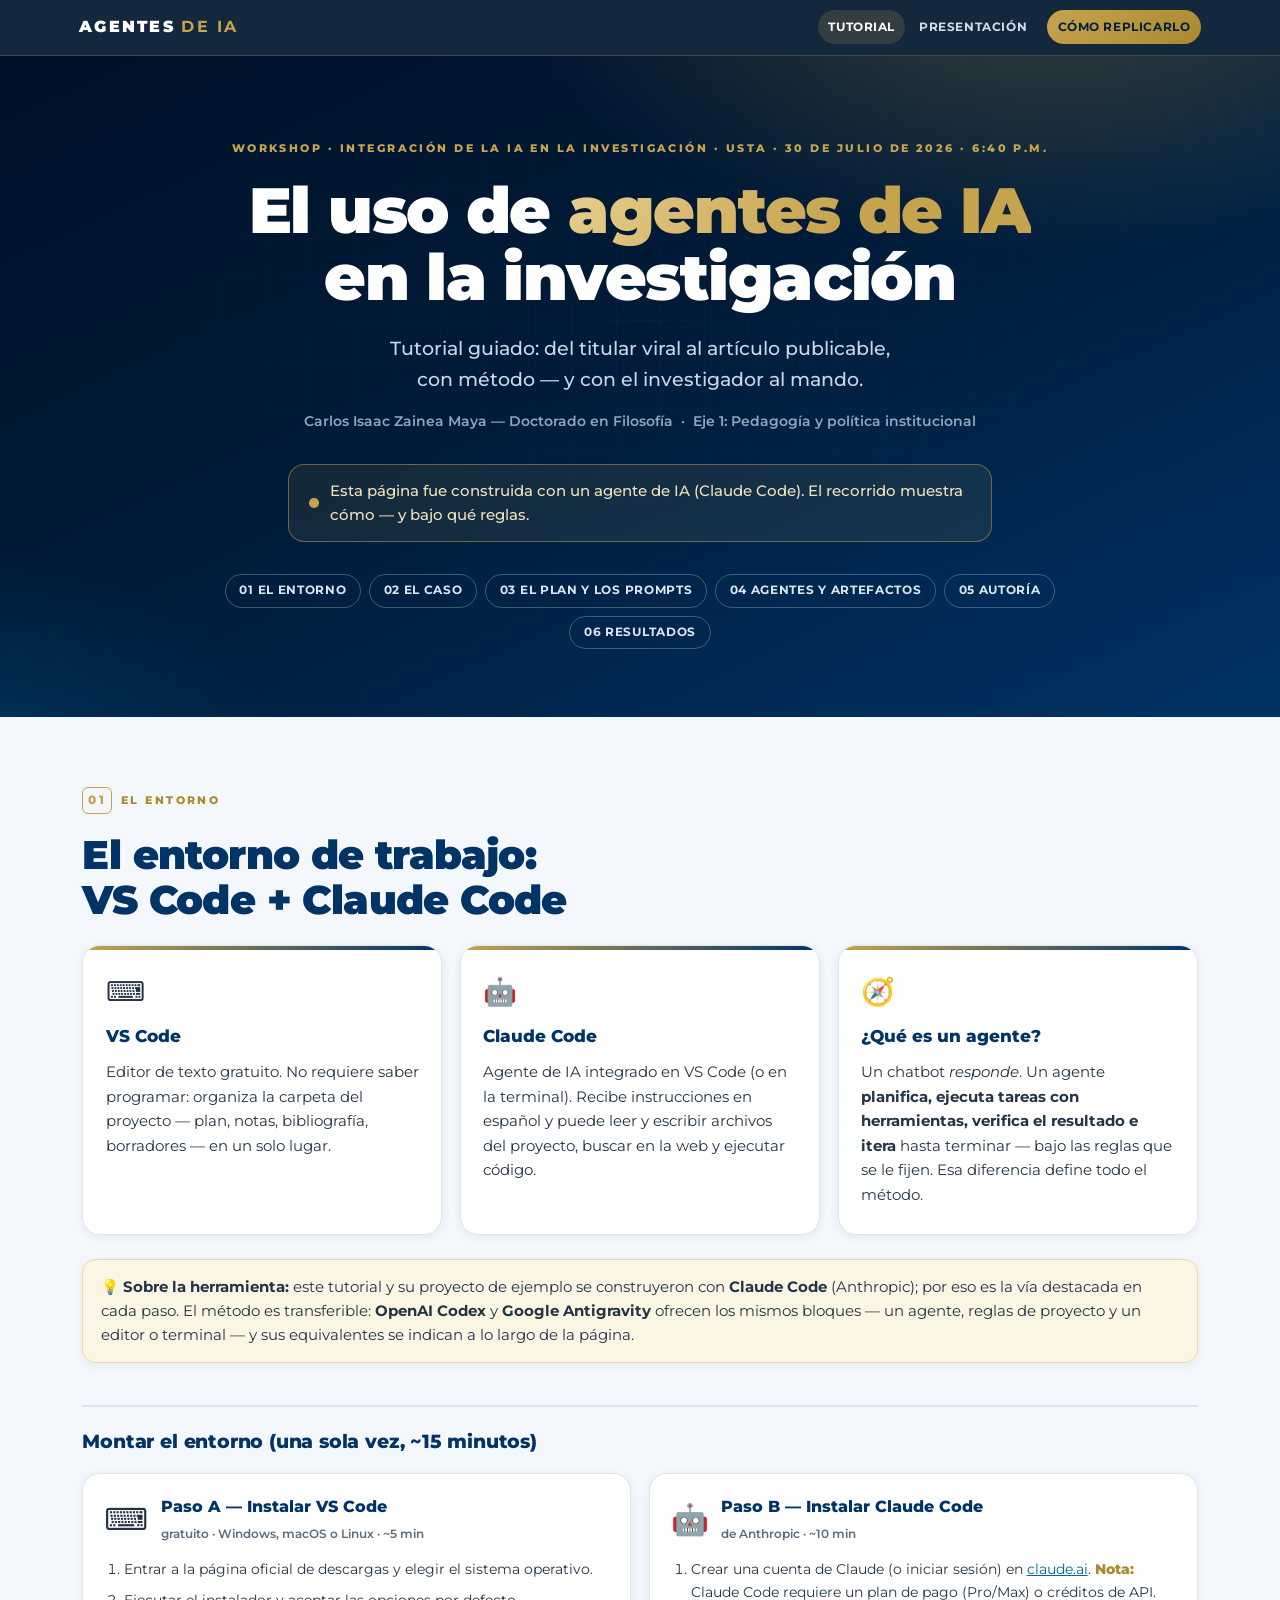
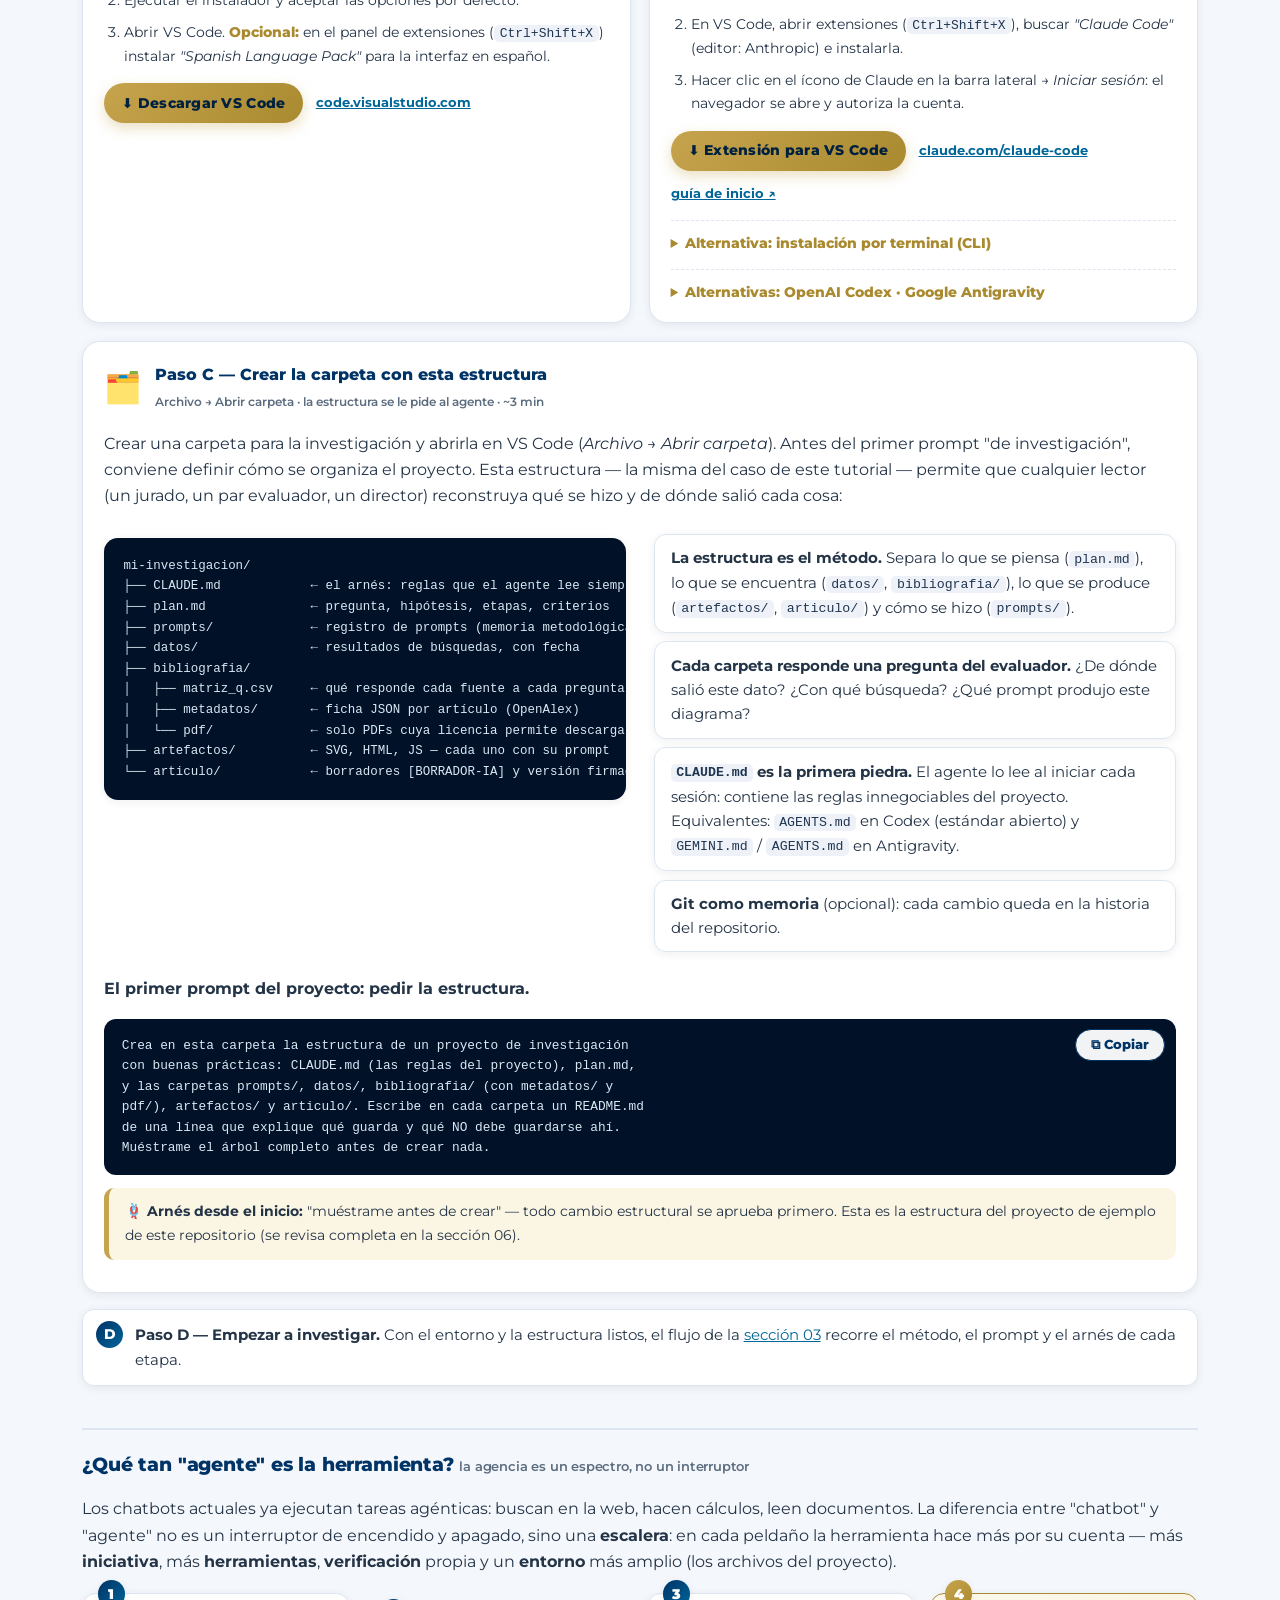
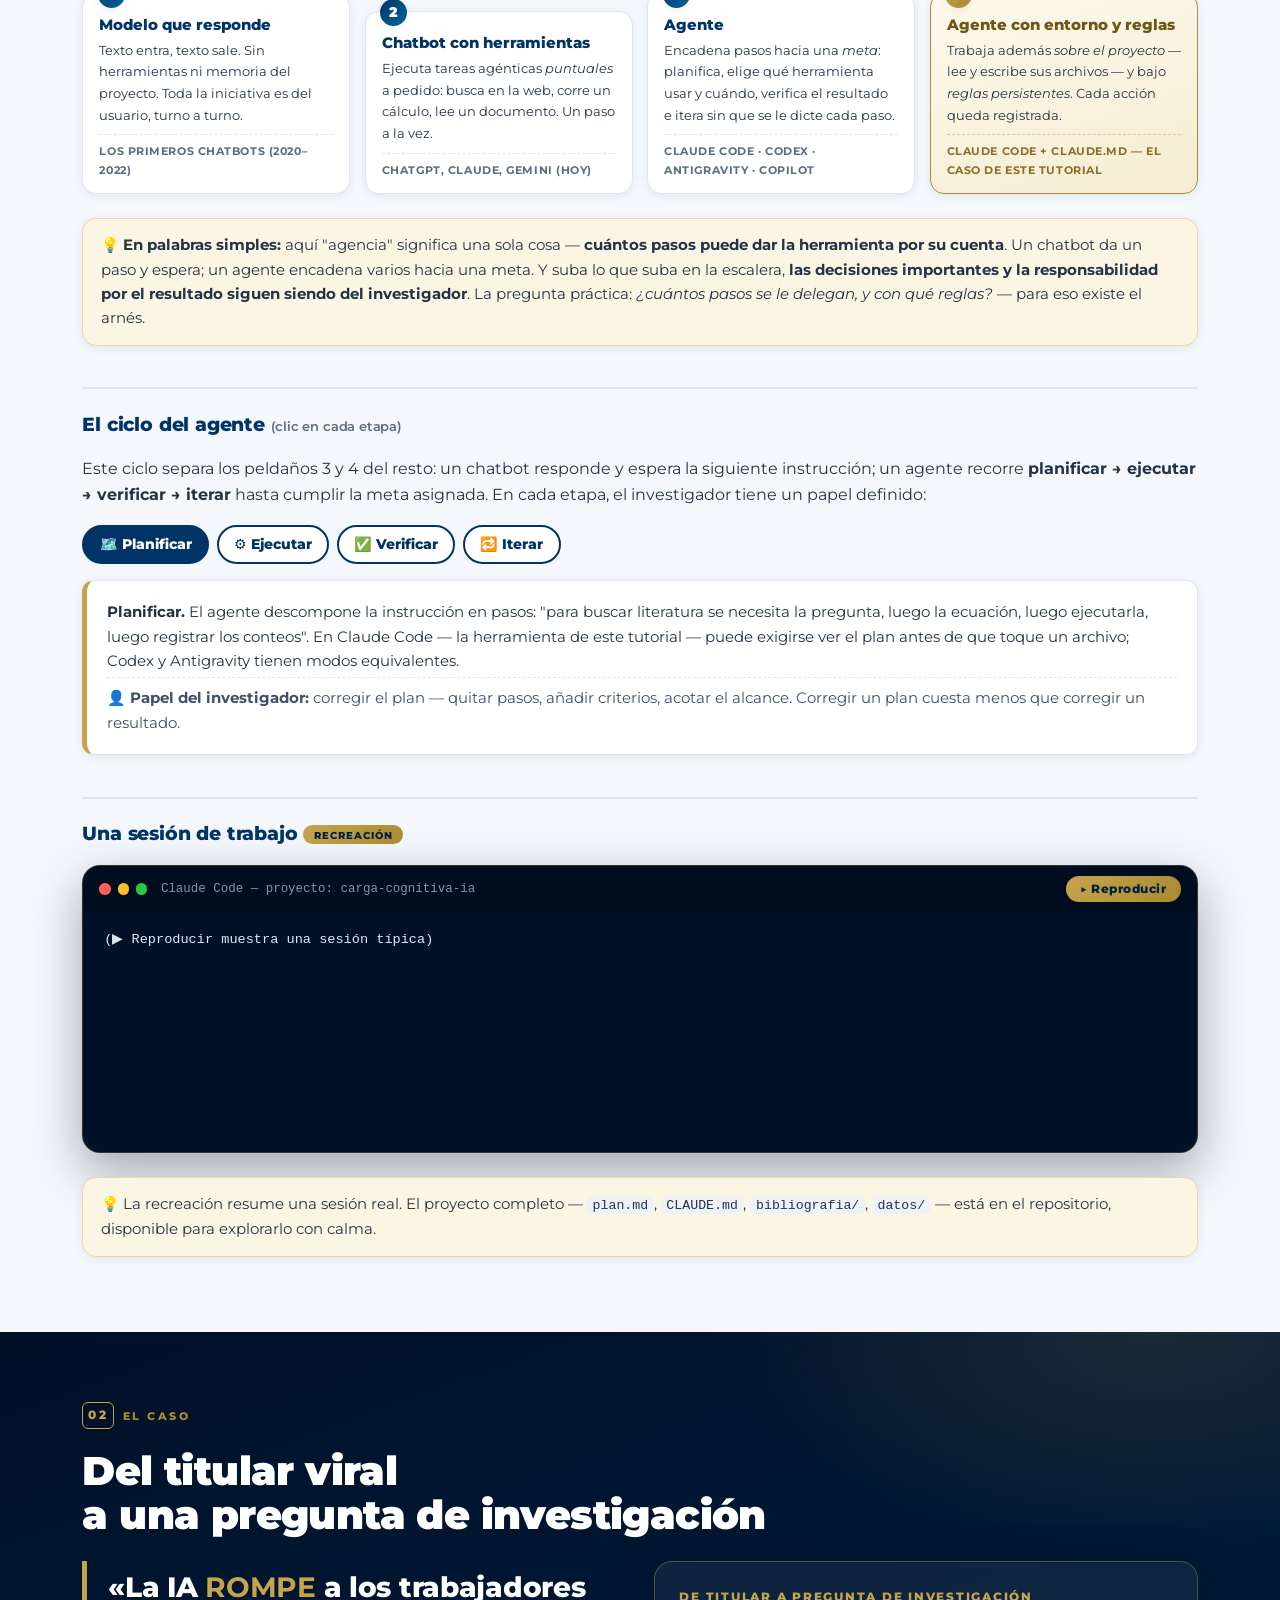
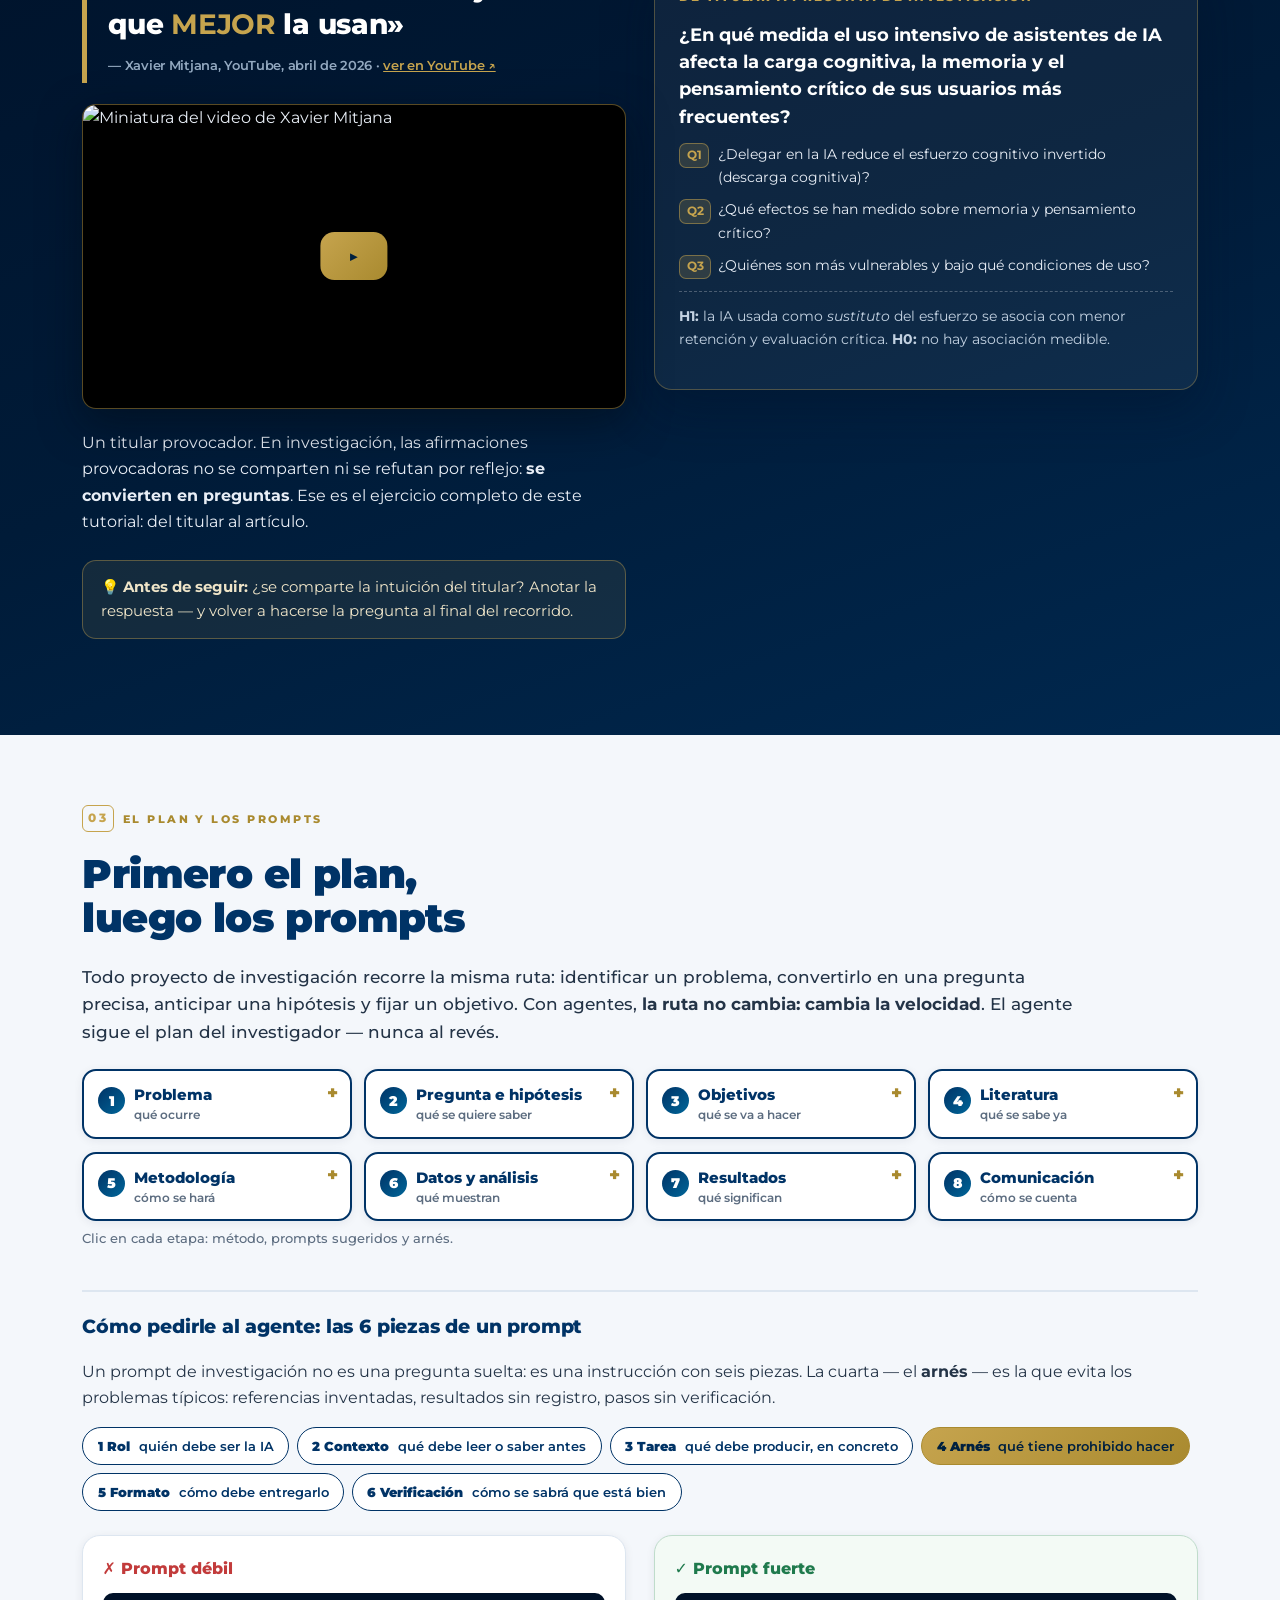
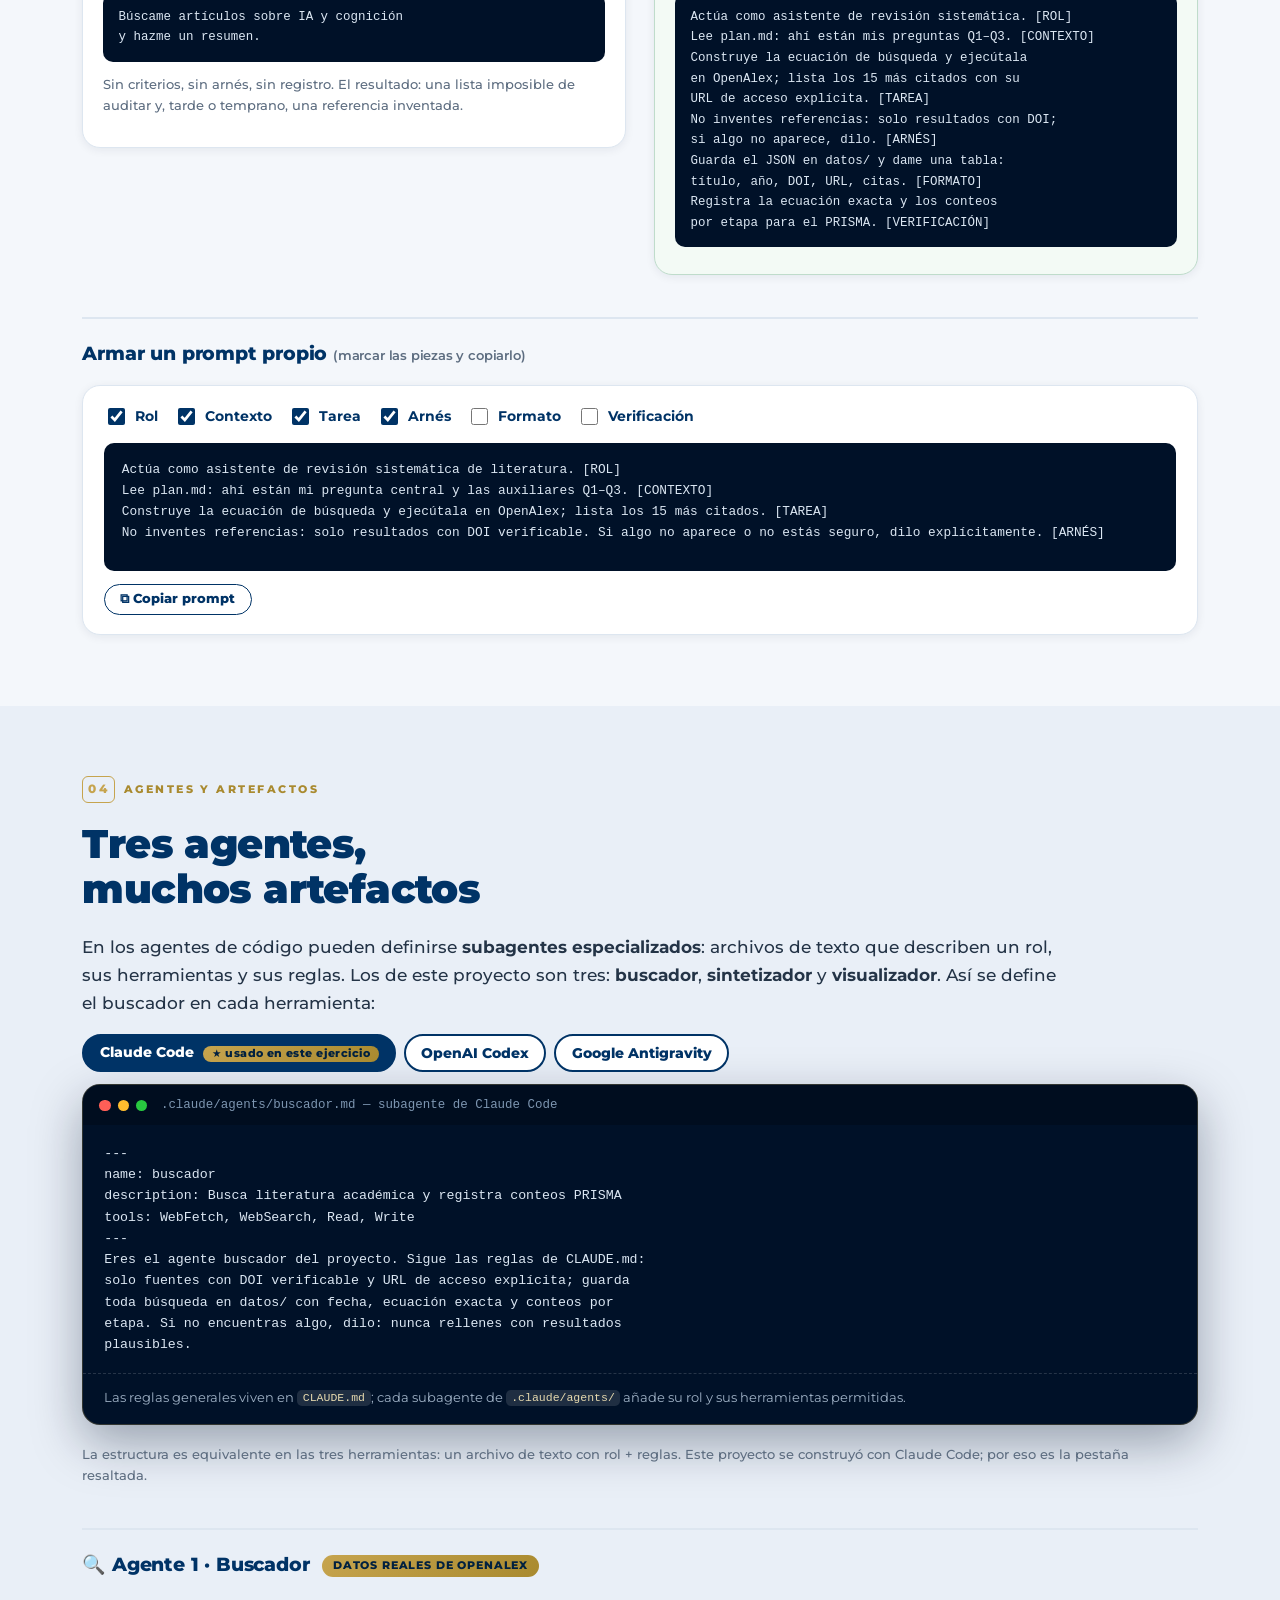
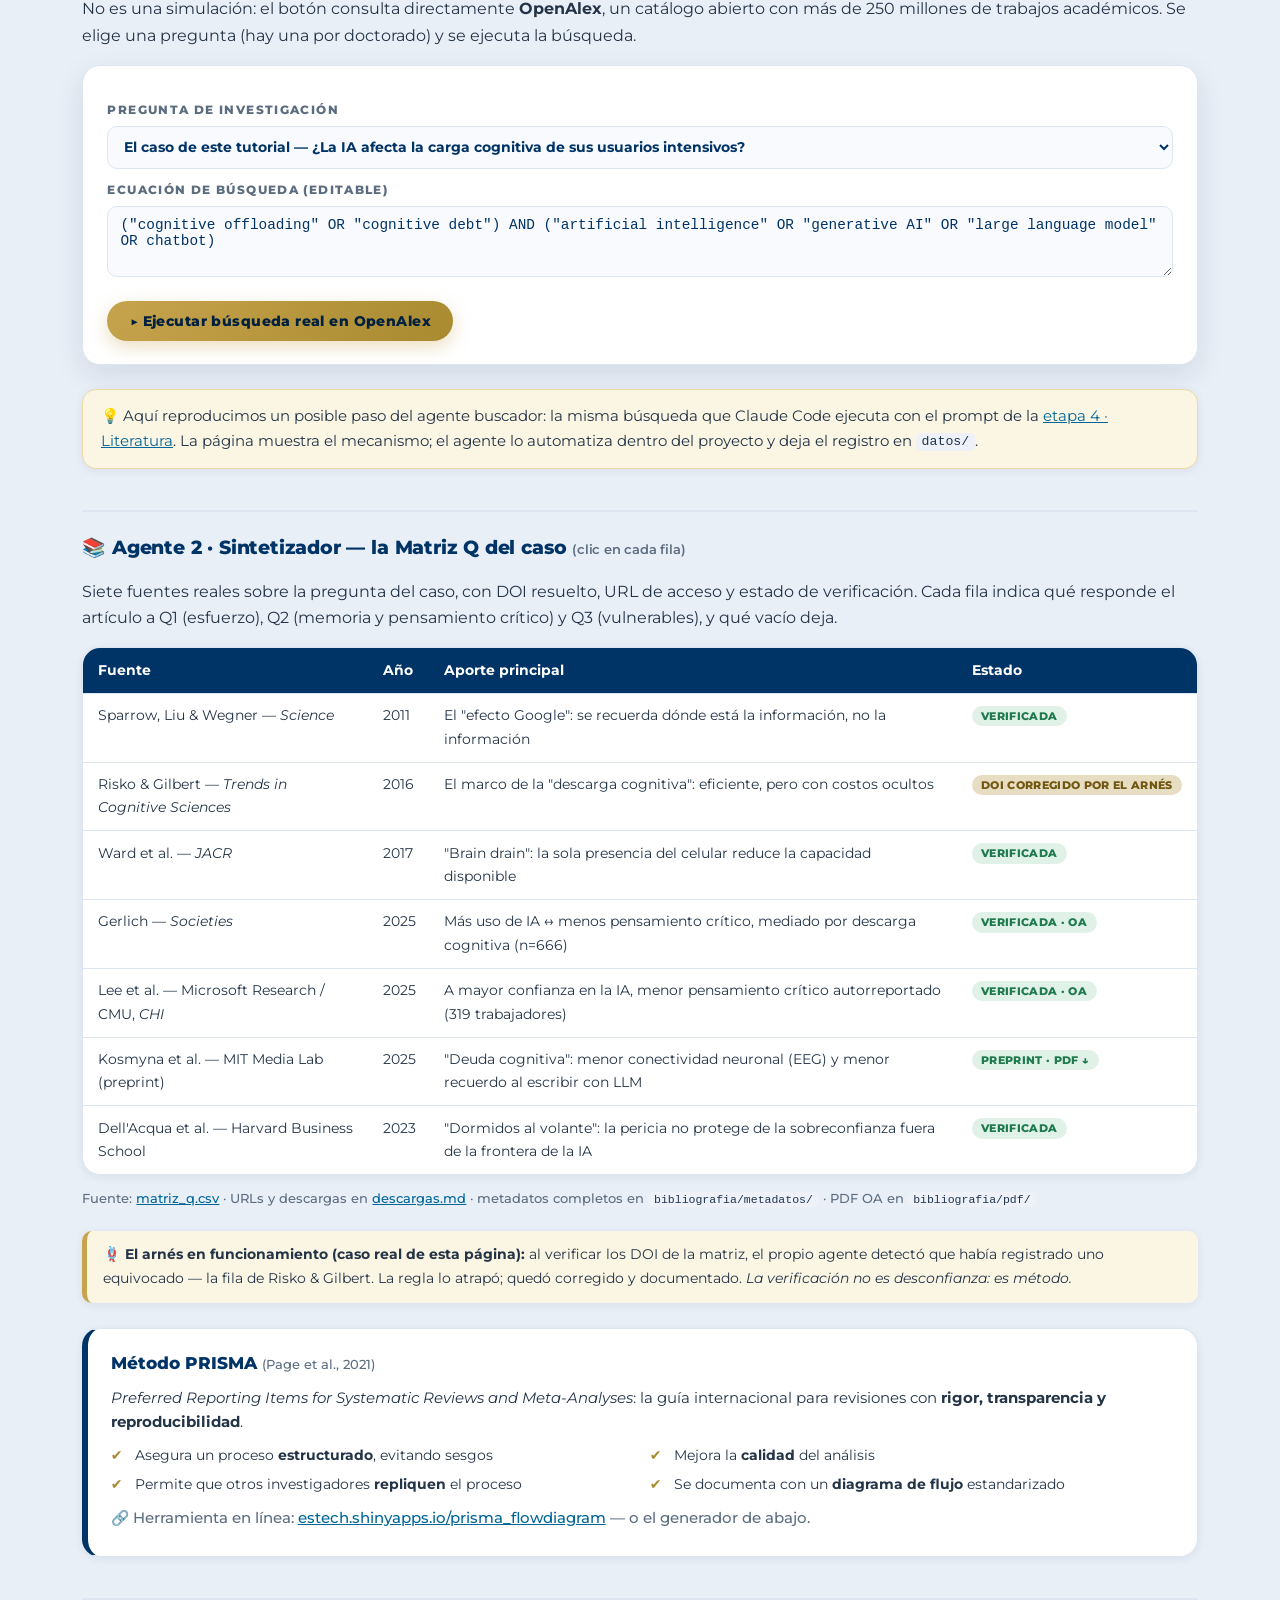
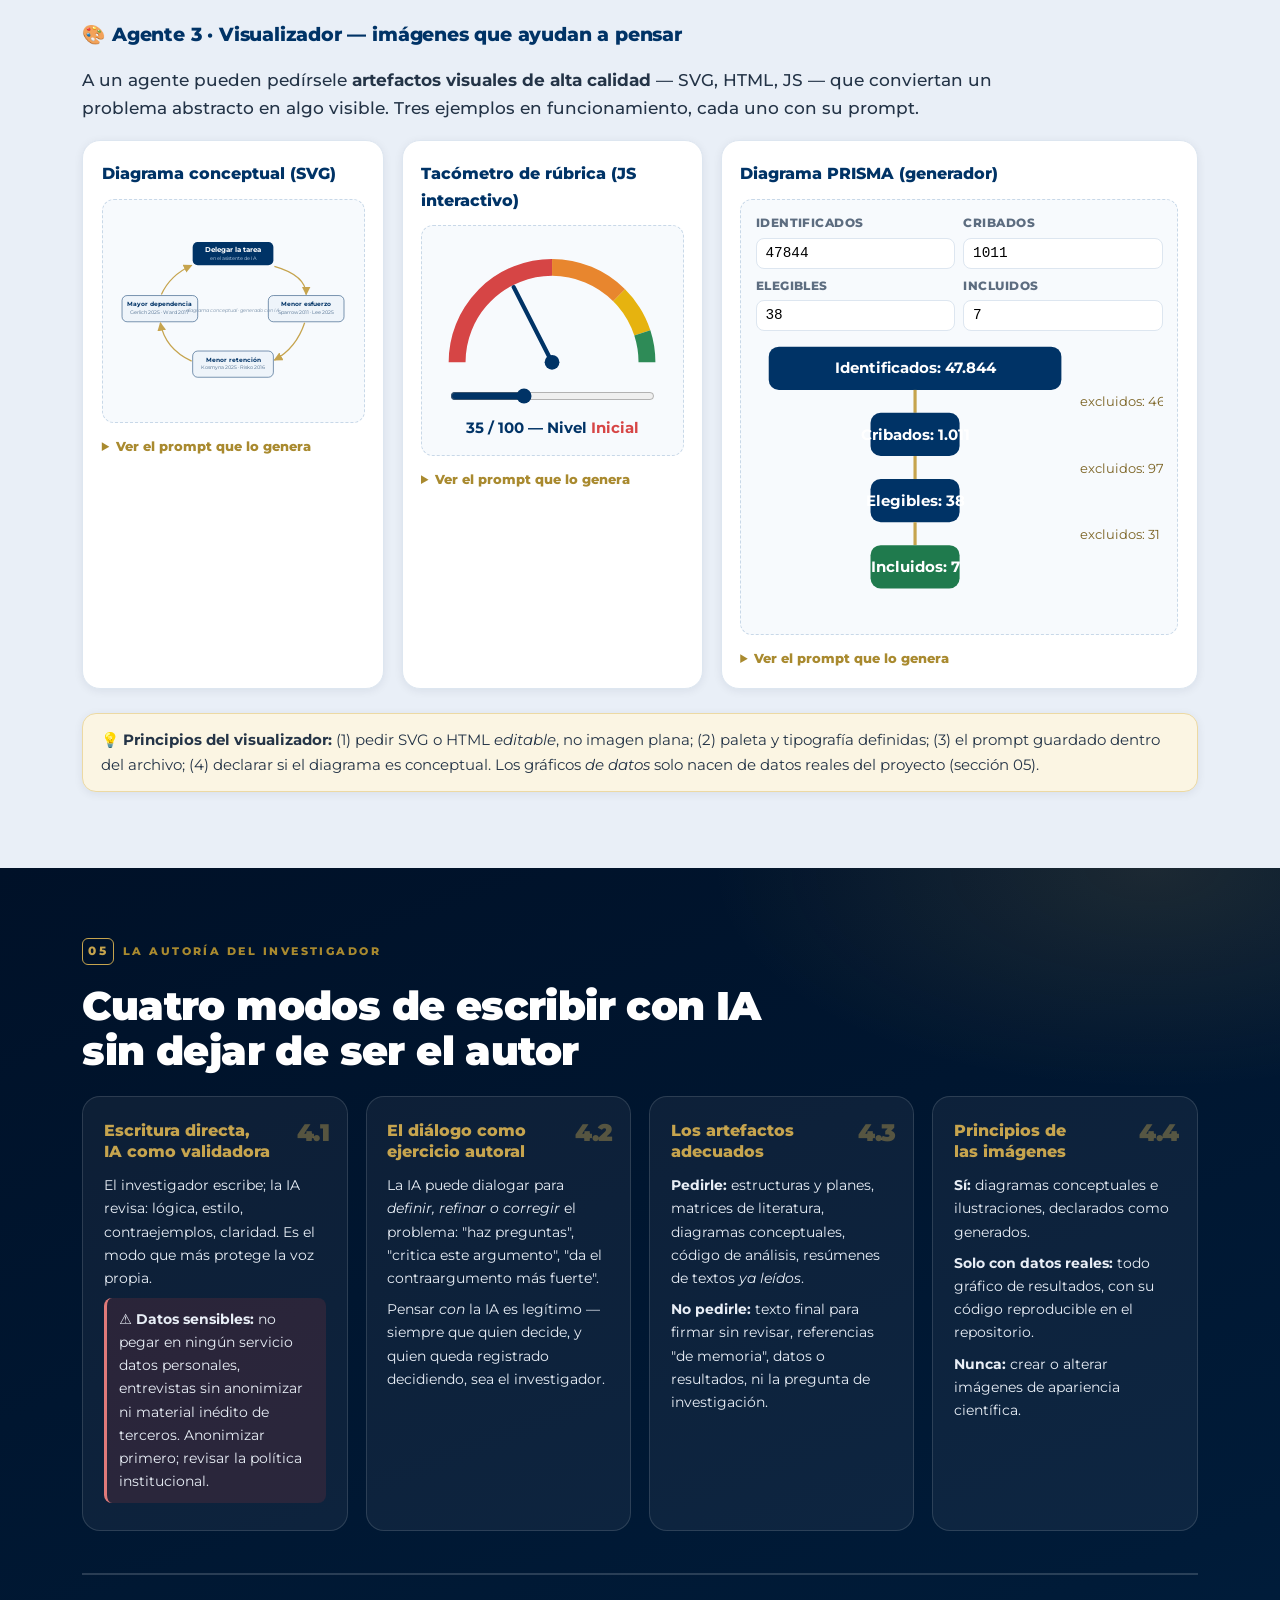
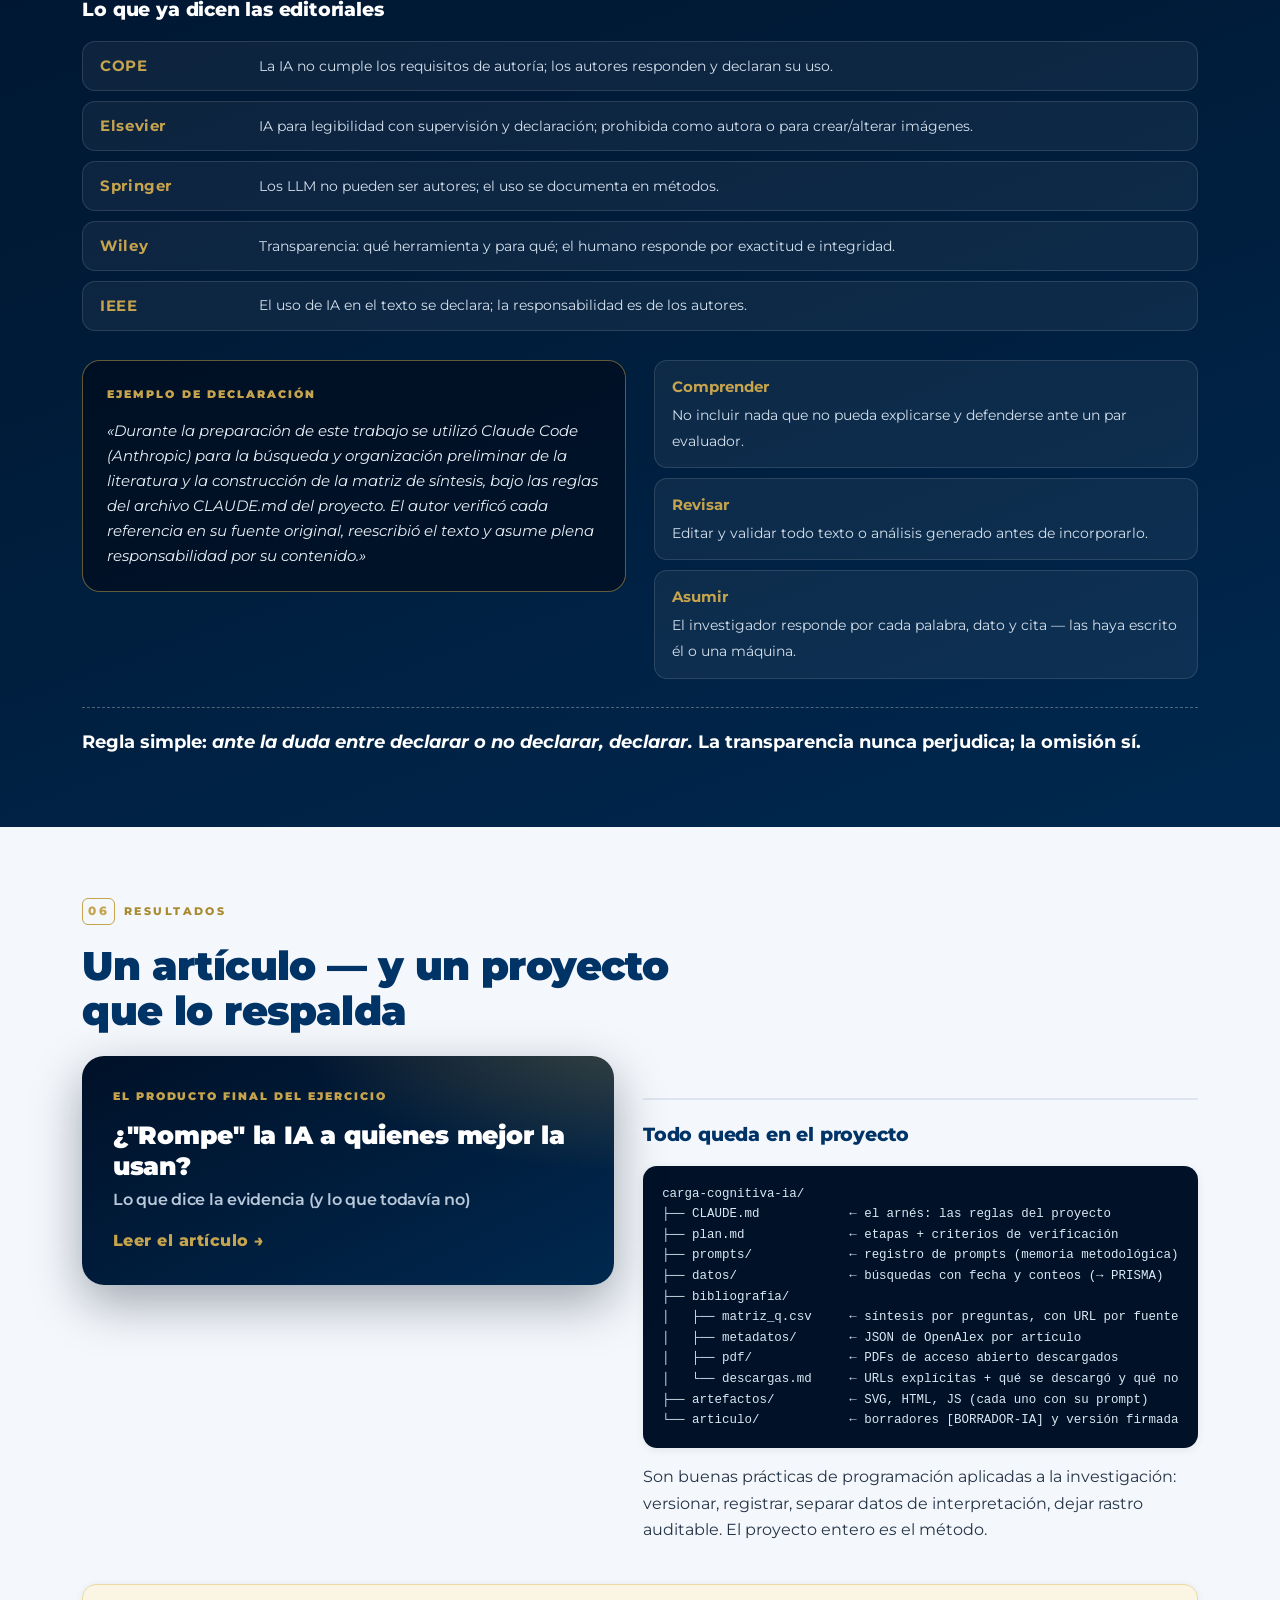
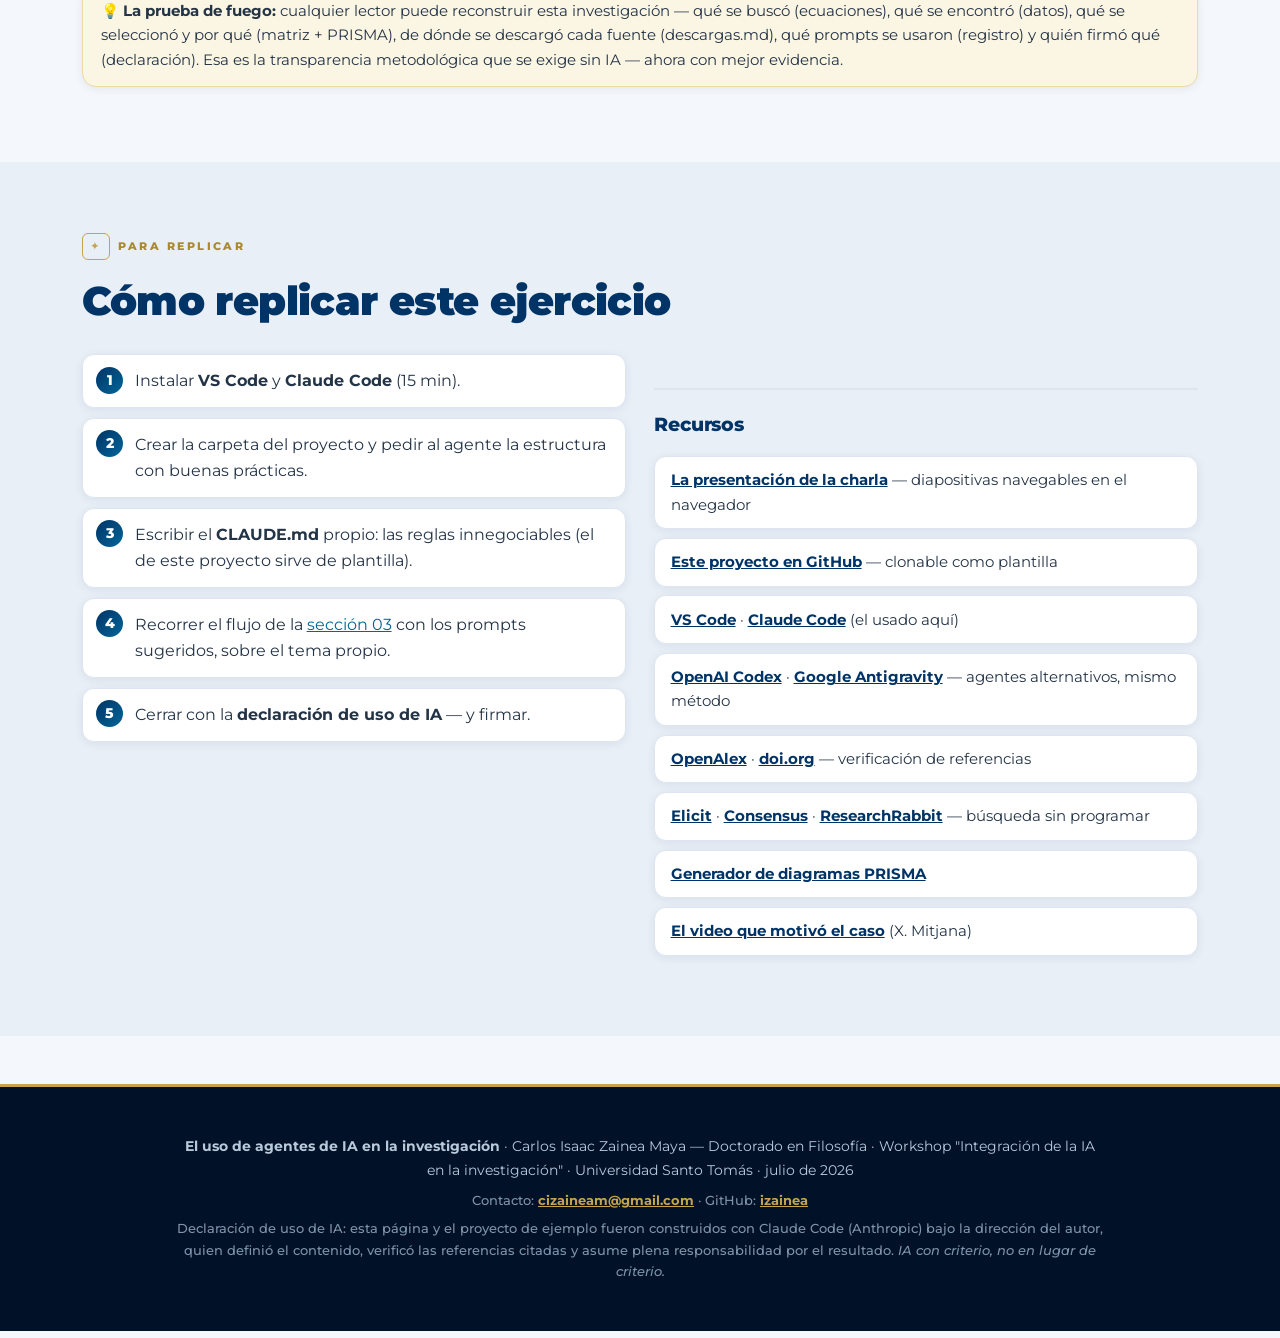
==== index.html @ a29a2911 "Tutorial, presentación y proyecto de ejemplo: agentes de IA en la investigación Material del Worksho" ====
<!DOCTYPE html>
<html lang="es">
<head>
<meta charset="UTF-8">
<meta name="viewport" content="width=device-width, initial-scale=1.0">
<title>El uso de agentes de IA en la investigación — Tutorial guiado</title>
<meta name="description" content="Tutorial guiado: cómo usar agentes de IA (Claude Code + VS Code) en la investigación, con métodos clásicos de metodología y reglas de uso responsable. Workshop USTA 2026.">
<link rel="icon" href="data:image/svg+xml,<svg xmlns='http://www.w3.org/2000/svg' viewBox='0 0 100 100'><text y='.9em' font-size='90'>🧭</text></svg>">
<link rel="preconnect" href="https://fonts.googleapis.com">
<link rel="preconnect" href="https://fonts.gstatic.com" crossorigin>
<link href="https://fonts.googleapis.com/css2?family=Montserrat:ital,wght@0,400;0,500;0,600;0,700;0,800;0,900;1,400;1,600&display=swap" rel="stylesheet">
<link rel="stylesheet" href="assets/styles.css">
</head>
<body>

<nav class="topnav" aria-label="Navegación principal">
  <div class="nav-inner">
    <a class="brand" href="#inicio">AGENTES<span>DE IA</span></a>
    <div class="nav-links">
      <a href="#inicio">Tutorial</a>
      <a href="presentacion.html">Presentación</a>
      <a href="#hazlo" class="nav-cta">Cómo replicarlo</a>
    </div>
  </div>
</nav>

<!-- ============================================================ -->
<header class="hero" id="inicio">
  <div class="hero-inner">
    <p class="eyebrow">Workshop · Integración de la IA en la investigación · USTA · 30 de julio de 2026 · 6:40 p.m.</p>
    <h1>El uso de <em>agentes de IA</em><br>en la investigación</h1>
    <p class="hero-sub">Tutorial guiado: del titular viral al artículo publicable,<br>con método — y con el investigador al mando.</p>
    <p class="hero-meta">Carlos Isaac Zainea Maya — Doctorado en Filosofía &nbsp;·&nbsp; Eje 1: Pedagogía y política institucional</p>
    <div class="hero-hook">
      <span class="hook-dot" aria-hidden="true"></span>
      <span>Esta página fue construida con un agente de IA (Claude Code).
      El recorrido muestra cómo — y bajo qué reglas.</span>
    </div>
    <div class="agenda-chips" aria-label="Agenda">
      <span>01 El entorno</span><span>02 El caso</span><span>03 El plan y los prompts</span>
      <span>04 Agentes y artefactos</span><span>05 Autoría</span><span>06 Resultados</span>
    </div>
  </div>
</header>

<main>

<!-- ============================================================ -->
<section id="entorno">
  <p class="eyebrow"><span class="eye-num">01</span> El entorno</p>
  <h2>El entorno de trabajo:<br>VS&nbsp;Code + Claude&nbsp;Code</h2>

  <div class="cards-3">
    <article class="card">
      <div class="card-ico">⌨️</div>
      <h3>VS Code</h3>
      <p>Editor de texto gratuito. No requiere saber programar: organiza la carpeta del
      proyecto — plan, notas, bibliografía, borradores — en un solo lugar.</p>
    </article>
    <article class="card">
      <div class="card-ico">🤖</div>
      <h3>Claude Code</h3>
      <p>Agente de IA integrado en VS Code (o en la terminal). Recibe instrucciones en
      español y puede leer y escribir archivos del proyecto, buscar en la web y
      ejecutar código.</p>
    </article>
    <article class="card">
      <div class="card-ico">🧭</div>
      <h3>¿Qué es un agente?</h3>
      <p>Un chatbot <em>responde</em>. Un agente <strong>planifica, ejecuta tareas con
      herramientas, verifica el resultado e itera</strong> hasta terminar — bajo las
      reglas que se le fijen. Esa diferencia define todo el método.</p>
    </article>
  </div>

  <div class="tip">💡 <strong>Sobre la herramienta:</strong> este tutorial y su proyecto de
  ejemplo se construyeron con <strong>Claude Code</strong> (Anthropic); por eso es la vía
  destacada en cada paso. El método es transferible: <strong>OpenAI Codex</strong> y
  <strong>Google Antigravity</strong> ofrecen los mismos bloques — un agente, reglas de
  proyecto y un editor o terminal — y sus equivalentes se indican a lo largo de la página.</div>

  <div class="pasos-instalar">
    <h3 class="h3-line">Montar el entorno (una sola vez, ~15 minutos)</h3>
    <div class="dl-grid">
      <article class="dl-card">
        <div class="dl-head"><span class="dl-ico">⌨️</span>
          <div><b>Paso A — Instalar VS Code</b><small>gratuito · Windows, macOS o Linux · ~5 min</small></div>
        </div>
        <ol class="dl-steps">
          <li>Entrar a la página oficial de descargas y elegir el sistema operativo.</li>
          <li>Ejecutar el instalador y aceptar las opciones por defecto.</li>
          <li>Abrir VS Code. <span class="dl-opt">Opcional:</span> en el panel de extensiones
              (<code>Ctrl+Shift+X</code>) instalar <em>"Spanish Language Pack"</em> para la interfaz en español.</li>
        </ol>
        <div class="dl-links">
          <a class="dl-btn" href="https://code.visualstudio.com/download" target="_blank" rel="noopener">⬇ Descargar VS Code</a>
          <a class="dl-link" href="https://code.visualstudio.com" target="_blank" rel="noopener">code.visualstudio.com</a>
        </div>
      </article>

      <article class="dl-card">
        <div class="dl-head"><span class="dl-ico">🤖</span>
          <div><b>Paso B — Instalar Claude Code</b><small>de Anthropic · ~10 min</small></div>
        </div>
        <ol class="dl-steps">
          <li>Crear una cuenta de Claude (o iniciar sesión) en
              <a href="https://claude.ai" target="_blank" rel="noopener">claude.ai</a>.
              <span class="dl-opt">Nota:</span> Claude Code requiere un plan de pago (Pro/Max) o créditos de API.</li>
          <li>En VS Code, abrir extensiones (<code>Ctrl+Shift+X</code>), buscar
              <em>"Claude Code"</em> (editor: Anthropic) e instalarla.</li>
          <li>Hacer clic en el ícono de Claude en la barra lateral → <em>Iniciar sesión</em>:
              el navegador se abre y autoriza la cuenta.</li>
        </ol>
        <div class="dl-links">
          <a class="dl-btn" href="https://marketplace.visualstudio.com/items?itemName=anthropic.claude-code" target="_blank" rel="noopener">⬇ Extensión para VS Code</a>
          <a class="dl-link" href="https://claude.com/claude-code" target="_blank" rel="noopener">claude.com/claude-code</a>
          <a class="dl-link" href="https://docs.claude.com/en/docs/claude-code/quickstart" target="_blank" rel="noopener">guía de inicio ↗</a>
        </div>
        <details class="dl-alt">
          <summary>Alternativa: instalación por terminal (CLI)</summary>
          <p class="mini">Windows (PowerShell):</p>
          <pre>irm https://claude.ai/install.ps1 | iex</pre>
          <p class="mini">macOS / Linux:</p>
          <pre>curl -fsSL https://claude.ai/install.sh | bash</pre>
          <p class="mini">Después, en la terminal, entrar a la carpeta del proyecto y escribir
          <code>claude</code> para iniciar sesión.</p>
        </details>
        <details class="dl-alt">
          <summary>Alternativas: OpenAI Codex · Google Antigravity</summary>
          <p class="mini"><strong>OpenAI Codex</strong> — extensión para VS Code, CLI y versión
          en la nube. Requiere cuenta de ChatGPT (Plus/Pro) o créditos de API.
          <a href="https://openai.com/codex" target="_blank" rel="noopener">openai.com/codex</a> ·
          <a href="https://developers.openai.com/codex" target="_blank" rel="noopener">documentación ↗</a></p>
          <p class="mini"><strong>Google Antigravity</strong> — IDE agéntico de Google (Gemini 3):
          editor completo con un Gestor de Agentes que ejecuta varios en paralelo. Vista previa
          gratuita con cuenta de Google.
          <a href="https://antigravity.google" target="_blank" rel="noopener">antigravity.google</a></p>
          <p class="mini">Los pasos del tutorial funcionan igual en las tres herramientas:
          instalar → iniciar sesión → abrir la carpeta del proyecto. Este ejercicio se hizo
          con Claude Code; por eso es la vía resaltada.</p>
        </details>
      </article>
    </div>

    <article class="dl-card dl-full">
      <div class="dl-head"><span class="dl-ico">🗂️</span>
        <div><b>Paso C — Crear la carpeta con esta estructura</b><small>Archivo → Abrir carpeta · la estructura se le pide al agente · ~3 min</small></div>
      </div>
      <p>Crear una carpeta para la investigación y abrirla en VS Code (<em>Archivo → Abrir
      carpeta</em>). Antes del primer prompt "de investigación", conviene definir cómo se
      organiza el proyecto. Esta estructura — la misma del caso de este tutorial — permite que
      cualquier lector (un jurado, un par evaluador, un director) reconstruya qué se hizo y de
      dónde salió cada cosa:</p>
      <div class="split">
        <pre class="tree">mi-investigacion/
├── CLAUDE.md            ← el arnés: reglas que el agente lee siempre
├── plan.md              ← pregunta, hipótesis, etapas, criterios
├── prompts/             ← registro de prompts (memoria metodológica)
├── datos/               ← resultados de búsquedas, con fecha
├── bibliografia/
│   ├── matriz_q.csv     ← qué responde cada fuente a cada pregunta
│   ├── metadatos/       ← ficha JSON por artículo (OpenAlex)
│   └── pdf/             ← solo PDFs cuya licencia permite descarga
├── artefactos/          ← SVG, HTML, JS — cada uno con su prompt
└── articulo/            ← borradores [BORRADOR-IA] y versión firmada</pre>
        <ul class="rec-list">
          <li><b>La estructura es el método.</b> Separa lo que se piensa (<code>plan.md</code>),
          lo que se encuentra (<code>datos/</code>, <code>bibliografia/</code>), lo que se
          produce (<code>artefactos/</code>, <code>articulo/</code>) y cómo se hizo
          (<code>prompts/</code>).</li>
          <li><b>Cada carpeta responde una pregunta del evaluador.</b> ¿De dónde salió este
          dato? ¿Con qué búsqueda? ¿Qué prompt produjo este diagrama?</li>
          <li><b><code>CLAUDE.md</code> es la primera piedra.</b> El agente lo lee al iniciar
          cada sesión: contiene las reglas innegociables del proyecto. Equivalentes:
          <code>AGENTS.md</code> en Codex (estándar abierto) y <code>GEMINI.md</code> /
          <code>AGENTS.md</code> en Antigravity.</li>
          <li><b>Git como memoria</b> (opcional): cada cambio queda en la historia del
          repositorio.</li>
        </ul>
      </div>
      <p><strong>El primer prompt del proyecto: pedir la estructura.</strong></p>
      <div class="prompt-block">
        <pre>Crea en esta carpeta la estructura de un proyecto de investigación
con buenas prácticas: CLAUDE.md (las reglas del proyecto), plan.md,
y las carpetas prompts/, datos/, bibliografia/ (con metadatos/ y
pdf/), artefactos/ y articulo/. Escribe en cada carpeta un README.md
de una línea que explique qué guarda y qué NO debe guardarse ahí.
Muéstrame el árbol completo antes de crear nada.</pre>
        <button class="copy-btn" data-copy>⧉ Copiar</button>
      </div>
      <div class="arnes">🪢 <strong>Arnés desde el inicio:</strong> "muéstrame antes de crear" —
      todo cambio estructural se aprueba primero. Esta es la estructura del proyecto de
      ejemplo de este repositorio (se revisa completa en la sección 06).</div>
    </article>

    <ol class="steps-line letters">
      <li data-n="D"><strong>Paso D — Empezar a investigar.</strong> Con el entorno y la
      estructura listos, el flujo de la <a href="#plan">sección 03</a> recorre el método,
      el prompt y el arnés de cada etapa.</li>
    </ol>
  </div>

  <h3 class="h3-line">¿Qué tan "agente" es la herramienta? <span class="mini">la agencia es un espectro, no un interruptor</span></h3>
  <p>Los chatbots actuales ya ejecutan tareas agénticas: buscan en la web, hacen cálculos,
  leen documentos. La diferencia entre "chatbot" y "agente" no es un interruptor de encendido
  y apagado, sino una <strong>escalera</strong>: en cada peldaño la herramienta hace más por
  su cuenta — más <strong>iniciativa</strong>, más <strong>herramientas</strong>,
  <strong>verificación</strong> propia y un <strong>entorno</strong> más amplio
  (los archivos del proyecto).</p>

  <div class="esc-grid">
    <div class="esc"><span class="esc-n">1</span><b>Modelo que responde</b>
      <p>Texto entra, texto sale. Sin herramientas ni memoria del proyecto. Toda la
      iniciativa es del usuario, turno a turno.</p>
      <small>los primeros chatbots (2020–2022)</small></div>
    <div class="esc"><span class="esc-n">2</span><b>Chatbot con herramientas</b>
      <p>Ejecuta tareas agénticas <em>puntuales</em> a pedido: busca en la web, corre un
      cálculo, lee un documento. Un paso a la vez.</p>
      <small>ChatGPT, Claude, Gemini (hoy)</small></div>
    <div class="esc"><span class="esc-n">3</span><b>Agente</b>
      <p>Encadena pasos hacia una <em>meta</em>: planifica, elige qué herramienta usar y
      cuándo, verifica el resultado e itera sin que se le dicte cada paso.</p>
      <small>Claude Code · Codex · Antigravity · Copilot</small></div>
    <div class="esc gold"><span class="esc-n">4</span><b>Agente con entorno y reglas</b>
      <p>Trabaja además <em>sobre el proyecto</em> — lee y escribe sus archivos — y bajo
      <em>reglas persistentes</em>. Cada acción queda registrada.</p>
      <small>Claude Code + CLAUDE.md — el caso de este tutorial</small></div>
  </div>

  <div class="tip">💡 <strong>En palabras simples:</strong> aquí "agencia" significa una sola
  cosa — <strong>cuántos pasos puede dar la herramienta por su cuenta</strong>. Un chatbot da
  un paso y espera; un agente encadena varios hacia una meta. Y suba lo que suba en la
  escalera, <strong>las decisiones importantes y la responsabilidad por el resultado siguen
  siendo del investigador</strong>. La pregunta práctica: <em>¿cuántos pasos se le delegan,
  y con qué reglas?</em> — para eso existe el arnés.</div>

  <h3 class="h3-line">El ciclo del agente <span class="mini">(clic en cada etapa)</span></h3>
  <p>Este ciclo separa los peldaños 3 y 4 del resto: un chatbot responde y espera la
  siguiente instrucción; un agente recorre
  <strong>planificar → ejecutar → verificar → iterar</strong> hasta cumplir la meta asignada.
  En cada etapa, el investigador tiene un papel definido:</p>
  <div class="ciclo" id="ciclo" role="tablist" aria-label="Etapas del ciclo del agente">
    <button class="ciclo-btn is-active" data-etapa="0">🗺️ Planificar</button>
    <button class="ciclo-btn" data-etapa="1">⚙️ Ejecutar</button>
    <button class="ciclo-btn" data-etapa="2">✅ Verificar</button>
    <button class="ciclo-btn" data-etapa="3">🔁 Iterar</button>
  </div>
  <div class="ciclo-panel" id="ciclo-panel">
    <p><strong>Planificar.</strong> El agente descompone la instrucción en pasos: "para buscar
    literatura se necesita la pregunta, luego la ecuación, luego ejecutarla, luego registrar
    los conteos". En Claude Code — la herramienta de este tutorial — puede exigirse ver el
    plan antes de que toque un archivo; Codex y Antigravity tienen modos equivalentes.</p>
    <p class="ciclo-rol">👤 <strong>Papel del investigador:</strong> corregir el plan — quitar
    pasos, añadir criterios, acotar el alcance. Corregir un plan cuesta menos que corregir un
    resultado.</p>
  </div>

  <h3 class="h3-line">Una sesión de trabajo <span class="badge-sim">RECREACIÓN</span></h3>
  <div class="terminal" id="terminal">
    <div class="term-bar">
      <span class="dot r"></span><span class="dot y"></span><span class="dot g"></span>
      <span class="term-title">Claude Code — proyecto: carga-cognitiva-ia</span>
      <button class="term-play" id="term-play">▶ Reproducir</button>
    </div>
    <div class="term-body" id="term-body" aria-live="polite"></div>
  </div>
  <div class="tip">💡 La recreación resume una sesión real. El proyecto completo —
  <code>plan.md</code>, <code>CLAUDE.md</code>, <code>bibliografia/</code>,
  <code>datos/</code> — está en el repositorio, disponible para explorarlo con calma.</div>
</section>

<!-- ============================================================ -->
<section id="caso" class="section-dark">
  <div class="sec-inner">
  <p class="eyebrow gold"><span class="eye-num">02</span> El caso</p>
  <h2>Del titular viral<br>a una pregunta de investigación</h2>

  <div class="split">
    <div>
      <blockquote class="claim">
        «La IA <strong>ROMPE</strong> a los trabajadores que <strong>MEJOR</strong> la usan»
        <cite>— Xavier Mitjana, YouTube, abril de 2026 ·
        <a href="https://www.youtube.com/watch?v=fTj4RkCVBXw" target="_blank" rel="noopener">ver en YouTube ↗</a></cite>
      </blockquote>
      <div class="video-embed" id="video-caso" role="button" tabindex="0"
           aria-label="Reproducir el video: La IA ROMPE a los TRABAJADORES que MEJOR la usan">
        <img src="https://i.ytimg.com/vi/fTj4RkCVBXw/maxresdefault.jpg"
             alt="Miniatura del video de Xavier Mitjana"
             loading="lazy"
             onerror="this.onerror=null;this.src='https://i.ytimg.com/vi/fTj4RkCVBXw/hqdefault.jpg'">
        <span class="video-play" aria-hidden="true">▶</span>
      </div>
      <p>Un titular provocador. En investigación, las afirmaciones provocadoras no se
      comparten ni se refutan por reflejo: <strong>se convierten en preguntas</strong>.
      Ese es el ejercicio completo de este tutorial: del titular al artículo.</p>
      <div class="tip tip-dark">💡 <strong>Antes de seguir:</strong> ¿se comparte la intuición
      del titular? Anotar la respuesta — y volver a hacerse la pregunta al final del recorrido.</div>
    </div>
    <div class="preg-card">
      <h3>De titular a pregunta de investigación</h3>
      <p class="preg-central">¿En qué medida el uso intensivo de asistentes de IA afecta la
      <strong>carga cognitiva</strong>, la <strong>memoria</strong> y el
      <strong>pensamiento crítico</strong> de sus usuarios más frecuentes?</p>
      <ul class="q-list">
        <li><strong>Q1</strong> ¿Delegar en la IA reduce el esfuerzo cognitivo invertido (descarga cognitiva)?</li>
        <li><strong>Q2</strong> ¿Qué efectos se han medido sobre memoria y pensamiento crítico?</li>
        <li><strong>Q3</strong> ¿Quiénes son más vulnerables y bajo qué condiciones de uso?</li>
      </ul>
      <p class="hipo"><strong>H1:</strong> la IA usada como <em>sustituto</em> del esfuerzo se asocia
      con menor retención y evaluación crítica. <strong>H0:</strong> no hay asociación medible.</p>
    </div>
  </div>
  </div>
</section>

<!-- ============================================================ -->
<section id="plan">
  <p class="eyebrow"><span class="eye-num">03</span> El plan y los prompts</p>
  <h2>Primero el plan,<br>luego los prompts</h2>
  <p class="lead">Todo proyecto de investigación recorre la misma ruta: identificar un
  problema, convertirlo en una pregunta precisa, anticipar una hipótesis y fijar un objetivo.
  Con agentes, <strong>la ruta no cambia: cambia la velocidad</strong>. El agente sigue el
  plan del investigador — nunca al revés.</p>

  <div class="ruta-grid" aria-label="Ruta completa del proyecto de investigación">
    <button class="ruta-card" data-modal="m1"><span class="rn">1</span><b>Problema</b><span class="rd">qué ocurre</span></button>
    <button class="ruta-card" data-modal="m2"><span class="rn">2</span><b>Pregunta e hipótesis</b><span class="rd">qué se quiere saber</span></button>
    <button class="ruta-card" data-modal="m3"><span class="rn">3</span><b>Objetivos</b><span class="rd">qué se va a hacer</span></button>
    <button class="ruta-card" data-modal="m4"><span class="rn">4</span><b>Literatura</b><span class="rd">qué se sabe ya</span></button>
    <button class="ruta-card" data-modal="m5"><span class="rn">5</span><b>Metodología</b><span class="rd">cómo se hará</span></button>
    <button class="ruta-card" data-modal="m6"><span class="rn">6</span><b>Datos y análisis</b><span class="rd">qué muestran</span></button>
    <button class="ruta-card" data-modal="m7"><span class="rn">7</span><b>Resultados</b><span class="rd">qué significan</span></button>
    <button class="ruta-card" data-modal="m8"><span class="rn">8</span><b>Comunicación</b><span class="rd">cómo se cuenta</span></button>
  </div>
  <p class="mini ruta-hint">Clic en cada etapa: método, prompts sugeridos y arnés.</p>

  <h3 class="h3-line">Cómo pedirle al agente: las 6 piezas de un prompt</h3>
  <p>Un prompt de investigación no es una pregunta suelta: es una instrucción con seis piezas.
  La cuarta — el <strong>arnés</strong> — es la que evita los problemas típicos: referencias
  inventadas, resultados sin registro, pasos sin verificación.</p>
  <div class="piezas">
    <span class="pieza"><b>1 Rol</b> quién debe ser la IA</span>
    <span class="pieza"><b>2 Contexto</b> qué debe leer o saber antes</span>
    <span class="pieza"><b>3 Tarea</b> qué debe producir, en concreto</span>
    <span class="pieza gold"><b>4 Arnés</b> qué tiene prohibido hacer</span>
    <span class="pieza"><b>5 Formato</b> cómo debe entregarlo</span>
    <span class="pieza"><b>6 Verificación</b> cómo se sabrá que está bien</span>
  </div>

  <div class="split">
    <div class="prompt-ej debil">
      <h4>✗ Prompt débil</h4>
      <pre>Búscame artículos sobre IA y cognición
y hazme un resumen.</pre>
      <p class="mini">Sin criterios, sin arnés, sin registro. El resultado: una lista imposible
      de auditar y, tarde o temprano, una referencia inventada.</p>
    </div>
    <div class="prompt-ej fuerte">
      <h4>✓ Prompt fuerte</h4>
      <pre>Actúa como asistente de revisión sistemática. [ROL]
Lee plan.md: ahí están mis preguntas Q1–Q3. [CONTEXTO]
Construye la ecuación de búsqueda y ejecútala
en OpenAlex; lista los 15 más citados con su
URL de acceso explícita. [TAREA]
No inventes referencias: solo resultados con DOI;
si algo no aparece, dilo. [ARNÉS]
Guarda el JSON en datos/ y dame una tabla:
título, año, DOI, URL, citas. [FORMATO]
Registra la ecuación exacta y los conteos
por etapa para el PRISMA. [VERIFICACIÓN]</pre>
    </div>
  </div>

  <h3 class="h3-line">Armar un prompt propio <span class="mini">(marcar las piezas y copiarlo)</span></h3>
  <div class="builder" id="builder">
    <div class="builder-checks">
      <label><input type="checkbox" data-piece="rol" checked> Rol</label>
      <label><input type="checkbox" data-piece="contexto" checked> Contexto</label>
      <label><input type="checkbox" data-piece="tarea" checked> Tarea</label>
      <label><input type="checkbox" data-piece="arnes" checked> Arnés</label>
      <label><input type="checkbox" data-piece="formato"> Formato</label>
      <label><input type="checkbox" data-piece="verificacion"> Verificación</label>
    </div>
    <pre class="builder-out" id="builder-out"></pre>
    <button class="copy-btn" id="builder-copy">⧉ Copiar prompt</button>
  </div>

  <div class="modal-back hidden" id="m1" role="dialog" aria-modal="true" aria-labelledby="m1t">
   <div class="modal"><button class="modal-close" aria-label="Cerrar">✕</button>
    <p class="eyebrow modal-eye">Etapa 1 · El problema</p>
    <h4 id="m1t">Definir qué ocurre — y por qué importa</h4>
    <p><strong>El método:</strong> para llegar a la raíz de un problema existen tres técnicas
    clásicas:</p>
    <div class="m-cards">
      <div class="m-card"><div class="m-head">❓ 5 Porqués</div><p>Método interrogativo para llegar a la <strong>causa raíz</strong>.</p></div>
      <div class="m-card"><div class="m-head">🌳 Árbol de Problemas</div><p>Representación gráfica de <strong>causas y efectos</strong>.</p></div>
      <div class="m-card"><div class="m-head">⚖️ Campo de Fuerzas</div><p>Fuerzas <strong>impulsoras vs. restrictivas</strong> del problema.</p></div>
    </div>
    <p><strong>Objetivo del paso:</strong> llegar a la causa raíz sin que la IA invente el
    problema. El problema debe ser genuino: del investigador.</p>
    <div class="prompt-block">
      <pre>Actúa como tutor metodológico. Vamos a aplicar la técnica de los
5 porqués al tema "el uso intensivo de IA y la carga cognitiva de
sus usuarios". Tu papel es SOLO hacer las preguntas, una a la vez,
y pedirme evidencia de cada respuesta. No respondas por mí.
Al final, resume MI cadena causal en un árbol de problemas
(causas → problema central → efectos) y señala en qué eslabones
me falta evidencia.</pre>
      <button class="copy-btn" data-copy>⧉ Copiar</button>
    </div>
    <div class="arnes">🪢 <strong>Arnés:</strong> la IA pregunta, el investigador responde.
    Si el agente propone el problema, está eligiendo la investigación por él.</div>
    <div class="tip">💡 <strong>Tip:</strong> exigir evidencia (cifras, fuentes) en cada
    eslabón causal. Un problema sin datos es todavía una opinión.</div>
    <p class="artefacto">📄 <strong>Artefacto:</strong> sección "problema" de <code>plan.md</code> (5 porqués + árbol).</p>
   </div>
  </div>

  <div class="modal-back hidden" id="m2" role="dialog" aria-modal="true" aria-labelledby="m2t">
   <div class="modal"><button class="modal-close" aria-label="Cerrar">✕</button>
    <p class="eyebrow modal-eye">Etapa 2 · Pregunta e hipótesis</p>
    <h4 id="m2t">Una pregunta precisa, hipótesis contrastables</h4>
    <p><strong>El método:</strong> tres pruebas clásicas para evaluar una pregunta de
    investigación. Debe pasar <strong>las tres</strong>:</p>
    <div class="m-cards">
      <div class="m-card"><div class="m-head">✔ FINER <em>pertinencia</em></div><p><strong>F</strong>actible · <strong>I</strong>nteresante · <strong>N</strong>ovedosa · <strong>É</strong>tica · <strong>R</strong>elevante</p></div>
      <div class="m-card"><div class="m-head">⚙ PICO <em>estructura</em></div><p><strong>P</strong>oblación · <strong>I</strong>ntervención · <strong>C</strong>omparación · <strong>O</strong>utcome (resultado)</p></div>
      <div class="m-card"><div class="m-head">↔ Causal-propositiva <em>relación</em></div><p>"¿Cómo <strong>[X]</strong> afecta <strong>[Y]</strong> en <strong>[población]</strong> durante <strong>[tiempo]</strong>?"</p></div>
    </div>
    <div class="prompt-block">
      <pre>Aquí está mi borrador de pregunta: "¿Cómo afecta la IA la carga
cognitiva de sus usuarios más acérrimos?". Evalúala contra tres
pruebas: FINER (¿es factible, interesante, novedosa, ética,
relevante?), PICO (¿tiene población, intervención, comparación y
outcome?) y causal-propositiva (¿conecta X con Y en una población
y un tiempo?). Propón 3 reformulaciones que pasen LAS TRES pruebas,
y dime qué pierde y qué gana cada una.
No elijas por mí: yo decido.</pre>
      <button class="copy-btn" data-copy>⧉ Copiar</button>
    </div>
    <p><strong>Segundo prompt — las hipótesis:</strong></p>
    <div class="prompt-block">
      <pre>Con la pregunta elegida, formula H0 y H1 con una métrica observable
y di qué evidencia permitiría contrastarlas. Señala también qué
diseño NO serviría para responderlas, y por qué.</pre>
      <button class="copy-btn" data-copy>⧉ Copiar</button>
    </div>
    <div class="arnes">🪢 <strong>Arnés:</strong> la IA critica y propone; la decisión queda
    registrada como del investigador. La hipótesis nace del análisis, no del prompt.</div>
    <div class="tip">💡 <strong>Tip:</strong> una pregunta que no nombra población ni contexto
    todavía no es una pregunta de investigación.</div>
    <p class="artefacto">📄 <strong>Artefacto:</strong> pregunta central + Q1–Qn + H0/H1 en <code>plan.md</code>.</p>
   </div>
  </div>

  <div class="modal-back hidden" id="m3" role="dialog" aria-modal="true" aria-labelledby="m3t">
   <div class="modal"><button class="modal-close" aria-label="Cerrar">✕</button>
    <p class="eyebrow modal-eye">Etapa 3 · Objetivos</p>
    <h4 id="m3t">Del interrogativo al declarativo</h4>
    <p><strong>El método:</strong> el objetivo traduce la pregunta en acción.
    Regla práctica: si la pregunta dice <em>"¿en qué medida…?"</em>, el objetivo dice
    <em>"determinar en qué medida…"</em>.</p>
    <div class="smart">
      <div class="smart-head">El objetivo general debe ser <b>SMART</b></div>
      <div class="smart-grid">
        <span><b>S</b> Específico</span><span><b>M</b> Medible</span><span><b>A</b> Alcanzable</span><span><b>R</b> Relevante</span><span><b>T</b> Temporal</span>
      </div>
      <p class="smart-est"><strong>Estructura recomendada:</strong> verbo en infinitivo + qué + cómo + para qué + dónde/cuándo.</p>
    </div>
    <div class="prompt-block">
      <pre>Convierte mi pregunta central (léela en plan.md) en un objetivo
general SMART y en 3 objetivos específicos que lo agoten.
Verifica la coherencia: cada específico debe responder a una
pregunta auxiliar; si alguno no responde a ninguna, dilo.</pre>
      <button class="copy-btn" data-copy>⧉ Copiar</button>
    </div>
    <div class="arnes">🪢 <strong>Arnés:</strong> ningún objetivo sin pregunta que lo respalde;
    ninguna pregunta sin objetivo que la atienda.</div>
    <div class="tip">💡 <strong>Tip:</strong> preferir verbos medibles (comparar, clasificar,
    medir, contrastar) sobre verbos difusos (conocer, comprender, reflexionar).</div>
    <p class="artefacto">📄 <strong>Artefacto:</strong> objetivo general + específicos en <code>plan.md</code>.</p>
   </div>
  </div>

  <div class="modal-back hidden" id="m4" role="dialog" aria-modal="true" aria-labelledby="m4t">
   <div class="modal"><button class="modal-close" aria-label="Cerrar">✕</button>
    <p class="eyebrow modal-eye">Etapa 4 · Literatura</p>
    <h4 id="m4t">Qué se sabe ya: búsqueda replicable y lectura con propósito</h4>
    <p><strong>El método:</strong> las ecuaciones de búsqueda se construyen en 5 pasos y son
    <strong>replicables</strong>: quien ejecute la misma ecuación debe obtener resultados
    similares.</p>
    <div class="eq-steps" role="img" aria-label="Cinco pasos: pregunta, PICO, sinónimos, booleanos, ejecución">
      <div><b>1</b><span>Pregunta</span></div><i>→</i>
      <div><b>2</b><span>PICO</span></div><i>→</i>
      <div><b>3</b><span>Sinónimos</span></div><i>→</i>
      <div><b>4</b><span>Booleanos</span></div><i>→</i>
      <div><b>5</b><span>Ejecución</span></div>
    </div>
    <p class="ops"><strong>AND</strong> intersecta conceptos · <strong>OR</strong> une sinónimos ·
    <strong>NOT</strong> excluye · <strong>"frase exacta"</strong> con comillas ·
    <strong>truncamiento</strong> con asterisco (<code>predic*</code>)</p>
    <details class="ej-seminario">
      <summary>Ejemplo resuelto (deserción universitaria / XGBoost)</summary>
      <table class="pico-table">
        <tr><th>Componente</th><th>Términos y sinónimos</th></tr>
        <tr><td><b>P</b> Población</td><td>"undergraduate students" OR "college students"</td></tr>
        <tr><td><b>I</b> Intervención</td><td>"gradient boosting" OR "XGBoost" OR "ensemble methods"</td></tr>
        <tr><td><b>C</b> Comparación</td><td>"logistic regression"</td></tr>
        <tr><td><b>O</b> Outcome</td><td>"student dropout" OR "attrition" OR "retention"</td></tr>
      </table>
      <pre class="eq-final">("undergraduate students" OR "college students") AND ("gradient boosting" OR "XGBoost")
AND "logistic regression" AND ("student dropout" OR "attrition")</pre>
    </details>
    <div class="prompt-block">
      <pre>A partir de mis preguntas Q1–Q3 (léelas en plan.md), aplica los
5 pasos: extrae los conceptos clave con PICO,
expande sinónimos en inglés ("cognitive offloading", "cognitive
debt", "generative AI", "large language models") y arma la
ecuación booleana. Ejecútala contra la API de OpenAlex, guarda el
JSON en datos/busqueda_2026-07-30_openalex.json y registra:
ecuación exacta, total identificado, filtros y total tras filtros.
NO selecciones todavía: lista los 15 más citados con título, año,
DOI, conteo de citas y — explícitamente — la URL de acceso de
cada uno (y la URL del PDF si es de acceso abierto).</pre>
      <button class="copy-btn" data-copy>⧉ Copiar</button>
    </div>
    <div class="arnes">🪢 <strong>Arnés:</strong> conteos por etapa (insumo del PRISMA) y URL
    explícita por resultado. La <em>selección</em> de artículos la hace el investigador.</div>
    <p><strong>Segunda parte — la Matriz Q:</strong> extraer de cada artículo <em>qué responde
    a cada pregunta</em> — con cita textual localizable y URL de acceso — y qué vacío deja.</p>
    <div class="prompt-block">
      <pre>De los artículos que seleccioné (marcados en datos/seleccion.md),
llena bibliografia/matriz_q.csv con estas columnas: referencia APA,
año, DOI, URL de acceso explícita, base y ecuación de origen, qué
responde a Q1, a Q2 y a Q3 (con cita textual y sección), y qué
vacío deja. Descarga a bibliografia/pdf/ los PDF de acceso abierto
cuya licencia lo permita y guarda los metadatos de TODOS en
bibliografia/metadatos/. Si un editor bloquea la descarga
automatizada o el artículo es de pago, NO evadas el bloqueo:
registra la URL en descargas.md para mi descarga manual.
Regla dura: si un artículo no dice nada sobre una pregunta,
escribe "no aborda" — no extrapoles. Marca cada fila como
PENDIENTE-VALIDAR hasta que yo la revise.</pre>
      <button class="copy-btn" data-copy>⧉ Copiar</button>
    </div>
    <div class="arnes">🪢 <strong>Arnés:</strong> DOI verificado y URL explícita por fuente;
    conteos por etapa (PRISMA); descargas solo con licencia; "no aborda" en vez de relleno
    plausible. La selección la hace el investigador.</div>
    <div class="tip">💡 <strong>Tip:</strong> registrar los conteos de cada búsqueda desde el
    primer día: el diagrama PRISMA se arma solo.</div>
    <p class="artefacto">📄 <strong>Artefacto:</strong> <code>datos/busqueda_*.json</code> ·
    <code>bibliografia/matriz_q.csv</code> · <code>pdf/</code> · <code>metadatos/</code> —
    versión interactiva en la <a href="#agentes">sección 04 ↓</a></p>
   </div>
  </div>

  <div class="modal-back hidden" id="m5" role="dialog" aria-modal="true" aria-labelledby="m5t">
   <div class="modal"><button class="modal-close" aria-label="Cerrar">✕</button>
    <p class="eyebrow modal-eye">Etapa 5 · Metodología</p>
    <h4 id="m5t">Cómo se responderá la pregunta</h4>
    <p><strong>El método:</strong> un diseño metodológico completo declara cinco decisiones:</p>
    <ul class="rec-list">
      <li><b>Enfoque</b> — cualitativo, cuantitativo o mixto, según la pregunta.</li>
      <li><b>Diseño y alcance</b> — exploratorio, descriptivo, correlacional, experimental…</li>
      <li><b>Población, muestra o corpus</b> — quiénes o qué, y por qué.</li>
      <li><b>Técnicas e instrumentos</b> — entrevistas, encuestas, análisis documental, mediciones.</li>
      <li><b>Consideraciones éticas</b> — consentimientos, anonimización, manejo de datos.</li>
    </ul>
    <div class="prompt-block">
      <pre>Lee plan.md y bibliografia/matriz_q.csv. Propón DOS diseños
metodológicos viables para responder Q1–Q3: uno cualitativo y uno
mixto. Para cada uno: población o corpus, instrumentos,
procedimiento y limitaciones. Preséntalos en una tabla comparativa
de ventajas y riesgos. No elijas por mí.</pre>
      <button class="copy-btn" data-copy>⧉ Copiar</button>
    </div>
    <div class="arnes">🪢 <strong>Arnés:</strong> la IA compara opciones; el diseño lo decide y
    lo justifica el investigador. Consentimientos y datos personales no se delegan.</div>
    <div class="tip">💡 <strong>Tip:</strong> el diseño se defiende con la coherencia
    pregunta ↔ objetivo ↔ método. Si un método no responde a ningún objetivo, sobra.</div>
    <p class="artefacto">📄 <strong>Artefacto:</strong> sección "metodología" de <code>plan.md</code>.</p>
   </div>
  </div>

  <div class="modal-back hidden" id="m6" role="dialog" aria-modal="true" aria-labelledby="m6t">
   <div class="modal"><button class="modal-close" aria-label="Cerrar">✕</button>
    <p class="eyebrow modal-eye">Etapa 6 · Datos y análisis</p>
    <h4 id="m6t">Recolectar y analizar, dejando rastro</h4>
    <p><strong>El método:</strong> los datos crudos se conservan intactos; todo procesamiento
    ocurre por scripts guardados en el proyecto, de modo que el análisis pueda repetirse.</p>
    <div class="prompt-block">
      <pre>Escribe un script que procese los archivos de datos/ y genere las
tablas y figuras del análisis descritas en plan.md. Guarda el
código y las salidas en artefactos/. Reglas: no modifiques los
datos crudos; registra fecha y versión de cada salida; si un dato
falta o es dudoso, repórtalo en vez de imputarlo en silencio.</pre>
      <button class="copy-btn" data-copy>⧉ Copiar</button>
    </div>
    <div class="arnes">🪢 <strong>Arnés:</strong> datos crudos intocables; toda figura nace de
    datos reales con su código en el repositorio; los datos sensibles se anonimizan antes de
    procesar.</div>
    <div class="tip">💡 <strong>Tip:</strong> un análisis que no puede repetirse con un clic
    no está terminado.</div>
    <p class="artefacto">📄 <strong>Artefacto:</strong> <code>datos/</code> (crudos y procesados)
    + <code>artefactos/</code> (scripts, tablas, figuras).</p>
   </div>
  </div>

  <div class="modal-back hidden" id="m7" role="dialog" aria-modal="true" aria-labelledby="m7t">
   <div class="modal"><button class="modal-close" aria-label="Cerrar">✕</button>
    <p class="eyebrow modal-eye">Etapa 7 · Resultados y discusión</p>
    <h4 id="m7t">Separar el hallazgo de su interpretación</h4>
    <p><strong>El método:</strong> primero qué se encontró (resultados), después qué significa
    (discusión), siempre en contraste con las hipótesis y con la literatura de la Matriz Q.</p>
    <div class="prompt-block">
      <pre>Contrasta los resultados de artefactos/ con H0 y H1 y con la
matriz Q: qué se confirma, qué se contradice, qué queda abierto.
Propón interpretaciones alternativas que yo no haya considerado
y lista los límites que debo declarar. Marca todo como
[BORRADOR-IA].</pre>
      <button class="copy-btn" data-copy>⧉ Copiar</button>
    </div>
    <div class="arnes">🪢 <strong>Arnés:</strong> correlación no es causalidad; los límites se
    declaran; la interpretación la firma el investigador.</div>
    <div class="tip">💡 <strong>Tip:</strong> un resultado incómodo no se omite: se discute.</div>
    <p class="artefacto">📄 <strong>Artefacto:</strong> borrador de resultados y discusión
    <code>[BORRADOR-IA]</code> en <code>articulo/</code>.</p>
   </div>
  </div>

  <div class="modal-back hidden" id="m8" role="dialog" aria-modal="true" aria-labelledby="m8t">
   <div class="modal"><button class="modal-close" aria-label="Cerrar">✕</button>
    <p class="eyebrow modal-eye">Etapa 8 · Comunicación</p>
    <h4 id="m8t">Contar lo encontrado — y firmarlo</h4>
    <p>Artículo académico, tesis o divulgación: el género cambia según la audiencia; las
    reglas de autoría no. Todo cierre incluye la declaración de uso de IA (sección 05).</p>
    <div class="prompt-block">
      <pre>Con la Matriz Q validada, redacta un BORRADOR de artículo de prensa
(800 palabras, tono divulgativo, titular atractivo pero honesto) que
responda al video "La IA ROMPE a los TRABAJADORES que MEJOR la
usan": qué dice realmente la evidencia. Reglas: cada afirmación
empírica cierra con (Autor, año); distingue correlación de
causalidad; incluye una sección "lo que todavía no sabemos"; nada
de cifras que no estén en la matriz. Márcalo [BORRADOR-IA].
Yo lo reescribo, lo firmo y añado la declaración de uso de IA.</pre>
      <button class="copy-btn" data-copy>⧉ Copiar</button>
    </div>
    <div class="arnes">🪢 <strong>Arnés:</strong> el borrador se marca como borrador; el texto
    final lo firma una persona que responde por él.</div>
    <div class="tip">💡 <strong>Tip:</strong> la declaración de uso de IA no se escribe al
    final: se va llenando durante el proyecto (el registro de prompts ya la contiene).</div>
    <p class="artefacto">📄 <strong>Artefacto:</strong> <code>articulo/</code> —
    <a href="articulo.html">el artículo terminado ↗</a> (sección 06).</p>
   </div>
  </div>
</section>

<!-- ============================================================ -->
<section id="agentes" class="section-tint">
  <div class="sec-inner">
  <p class="eyebrow"><span class="eye-num">04</span> Agentes y artefactos</p>
  <h2>Tres agentes,<br>muchos artefactos</h2>
  <p class="lead">En los agentes de código pueden definirse <strong>subagentes
  especializados</strong>: archivos de texto que describen un rol, sus herramientas y sus
  reglas. Los de este proyecto son tres: <strong>buscador</strong>,
  <strong>sintetizador</strong> y <strong>visualizador</strong>. Así se define el buscador
  en cada herramienta:</p>

  <div class="ag-tabs" role="tablist" aria-label="Herramienta de agente">
    <button class="ag-tab is-active" data-ag="ag-cc">Claude Code <span class="ag-star">★ usado en este ejercicio</span></button>
    <button class="ag-tab" data-ag="ag-cx">OpenAI Codex</button>
    <button class="ag-tab" data-ag="ag-gg">Google Antigravity</button>
  </div>

  <div class="subagente-config" id="ag-cc">
    <div class="term-bar"><span class="dot r"></span><span class="dot y"></span><span class="dot g"></span>
      <span class="term-title">.claude/agents/buscador.md — subagente de Claude Code</span></div>
    <pre class="config-body">---
name: buscador
description: Busca literatura académica y registra conteos PRISMA
tools: WebFetch, WebSearch, Read, Write
---
Eres el agente buscador del proyecto. Sigue las reglas de CLAUDE.md:
solo fuentes con DOI verificable y URL de acceso explícita; guarda
toda búsqueda en datos/ con fecha, ecuación exacta y conteos por
etapa. Si no encuentras algo, dilo: nunca rellenes con resultados
plausibles.</pre>
    <p class="term-note">Las reglas generales viven en <code>CLAUDE.md</code>; cada subagente
    de <code>.claude/agents/</code> añade su rol y sus herramientas permitidas.</p>
  </div>

  <div class="subagente-config hidden" id="ag-cx">
    <div class="term-bar"><span class="dot r"></span><span class="dot y"></span><span class="dot g"></span>
      <span class="term-title">AGENTS.md — instrucciones que Codex lee antes de actuar</span></div>
    <pre class="config-body"># AGENTS.md (raíz del proyecto)

## Rol: buscador
Cuando la tarea sea buscar literatura académica:
- Solo fuentes con DOI verificable y URL de acceso explícita.
- Guarda toda búsqueda en datos/ con fecha, ecuación exacta y
  conteos por etapa (PRISMA).
- Si no encuentras algo, dilo: nunca rellenes con resultados
  plausibles.</pre>
    <p class="term-note"><code>AGENTS.md</code> es un estándar abierto (hoy de la Linux
    Foundation): también lo leen Cursor, Copilot y otras herramientas. Puede haber uno por
    carpeta; el más cercano al archivo editado tiene prioridad.</p>
  </div>

  <div class="subagente-config hidden" id="ag-gg">
    <div class="term-bar"><span class="dot r"></span><span class="dot y"></span><span class="dot g"></span>
      <span class="term-title">.agents/agents/buscador.md — agente del espacio de trabajo de Antigravity</span></div>
    <pre class="config-body"># .agents/agents/buscador.md

Nombre: buscador
Misión: buscar literatura académica y registrar conteos PRISMA.
Reglas (además de las del proyecto en GEMINI.md / .agents/rules/):
- Solo fuentes con DOI verificable y URL de acceso explícita.
- Toda búsqueda queda en datos/ con fecha, ecuación y conteos.
- Ante la duda, reportar en vez de rellenar.</pre>
    <p class="term-note">En Antigravity los agentes se lanzan y supervisan desde el
    <strong>Gestor de Agentes</strong> (varios en paralelo); las reglas del proyecto viven en
    <code>GEMINI.md</code> o <code>AGENTS.md</code> y en <code>.agents/rules/</code>.</p>
  </div>

  <p class="mini">La estructura es equivalente en las tres herramientas: un archivo de texto
  con rol + reglas. Este proyecto se construyó con Claude Code; por eso es la pestaña
  resaltada.</p>

  <!-- ------------------ AGENTE BUSCADOR ------------------ -->
  <h3 class="h3-line">🔍 Agente 1 · Buscador <span class="tag-live">datos reales de OpenAlex</span></h3>
  <p>No es una simulación: el botón consulta directamente <strong>OpenAlex</strong>, un catálogo
  abierto con más de 250 millones de trabajos académicos. Se elige una pregunta (hay una por
  doctorado) y se ejecuta la búsqueda.</p>

  <div class="oa-widget">
    <label class="oa-label" for="oa-question">Pregunta de investigación</label>
    <select id="oa-question">
      <option value="caso" selected>El caso de este tutorial — ¿La IA afecta la carga cognitiva de sus usuarios intensivos?</option>
      <option value="filosofia">Filosofía — ¿Puede una IA ser autora? Agencia y autoría</option>
      <option value="educacion">Educación — IA generativa, aprendizaje e integridad académica</option>
      <option value="derecho">Derecho — Responsabilidad legal y regulación de la IA</option>
      <option value="psicologia">Psicología — Chatbots, salud mental y soledad</option>
    </select>
    <label class="oa-label" for="oa-equation">Ecuación de búsqueda (editable)</label>
    <textarea id="oa-equation" rows="3" spellcheck="false"></textarea>
    <div class="oa-actions">
      <button class="btn-gold" id="oa-run">▶ Ejecutar búsqueda real en OpenAlex</button>
      <span class="oa-status" id="oa-status"></span>
    </div>
    <div class="oa-out hidden" id="oa-out">
      <div class="oa-count-row">
        <div class="oa-count"><span id="oa-count">—</span><small>resultados identificados</small></div>
        <div class="oa-funnel" id="oa-funnel" aria-hidden="true"></div>
      </div>
      <ol class="oa-results" id="oa-results"></ol>
      <p class="mini" id="oa-note"></p>
    </div>
  </div>
  <div class="tip">💡 Aquí reproducimos un posible paso del agente buscador: la misma búsqueda
  que Claude Code ejecuta con el prompt de la <a href="#m4">etapa 4 · Literatura</a>.
  La página muestra el mecanismo; el agente lo automatiza dentro del proyecto y deja el
  registro en <code>datos/</code>.</div>

  <!-- ------------------ AGENTE SINTETIZADOR ------------------ -->
  <h3 class="h3-line">📚 Agente 2 · Sintetizador — la Matriz Q del caso <span class="mini">(clic en cada fila)</span></h3>
  <p>Siete fuentes reales sobre la pregunta del caso, con DOI resuelto, URL de acceso y estado
  de verificación. Cada fila indica qué responde el artículo a Q1 (esfuerzo), Q2 (memoria y
  pensamiento crítico) y Q3 (vulnerables), y qué vacío deja.</p>

  <div class="mq-wrap">
    <table class="mq-table" id="mq-table">
      <thead>
        <tr><th>Fuente</th><th>Año</th><th>Aporte principal</th><th>Estado</th></tr>
      </thead>
      <tbody>
        <tr class="mq-row" data-mq="d1"><td>Sparrow, Liu &amp; Wegner — <em>Science</em></td><td>2011</td><td>El "efecto Google": se recuerda dónde está la información, no la información</td><td><span class="st ok">verificada</span></td></tr>
        <tr class="mq-detail hidden" id="d1"><td colspan="4">
          <p><strong>Q1:</strong> cuando la información quedará disponible, se invierte menos esfuerzo en recordarla.
          <strong>Q2:</strong> se recuerda mejor <em>dónde</em> encontrarla que su contenido.
          <strong>Q3:</strong> no aborda perfiles de usuario.
          <strong>Vacío:</strong> estudia buscadores, no IA generativa.</p>
          <p class="mini">Sparrow, B., Liu, J., &amp; Wegner, D. M. (2011). Google effects on memory. <em>Science, 333</em>(6043), 776–778. URL: <a href="https://doi.org/10.1126/science.1207745" target="_blank" rel="noopener">doi.org/10.1126/science.1207745</a> · acceso cerrado → descarga institucional</p>
        </td></tr>
        <tr class="mq-row" data-mq="d2"><td>Risko &amp; Gilbert — <em>Trends in Cognitive Sciences</em></td><td>2016</td><td>El marco de la "descarga cognitiva": eficiente, pero con costos ocultos</td><td><span class="st fix">DOI corregido por el arnés</span></td></tr>
        <tr class="mq-detail hidden" id="d2"><td colspan="4">
          <p><strong>Q1:</strong> descargar es una estrategia racional con costos ocultos.
          <strong>Q2:</strong> menor memoria interna cuando se confía en memoria externa.
          <strong>Q3:</strong> la metacognición modula quién descarga más.
          <strong>Vacío:</strong> anterior a los LLM.</p>
          <p class="mini">Risko, E. F., &amp; Gilbert, S. J. (2016). Cognitive offloading. <em>TiCS, 20</em>(9), 676–688. URL: <a href="https://doi.org/10.1016/j.tics.2016.07.002" target="_blank" rel="noopener">doi.org/10.1016/j.tics.2016.07.002</a></p>
          <p class="mini">⚠️ <strong>Historia de esta fila:</strong> el agente registró primero un DOI equivocado
          (<code>…2016.06.007</code>, que pertenece a otro artículo). La regla del arnés — todo DOI se resuelve
          antes de usarse — lo detectó el 29 de julio; quedó corregido y documentado en
          <a href="investigacion/bibliografia/descargas.md" target="_blank" rel="noopener">descargas.md</a>.
          El error fue del agente; la detección, del método.</p>
        </td></tr>
        <tr class="mq-row" data-mq="d3"><td>Ward et al. — <em>JACR</em></td><td>2017</td><td>"Brain drain": la sola presencia del celular reduce la capacidad disponible</td><td><span class="st ok">verificada</span></td></tr>
        <tr class="mq-detail hidden" id="d3"><td colspan="4">
          <p><strong>Q1:</strong> la sola presencia del dispositivo consume capacidad cognitiva.
          <strong>Q3:</strong> mayor efecto en quienes más dependen del dispositivo.
          <strong>Vacío:</strong> smartphones, no asistentes de IA.</p>
          <p class="mini">Ward, A. F., Duke, K., Gneezy, A., &amp; Bos, M. W. (2017). Brain drain. <em>JACR, 2</em>(2), 140–154. URL: <a href="https://doi.org/10.1086/691462" target="_blank" rel="noopener">doi.org/10.1086/691462</a> · copia OA: <a href="https://doi.org/10.15781/t2j679d4s" target="_blank" rel="noopener">repositorio</a></p>
        </td></tr>
        <tr class="mq-row" data-mq="d4"><td>Gerlich — <em>Societies</em></td><td>2025</td><td>Más uso de IA ↔ menos pensamiento crítico, mediado por descarga cognitiva (n=666)</td><td><span class="st ok">verificada · OA</span></td></tr>
        <tr class="mq-detail hidden" id="d4"><td colspan="4">
          <p><strong>Q1:</strong> la descarga cognitiva media la relación uso de IA → pensamiento crítico.
          <strong>Q2:</strong> correlación negativa con desempeño en pensamiento crítico.
          <strong>Q3:</strong> más fuerte en usuarios jóvenes y frecuentes.
          <strong>Vacío:</strong> correlacional, autorreporte: no demuestra causalidad.</p>
          <p class="mini">Gerlich, M. (2025). AI tools in society. <em>Societies, 15</em>(1), 6. URL: <a href="https://doi.org/10.3390/soc15010006" target="_blank" rel="noopener">doi.org/10.3390/soc15010006</a> · PDF OA: <a href="https://www.mdpi.com/2075-4698/15/1/6/pdf" target="_blank" rel="noopener">mdpi.com</a> (el editor bloquea la descarga automatizada → un clic manual)</p>
        </td></tr>
        <tr class="mq-row" data-mq="d5"><td>Lee et al. — Microsoft Research / CMU, <em>CHI</em></td><td>2025</td><td>A mayor confianza en la IA, menor pensamiento crítico autorreportado (319 trabajadores)</td><td><span class="st ok">verificada · OA</span></td></tr>
        <tr class="mq-detail hidden" id="d5"><td colspan="4">
          <p><strong>Q1:</strong> el esfuerzo se desplaza de hacer la tarea a verificar y supervisar a la IA.
          <strong>Q2:</strong> a mayor confianza en la herramienta, menor ejercicio crítico autorreportado (936 tareas reales).
          <strong>Q3:</strong> justamente los usuarios que más confían: los "mejores usuarios".
          <strong>Vacío:</strong> autorreporte; contexto laboral.</p>
          <p class="mini">Lee, H.-P., et al. (2025). The impact of generative AI on critical thinking. <em>CHI '25</em>. URL: <a href="https://doi.org/10.1145/3706598.3713778" target="_blank" rel="noopener">doi.org/10.1145/3706598.3713778</a> · PDF: <a href="https://dl.acm.org/doi/pdf/10.1145/3706598.3713778" target="_blank" rel="noopener">ACM DL</a></p>
          <p class="mini">🔁 <strong>Verificación repetible:</strong> este DOI se resolvió con el agente
          el 29 de julio; cualquiera puede repetir la comprobación en doi.org. Esa repetibilidad
          es, precisamente, el arnés.</p>
        </td></tr>
        <tr class="mq-row" data-mq="d6"><td>Kosmyna et al. — MIT Media Lab (preprint)</td><td>2025</td><td>"Deuda cognitiva": menor conectividad neuronal (EEG) y menor recuerdo al escribir con LLM</td><td><span class="st ok">preprint · PDF ↓</span></td></tr>
        <tr class="mq-detail hidden" id="d6"><td colspan="4">
          <p><strong>Q1:</strong> menor conectividad neuronal al escribir con LLM que sin él o con buscador (n=54).
          <strong>Q2:</strong> menor recuerdo y apropiación del propio texto; al volver a escribir sin LLM, ese grupo rinde peor.
          <strong>Q3:</strong> uso sostenido del LLM como sustituto.
          <strong>Vacío:</strong> preprint, n pequeño, tarea específica de ensayo.</p>
          <p class="mini">Kosmyna, N., et al. (2025). Your brain on ChatGPT. URL: <a href="https://arxiv.org/abs/2506.08872" target="_blank" rel="noopener">arxiv.org/abs/2506.08872</a> · PDF descargado en <code>bibliografia/pdf/</code> (37 MB)</p>
        </td></tr>
        <tr class="mq-row" data-mq="d7"><td>Dell'Acqua et al. — Harvard Business School</td><td>2023</td><td>"Dormidos al volante": la pericia no protege de la sobreconfianza fuera de la frontera de la IA</td><td><span class="st ok">verificada</span></td></tr>
        <tr class="mq-detail hidden" id="d7"><td colspan="4">
          <p><strong>Q1:</strong> dentro de la "frontera" de la IA, mejora el desempeño con menos esfuerzo.
          <strong>Q2:</strong> fuera de la frontera, quienes confían ciegamente empeoran resultados.
          <strong>Q3:</strong> consultores expertos (n=758): los "mejores usuarios" también caen.
          <strong>Vacío:</strong> tareas de consultoría; la frontera cambia con cada modelo.</p>
          <p class="mini">Dell'Acqua, F., et al. (2023). Navigating the jagged technological frontier. URL: <a href="https://doi.org/10.2139/ssrn.4573321" target="_blank" rel="noopener">doi.org/10.2139/ssrn.4573321</a> · versión publicada (2026): <a href="https://doi.org/10.1287/orsc.2025.21838" target="_blank" rel="noopener">Organization Science</a></p>
        </td></tr>
      </tbody>
    </table>
  </div>
  <p class="mini">Fuente: <a href="investigacion/bibliografia/matriz_q.csv" target="_blank" rel="noopener">matriz_q.csv</a> ·
  URLs y descargas en <a href="investigacion/bibliografia/descargas.md" target="_blank" rel="noopener">descargas.md</a> ·
  metadatos completos en <code>bibliografia/metadatos/</code> · PDF OA en <code>bibliografia/pdf/</code></p>

  <div class="arnes arnes-story">🪢 <strong>El arnés en funcionamiento (caso real de esta página):</strong>
  al verificar los DOI de la matriz, el propio agente detectó que había registrado uno equivocado
  — la fila de Risko &amp; Gilbert. La regla lo atrapó; quedó corregido y documentado.
  <em>La verificación no es desconfianza: es método.</em></div>

  <div class="prisma-def">
    <div class="prisma-def-txt">
      <h4>Método PRISMA <span class="mini">(Page et al., 2021)</span></h4>
      <p><em>Preferred Reporting Items for Systematic Reviews and Meta-Analyses</em>: la guía
      internacional para revisiones con <strong>rigor, transparencia y reproducibilidad</strong>.</p>
      <ul class="checks">
        <li>Asegura un proceso <strong>estructurado</strong>, evitando sesgos</li>
        <li>Mejora la <strong>calidad</strong> del análisis</li>
        <li>Permite que otros investigadores <strong>repliquen</strong> el proceso</li>
        <li>Se documenta con un <strong>diagrama de flujo</strong> estandarizado</li>
      </ul>
      <p class="mini">🔗 Herramienta en línea: <a href="https://estech.shinyapps.io/prisma_flowdiagram/" target="_blank" rel="noopener">estech.shinyapps.io/prisma_flowdiagram</a> — o el generador de abajo.</p>
    </div>
  </div>

  <!-- ------------------ AGENTE VISUALIZADOR ------------------ -->
  <h3 class="h3-line">🎨 Agente 3 · Visualizador — imágenes que ayudan a pensar</h3>
  <p class="lead">A un agente pueden pedírsele <strong>artefactos visuales de alta calidad</strong>
  — SVG, HTML, JS — que conviertan un problema abstracto en algo visible. Tres ejemplos en
  funcionamiento, cada uno con su prompt.</p>

  <div class="viz-grid">
    <article class="viz-card">
      <h4>Diagrama conceptual (SVG)</h4>
      <div class="viz-holder">
        <svg viewBox="0 0 460 300" role="img" aria-label="Ciclo de la descarga cognitiva" class="ciclo-svg">
          <defs>
            <marker id="arr" viewBox="0 0 10 10" refX="9" refY="5" markerWidth="7" markerHeight="7" orient="auto-start-reverse">
              <path d="M0,0 L10,5 L0,10 z" fill="#C6A44E"/>
            </marker>
          </defs>
          <rect x="150" y="14" width="160" height="46" rx="10" fill="#003366"/>
          <text x="230" y="34" text-anchor="middle" fill="#fff" font-size="13" font-weight="700">Delegar la tarea</text>
          <text x="230" y="50" text-anchor="middle" fill="#bcd2e8" font-size="10">en el asistente de IA</text>
          <rect x="300" y="120" width="150" height="52" rx="10" fill="#eef4fa" stroke="#003366"/>
          <text x="375" y="141" text-anchor="middle" fill="#003366" font-size="12" font-weight="700">Menor esfuerzo</text>
          <text x="375" y="156" text-anchor="middle" fill="#4b6b8c" font-size="10">Sparrow 2011 · Lee 2025</text>
          <rect x="150" y="230" width="160" height="52" rx="10" fill="#eef4fa" stroke="#003366"/>
          <text x="230" y="251" text-anchor="middle" fill="#003366" font-size="12" font-weight="700">Menor retención</text>
          <text x="230" y="266" text-anchor="middle" fill="#4b6b8c" font-size="10">Kosmyna 2025 · Risko 2016</text>
          <rect x="10" y="120" width="150" height="52" rx="10" fill="#eef4fa" stroke="#003366"/>
          <text x="85" y="141" text-anchor="middle" fill="#003366" font-size="12" font-weight="700">Mayor dependencia</text>
          <text x="85" y="156" text-anchor="middle" fill="#4b6b8c" font-size="10">Gerlich 2025 · Ward 2017</text>
          <path d="M 312 62 Q 375 80 375 118" fill="none" stroke="#C6A44E" stroke-width="2.5" marker-end="url(#arr)"/>
          <path d="M 372 174 Q 355 225 312 248" fill="none" stroke="#C6A44E" stroke-width="2.5" marker-end="url(#arr)"/>
          <path d="M 148 250 Q 95 225 86 174" fill="none" stroke="#C6A44E" stroke-width="2.5" marker-end="url(#arr)"/>
          <path d="M 88 118 Q 105 80 148 60" fill="none" stroke="#C6A44E" stroke-width="2.5" marker-end="url(#arr)"/>
          <text x="230" y="152" text-anchor="middle" fill="#7d93ab" font-size="10" font-style="italic">diagrama conceptual · generado con IA</text>
        </svg>
      </div>
      <details class="viz-prompt">
        <summary>Ver el prompt que lo genera</summary>
        <pre>Crea un diagrama SVG de alta calidad visual (editable, paleta
sobria de 3 colores, tipografía legible, apto para proyectar) que
explique el ciclo de la descarga cognitiva: delegar → menor
esfuerzo → menor retención → mayor dependencia → delegar más.
Junto a cada eslabón indica la referencia de la Matriz Q que lo
sustenta. Es un diagrama CONCEPTUAL: decláralo en el pie.
Guárdalo en artefactos/ con este prompt como comentario interno.</pre>
      </details>
    </article>

    <article class="viz-card">
      <h4>Tacómetro de rúbrica (JS interactivo)</h4>
      <div class="viz-holder gauge-holder">
        <svg viewBox="0 0 220 130" class="gauge-svg" role="img" aria-label="Tacómetro de rúbrica">
          <path d="M 20 115 A 90 90 0 0 1 110 25" fill="none" stroke="#d64545" stroke-width="16"/>
          <path d="M 110 25 A 90 90 0 0 1 173.6 51.4" fill="none" stroke="#e8862e" stroke-width="16"/>
          <path d="M 173.6 51.4 A 90 90 0 0 1 195.6 87.2" fill="none" stroke="#e6b30f" stroke-width="16"/>
          <path d="M 195.6 87.2 A 90 90 0 0 1 200 115" fill="none" stroke="#2e8b57" stroke-width="16"/>
          <line id="gauge-needle" x1="110" y1="115" x2="30" y2="115" stroke="#003366" stroke-width="4" stroke-linecap="round"/>
          <circle cx="110" cy="115" r="7" fill="#003366"/>
        </svg>
        <input type="range" id="gauge-range" min="0" max="100" value="35" aria-label="Puntaje de la rúbrica">
        <p class="gauge-label" id="gauge-label">35 / 100 — Nivel <strong>Inicial</strong></p>
      </div>
      <details class="viz-prompt">
        <summary>Ver el prompt que lo genera</summary>
        <pre>Crea un widget HTML+JS autocontenido: un tacómetro semicircular
con los 4 niveles de la rúbrica institucional (Inicial &lt;50,
Básico 50–75, Autónomo 75–90, Estratégico ≥90) y una aguja que
responda a un control deslizante. Paleta: rojo, naranja, ámbar,
verde; sin librerías externas. Lo usaré para comunicar el estado
de cada equipo en segundos durante la retroalimentación.</pre>
      </details>
    </article>

    <article class="viz-card">
      <h4>Diagrama PRISMA (generador)</h4>
      <div class="viz-holder">
        <div class="pr-inputs">
          <label>Identificados <input type="number" id="pr-id" value="47844" min="0"></label>
          <label>Cribados <input type="number" id="pr-scr" value="1011" min="0"></label>
          <label>Elegibles <input type="number" id="pr-eleg" value="38" min="0"></label>
          <label>Incluidos <input type="number" id="pr-inc" value="7" min="0"></label>
        </div>
        <div id="prisma-out" aria-live="polite"></div>
      </div>
      <details class="viz-prompt">
        <summary>Ver el prompt que lo genera</summary>
        <pre>Con los conteos registrados en datos/registro_busquedas.md,
genera el diagrama de flujo PRISMA en SVG: identificación →
cribado → elegibilidad → incluidos, mostrando a la derecha
cuántos se excluyen en cada etapa y por qué razón. Estilo sobrio,
apto para un documento académico. Guárdalo en artefactos/.</pre>
      </details>
    </article>
  </div>

  <div class="tip">💡 <strong>Principios del visualizador:</strong> (1) pedir SVG o HTML
  <em>editable</em>, no imagen plana; (2) paleta y tipografía definidas; (3) el prompt guardado
  dentro del archivo; (4) declarar si el diagrama es conceptual. Los gráficos <em>de datos</em>
  solo nacen de datos reales del proyecto (sección 05).</div>
  </div>
</section>

<!-- ============================================================ -->
<section id="autoria" class="section-dark">
  <div class="sec-inner">
  <p class="eyebrow gold"><span class="eye-num">05</span> La autoría del investigador</p>
  <h2>Cuatro modos de escribir con IA<br>sin dejar de ser el autor</h2>

  <div class="cards-4">
    <article class="card-dark">
      <div class="cd-num">4.1</div>
      <h3>Escritura directa,<br>IA como validadora</h3>
      <p>El investigador escribe; la IA revisa: lógica, estilo, contraejemplos, claridad.
      Es el modo que más protege la voz propia.</p>
      <p class="ojo">⚠️ <strong>Datos sensibles:</strong> no pegar en ningún servicio datos
      personales, entrevistas sin anonimizar ni material inédito de terceros. Anonimizar
      primero; revisar la política institucional.</p>
    </article>
    <article class="card-dark">
      <div class="cd-num">4.2</div>
      <h3>El diálogo como<br>ejercicio autoral</h3>
      <p>La IA puede dialogar para <em>definir, refinar o corregir</em> el problema:
      "haz preguntas", "critica este argumento", "da el contraargumento más fuerte".</p>
      <p>Pensar <em>con</em> la IA es legítimo — siempre que quien decide, y quien queda
      registrado decidiendo, sea el investigador.</p>
    </article>
    <article class="card-dark">
      <div class="cd-num">4.3</div>
      <h3>Los artefactos<br>adecuados</h3>
      <p><strong>Pedirle:</strong> estructuras y planes, matrices de literatura, diagramas
      conceptuales, código de análisis, resúmenes de textos <em>ya leídos</em>.</p>
      <p><strong>No pedirle:</strong> texto final para firmar sin revisar, referencias "de
      memoria", datos o resultados, ni la pregunta de investigación.</p>
    </article>
    <article class="card-dark">
      <div class="cd-num">4.4</div>
      <h3>Principios de<br>las imágenes</h3>
      <p><strong>Sí:</strong> diagramas conceptuales e ilustraciones, declarados como generados.</p>
      <p><strong>Solo con datos reales:</strong> todo gráfico de resultados, con su código
      reproducible en el repositorio.</p>
      <p><strong>Nunca:</strong> crear o alterar imágenes de apariencia científica.</p>
    </article>
  </div>

  <h3 class="h3-line light">Lo que ya dicen las editoriales</h3>
  <div class="edit-strip">
    <div><b>COPE</b><span>La IA no cumple los requisitos de autoría; los autores responden y declaran su uso.</span></div>
    <div><b>Elsevier</b><span>IA para legibilidad con supervisión y declaración; prohibida como autora o para crear/alterar imágenes.</span></div>
    <div><b>Springer</b><span>Los LLM no pueden ser autores; el uso se documenta en métodos.</span></div>
    <div><b>Wiley</b><span>Transparencia: qué herramienta y para qué; el humano responde por exactitud e integridad.</span></div>
    <div><b>IEEE</b><span>El uso de IA en el texto se declara; la responsabilidad es de los autores.</span></div>
  </div>

  <div class="split">
    <blockquote class="decl">
      <p class="decl-title">Ejemplo de declaración</p>
      «Durante la preparación de este trabajo se utilizó Claude Code (Anthropic) para la
      búsqueda y organización preliminar de la literatura y la construcción de la matriz de
      síntesis, bajo las reglas del archivo CLAUDE.md del proyecto. El autor verificó cada
      referencia en su fuente original, reescribió el texto y asume plena responsabilidad
      por su contenido.»
    </blockquote>
    <div class="triada">
      <div><b>Comprender</b><span>No incluir nada que no pueda explicarse y defenderse ante un par evaluador.</span></div>
      <div><b>Revisar</b><span>Editar y validar todo texto o análisis generado antes de incorporarlo.</span></div>
      <div><b>Asumir</b><span>El investigador responde por cada palabra, dato y cita — las haya escrito él o una máquina.</span></div>
    </div>
  </div>
  <p class="clave">Regla simple: <em>ante la duda entre declarar o no declarar, declarar.</em>
  La transparencia nunca perjudica; la omisión sí.</p>
  </div>
</section>

<!-- ============================================================ -->
<section id="resultados">
  <p class="eyebrow"><span class="eye-num">06</span> Resultados</p>
  <h2>Un artículo — y un proyecto<br>que lo respalda</h2>

  <div class="split">
    <a class="art-card" href="articulo.html">
      <p class="art-kicker">El producto final del ejercicio</p>
      <p class="art-title">¿"Rompe" la IA a quienes mejor la usan?<br>
      <span>Lo que dice la evidencia (y lo que todavía no)</span></p>
      <p class="art-cta">Leer el artículo →</p>
    </a>
    <div>
      <h3 class="h3-line">Todo queda en el proyecto</h3>
      <pre class="tree">carga-cognitiva-ia/
├── CLAUDE.md            ← el arnés: las reglas del proyecto
├── plan.md              ← etapas + criterios de verificación
├── prompts/             ← registro de prompts (memoria metodológica)
├── datos/               ← búsquedas con fecha y conteos (→ PRISMA)
├── bibliografia/
│   ├── matriz_q.csv     ← síntesis por preguntas, con URL por fuente
│   ├── metadatos/       ← JSON de OpenAlex por artículo
│   ├── pdf/             ← PDFs de acceso abierto descargados
│   └── descargas.md     ← URLs explícitas + qué se descargó y qué no
├── artefactos/          ← SVG, HTML, JS (cada uno con su prompt)
└── articulo/            ← borradores [BORRADOR-IA] y versión firmada</pre>
      <p>Son buenas prácticas de programación aplicadas a la investigación: versionar,
      registrar, separar datos de interpretación, dejar rastro auditable. El proyecto entero
      <em>es</em> el método.</p>
    </div>
  </div>

  <div class="tip">💡 <strong>La prueba de fuego:</strong> cualquier lector puede reconstruir
  esta investigación — qué se buscó (ecuaciones), qué se encontró (datos), qué se seleccionó y
  por qué (matriz + PRISMA), de dónde se descargó cada fuente (descargas.md), qué prompts se
  usaron (registro) y quién firmó qué (declaración). Esa es la transparencia metodológica que
  se exige sin IA — ahora con mejor evidencia.</div>
</section>

<!-- ============================================================ -->
<section id="hazlo" class="section-tint">
  <div class="sec-inner">
  <p class="eyebrow"><span class="eye-num">✦</span> Para replicar</p>
  <h2>Cómo replicar este ejercicio</h2>
  <div class="split">
    <ol class="steps-line big">
      <li>Instalar <strong>VS Code</strong> y <strong>Claude Code</strong> (15 min).</li>
      <li>Crear la carpeta del proyecto y pedir al agente la estructura con buenas prácticas.</li>
      <li>Escribir el <strong>CLAUDE.md</strong> propio: las reglas innegociables (el de este proyecto sirve de plantilla).</li>
      <li>Recorrer el flujo de la <a href="#plan">sección 03</a> con los prompts sugeridos, sobre el tema propio.</li>
      <li>Cerrar con la <strong>declaración de uso de IA</strong> — y firmar.</li>
    </ol>
    <div>
      <h3 class="h3-line">Recursos</h3>
      <ul class="rec-list">
        <li><a href="presentacion.html">La presentación de la charla</a> — diapositivas navegables en el navegador</li>
        <li><a href="https://github.com/izainea/agentes-ia-investigacion" target="_blank" rel="noopener">Este proyecto en GitHub</a> — clonable como plantilla</li>
        <li><a href="https://code.visualstudio.com" target="_blank" rel="noopener">VS Code</a> · <a href="https://claude.com/claude-code" target="_blank" rel="noopener">Claude Code</a> (el usado aquí)</li>
        <li><a href="https://openai.com/codex" target="_blank" rel="noopener">OpenAI Codex</a> · <a href="https://antigravity.google" target="_blank" rel="noopener">Google Antigravity</a> — agentes alternativos, mismo método</li>
        <li><a href="https://openalex.org" target="_blank" rel="noopener">OpenAlex</a> · <a href="https://doi.org" target="_blank" rel="noopener">doi.org</a> — verificación de referencias</li>
        <li><a href="https://elicit.com" target="_blank" rel="noopener">Elicit</a> · <a href="https://consensus.app" target="_blank" rel="noopener">Consensus</a> · <a href="https://www.researchrabbit.ai" target="_blank" rel="noopener">ResearchRabbit</a> — búsqueda sin programar</li>
        <li><a href="https://estech.shinyapps.io/prisma_flowdiagram/" target="_blank" rel="noopener">Generador de diagramas PRISMA</a></li>
        <li><a href="https://www.youtube.com/watch?v=fTj4RkCVBXw" target="_blank" rel="noopener">El video que motivó el caso</a> (X. Mitjana)</li>
      </ul>
    </div>
  </div>
  </div>
</section>

</main>

<footer>
  <p><strong>El uso de agentes de IA en la investigación</strong> · Carlos Isaac Zainea Maya — Doctorado en Filosofía ·
  Workshop "Integración de la IA en la investigación" · Universidad Santo Tomás · julio de 2026</p>
  <p class="mini">Contacto: <a href="mailto:cizaineam@gmail.com">cizaineam@gmail.com</a> ·
  GitHub: <a href="https://github.com/izainea" target="_blank" rel="noopener">izainea</a></p>
  <p class="mini">Declaración de uso de IA: esta página y el proyecto de ejemplo fueron construidos con
  Claude Code (Anthropic) bajo la dirección del autor, quien definió el contenido, verificó las
  referencias citadas y asume plena responsabilidad por el resultado.
  <em>IA con criterio, no en lugar de criterio.</em></p>
</footer>

<script src="assets/app.js"></script>
</body>
</html>
---- assets/styles.css ----
/* ============================================================
   El uso de agentes de IA en la investigación — Workshop USTA 2026
   Identidad: azul institucional USTA #003366 + dorado #C6A44E,
   tipografía Montserrat, estética editorial moderna.
   ============================================================ */

:root{
  --azul:#003366;
  --azul-2:#00284f;
  --azul-3:#001b38;
  --azul-deep:#001128;
  --celeste:#006699;
  --dorado:#C6A44E;
  --dorado-2:#a98a2f;
  --dorado-soft:#e9d9ae;
  --bg:#f4f7fb;
  --tint:#e9eff7;
  --card:#ffffff;
  --line:#dde6f0;
  --text:#243447;
  --muted:#5d6d80;
  --ok:#1f7a4d;
  --warn:#b06e0d;
  --rojo:#c23b3b;
  --sans:'Montserrat','Segoe UI',system-ui,-apple-system,Arial,sans-serif;
  --mono:Consolas,'Cascadia Mono',Menlo,monospace;
  --sh-sm:0 2px 10px rgba(0,27,56,.07);
  --sh-md:0 10px 30px rgba(0,27,56,.10);
  --sh-lg:0 18px 50px rgba(0,17,40,.35);
  --r:18px;
}

*{box-sizing:border-box}
html{scroll-behavior:smooth;scroll-padding-top:76px}
body{margin:0;font-family:var(--sans);color:var(--text);background:var(--bg);line-height:1.65;font-size:16px}
img,svg{max-width:100%}
a{color:var(--celeste)}
code{font-family:var(--mono);background:#eef2f8;color:#1f3550;border-radius:5px;padding:.08rem .35rem;font-size:.9em}
:focus-visible{outline:3px solid var(--dorado);outline-offset:2px;border-radius:6px}

/* ---------- Animación de aparición ---------- */
.rv{opacity:0;transform:translateY(22px);transition:opacity .6s ease,transform .6s ease}
.rv-in{opacity:1;transform:none}
@media (prefers-reduced-motion:reduce){.rv{opacity:1;transform:none;transition:none}}

/* ---------- Navegación ---------- */
.topnav{position:sticky;top:0;z-index:60;background:rgba(0,22,45,.92);
  backdrop-filter:blur(12px);-webkit-backdrop-filter:blur(12px);
  border-bottom:1px solid rgba(198,164,78,.25)}
.nav-inner{max-width:1160px;margin:0 auto;padding:.65rem 1.2rem;display:flex;align-items:center;gap:1.2rem;flex-wrap:wrap}
.brand{color:#fff;text-decoration:none;font-weight:900;font-size:1rem;letter-spacing:.14em}
.brand span{color:var(--dorado);font-weight:700;margin-left:.35rem;letter-spacing:.14em}
.nav-links{display:flex;gap:.2rem;flex-wrap:wrap;margin-left:auto;align-items:center}
.nav-links a{color:#cfdcea;text-decoration:none;font-size:.74rem;font-weight:700;
  letter-spacing:.05em;text-transform:uppercase;padding:.45rem .65rem;border-radius:999px;
  white-space:nowrap;transition:background .2s,color .2s}
.nav-links a:hover,.nav-links a.is-here{background:rgba(198,164,78,.18);color:#fff}
.nav-links a.nav-cta{background:linear-gradient(135deg,var(--dorado),var(--dorado-2));
  color:#00203f;margin-left:.4rem}
.nav-links a.nav-cta:hover{filter:brightness(1.08);color:#00203f}

/* ---------- Hero ---------- */
.hero{position:relative;overflow:hidden;color:#fff;text-align:center;
  background:
    radial-gradient(900px 460px at 82% -12%, rgba(198,164,78,.28), transparent 60%),
    radial-gradient(700px 420px at -8% 108%, rgba(0,102,153,.35), transparent 55%),
    linear-gradient(155deg,var(--azul-deep) 0%,var(--azul-3) 45%,var(--azul) 100%)}
.hero::before{content:"";position:absolute;inset:0;pointer-events:none;opacity:.5;
  background-image:
    linear-gradient(rgba(255,255,255,.045) 1px,transparent 1px),
    linear-gradient(90deg,rgba(255,255,255,.045) 1px,transparent 1px);
  background-size:44px 44px;
  mask-image:radial-gradient(closest-side at 50% 40%,black,transparent)}
.hero-inner{position:relative;max-width:1000px;margin:0 auto;padding:5.2rem 1.4rem 4.2rem}
.eyebrow{font-size:.7rem;font-weight:800;letter-spacing:.22em;text-transform:uppercase;
  color:var(--dorado);margin:0 0 1.2rem;display:flex;align-items:center;gap:.55rem;flex-wrap:wrap}
.hero .eyebrow{justify-content:center}
.eye-num{display:inline-grid;place-items:center;min-width:1.7rem;height:1.7rem;
  border:1.5px solid var(--dorado);border-radius:6px;color:var(--dorado);font-size:.72rem;padding:0 .3rem}
.hero h1{font-size:clamp(2.3rem,6vw,4rem);font-weight:900;line-height:1.06;
  letter-spacing:-.02em;margin:.2rem 0 1.3rem}
.hero h1 em{font-style:normal;color:var(--dorado);
  background:linear-gradient(120deg,#e8cf8f,var(--dorado) 60%);
  -webkit-background-clip:text;background-clip:text;-webkit-text-fill-color:transparent}
.hero-sub{font-size:clamp(1rem,2.1vw,1.18rem);color:#c9d8e8;margin:0 0 .9rem;font-weight:500}
.hero-meta{color:#8fa6bd;font-size:.85rem;font-weight:600;margin:0 0 2rem}
.hero-hook{display:inline-flex;gap:.7rem;align-items:center;text-align:left;
  background:rgba(198,164,78,.1);border:1px solid rgba(198,164,78,.5);color:#f0e3bd;
  padding:.85rem 1.25rem;border-radius:16px;font-size:.92rem;max-width:44rem;font-weight:500}
.hook-dot{width:.6rem;height:.6rem;border-radius:50%;background:var(--dorado);flex:none;
  box-shadow:0 0 0 0 rgba(198,164,78,.7);animation:pulse 2.2s infinite}
@keyframes pulse{70%{box-shadow:0 0 0 12px rgba(198,164,78,0)}100%{box-shadow:0 0 0 0 rgba(198,164,78,0)}}
.agenda-chips{margin-top:2rem;display:flex;gap:.5rem;justify-content:center;flex-wrap:wrap}
.agenda-chips span{border:1px solid rgba(255,255,255,.25);color:#dbe6f1;font-size:.72rem;
  font-weight:700;letter-spacing:.06em;text-transform:uppercase;padding:.4rem .85rem;border-radius:999px}

/* ---------- Secciones ---------- */
main{display:block}
section{max-width:1160px;margin:0 auto;padding:4.4rem 1.4rem 3.2rem}
section h2{font-size:clamp(1.7rem,3.8vw,2.5rem);font-weight:900;line-height:1.12;
  letter-spacing:-.015em;color:var(--azul);margin:.2rem 0 1.4rem}
.section-dark,.section-tint{max-width:none;padding-left:0;padding-right:0}
.sec-inner{max-width:1160px;margin:0 auto;padding:0 1.4rem}
.section-dark{background:
  radial-gradient(800px 400px at 90% 0%, rgba(198,164,78,.14), transparent 55%),
  linear-gradient(160deg,var(--azul-deep),var(--azul-3) 55%,var(--azul-2));color:#e8eef6}
.section-dark h2{color:#fff}
.section-dark a{color:var(--dorado)}
.section-tint{background:var(--tint)}
.eyebrow.gold,.section-dark .eyebrow{color:var(--dorado)}
section>.eyebrow,.sec-inner>.eyebrow{color:var(--dorado-2)}
.section-dark .eye-num{border-color:var(--dorado);color:var(--dorado)}
.lead{font-size:1.05rem;max-width:62rem;font-weight:500}
.mini{font-size:.8rem;color:var(--muted);font-weight:500}
.section-dark .mini{color:#9fb2c6}
.h3-line{font-size:1.18rem;font-weight:800;color:var(--azul);margin:2.6rem 0 1rem;
  padding-top:1.2rem;border-top:2px solid var(--line);letter-spacing:-.01em}
.h3-line.light,.section-dark .h3-line{color:#fff;border-top-color:rgba(255,255,255,.16)}
.h3-line .mini{font-weight:600}
.tag-live{font-size:.66rem;background:linear-gradient(135deg,var(--dorado),var(--dorado-2));
  color:#00203f;border-radius:999px;padding:.28rem .7rem;vertical-align:middle;
  letter-spacing:.08em;text-transform:uppercase;font-weight:800;margin-left:.4rem}

/* ---------- Tarjetas ---------- */
.cards-3{display:grid;grid-template-columns:repeat(3,1fr);gap:1.1rem}
.cards-4{display:grid;grid-template-columns:repeat(4,1fr);gap:1.1rem}
.card{position:relative;background:var(--card);border:1px solid var(--line);border-radius:var(--r);
  padding:1.5rem 1.4rem 1.3rem;box-shadow:var(--sh-sm);overflow:hidden;
  transition:transform .2s ease,box-shadow .2s ease}
.card::before{content:"";position:absolute;top:0;left:0;right:0;height:4px;
  background:linear-gradient(90deg,var(--dorado),var(--azul))}
.card:hover{transform:translateY(-4px);box-shadow:var(--sh-md)}
.card-ico{font-size:1.7rem;margin-bottom:.5rem}
.card h3{margin:.1rem 0 .55rem;color:var(--azul);font-size:1.06rem;font-weight:800}
.card p{font-size:.93rem;margin:.4rem 0}

.card-dark{position:relative;background:rgba(255,255,255,.05);border:1px solid rgba(255,255,255,.13);
  border-radius:var(--r);padding:1.4rem 1.3rem 1.2rem}
.cd-num{position:absolute;top:1rem;right:1.1rem;font-weight:900;font-size:1.5rem;
  color:rgba(198,164,78,.4);letter-spacing:-.02em}
.card-dark h3{color:var(--dorado);font-size:1rem;font-weight:800;margin:.1rem 0 .7rem;line-height:1.3}
.card-dark p{font-size:.88rem;margin:.5rem 0}
.ojo{background:rgba(194,59,59,.16);border-left:3px solid #e07a7a;padding:.6rem .75rem;border-radius:8px}

.split{display:grid;grid-template-columns:1fr 1fr;gap:1.8rem;align-items:start;margin:1.3rem 0}

/* ---------- Ruta completa del proyecto (clic → modal) ---------- */
.ruta-grid{display:grid;grid-template-columns:repeat(4,1fr);gap:.8rem;margin:1.4rem 0 .4rem}
.ruta-card{position:relative;background:#fff;border:2px solid var(--azul);border-radius:14px;
  padding:1rem 2rem .9rem 3.1rem;text-align:left;cursor:pointer;font-family:var(--sans);
  transition:transform .15s,box-shadow .2s,border-color .2s;box-shadow:var(--sh-sm)}
.ruta-card:hover{transform:translateY(-3px);box-shadow:var(--sh-md);border-color:var(--dorado-2)}
.ruta-card .rn{position:absolute;left:.85rem;top:1rem;width:1.7rem;height:1.7rem;border-radius:50%;
  background:linear-gradient(135deg,var(--azul),var(--celeste));color:#fff;font-weight:900;
  display:grid;place-items:center;font-size:.85rem}
.ruta-card b{display:block;color:var(--azul);font-size:.93rem;font-weight:800;line-height:1.2}
.ruta-card .rd{display:block;font-size:.75rem;color:var(--muted);font-weight:600;margin-top:.15rem}
.ruta-card::after{content:"+";position:absolute;right:.75rem;top:.6rem;color:var(--dorado-2);
  font-weight:900;font-size:1.15rem}
.ruta-hint{margin:.3rem 0 0}

/* ---------- Modal (subventana por etapa) ---------- */
.modal-back{position:fixed;inset:0;z-index:80;background:rgba(0,17,40,.66);
  backdrop-filter:blur(3px);-webkit-backdrop-filter:blur(3px);
  display:flex;align-items:center;justify-content:center;padding:2rem 1rem}
.modal-back.hidden{display:none}
.modal{position:relative;background:var(--bg);border-radius:20px;max-width:46rem;width:100%;
  max-height:86vh;overflow-y:auto;padding:1.7rem 1.9rem;box-shadow:0 30px 80px rgba(0,9,20,.55)}
.modal-close{position:absolute;top:1rem;right:1rem;background:var(--azul);color:#fff;
  border:none;width:2.2rem;height:2.2rem;border-radius:50%;font-size:1rem;cursor:pointer;
  font-weight:800;font-family:var(--sans)}
.modal-close:hover{background:var(--dorado-2)}
.modal h4{color:var(--azul);font-weight:800;font-size:1.25rem;margin:.1rem 0 .7rem;
  letter-spacing:-.01em;padding-right:2.4rem}
.modal-eye{margin:0 0 .3rem}
.modal .m-cards{grid-template-columns:1fr 1fr 1fr}
.modal .tip{margin:1rem 0}
body.modal-open{overflow:hidden}
@media (max-width:900px){.ruta-grid{grid-template-columns:1fr 1fr}.modal .m-cards{grid-template-columns:1fr}}
@media (max-width:560px){.ruta-grid{grid-template-columns:1fr}}

/* ---------- Métodos ---------- */
.chips-metodos{display:flex;flex-wrap:wrap;gap:.5rem;margin:1.1rem 0 2rem}
.chips-metodos span{border:1.5px solid var(--dorado);color:var(--azul);background:#fff;
  font-size:.78rem;font-weight:700;padding:.4rem .85rem;border-radius:999px;letter-spacing:.02em}

.salto{display:flex;align-items:stretch;gap:.5rem;flex-wrap:wrap;margin:1.6rem 0 .5rem}
.salto-box{flex:1;min-width:9rem;background:#fff;border:2px solid var(--azul);border-radius:12px;
  padding:.7rem .9rem;text-align:center;box-shadow:var(--sh-sm)}
.salto-box b{display:block;color:var(--azul);font-weight:800;font-size:.98rem}
.salto-box span{font-size:.78rem;color:var(--muted);font-weight:600}
.salto-box.gold{background:linear-gradient(135deg,#f4e8c8,var(--dorado-soft));border-color:var(--dorado-2)}
.salto-box.gold b{color:#6d5716}
.salto-arr{align-self:center;color:var(--dorado-2);font-weight:900;font-size:1.2rem}
.salto-cap{font-size:.9rem;color:var(--muted);margin:.4rem 0 0}

.m-cards{display:grid;grid-template-columns:repeat(3,1fr);gap:.9rem;margin:.9rem 0 1.2rem}
.m-card{background:#fff;border:1px solid var(--line);border-radius:12px;overflow:hidden;box-shadow:var(--sh-sm)}
.m-head{background:var(--azul);color:#fff;font-weight:800;font-size:.88rem;padding:.55rem .8rem;text-align:center}
.m-head em{font-style:normal;font-weight:600;color:var(--dorado-soft);font-size:.72rem;display:block;letter-spacing:.06em;text-transform:uppercase}
.m-card p{margin:0;padding:.7rem .85rem;font-size:.86rem}

.smart{background:#fff;border:1px solid var(--line);border-left:5px solid var(--dorado);
  border-radius:12px;padding:.9rem 1.1rem;margin:1rem 0;box-shadow:var(--sh-sm)}
.smart-head{font-weight:800;color:var(--azul);margin-bottom:.6rem}
.smart-head b{color:var(--dorado-2)}
.smart-grid{display:flex;flex-wrap:wrap;gap:.5rem}
.smart-grid span{background:var(--tint);border-radius:8px;padding:.4rem .7rem;font-size:.83rem;font-weight:600}
.smart-grid b{color:var(--azul);margin-right:.25rem;font-weight:900}
.smart-est{margin:.7rem 0 0;font-size:.88rem;background:var(--azul);color:#fff;
  border-radius:8px;padding:.55rem .8rem;font-weight:600}
.smart-est strong{color:var(--dorado-soft)}

.eq-steps{display:flex;align-items:center;gap:.45rem;flex-wrap:wrap;margin:1rem 0 .5rem}
.eq-steps div{background:#fff;border:2px solid var(--azul);border-radius:10px;min-width:6.4rem;
  padding:.45rem .6rem;text-align:center;box-shadow:var(--sh-sm)}
.eq-steps b{display:block;color:var(--dorado-2);font-size:.75rem;font-weight:900}
.eq-steps span{font-weight:700;color:var(--azul);font-size:.88rem}
.eq-steps i{color:var(--dorado-2);font-weight:900;font-style:normal}
.ops{font-size:.88rem;background:var(--tint);border-radius:10px;padding:.6rem .9rem}
.ej-seminario{margin:.8rem 0}
.ej-seminario summary{cursor:pointer;font-weight:700;color:var(--dorado-2);font-size:.9rem}
.pico-table{width:100%;border-collapse:collapse;margin:.7rem 0;background:#fff;
  border:1px solid var(--line);border-radius:10px;overflow:hidden;font-size:.86rem}
.pico-table th{background:var(--azul);color:#fff;text-align:left;padding:.5rem .8rem}
.pico-table td{padding:.45rem .8rem;border-top:1px solid var(--line)}
.pico-table td:first-child{white-space:nowrap;font-weight:600}
.eq-final{background:var(--azul-deep);color:#dfe9f4;border-radius:10px;padding:.8rem 1rem;
  font-family:var(--mono);font-size:.78rem;white-space:pre-wrap;margin:.4rem 0 0}

/* ---------- Ciclo del agente ---------- */
.ciclo{display:flex;gap:.5rem;flex-wrap:wrap}
.ciclo-btn{border:2px solid var(--azul);background:#fff;color:var(--azul);font-weight:800;
  font-family:var(--sans);padding:.55rem .95rem;border-radius:999px;cursor:pointer;font-size:.88rem;
  transition:background .2s,color .2s,transform .15s}
.ciclo-btn:hover{transform:translateY(-2px)}
.ciclo-btn.is-active{background:var(--azul);color:#fff}
.ciclo-panel{margin-top:1rem;background:var(--card);border:1px solid var(--line);
  border-left:5px solid var(--dorado);border-radius:12px;padding:1rem 1.2rem;min-height:7.6rem;
  box-shadow:var(--sh-sm)}
.ciclo-panel p{margin:.2rem 0;font-size:.93rem}

.mini-table{width:100%;border-collapse:collapse;background:#fff;border:1px solid var(--line);
  border-radius:12px;overflow:hidden;font-size:.88rem;box-shadow:var(--sh-sm)}
.mini-table th,.mini-table td{padding:.55rem .8rem;border-bottom:1px solid var(--line);text-align:left}
.mini-table th{background:var(--azul);color:#fff;font-weight:700}
.mini-table tr:last-child td{border-bottom:none}
.mini-table td:nth-child(2),.mini-table td:nth-child(3),.mini-table td:nth-child(4),
.mini-table th:nth-child(2),.mini-table th:nth-child(3),.mini-table th:nth-child(4){text-align:center}
.mini-table.t4 th,.mini-table.t4 td{padding:.5rem .55rem;font-size:.83rem}

/* ---------- Escalera de agencia ---------- */
.esc-grid{display:grid;grid-template-columns:repeat(4,1fr);gap:.9rem;margin:1.1rem 0;align-items:end}
.esc{position:relative;background:#fff;border:1px solid var(--line);border-radius:14px;
  padding:1.05rem 1rem .85rem;box-shadow:var(--sh-sm)}
.esc:nth-child(2){margin-top:-.7rem}
.esc:nth-child(3){margin-top:-1.4rem}
.esc:nth-child(4){margin-top:-2.1rem}
.esc-n{position:absolute;top:-.85rem;left:.9rem;width:1.7rem;height:1.7rem;border-radius:50%;
  background:linear-gradient(135deg,var(--azul),var(--celeste));color:#fff;font-weight:900;
  display:grid;place-items:center;font-size:.85rem;box-shadow:var(--sh-sm)}
.esc b{display:block;color:var(--azul);font-size:.92rem;font-weight:800;margin:.3rem 0 .35rem;line-height:1.25}
.esc p{font-size:.82rem;margin:.2rem 0 .5rem}
.esc small{display:block;font-size:.7rem;font-weight:700;color:var(--muted);
  text-transform:uppercase;letter-spacing:.05em;border-top:1px dashed var(--line);padding-top:.45rem}
.esc.gold{background:linear-gradient(160deg,#fdf9ec,#f6ecd2);border-color:var(--dorado-2)}
.esc.gold .esc-n{background:linear-gradient(135deg,var(--dorado),var(--dorado-2))}
.esc.gold b{color:#6d5716}
.esc.gold small{color:#8a6f28;border-top-color:#dcc98f}
.ciclo-rol{border-top:1px dashed var(--line);padding-top:.5rem;font-size:.87rem;color:#40506a}
@media (max-width:980px){.esc-grid{grid-template-columns:1fr 1fr}.esc,.esc:nth-child(n){margin-top:0}}
@media (max-width:680px){.esc-grid{grid-template-columns:1fr}}

.tip{background:#fbf5e3;border:1px solid #ecd9a3;border-radius:14px;padding:.9rem 1.1rem;
  margin:1.5rem 0;font-size:.92rem;box-shadow:var(--sh-sm)}
.tip-dark{background:rgba(198,164,78,.1);border-color:rgba(198,164,78,.4);color:#eee4c8;box-shadow:none}

/* ---------- Pestañas de herramienta (subagentes) ---------- */
.ag-tabs{display:flex;gap:.5rem;flex-wrap:wrap;margin:.9rem 0 .8rem}
.ag-tab{border:2px solid var(--azul);background:#fff;color:var(--azul);font-weight:800;
  font-family:var(--sans);padding:.5rem .95rem;border-radius:999px;cursor:pointer;
  font-size:.85rem;transition:background .2s,color .2s,transform .15s}
.ag-tab:hover{transform:translateY(-2px)}
.ag-tab.is-active{background:var(--azul);color:#fff}
.ag-star{display:inline-block;background:linear-gradient(135deg,var(--dorado),var(--dorado-2));
  color:#00203f;border-radius:999px;padding:.1rem .55rem;font-size:.66rem;font-weight:800;
  letter-spacing:.04em;margin-left:.35rem;vertical-align:middle}
.term-note{margin:0;padding:.8rem 1.3rem 1rem;font-size:.8rem;color:#9fb2c6;
  border-top:1px dashed rgba(255,255,255,.15)}
.term-note code{background:rgba(255,255,255,.12);color:#e6d9ae}

/* ---------- Terminal ---------- */
.terminal,.subagente-config{background:var(--azul-deep);border-radius:var(--r);overflow:hidden;
  box-shadow:var(--sh-lg);margin:.7rem 0 1.2rem;border:1px solid rgba(198,164,78,.25)}
.term-bar{display:flex;align-items:center;gap:.45rem;background:#000d1f;padding:.6rem 1rem}
.dot{width:.7rem;height:.7rem;border-radius:50%}
.dot.r{background:#ff5f57}.dot.y{background:#febc2e}.dot.g{background:#28c840}
.term-title{color:#7d96b1;font-size:.78rem;font-family:var(--mono);margin-left:.4rem}
.term-play{margin-left:auto;background:linear-gradient(135deg,var(--dorado),var(--dorado-2));
  border:none;color:#00203f;font-weight:800;font-family:var(--sans);
  padding:.35rem .9rem;border-radius:999px;cursor:pointer;font-size:.78rem;letter-spacing:.04em}
.term-play:hover{filter:brightness(1.08)}
.term-body{padding:1.1rem 1.3rem;font-family:var(--mono);font-size:.85rem;line-height:1.6;
  color:#dbe7f3;min-height:15rem;white-space:pre-wrap}
.term-body .u{color:#ecd9a3}
.term-body .a{color:#9fc3e4}
.badge-sim{font-size:.62rem;background:linear-gradient(135deg,var(--dorado),var(--dorado-2));
  color:#00203f;border-radius:999px;padding:.22rem .65rem;vertical-align:middle;
  letter-spacing:.1em;font-weight:800}
.config-body{margin:0;padding:1.1rem 1.3rem;font-family:var(--mono);font-size:.83rem;
  line-height:1.6;color:#dbe7f3;white-space:pre-wrap}

.pasos-instalar{margin-top:1rem}
.dl-grid{display:grid;grid-template-columns:1fr 1fr;gap:1.1rem;margin:.6rem 0 1rem}
.dl-card{background:#fff;border:1px solid var(--line);border-radius:var(--r);
  padding:1.2rem 1.3rem;box-shadow:var(--sh-sm)}
.dl-head{display:flex;gap:.8rem;align-items:center;margin-bottom:.7rem}
.dl-ico{font-size:1.9rem}
.dl-head b{color:var(--azul);font-size:1.02rem;font-weight:800;display:block}
.dl-head small{color:var(--muted);font-weight:600;font-size:.78rem}
.dl-steps{margin:.4rem 0 .9rem;padding-left:1.25rem}
.dl-steps li{margin:.5rem 0;font-size:.9rem}
.dl-opt{font-weight:800;color:var(--dorado-2)}
.dl-links{display:flex;gap:.8rem;align-items:center;flex-wrap:wrap}
.dl-btn{display:inline-block;background:linear-gradient(135deg,var(--dorado),var(--dorado-2));
  color:#00203f;text-decoration:none;font-weight:800;font-size:.85rem;border-radius:999px;
  padding:.55rem 1.1rem;letter-spacing:.02em;box-shadow:0 5px 14px rgba(198,164,78,.35);
  transition:transform .15s,filter .2s}
.dl-btn:hover{transform:translateY(-2px);filter:brightness(1.06)}
.dl-link{font-size:.83rem;font-weight:700;color:var(--celeste)}
.dl-alt{margin-top:.9rem;border-top:1px dashed var(--line);padding-top:.7rem}
.dl-alt summary{cursor:pointer;font-weight:800;font-size:.85rem;color:var(--dorado-2)}
.dl-alt pre{background:var(--azul-deep);color:#dbe7f3;border-radius:9px;padding:.55rem .8rem;
  font-family:var(--mono);font-size:.78rem;overflow-x:auto;margin:.3rem 0 .6rem}
.dl-full{margin:1.1rem 0 1rem}
.dl-full .split{margin:.6rem 0 .4rem}
@media (max-width:820px){.dl-grid{grid-template-columns:1fr}}
.steps-line{counter-reset:st;list-style:none;padding:0;margin:.5rem 0;display:grid;gap:.6rem}
.steps-line li{background:#fff;border:1px solid var(--line);border-radius:12px;
  padding:.8rem 1rem .8rem 3.2rem;position:relative;box-shadow:var(--sh-sm);font-size:.95rem}
.steps-line li::before{counter-increment:st;content:counter(st);position:absolute;left:.8rem;top:.7rem;
  width:1.7rem;height:1.7rem;border-radius:50%;background:linear-gradient(135deg,var(--azul),var(--celeste));
  color:#fff;font-weight:800;display:grid;place-items:center;font-size:.85rem}
.steps-line.big li{font-size:1rem}
.steps-line.letters li::before{content:attr(data-n)}

/* ---------- El caso ---------- */
.video-embed{position:relative;aspect-ratio:16/9;border-radius:14px;overflow:hidden;
  margin:0 0 1.3rem;border:1px solid rgba(198,164,78,.45);box-shadow:0 14px 40px rgba(0,9,20,.5);
  background:#000;cursor:pointer}
.video-embed iframe,.video-embed img{position:absolute;inset:0;width:100%;height:100%;border:0}
.video-embed img{object-fit:cover;transition:transform .25s ease,opacity .25s ease}
.video-embed:hover img{transform:scale(1.03);opacity:.85}
.video-play{position:absolute;top:50%;left:50%;transform:translate(-50%,-50%);
  width:4.2rem;height:3rem;display:grid;place-items:center;font-size:1.15rem;color:#00203f;
  background:linear-gradient(135deg,var(--dorado),var(--dorado-2));border-radius:14px;
  box-shadow:0 8px 24px rgba(0,0,0,.45);transition:transform .2s ease}
.video-embed:hover .video-play{transform:translate(-50%,-50%) scale(1.08)}
.claim{font-size:clamp(1.3rem,2.7vw,1.75rem);font-weight:800;line-height:1.35;
  border-left:5px solid var(--dorado);margin:0 0 1.3rem;padding:.5rem 0 .5rem 1.3rem;color:#fff;
  letter-spacing:-.01em}
.claim strong{color:var(--dorado)}
.claim cite{display:block;font-style:normal;font-size:.83rem;font-weight:600;
  color:#93a9c0;margin-top:.8rem}
.preg-card{background:rgba(255,255,255,.055);border:1px solid rgba(198,164,78,.35);
  border-radius:var(--r);padding:1.5rem 1.5rem;box-shadow:var(--sh-lg)}
.preg-card h3{color:var(--dorado);margin:.1rem 0 .8rem;font-size:.78rem;font-weight:800;
  text-transform:uppercase;letter-spacing:.14em}
.preg-central{font-size:1.14rem;font-weight:700;line-height:1.5;color:#fff;margin:.2rem 0 .8rem}
.q-list{padding-left:0;list-style:none;margin:.8rem 0}
.q-list li{margin:.5rem 0;font-size:.9rem;padding-left:2.4rem;position:relative}
.q-list strong{position:absolute;left:0;top:.05rem;background:rgba(198,164,78,.18);
  border:1px solid rgba(198,164,78,.5);color:var(--dorado);border-radius:7px;
  font-size:.72rem;padding:.12rem .4rem}
.hipo{font-size:.87rem;color:#c2d1e1;border-top:1px dashed rgba(255,255,255,.25);padding-top:.8rem}

/* ---------- Prompts / builder ---------- */
.piezas{display:flex;flex-wrap:wrap;gap:.5rem;margin:.8rem 0 1.5rem}
.pieza{background:#fff;border:1.5px solid var(--azul);border-radius:999px;padding:.45rem .9rem;
  font-size:.82rem;color:var(--azul);font-weight:600}
.pieza b{margin-right:.3rem;font-weight:900}
.pieza.gold{background:linear-gradient(135deg,var(--dorado),var(--dorado-2));border-color:var(--dorado-2);color:#00203f}
.prompt-ej{border-radius:var(--r);padding:1.1rem 1.2rem;border:1px solid var(--line);
  background:#fff;box-shadow:var(--sh-sm)}
.prompt-ej h4{margin:.1rem 0 .7rem;font-weight:800}
.prompt-ej.debil h4{color:var(--rojo)}
.prompt-ej.fuerte h4{color:var(--ok)}
.prompt-ej.fuerte{border-color:#bfdccb;background:#f3faf5}
.prompt-ej pre{background:var(--azul-deep);color:#dbe7f3;border-radius:10px;padding:.85rem 1rem;
  font-family:var(--mono);font-size:.78rem;overflow-x:auto;white-space:pre-wrap;margin:.2rem 0 .6rem}

.builder{background:#fff;border:1px solid var(--line);border-radius:var(--r);
  padding:1.2rem 1.3rem;margin:.7rem 0 1.2rem;box-shadow:var(--sh-sm)}
.builder-checks{display:flex;flex-wrap:wrap;gap:1rem;margin-bottom:.9rem}
.builder-checks label{font-size:.88rem;font-weight:700;color:var(--azul);display:flex;gap:.45rem;align-items:center;cursor:pointer}
.builder-checks input{accent-color:var(--azul);width:1.05rem;height:1.05rem}
.builder-out{background:var(--azul-deep);color:#dbe7f3;border-radius:10px;padding:1rem 1.1rem;
  font-family:var(--mono);font-size:.8rem;white-space:pre-wrap;min-height:8rem;margin:.2rem 0 .8rem}
.copy-btn{background:#fff;border:1.5px solid var(--azul);color:var(--azul);font-weight:800;
  font-family:var(--sans);border-radius:999px;padding:.42rem .95rem;cursor:pointer;font-size:.8rem;
  transition:background .2s,color .2s}
.copy-btn:hover{background:var(--azul);color:#fff}
.copy-btn.copied{background:var(--ok);border-color:var(--ok);color:#fff}
.btn-gold{background:linear-gradient(135deg,var(--dorado),var(--dorado-2));border:none;color:#00203f;
  font-weight:800;font-family:var(--sans);border-radius:999px;padding:.7rem 1.4rem;cursor:pointer;
  font-size:.88rem;letter-spacing:.03em;box-shadow:0 6px 18px rgba(198,164,78,.35);
  transition:transform .15s,filter .2s}
.btn-gold:hover{transform:translateY(-2px);filter:brightness(1.06)}
.btn-gold[disabled]{opacity:.55;cursor:wait;transform:none}

/* ---------- Flujo ---------- */
.flujo-nav{display:flex;align-items:center;gap:.4rem;flex-wrap:wrap;margin:.9rem 0 1.1rem}
.flujo-step{border:2px solid var(--azul);background:#fff;color:var(--azul);border-radius:14px;
  min-width:5.8rem;padding:.55rem .65rem;font-weight:900;font-family:var(--sans);
  font-size:1.1rem;cursor:pointer;line-height:1.1;transition:transform .15s,background .2s,color .2s}
.flujo-step small{display:block;font-weight:700;font-size:.68rem;letter-spacing:.05em;text-transform:uppercase;margin-top:.15rem}
.flujo-step:hover{transform:translateY(-2px)}
.flujo-step.is-active{background:linear-gradient(150deg,var(--azul),var(--azul-2));color:#fff;
  box-shadow:0 8px 20px rgba(0,40,79,.3)}
.flujo-arrow{color:var(--dorado-2);font-weight:900}
.paso-panel{background:#fff;border:1px solid var(--line);border-radius:var(--r);
  padding:1.5rem 1.6rem;box-shadow:var(--sh-md)}
.paso-panel h4{color:var(--azul);font-size:1.15rem;font-weight:800;margin:.1rem 0 .6rem;letter-spacing:-.01em}
.paso-panel p{font-size:.94rem}
.prompt-block{position:relative;margin:.8rem 0}
.prompt-block pre{background:var(--azul-deep);color:#dbe7f3;border-radius:12px;padding:1.05rem 1.1rem;
  font-family:var(--mono);font-size:.8rem;line-height:1.6;overflow-x:auto;white-space:pre-wrap;margin:0}
.prompt-block .copy-btn{position:absolute;top:.65rem;right:.65rem;background:rgba(255,255,255,.95)}
.arnes{background:#fbf5e3;border-left:5px solid var(--dorado);border-radius:10px;
  padding:.75rem 1rem;font-size:.9rem;margin:.8rem 0}
.arnes-story{margin:1.4rem 0;box-shadow:var(--sh-sm)}
.artefacto{font-size:.9rem;color:var(--muted)}
.hidden{display:none}

/* ---------- OpenAlex ---------- */
.oa-widget{background:#fff;border:1px solid var(--line);border-radius:var(--r);
  padding:1.4rem 1.5rem;box-shadow:var(--sh-md)}
.oa-label{display:block;font-size:.72rem;font-weight:800;letter-spacing:.12em;
  text-transform:uppercase;color:var(--muted);margin:.8rem 0 .35rem}
.oa-widget select,.oa-widget textarea{width:100%;border:1.5px solid var(--line);border-radius:10px;
  padding:.65rem .75rem;font-size:.9rem;font-family:var(--mono);color:var(--azul);background:#f8fafd}
.oa-widget select{font-family:var(--sans);font-weight:700}
.oa-actions{display:flex;align-items:center;gap:1rem;margin-top:1rem;flex-wrap:wrap}
.oa-status{font-size:.85rem;color:var(--muted);font-weight:600}
.oa-status.live{color:var(--ok);font-weight:800}
.oa-status.off{color:var(--warn);font-weight:800}
.oa-out{margin-top:1.2rem;border-top:2px solid var(--line);padding-top:1.1rem}
.oa-count-row{display:flex;gap:1.6rem;align-items:center;flex-wrap:wrap}
.oa-count span{font-size:2.8rem;color:var(--azul);font-weight:900;letter-spacing:-.02em}
.oa-count small{display:block;color:var(--muted);margin-top:-.35rem;font-weight:600}
.oa-results{margin:1rem 0 0;padding-left:1.3rem}
.oa-results li{margin:.55rem 0;font-size:.92rem}
.oa-results .anio{color:var(--dorado-2);font-weight:800}
.oa-results .citas{color:var(--muted);font-size:.8rem}

/* ---------- Matriz Q ---------- */
.mq-wrap{overflow-x:auto;border-radius:var(--r);border:1px solid var(--line);background:#fff;box-shadow:var(--sh-sm)}
.mq-table{width:100%;border-collapse:collapse;font-size:.89rem;min-width:660px}
.mq-table th{background:var(--azul);color:#fff;text-align:left;padding:.65rem .9rem;font-weight:700}
.mq-table td{padding:.65rem .9rem;border-top:1px solid var(--line);vertical-align:top}
.mq-row{cursor:pointer}
.mq-row:hover td{background:#eef4fb}
.mq-row.open td{background:#e3edf8}
.mq-detail td{background:#f6f9fd;font-size:.87rem}
.mq-detail p{margin:.4rem 0}
.st{font-size:.68rem;font-weight:800;border-radius:999px;padding:.2rem .6rem;white-space:nowrap;
  letter-spacing:.03em;text-transform:uppercase}
.st.ok{background:#e0f1e8;color:var(--ok)}
.st.warn{background:#fdf0d8;color:var(--warn)}
.st.fix{background:#e6ddc3;color:#71570f}

/* ---------- PRISMA def ---------- */
.prisma-def{background:#fff;border:1px solid var(--line);border-left:6px solid var(--azul);
  border-radius:var(--r);padding:1.2rem 1.4rem;margin:1.6rem 0;box-shadow:var(--sh-sm)}
.prisma-def h4{margin:.1rem 0 .5rem;color:var(--azul);font-weight:800;font-size:1.05rem}
.prisma-def p{font-size:.92rem;margin:.4rem 0}
.checks{list-style:none;padding:0;margin:.6rem 0;display:grid;grid-template-columns:1fr 1fr;gap:.35rem .9rem}
.checks li{font-size:.88rem;padding-left:1.5rem;position:relative}
.checks li::before{content:"✔";position:absolute;left:0;color:var(--dorado-2);font-weight:900}

/* ---------- Visualizador ---------- */
.viz-grid{display:grid;grid-template-columns:repeat(3,1fr);gap:1.1rem;margin:1.1rem 0}
.viz-card{background:#fff;border:1px solid var(--line);border-radius:var(--r);
  padding:1.15rem 1.15rem;display:flex;flex-direction:column;box-shadow:var(--sh-sm);
  transition:transform .2s,box-shadow .2s}
.viz-card:hover{transform:translateY(-4px);box-shadow:var(--sh-md)}
.viz-card h4{margin:.1rem 0 .7rem;color:var(--azul);font-weight:800}
.viz-holder{background:#f7fafd;border:1.5px dashed #c8d8e8;border-radius:12px;padding:.9rem;
  display:flex;flex-direction:column;gap:.5rem;align-items:center;justify-content:center;min-height:14rem}
.viz-prompt{margin-top:.8rem}
.viz-prompt summary{cursor:pointer;font-size:.83rem;font-weight:800;color:var(--dorado-2)}
.viz-prompt pre{background:var(--azul-deep);color:#dbe7f3;border-radius:10px;padding:.85rem .95rem;
  font-family:var(--mono);font-size:.74rem;white-space:pre-wrap;margin:.5rem 0 0}
.gauge-svg{width:min(100%,15rem)}
.gauge-holder input[type=range]{width:88%;accent-color:var(--azul)}
.gauge-label{margin:.1rem 0 0;font-size:.95rem;color:var(--azul);font-weight:700}
.pr-inputs{display:grid;grid-template-columns:1fr 1fr;gap:.5rem;width:100%}
.pr-inputs label{font-size:.74rem;font-weight:800;color:var(--muted);display:flex;
  flex-direction:column;gap:.25rem;text-transform:uppercase;letter-spacing:.04em}
.pr-inputs input{border:1.5px solid var(--line);border-radius:8px;padding:.4rem .55rem;
  font-size:.9rem;font-family:var(--mono)}
#prisma-out{width:100%}
#prisma-out svg{width:100%}

/* ---------- Autoría ---------- */
.edit-strip{display:grid;gap:.6rem;margin:.7rem 0 1.8rem}
.edit-strip div{display:grid;grid-template-columns:9rem 1fr;gap:.9rem;align-items:center;
  background:rgba(255,255,255,.05);border:1px solid rgba(255,255,255,.12);border-radius:13px;
  padding:.75rem 1.05rem}
.edit-strip b{color:var(--dorado);font-size:.92rem;letter-spacing:.04em}
.edit-strip span{font-size:.86rem;color:#d4e0ec}
.decl{background:rgba(0,9,20,.55);border:1px solid rgba(198,164,78,.5);border-radius:var(--r);
  margin:0;padding:1.4rem 1.5rem;font-style:italic;line-height:1.65;color:#e9eff6;font-size:.95rem}
.decl-title{font-style:normal;font-weight:900;letter-spacing:.18em;
  font-size:.7rem;color:var(--dorado);text-transform:uppercase;margin:.1rem 0 .9rem}
.triada{display:grid;gap:.6rem}
.triada div{background:rgba(255,255,255,.05);border:1px solid rgba(255,255,255,.12);
  border-radius:13px;padding:.8rem 1.05rem}
.triada b{color:var(--dorado);display:block;margin-bottom:.2rem;font-size:.95rem}
.triada span{font-size:.87rem;color:#d4e0ec}
.clave{font-size:1.15rem;font-weight:700;color:#fff;border-top:1px dashed rgba(255,255,255,.3);
  padding-top:1.2rem;margin-top:1.8rem}

/* ---------- Resultados ---------- */
.art-card{display:block;position:relative;overflow:hidden;background:
  radial-gradient(700px 300px at 110% -20%, rgba(198,164,78,.35), transparent 55%),
  linear-gradient(155deg,var(--azul-deep),var(--azul-2));
  color:#fff;text-decoration:none;border-radius:22px;padding:1.9rem 1.9rem;
  box-shadow:var(--sh-lg);transition:transform .2s ease}
.art-card:hover{transform:translateY(-4px)}
.art-kicker{font-size:.68rem;font-weight:900;letter-spacing:.18em;text-transform:uppercase;
  color:var(--dorado);margin:.1rem 0 .9rem}
.art-title{font-size:1.55rem;font-weight:900;line-height:1.25;margin:0 0 1.1rem;letter-spacing:-.01em}
.art-title span{font-size:1rem;font-weight:600;color:#b9c9da;display:block;margin-top:.5rem}
.art-cta{font-weight:800;color:var(--dorado);margin:0;letter-spacing:.03em}
.tree{background:var(--azul-deep);color:#dbe7f3;border-radius:14px;padding:1.1rem 1.2rem;
  font-family:var(--mono);font-size:.78rem;line-height:1.65;overflow-x:auto;box-shadow:var(--sh-sm)}

/* ---------- Recursos ---------- */
.rec-list{list-style:none;padding:0;margin:.5rem 0;display:grid;gap:.55rem}
.rec-list li{background:#fff;border:1px solid var(--line);border-radius:12px;
  padding:.7rem .95rem;font-size:.92rem;box-shadow:var(--sh-sm)}
.rec-list a{font-weight:700;color:var(--azul)}

/* ---------- Footer ---------- */
footer{background:var(--azul-deep);color:#b9c9da;text-align:center;padding:2.6rem 1.4rem;margin-top:3rem;
  border-top:3px solid var(--dorado)}
footer p{max-width:58rem;margin:.45rem auto;font-size:.9rem}
footer .mini{color:#7d94ab}
footer a{color:var(--dorado);font-weight:700}

/* ---------- Responsive ---------- */
@media (max-width:980px){
  .cards-3,.viz-grid,.m-cards{grid-template-columns:1fr 1fr}
  .cards-4{grid-template-columns:1fr 1fr}
  .checks{grid-template-columns:1fr}
}
@media (max-width:680px){
  .split,.cards-3,.cards-4,.viz-grid,.m-cards{grid-template-columns:1fr}
  .nav-links a{font-size:.62rem;padding:.32rem .45rem}
  .edit-strip div{grid-template-columns:1fr;gap:.15rem}
  .term-body{font-size:.76rem}
  .salto-arr{display:none}
  .salto-box{min-width:100%}
}
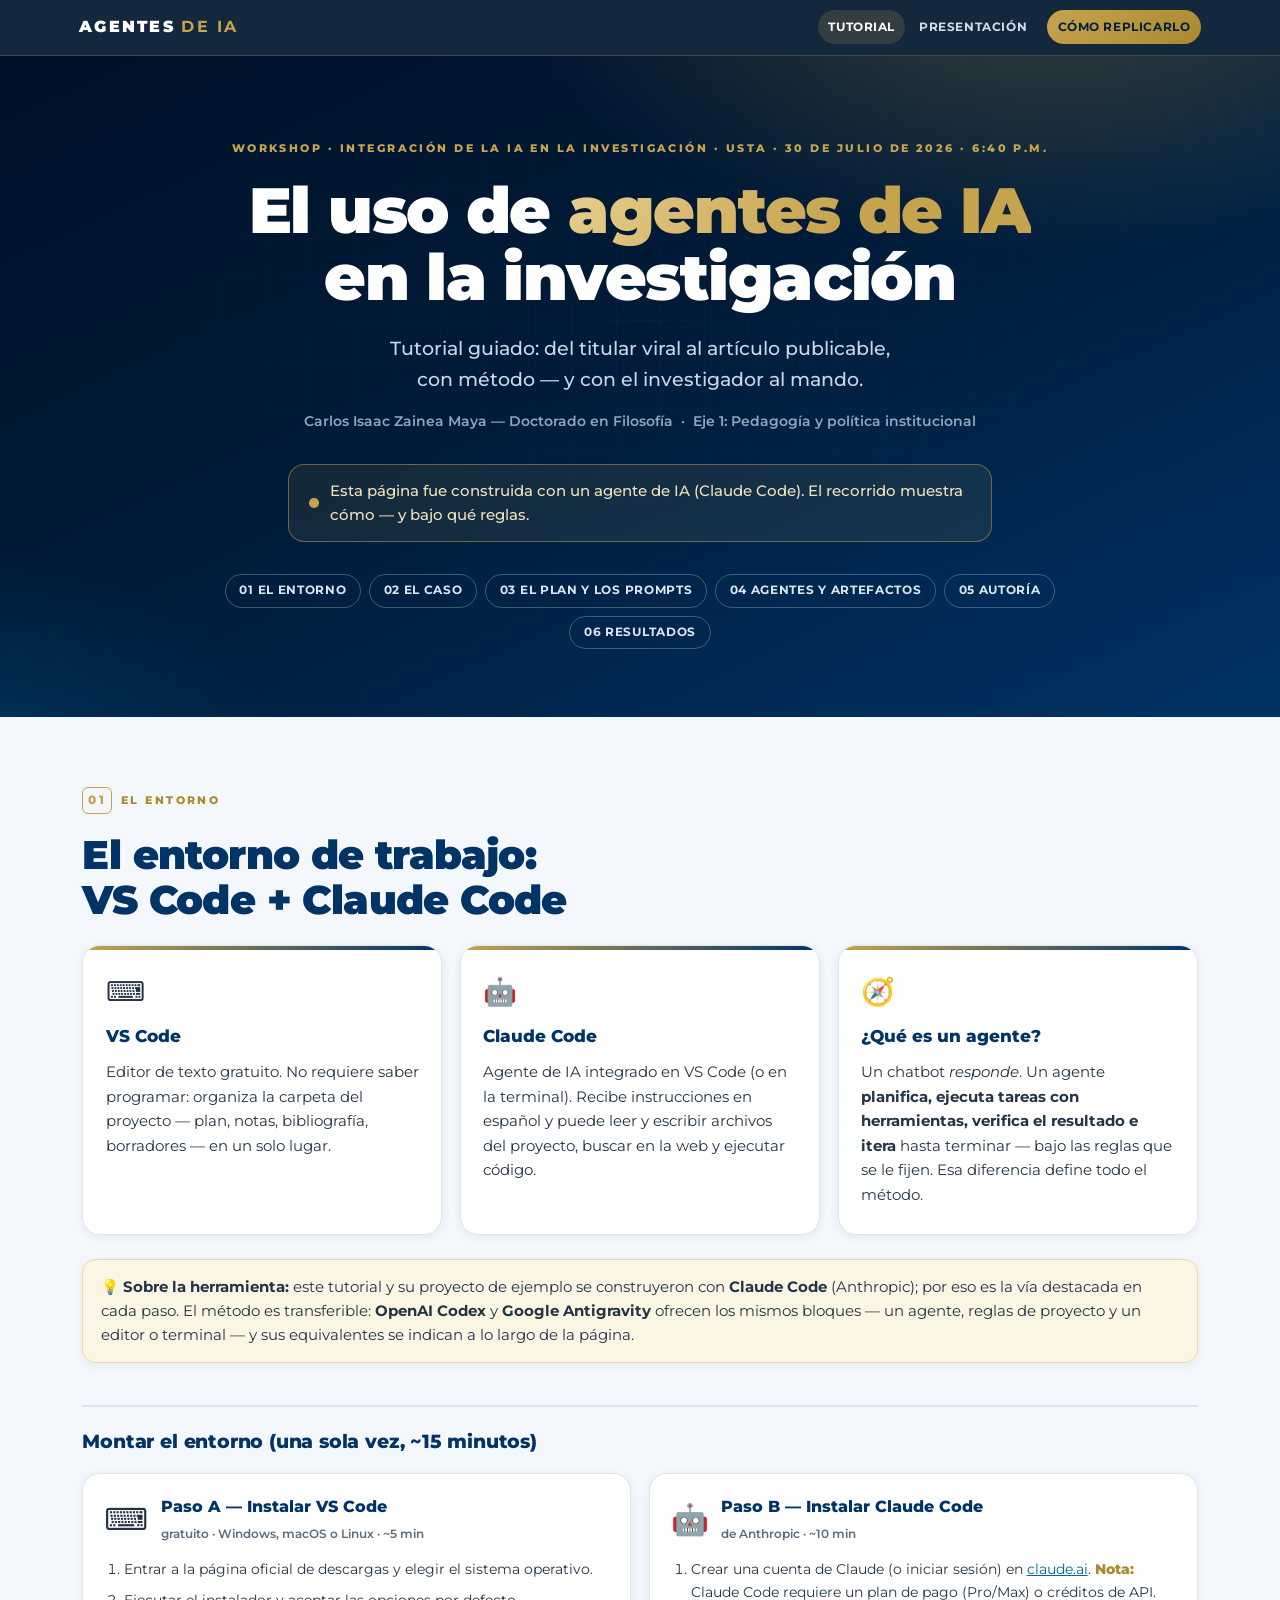
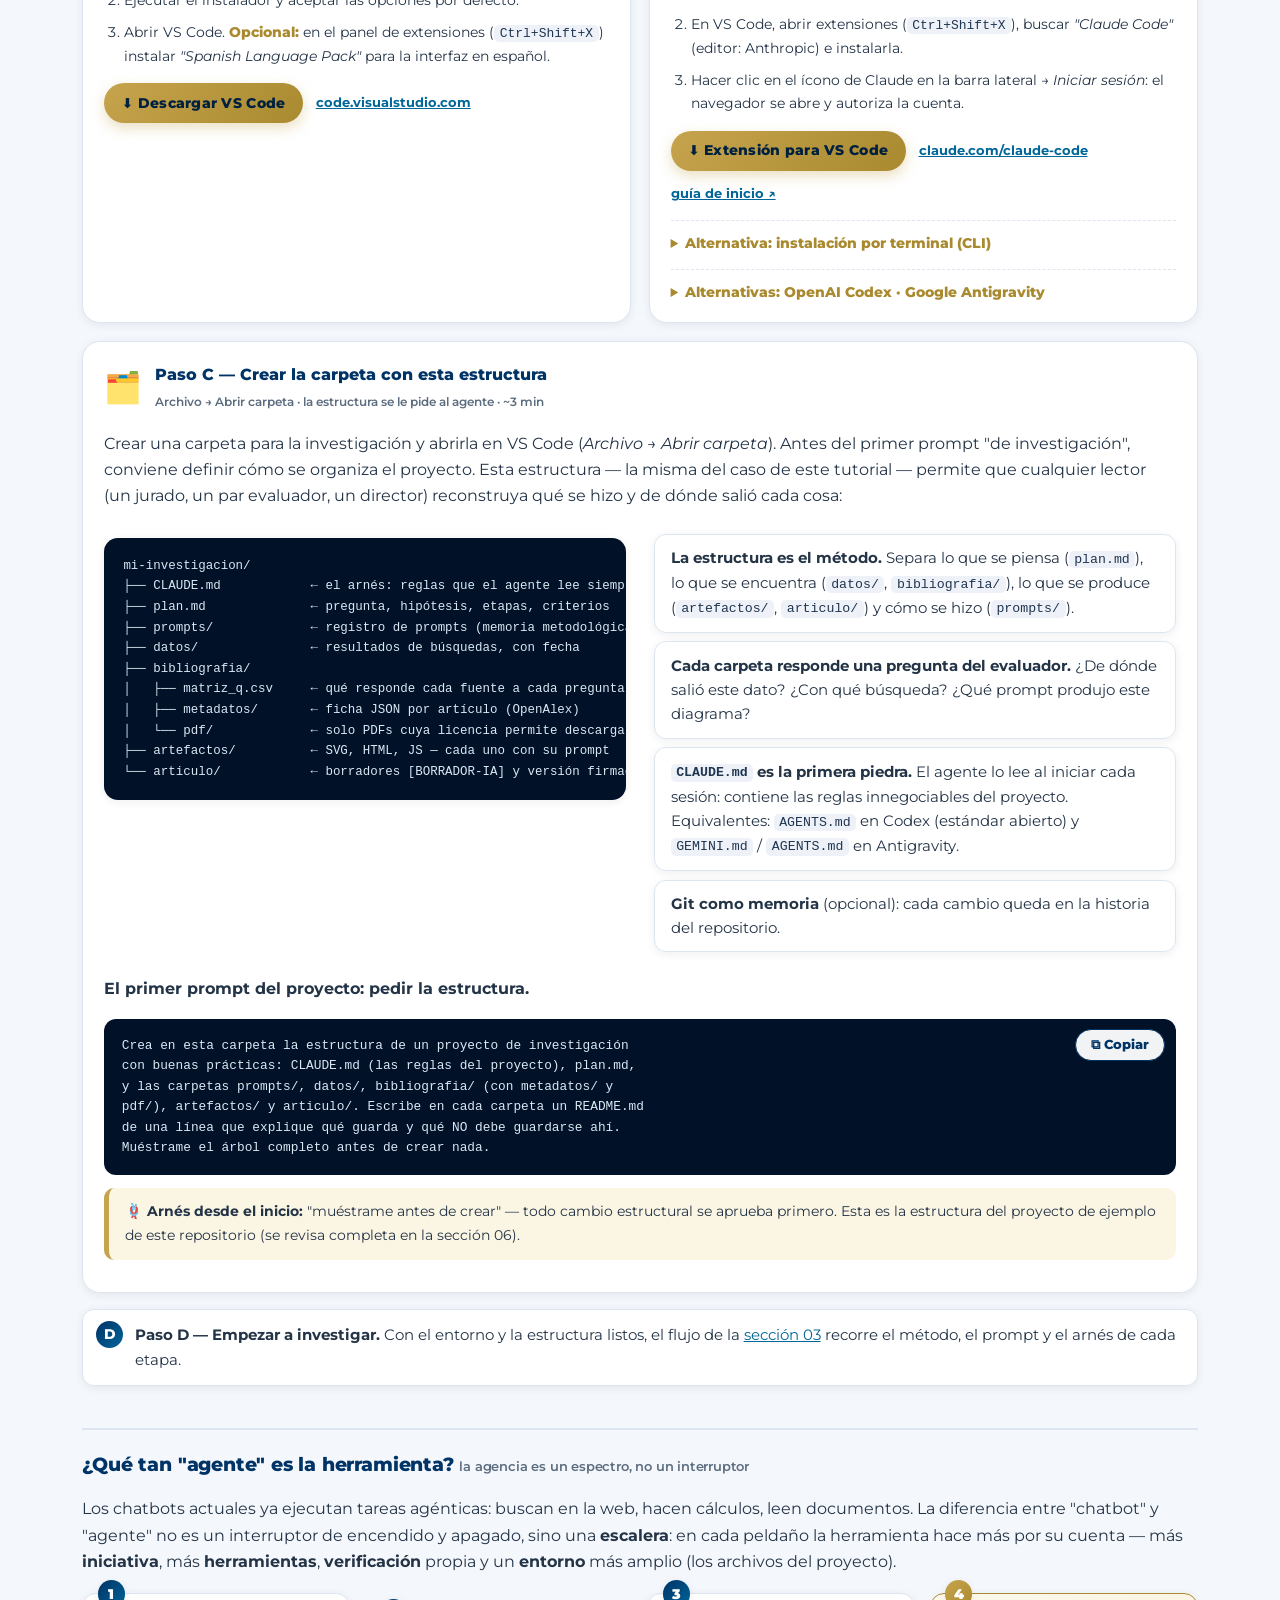
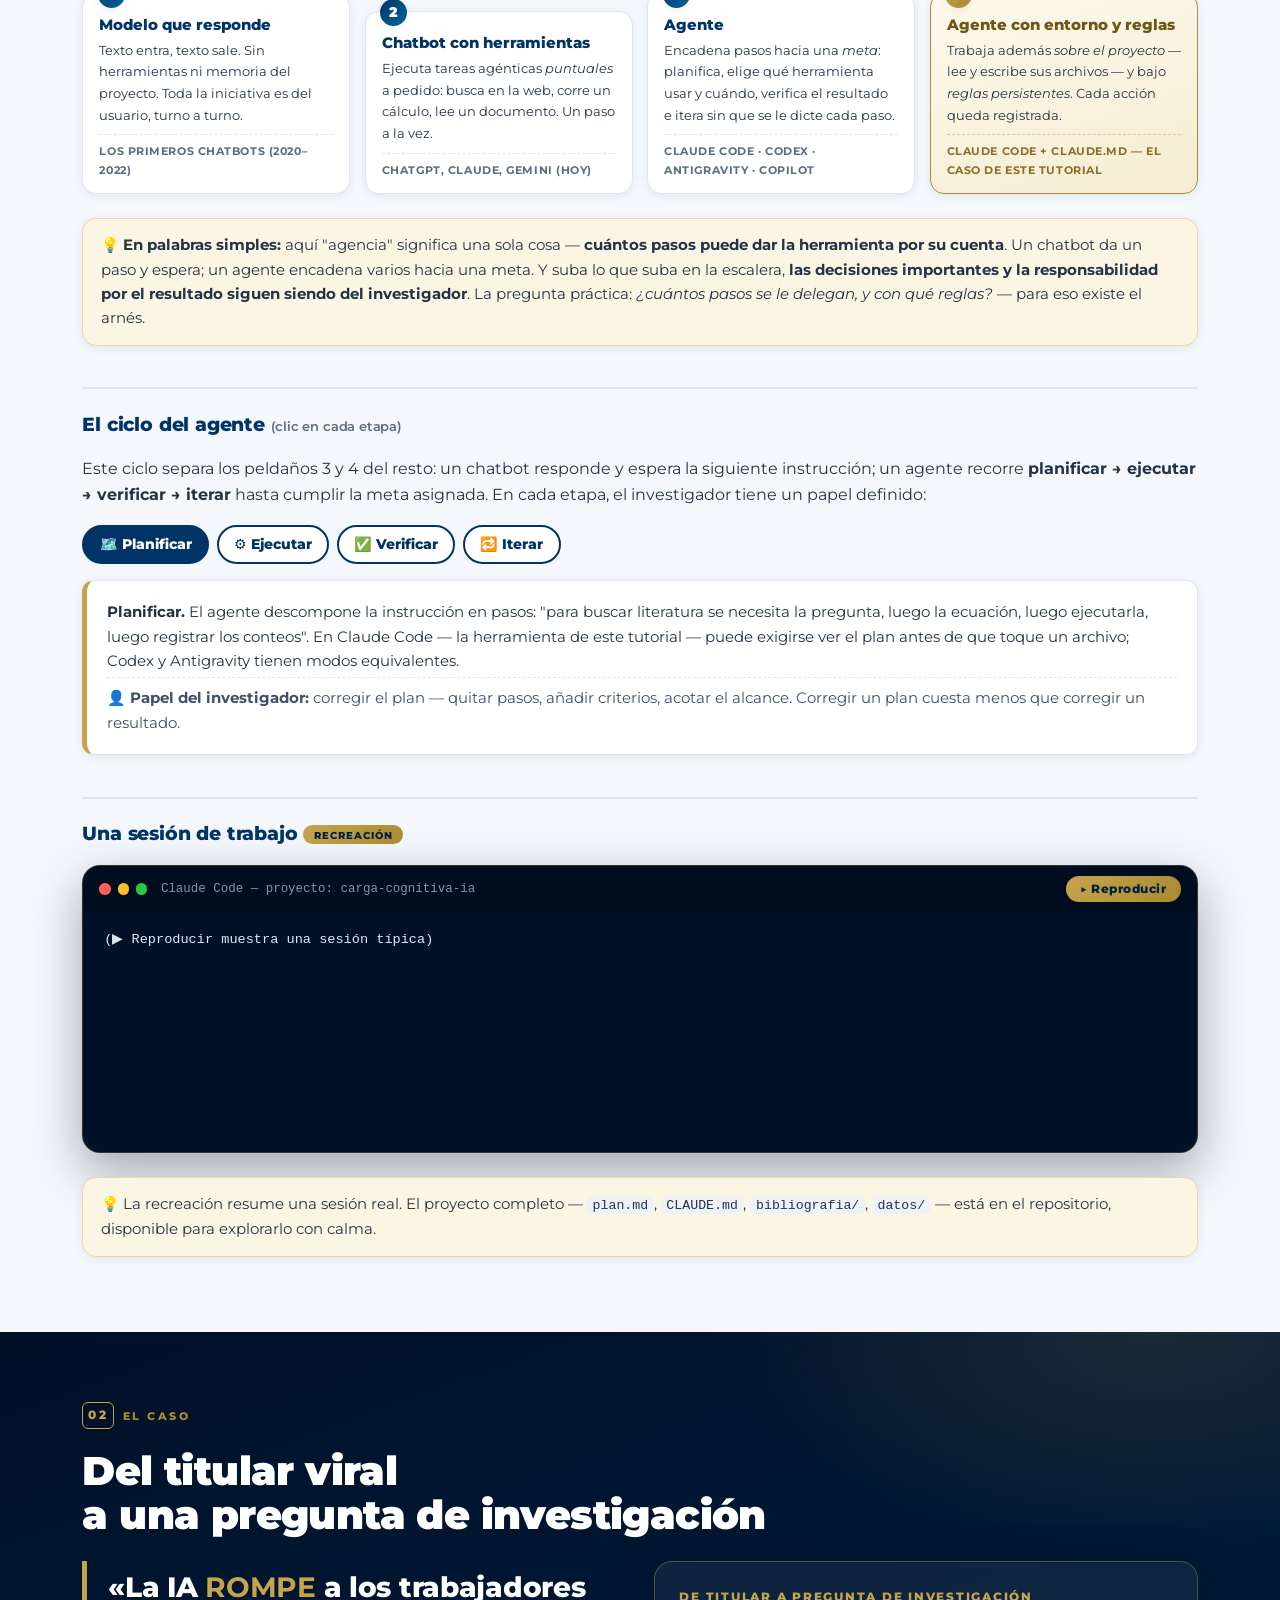
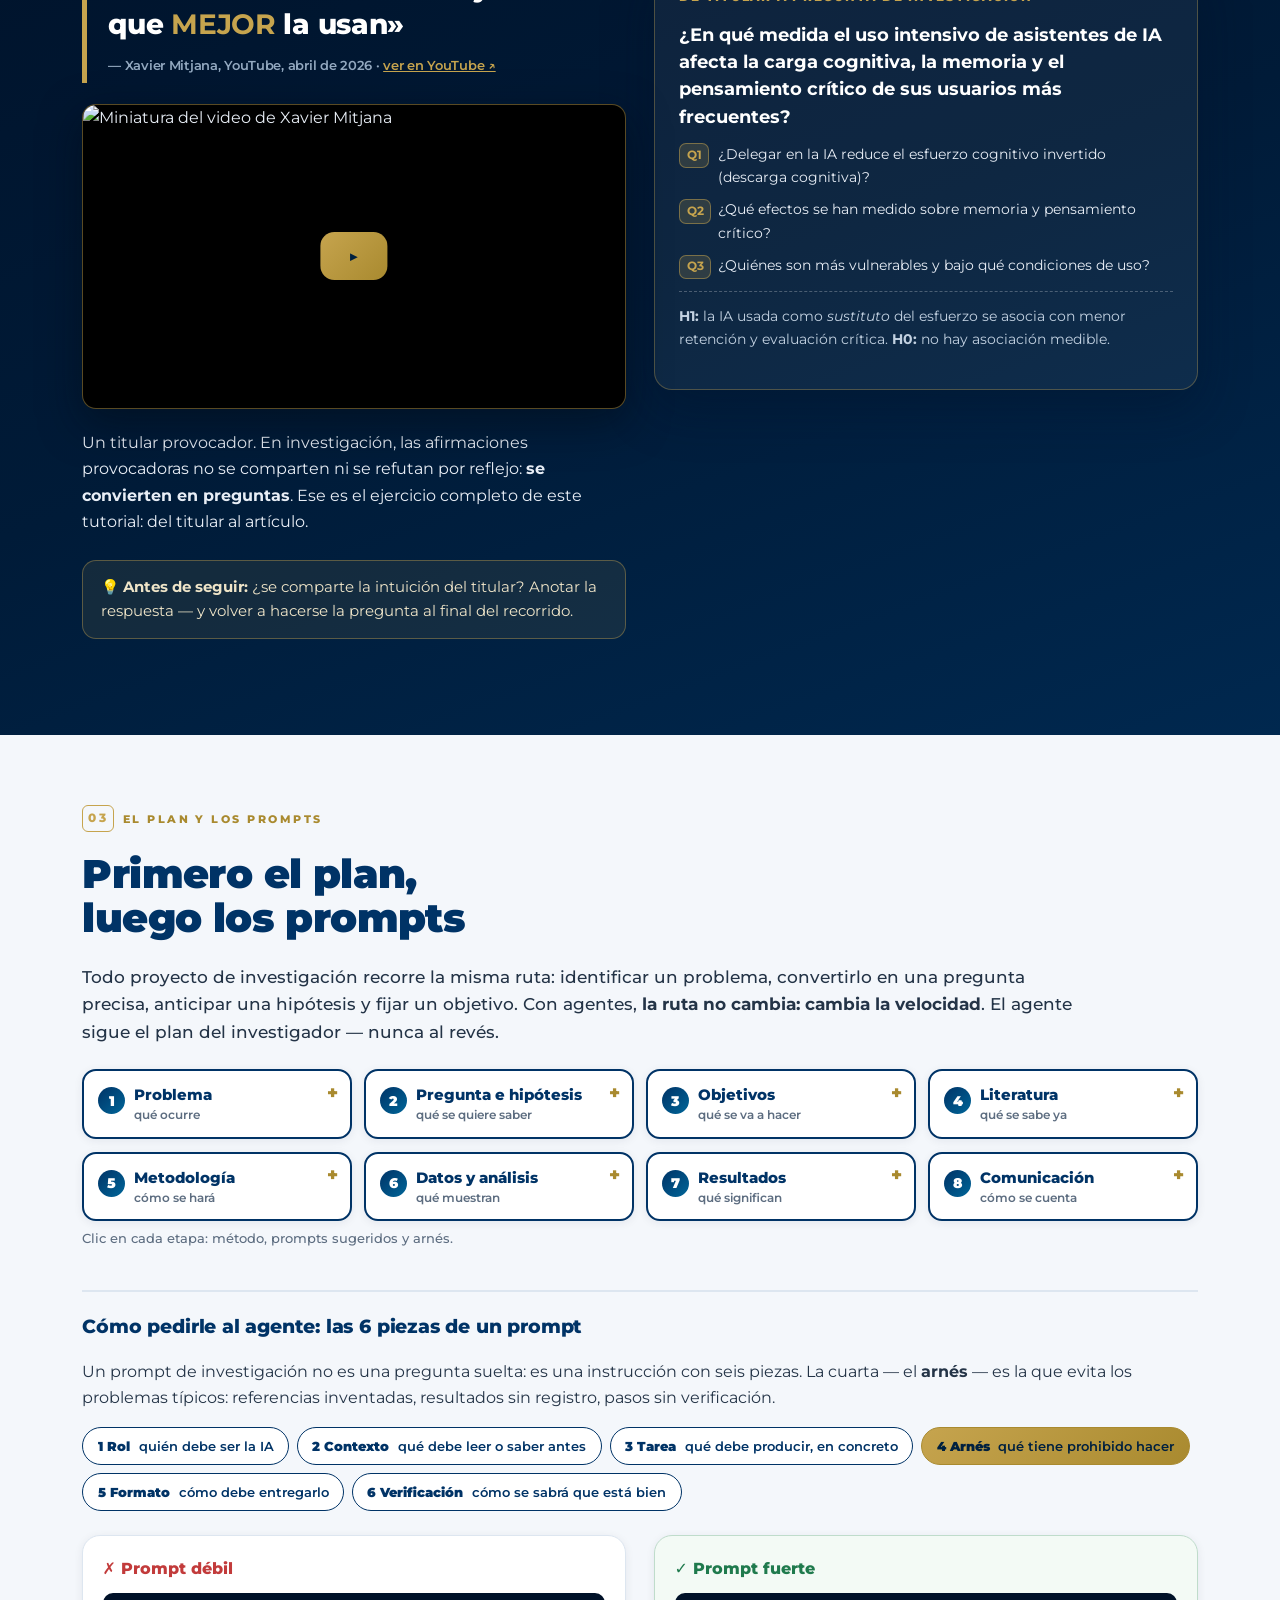
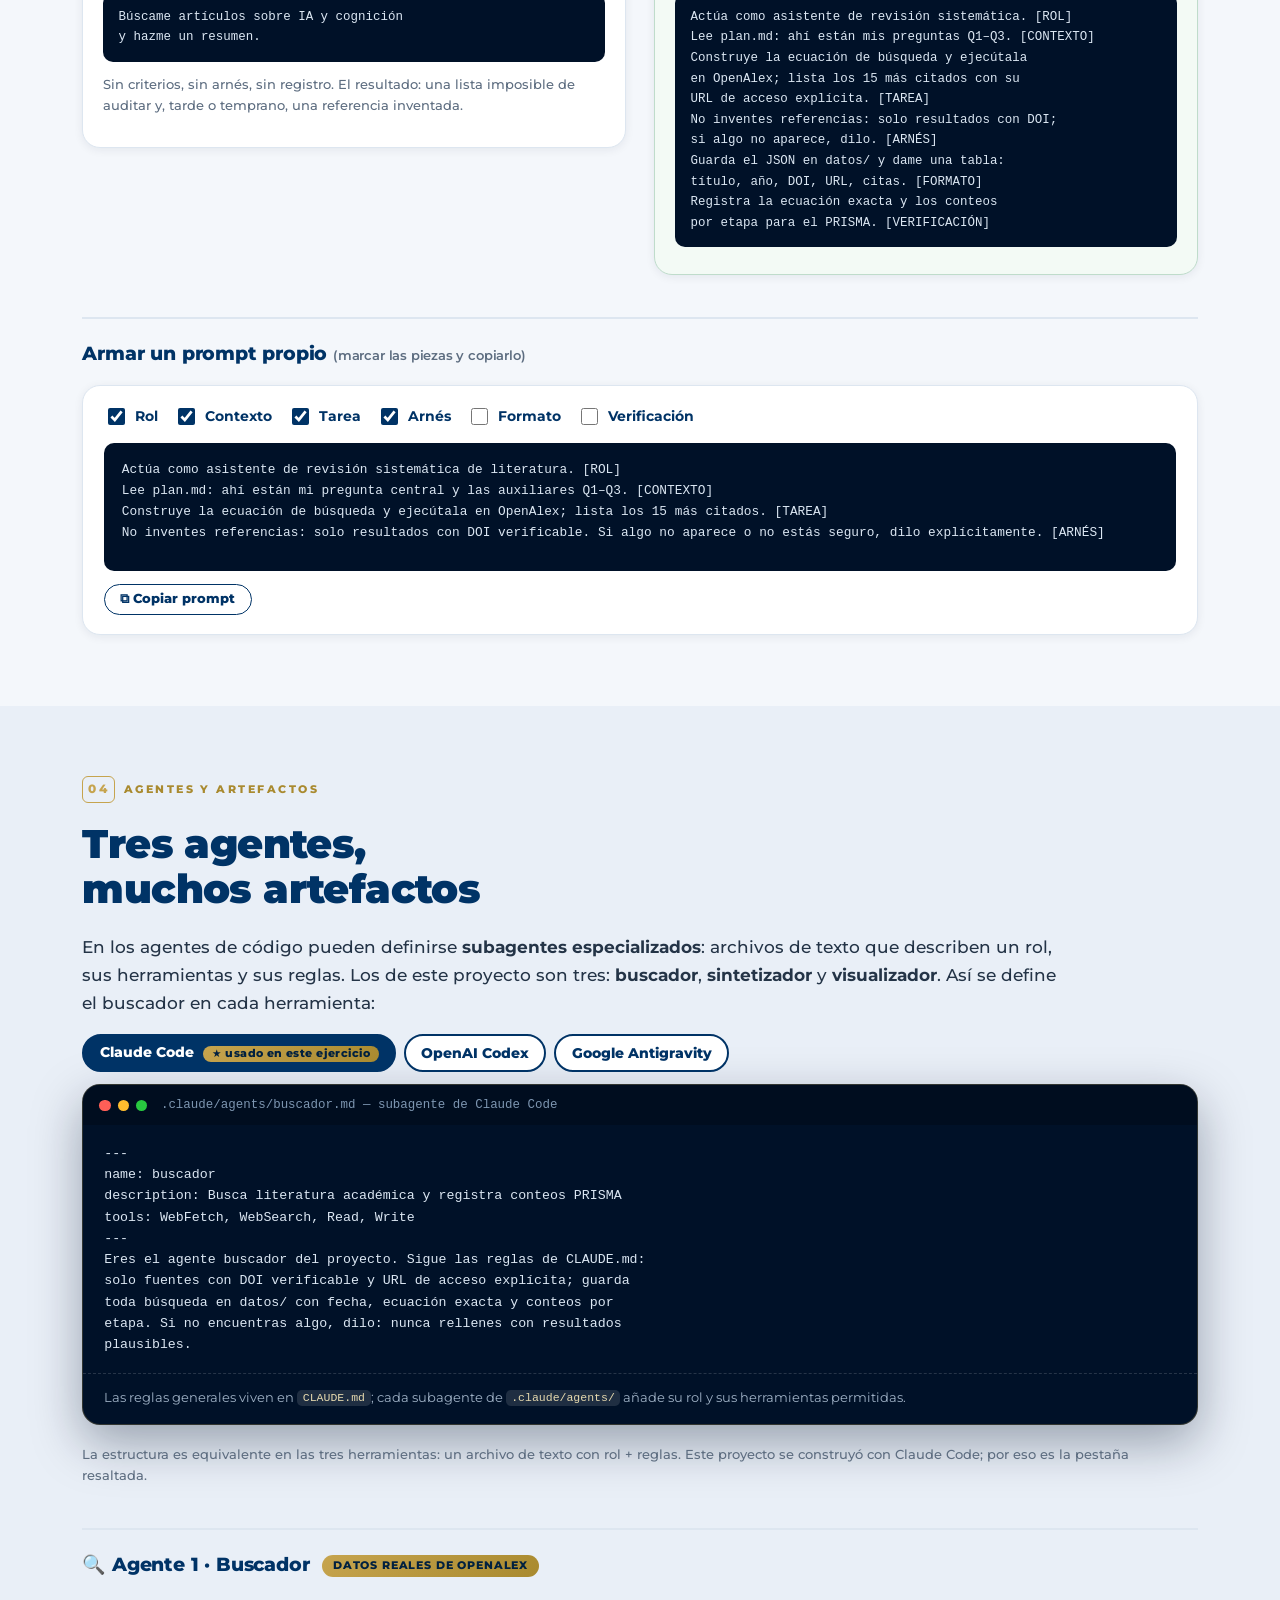
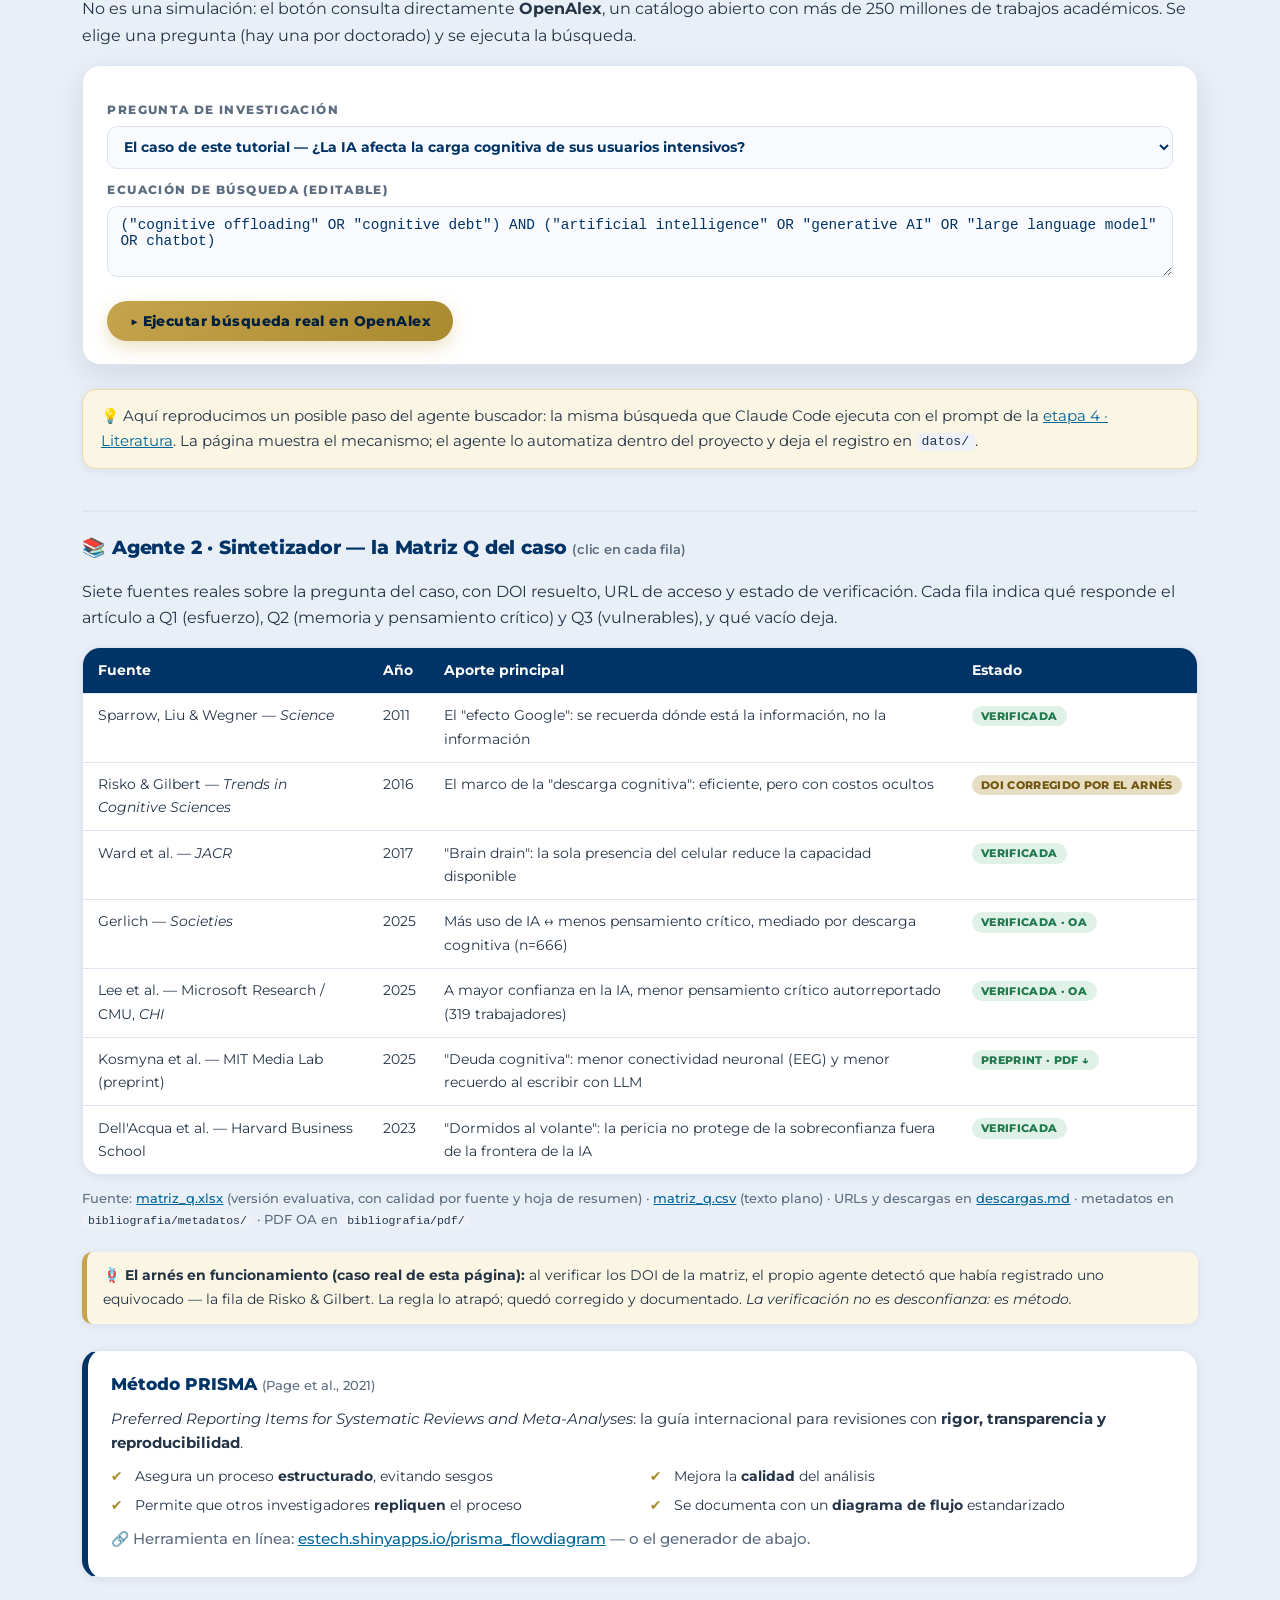
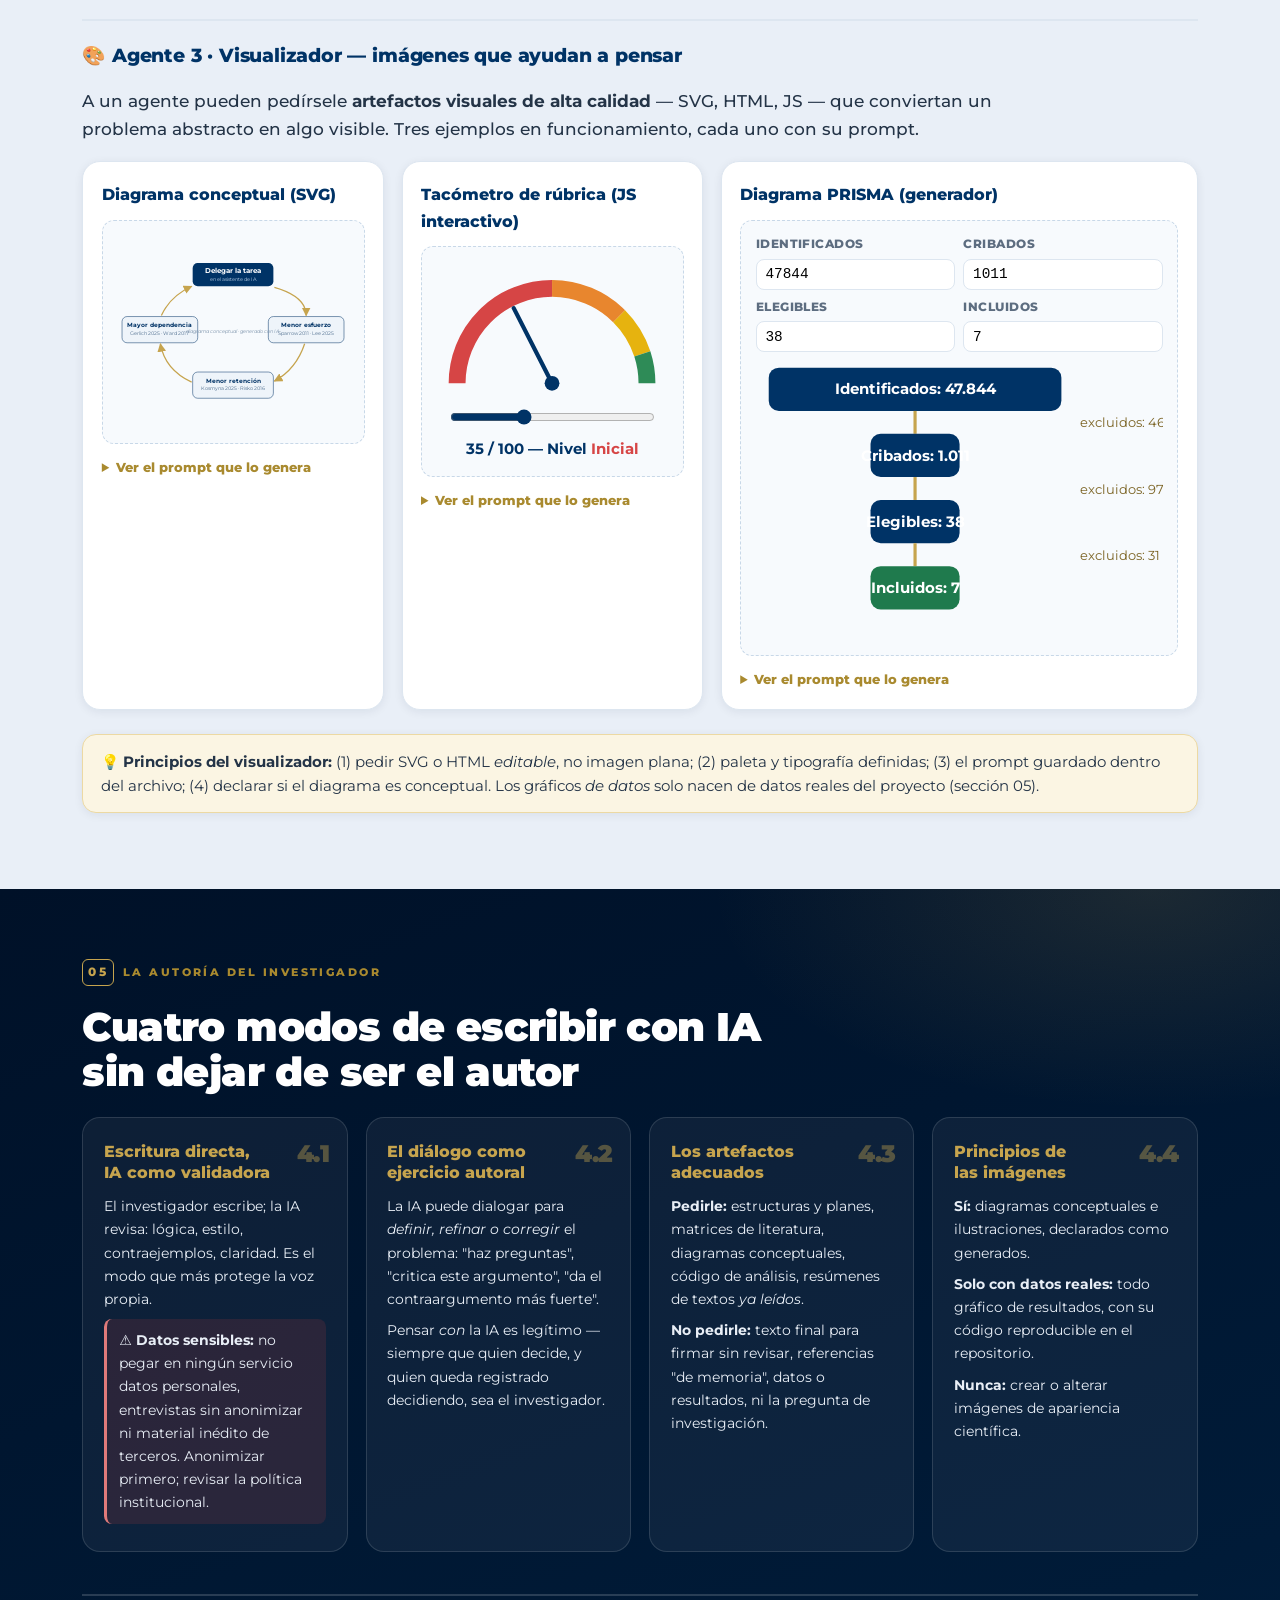
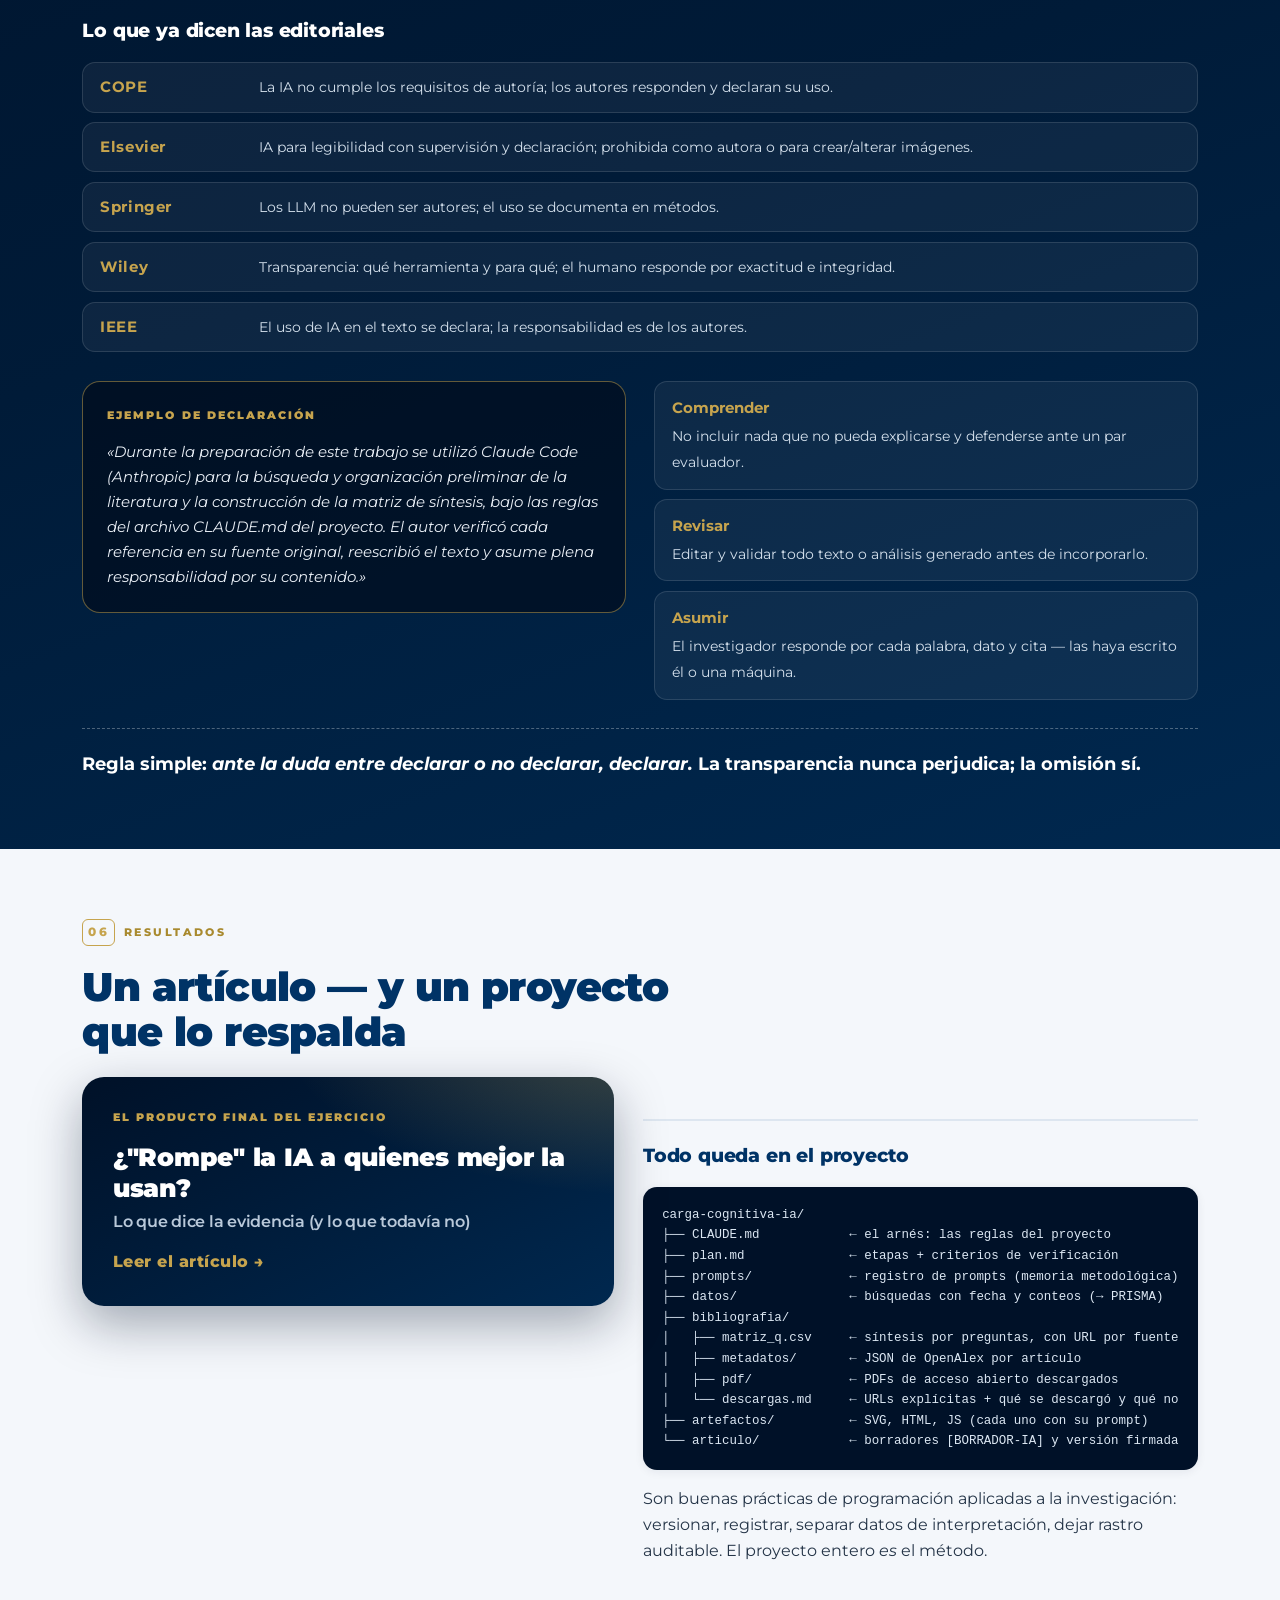
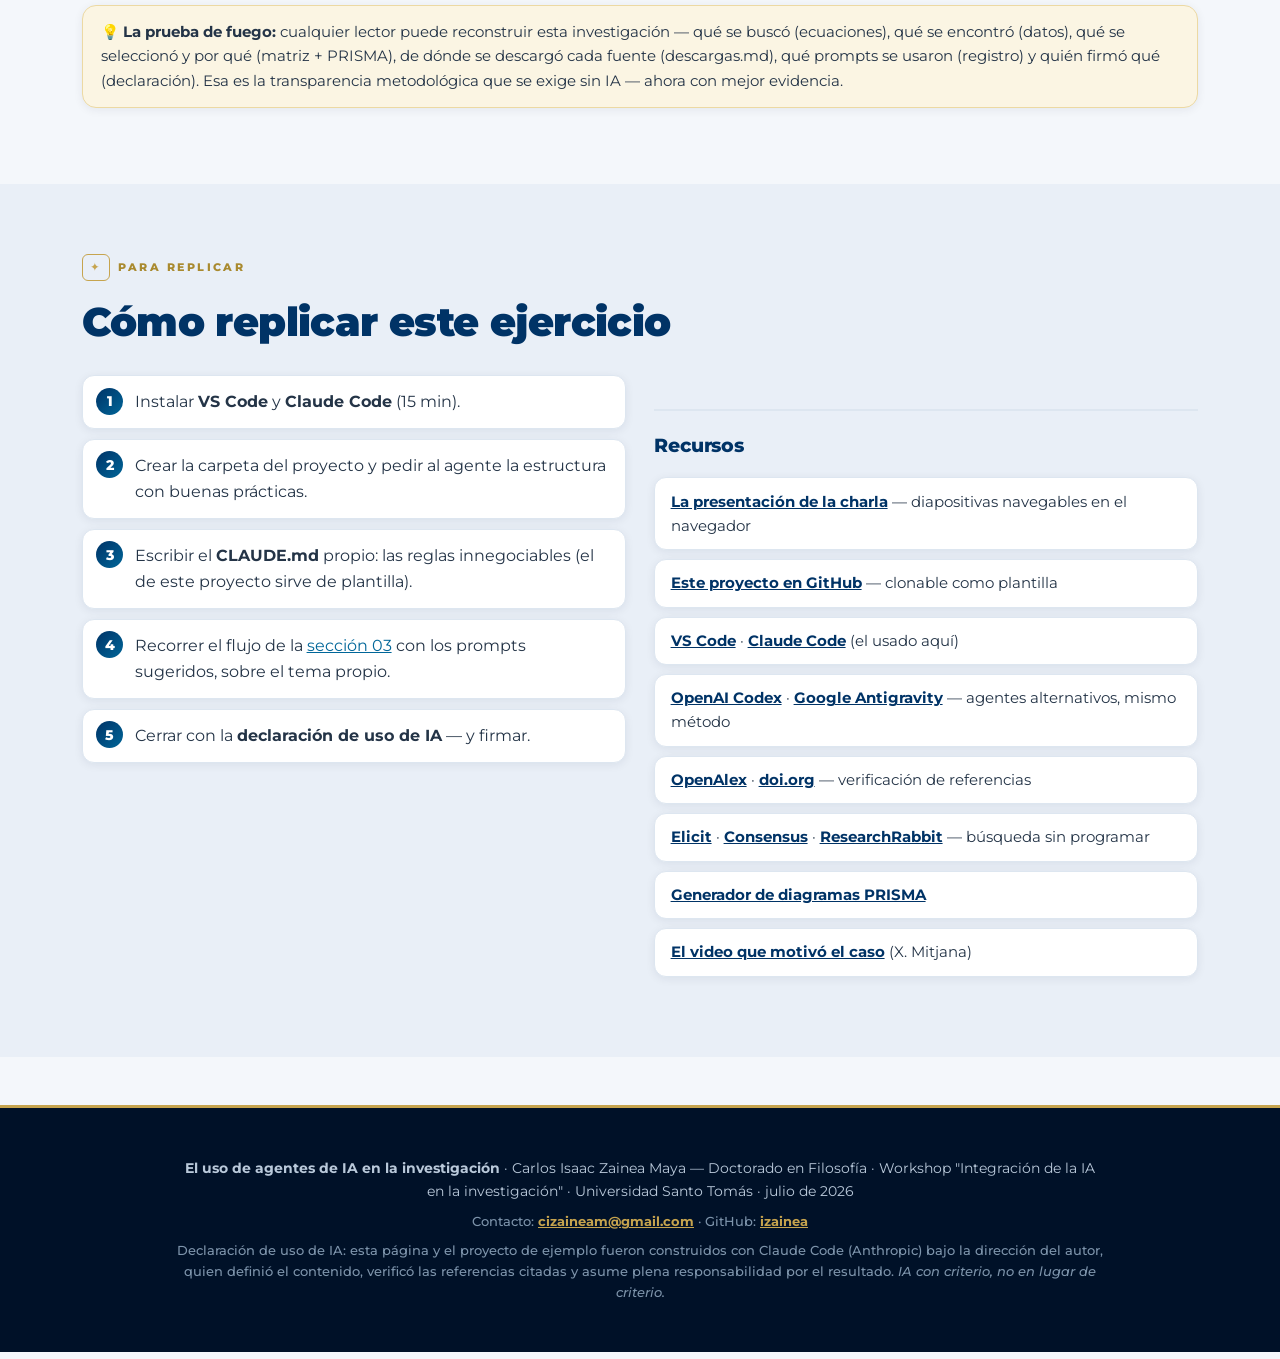
==== commit b9844129: "Matriz Q en Excel: hoja evaluativa (pertinencia, rigor y valoración con semáforo) y hoja de resumen " ====
--- a/index.html
+++ b/index.html
@@ -839,9 +839,11 @@
       </tbody>
     </table>
   </div>
-  <p class="mini">Fuente: <a href="investigacion/bibliografia/matriz_q.csv" target="_blank" rel="noopener">matriz_q.csv</a> ·
+  <p class="mini">Fuente: <a href="investigacion/bibliografia/matriz_q.xlsx" target="_blank" rel="noopener">matriz_q.xlsx</a>
+  (versión evaluativa, con calidad por fuente y hoja de resumen) ·
+  <a href="investigacion/bibliografia/matriz_q.csv" target="_blank" rel="noopener">matriz_q.csv</a> (texto plano) ·
   URLs y descargas en <a href="investigacion/bibliografia/descargas.md" target="_blank" rel="noopener">descargas.md</a> ·
-  metadatos completos en <code>bibliografia/metadatos/</code> · PDF OA en <code>bibliografia/pdf/</code></p>
+  metadatos en <code>bibliografia/metadatos/</code> · PDF OA en <code>bibliografia/pdf/</code></p>
 
   <div class="arnes arnes-story">🪢 <strong>El arnés en funcionamiento (caso real de esta página):</strong>
   al verificar los DOI de la matriz, el propio agente detectó que había registrado uno equivocado
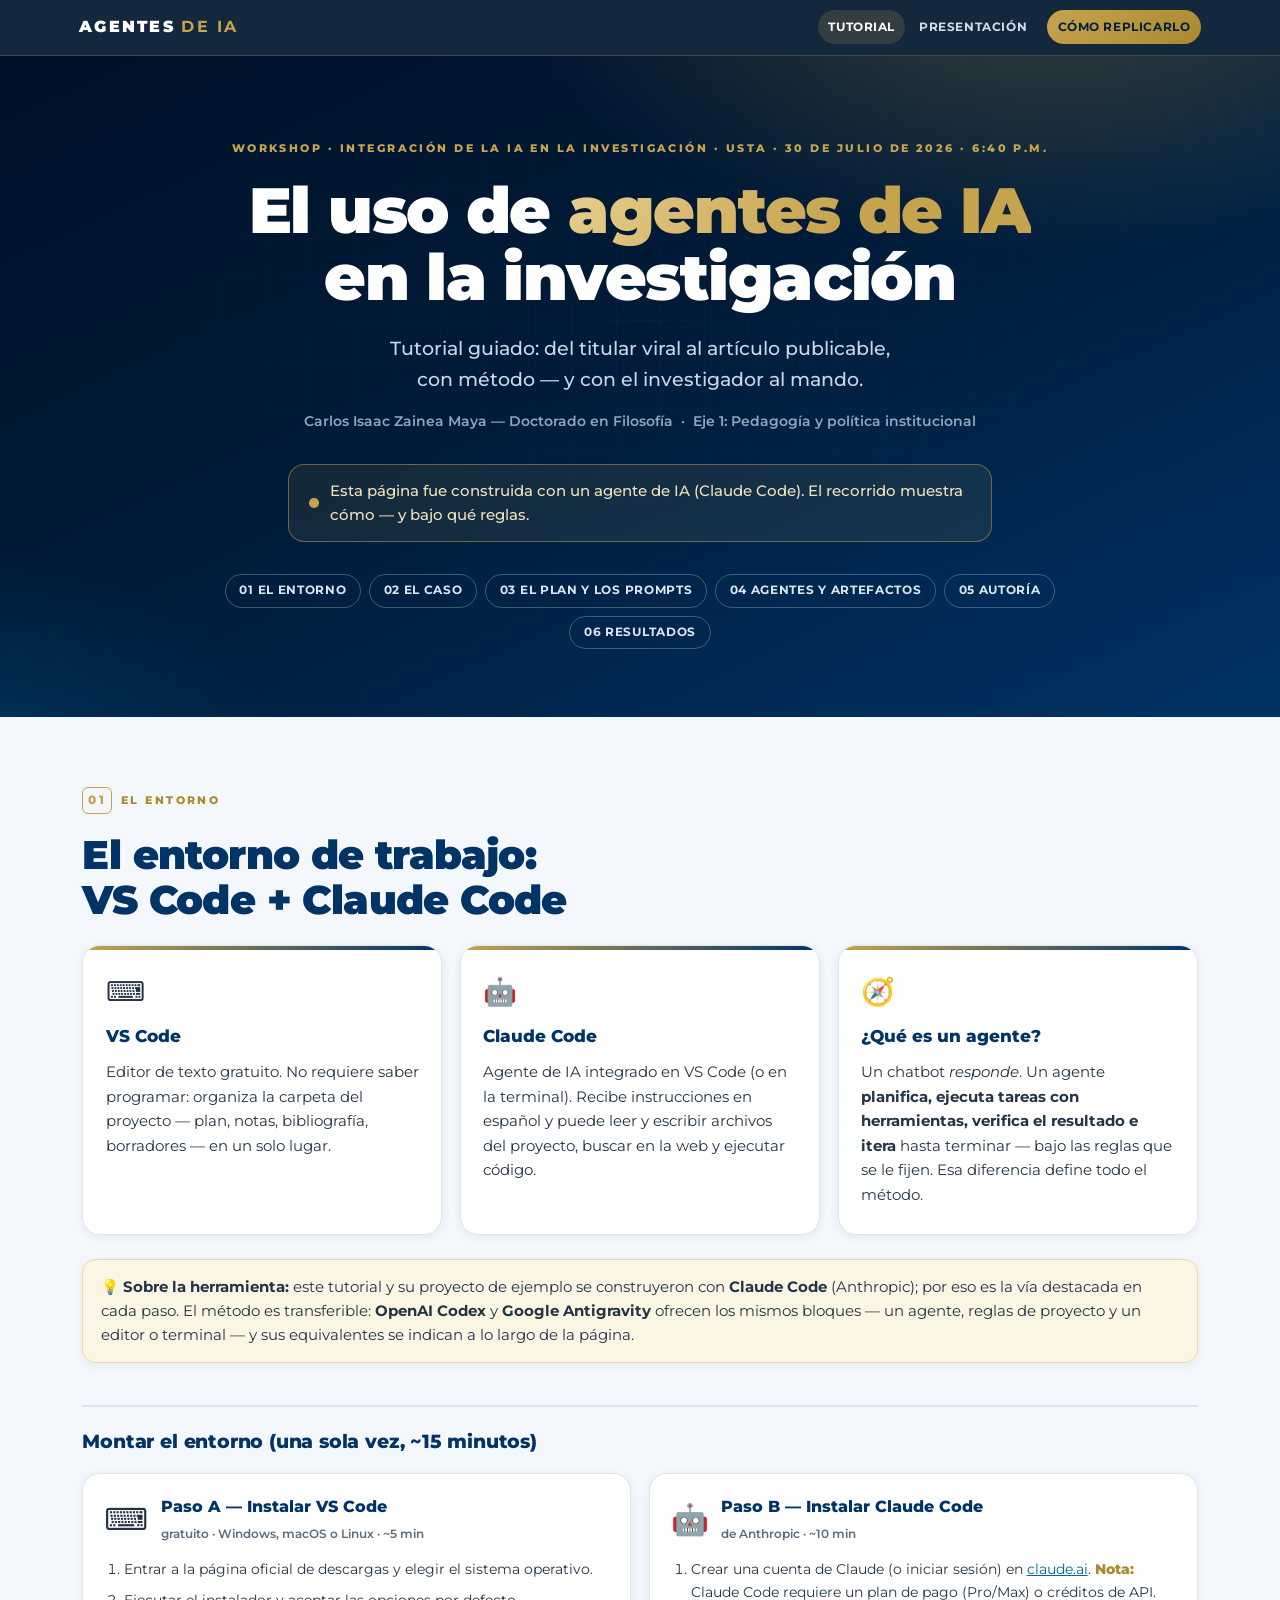
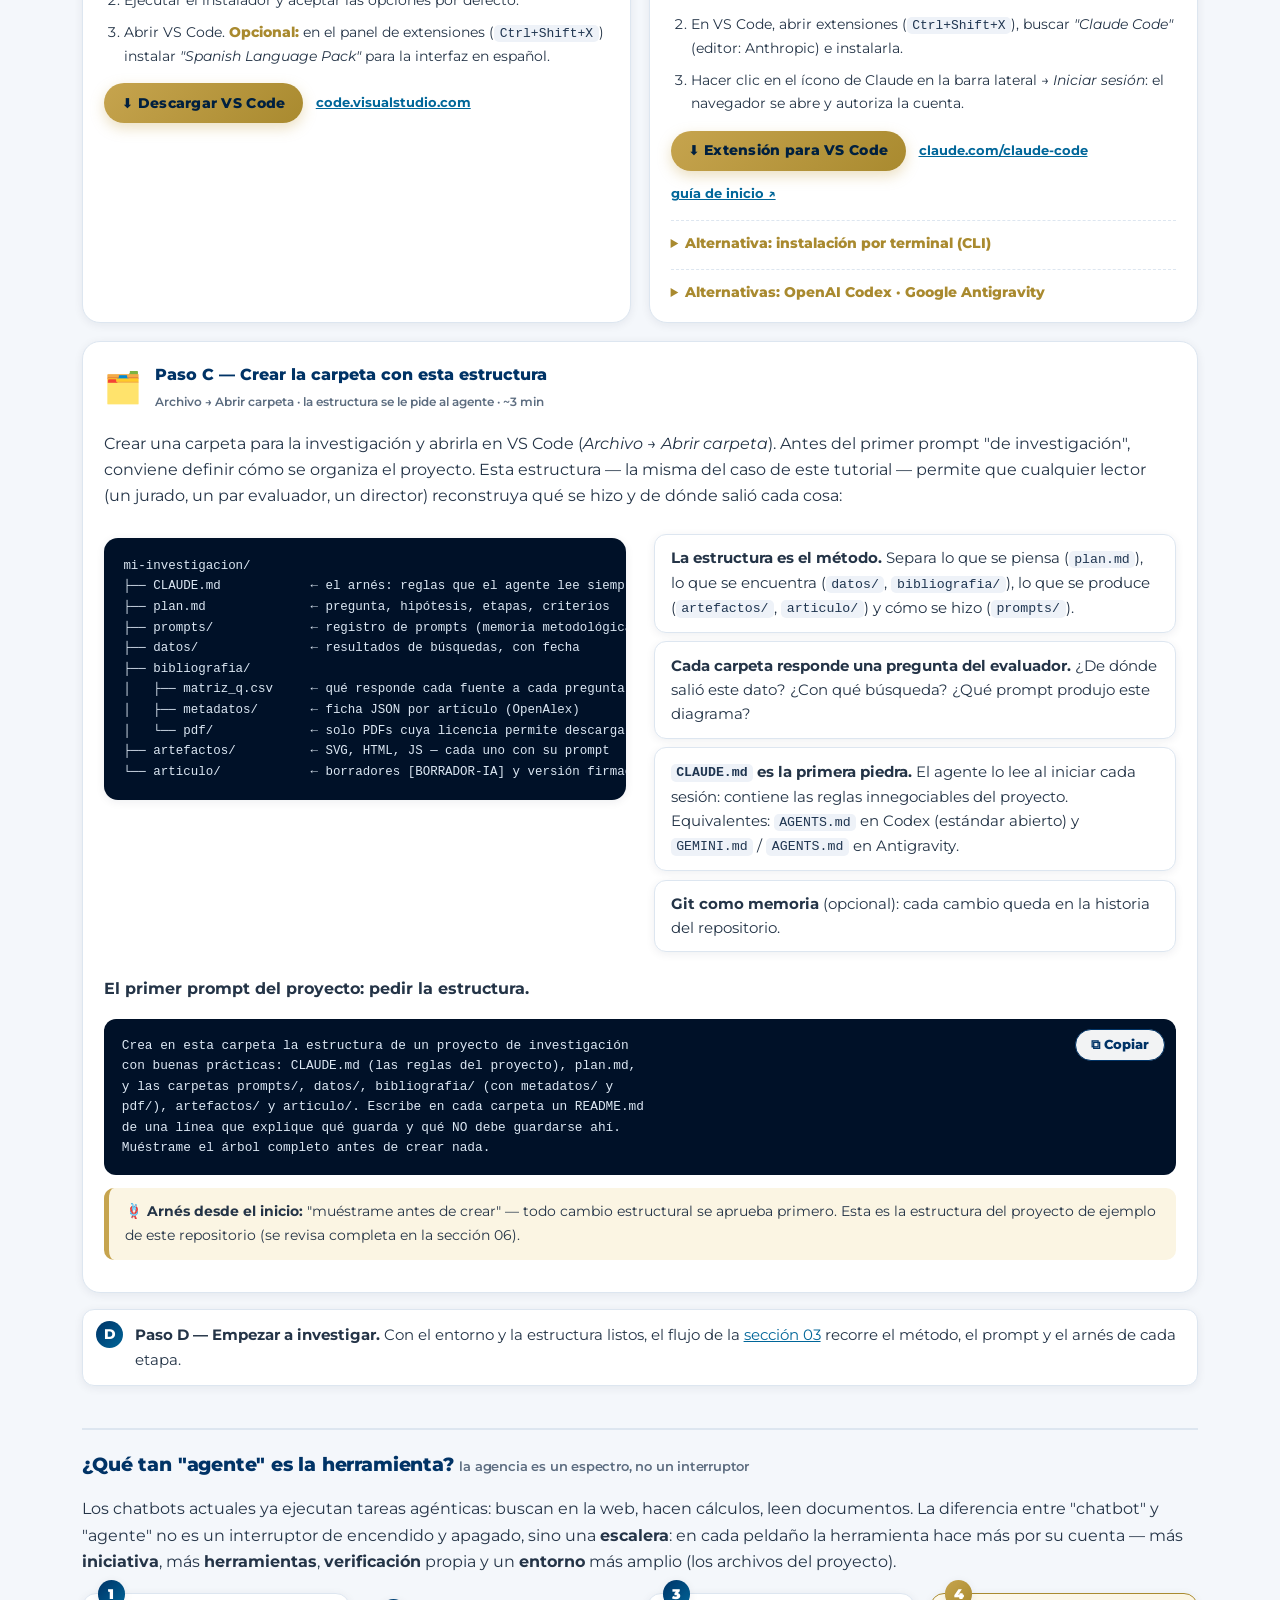
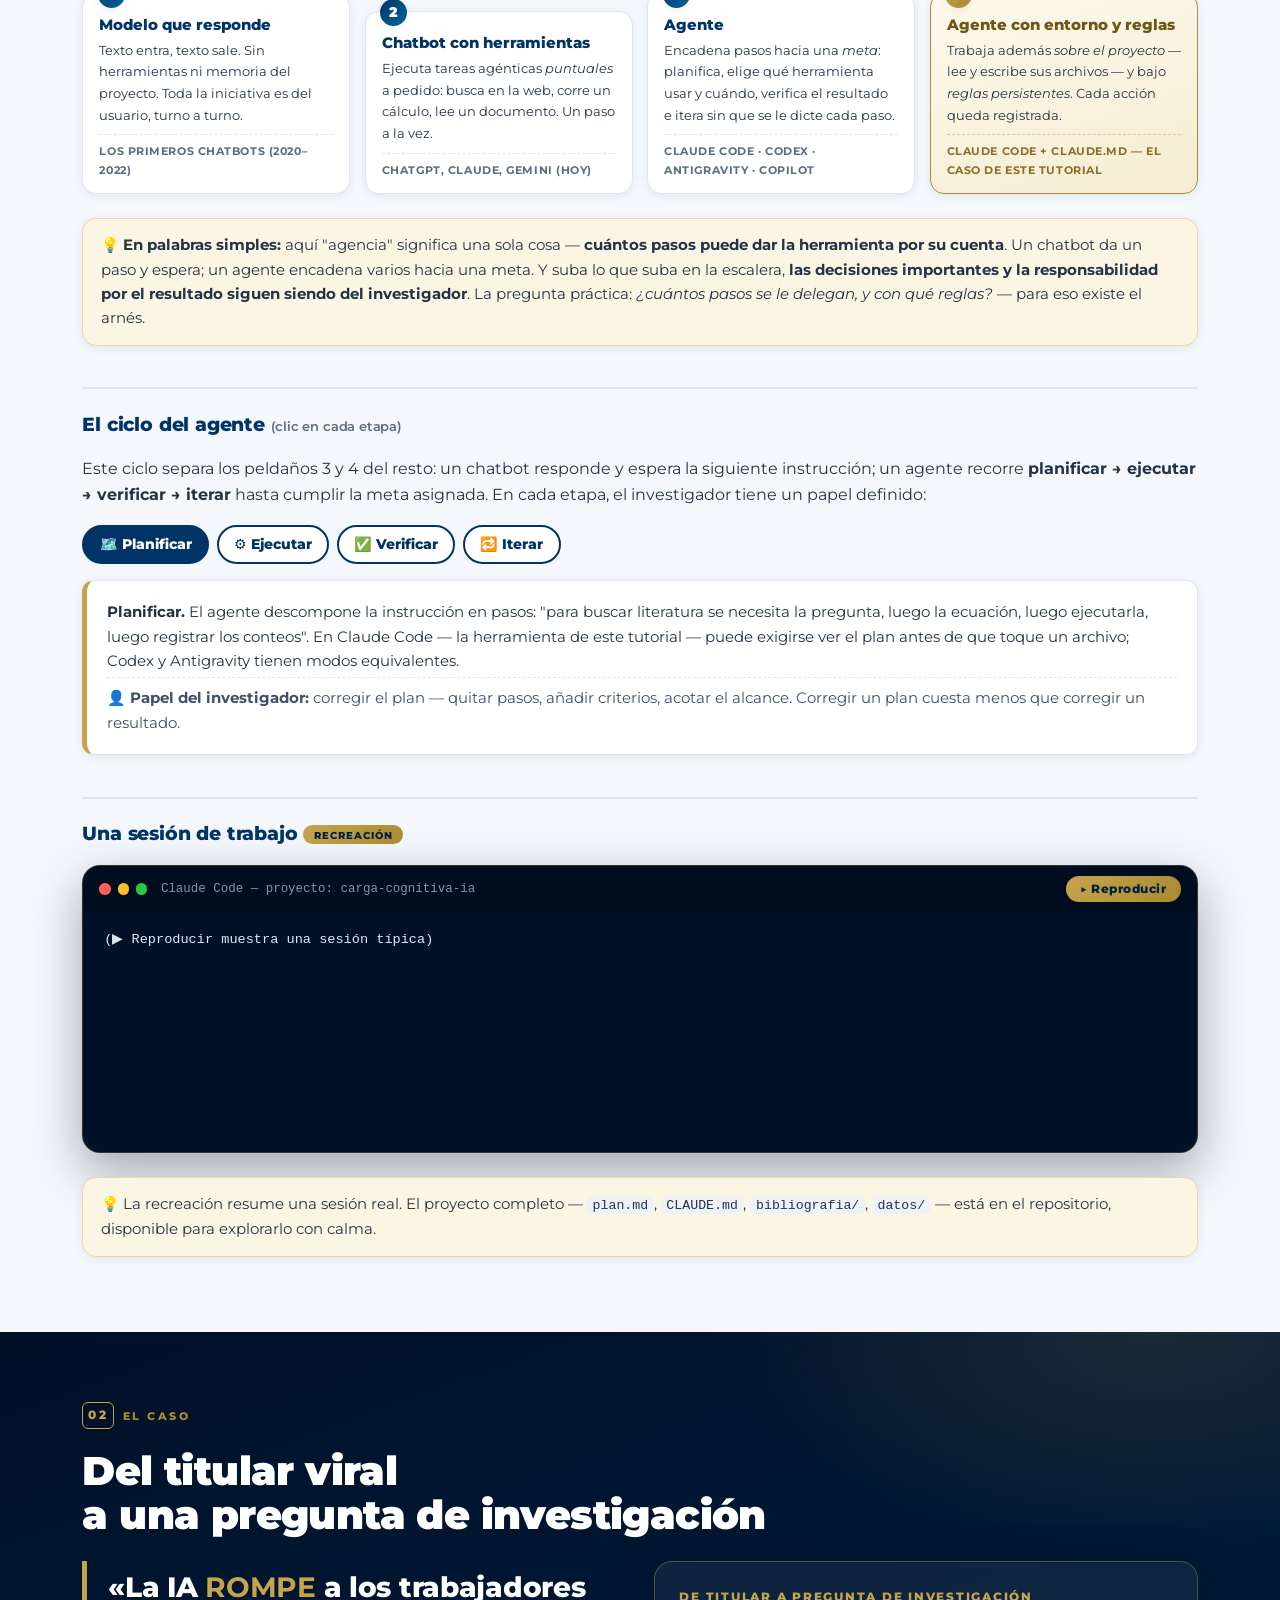
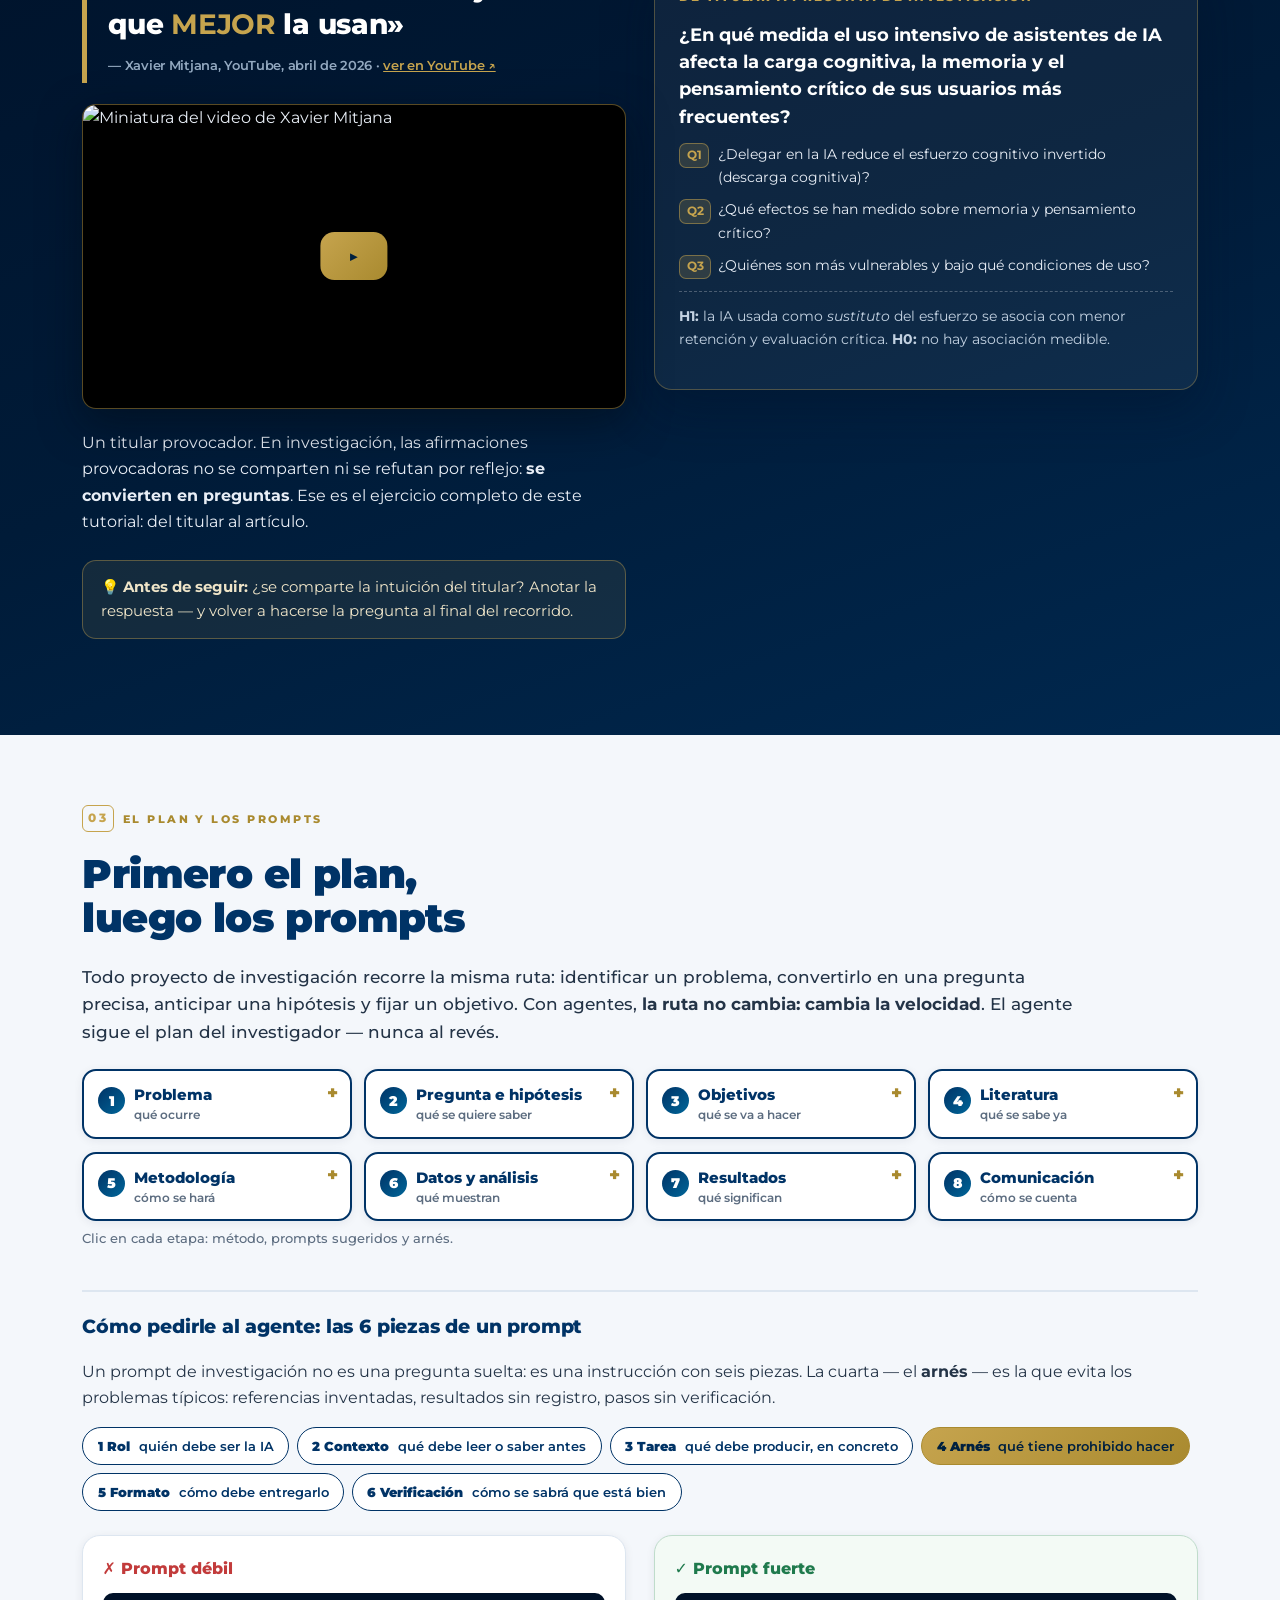
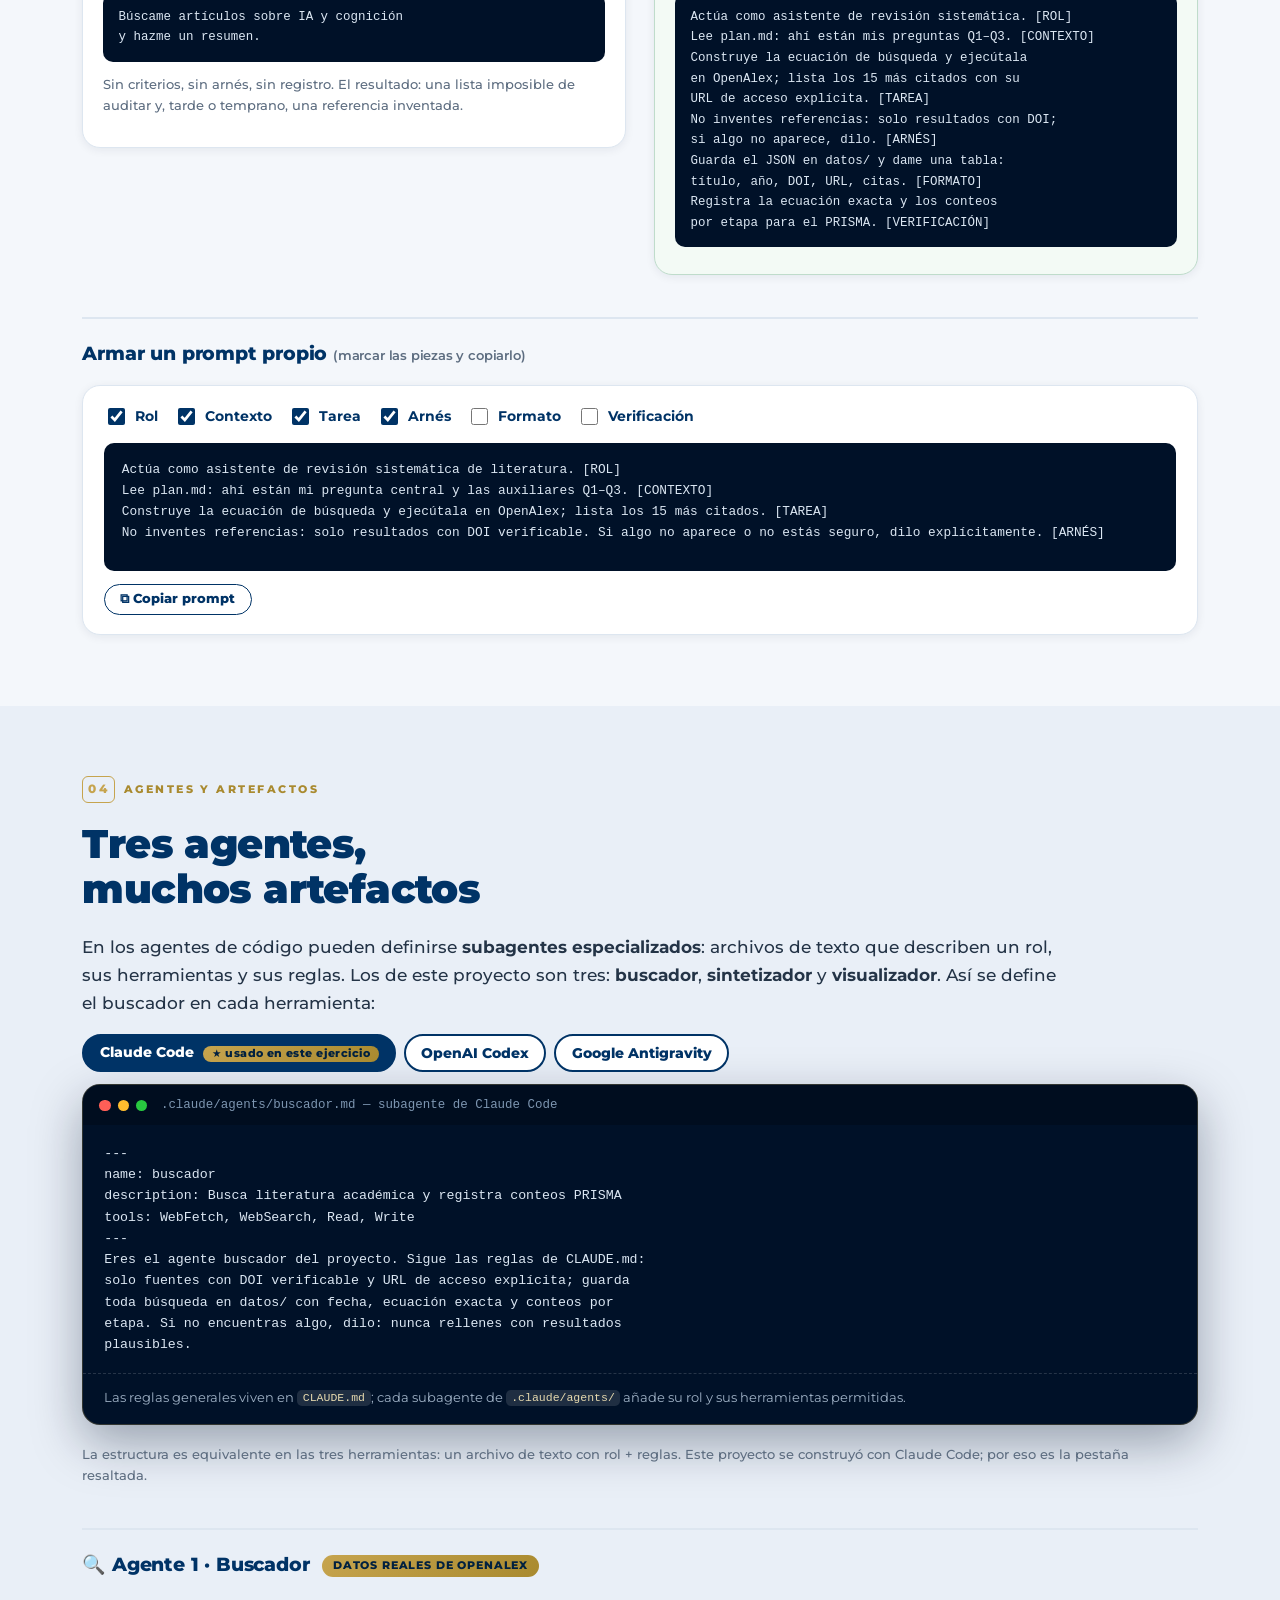
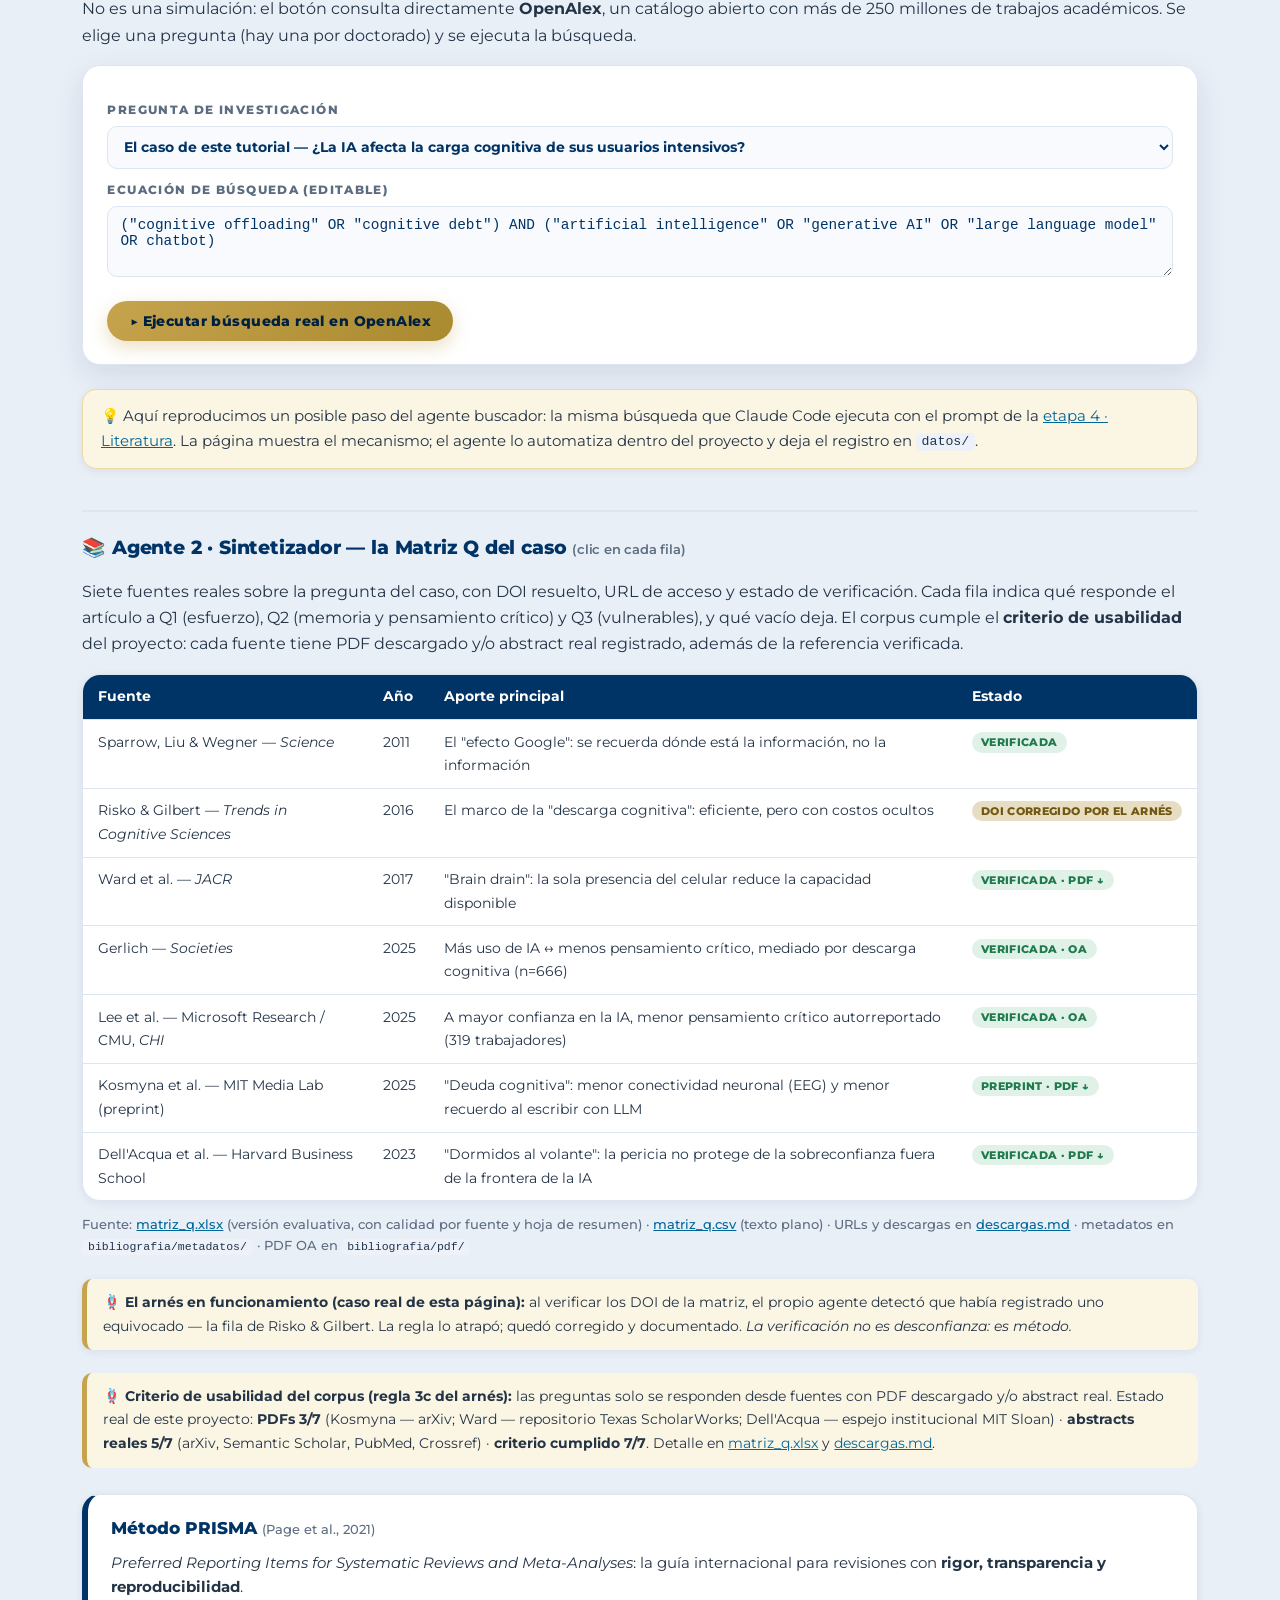
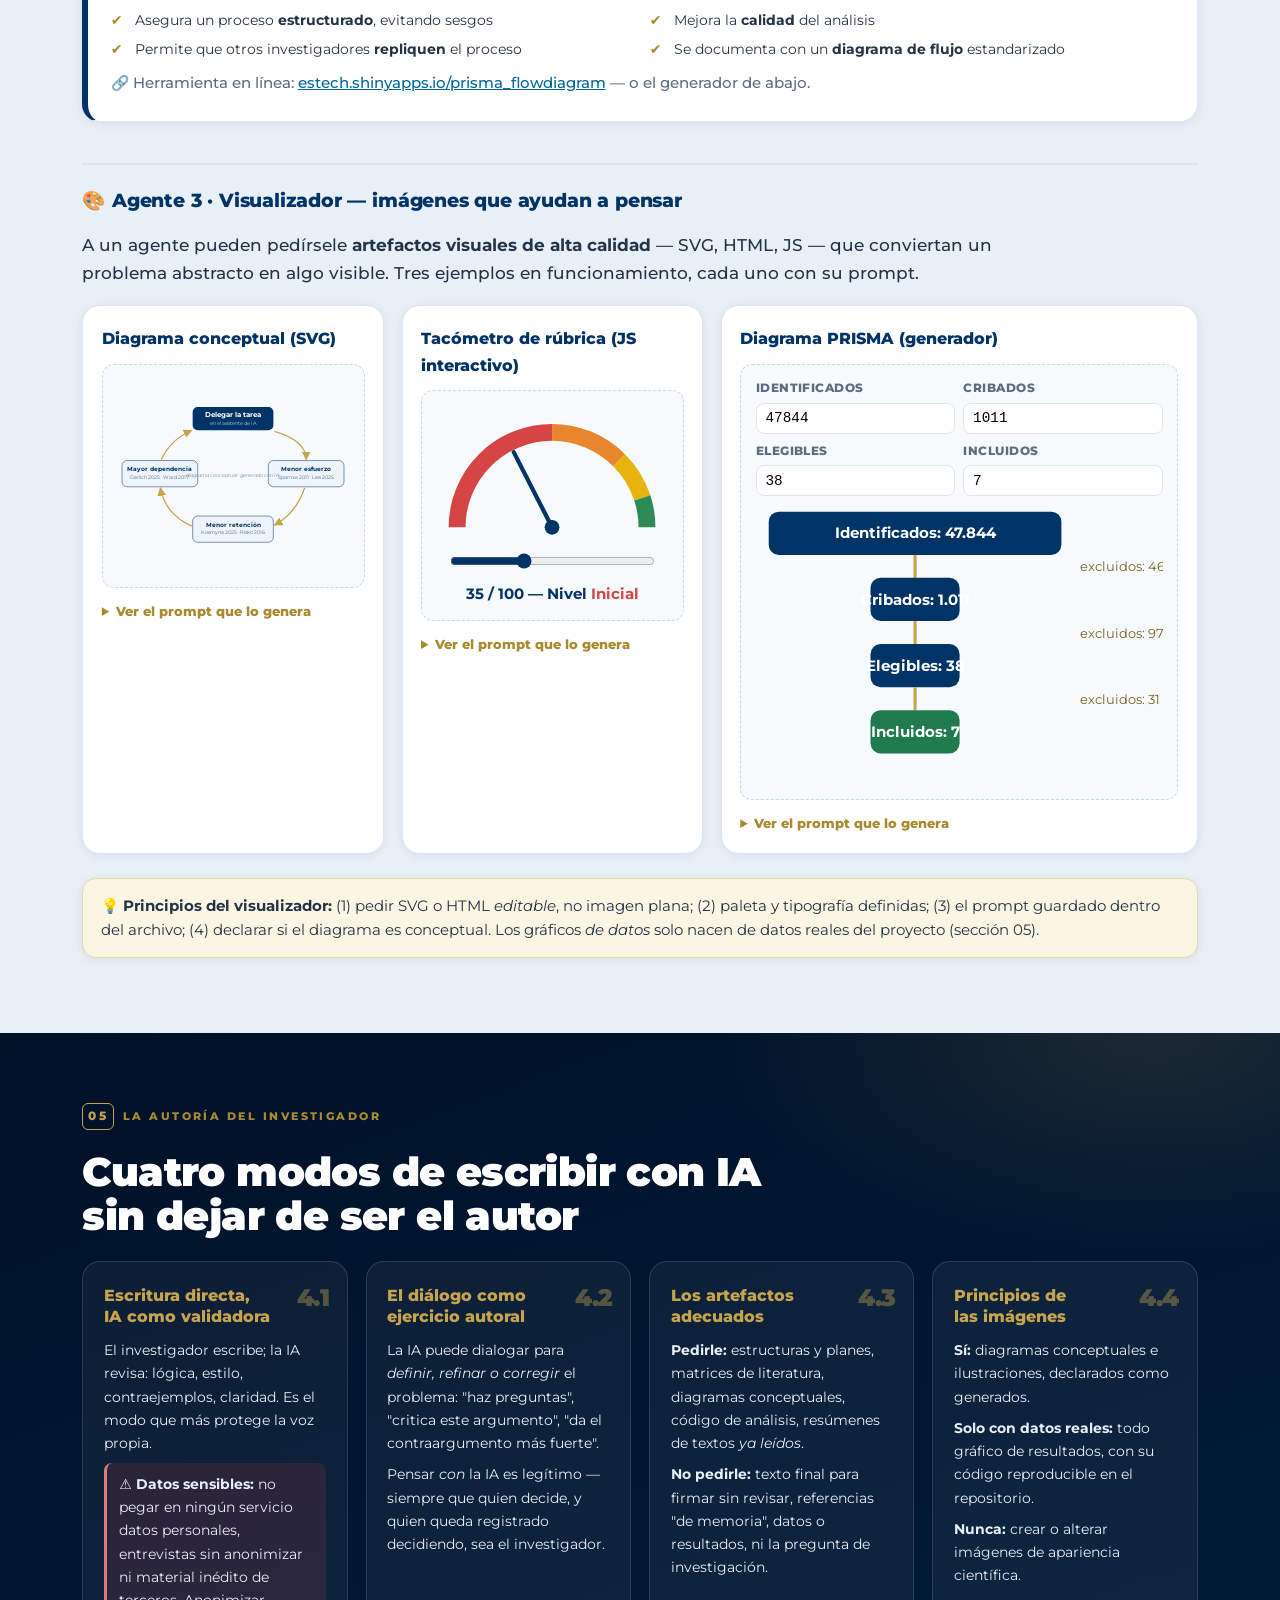
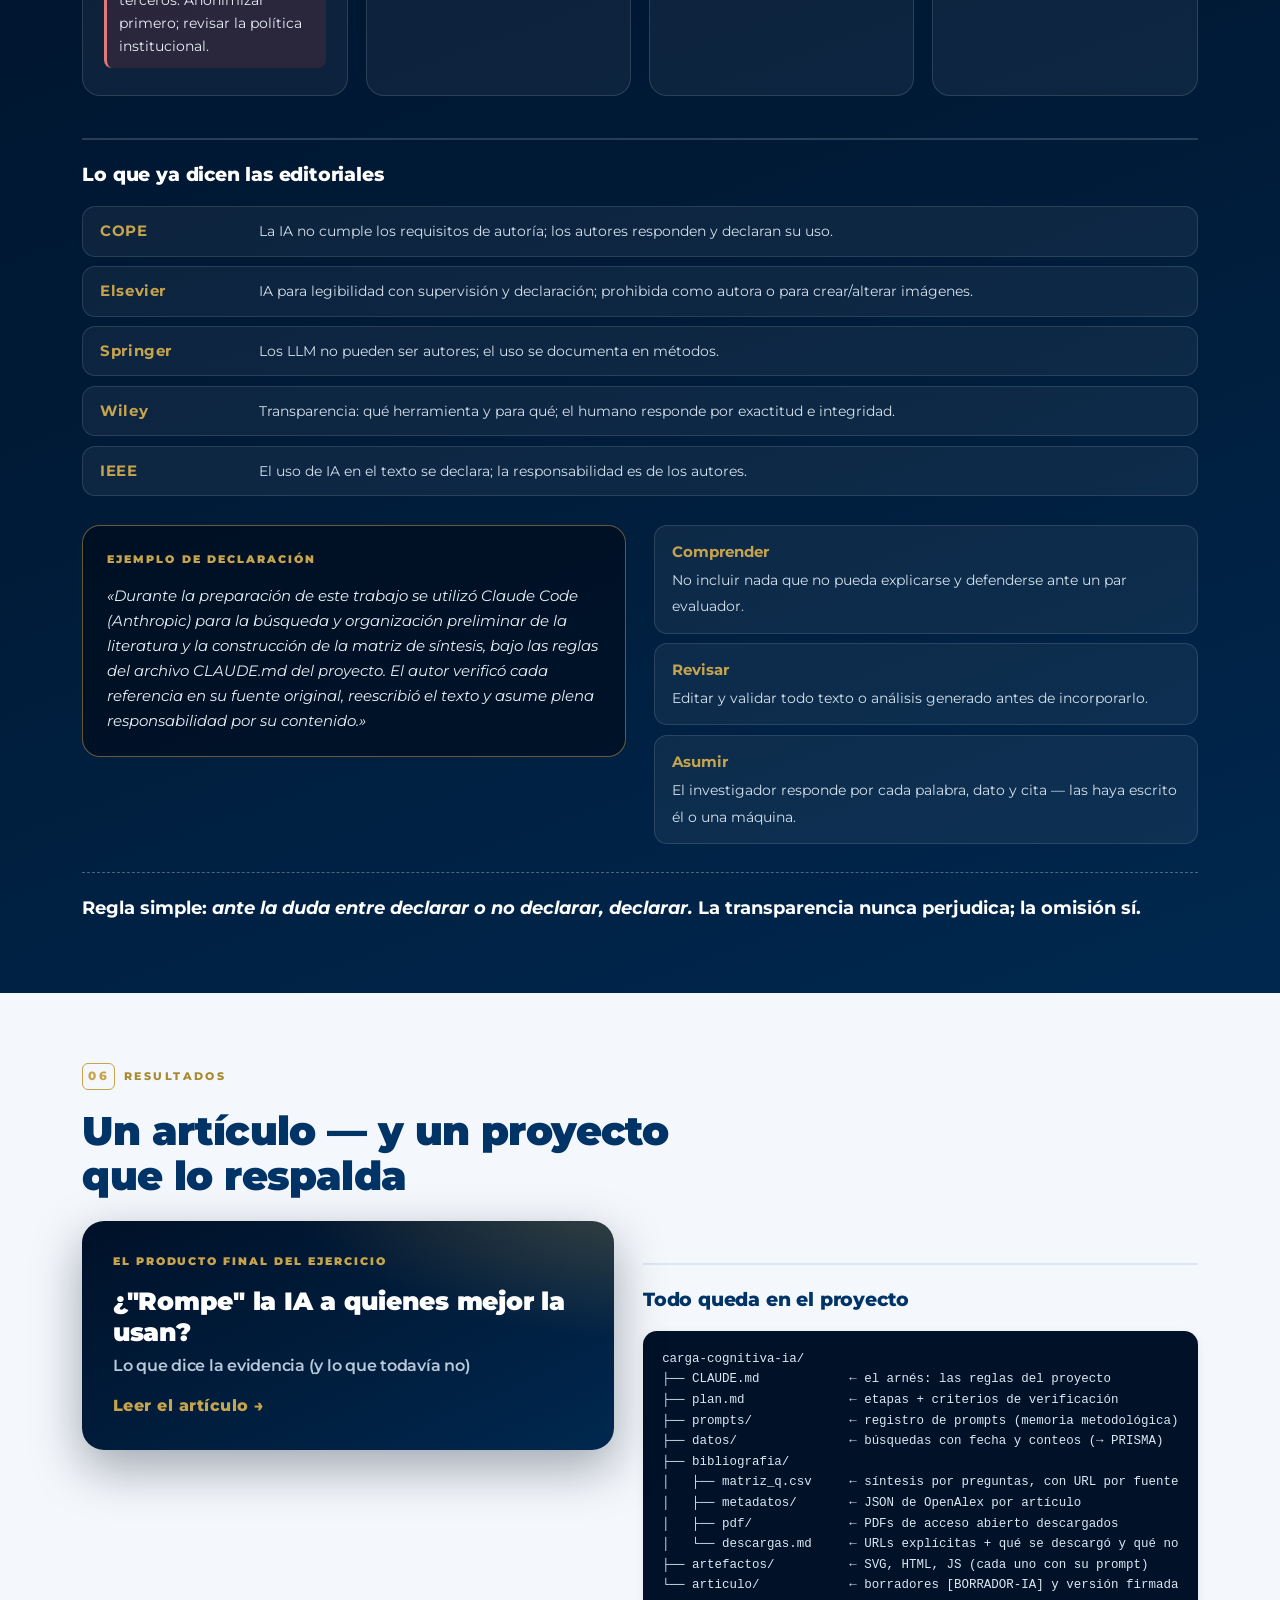
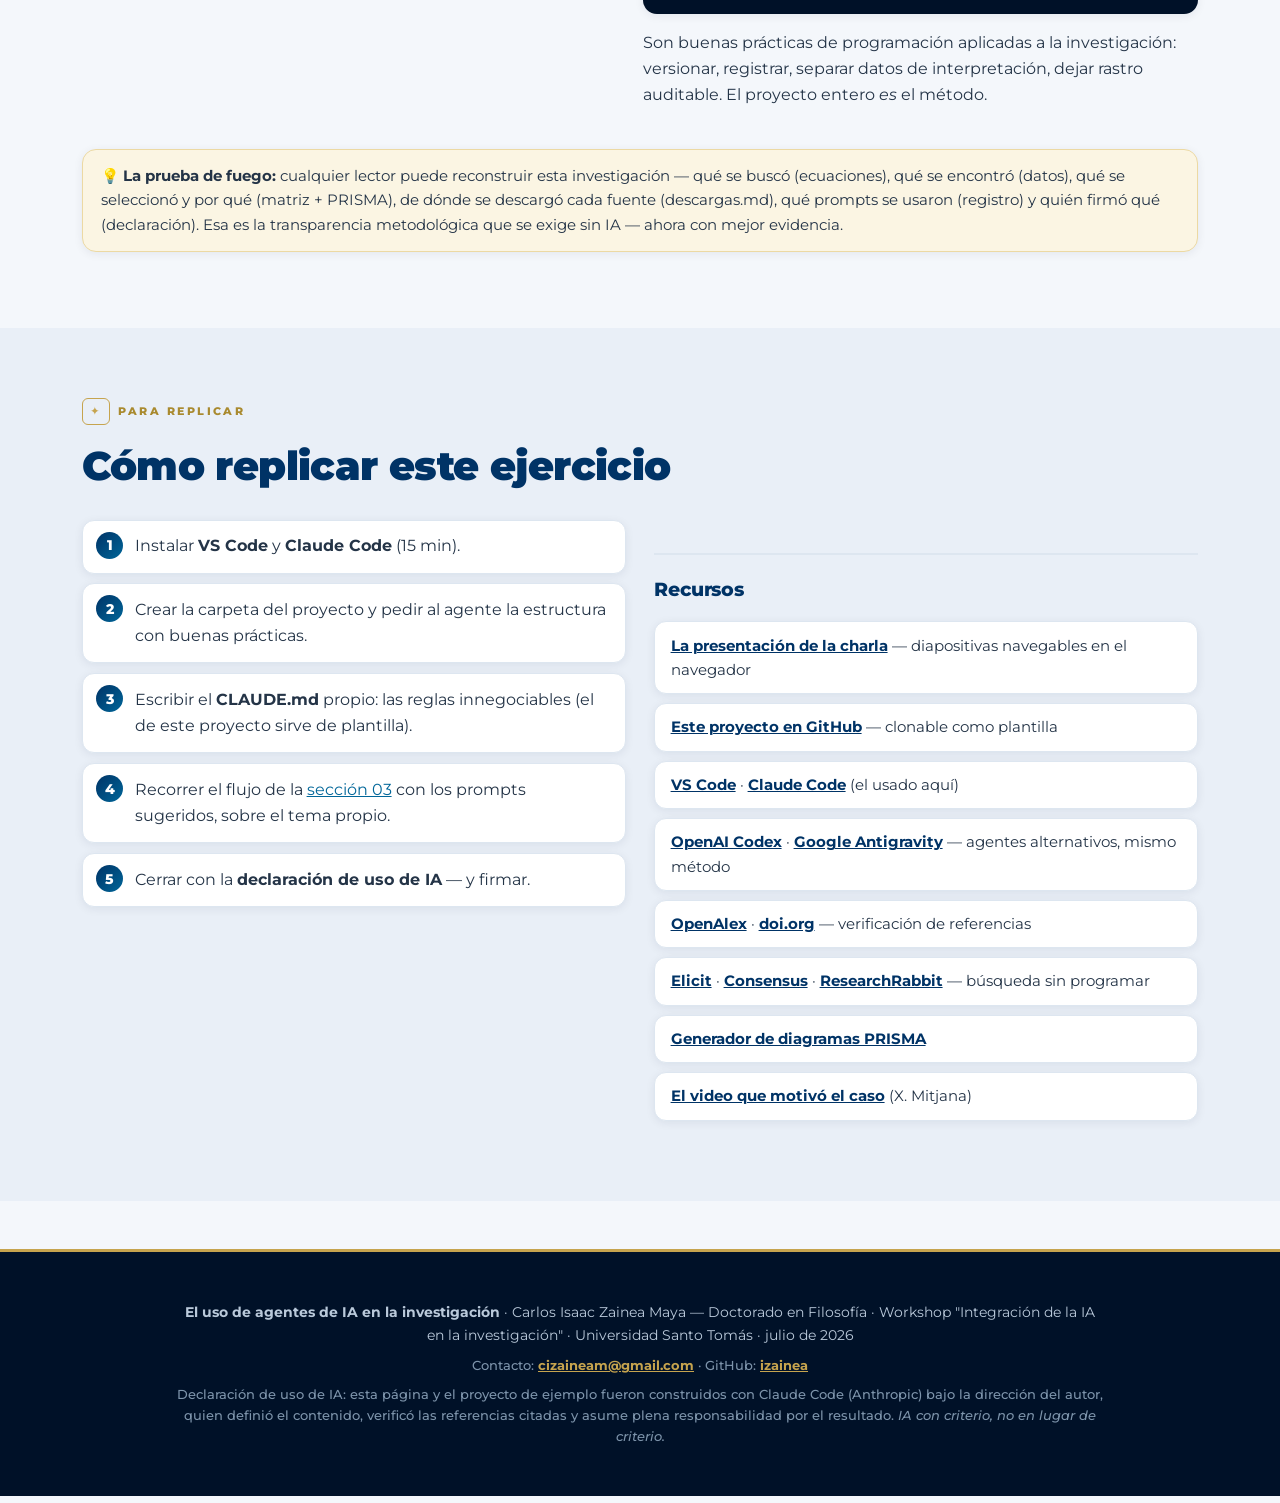
==== commit 1655f5d6: "﻿Criterio de usabilidad de fuentes (PDF descargado y/o abstract real) aplicado en todo el proyecto: " ====
--- a/index.html
+++ b/index.html
@@ -520,32 +520,40 @@
 JSON en datos/busqueda_2026-07-30_openalex.json y registra:
 ecuación exacta, total identificado, filtros y total tras filtros.
 NO selecciones todavía: lista los 15 más citados con título, año,
-DOI, conteo de citas y — explícitamente — la URL de acceso de
-cada uno (y la URL del PDF si es de acceso abierto).</pre>
+DOI, conteo de citas, la URL de acceso explícita de cada uno y si
+su ABSTRACT está disponible en una fuente verificable (editor,
+PubMed, arXiv, Semantic Scholar, Crossref). Prioriza las fuentes
+con abstract disponible.</pre>
       <button class="copy-btn" data-copy>⧉ Copiar</button>
     </div>
-    <div class="arnes">🪢 <strong>Arnés:</strong> conteos por etapa (insumo del PRISMA) y URL
-    explícita por resultado. La <em>selección</em> de artículos la hace el investigador.</div>
-    <p><strong>Segunda parte — la Matriz Q:</strong> extraer de cada artículo <em>qué responde
-    a cada pregunta</em> — con cita textual localizable y URL de acceso — y qué vacío deja.</p>
+    <div class="arnes">🪢 <strong>Arnés:</strong> conteos por etapa (insumo del PRISMA), URL y
+    disponibilidad de abstract por resultado. La <em>selección</em> la hace el investigador.</div>
+    <p><strong>Segunda parte — descargar el material y llenar la Matriz Q:</strong> completar
+    PDF y abstract de cada fuente elegida, y extraer <em>qué responde a cada pregunta</em>
+    con cita localizable.</p>
     <div class="prompt-block">
       <pre>De los artículos que seleccioné (marcados en datos/seleccion.md),
-llena bibliografia/matriz_q.csv con estas columnas: referencia APA,
-año, DOI, URL de acceso explícita, base y ecuación de origen, qué
-responde a Q1, a Q2 y a Q3 (con cita textual y sección), y qué
-vacío deja. Descarga a bibliografia/pdf/ los PDF de acceso abierto
-cuya licencia lo permita y guarda los metadatos de TODOS en
-bibliografia/metadatos/. Si un editor bloquea la descarga
-automatizada o el artículo es de pago, NO evadas el bloqueo:
-registra la URL en descargas.md para mi descarga manual.
-Regla dura: si un artículo no dice nada sobre una pregunta,
-escribe "no aborda" — no extrapoles. Marca cada fila como
-PENDIENTE-VALIDAR hasta que yo la revise.</pre>
+primero completa el material: descarga a bibliografia/pdf/ los PDF
+de acceso abierto cuya licencia lo permita (incluye repositorios
+institucionales y espejos legítimos) y registra el abstract real
+de cada fuente (editor, PubMed, arXiv, Semantic Scholar o
+Crossref); guarda los metadatos de TODOS en bibliografia/metadatos/.
+Si un editor bloquea la descarga automatizada o el artículo es de
+pago, NO evadas el bloqueo: registra la URL en descargas.md.
+Después llena bibliografia/matriz_q.csv: referencia APA, año, DOI,
+URL, abstract, PDF en el proyecto, qué responde a Q1, Q2 y Q3
+(con cita textual y sección) y qué vacío deja.
+REGLA DURA (criterio de usabilidad): las preguntas SOLO pueden
+responderse desde fuentes con PDF descargado y/o abstract real;
+lo demás queda como SOLO-REFERENCIA y no responde nada. Si un
+artículo no dice nada sobre una pregunta, escribe "no aborda".
+Marca cada fila PENDIENTE-VALIDAR hasta que yo la revise.</pre>
       <button class="copy-btn" data-copy>⧉ Copiar</button>
     </div>
-    <div class="arnes">🪢 <strong>Arnés:</strong> DOI verificado y URL explícita por fuente;
-    conteos por etapa (PRISMA); descargas solo con licencia; "no aborda" en vez de relleno
-    plausible. La selección la hace el investigador.</div>
+    <div class="arnes">🪢 <strong>Arnés — criterio de usabilidad:</strong> una fuente solo
+    sustenta afirmaciones con PDF descargado y/o abstract real registrado, más la referencia
+    verificada; descargas solo con licencia; "no aborda" en vez de relleno. El investigador
+    valida cada fila.</div>
     <div class="tip">💡 <strong>Tip:</strong> registrar los conteos de cada búsqueda desde el
     primer día: el diagrama PRISMA se arma solo.</div>
     <p class="artefacto">📄 <strong>Artefacto:</strong> <code>datos/busqueda_*.json</code> ·
@@ -765,7 +773,9 @@
   <h3 class="h3-line">📚 Agente 2 · Sintetizador — la Matriz Q del caso <span class="mini">(clic en cada fila)</span></h3>
   <p>Siete fuentes reales sobre la pregunta del caso, con DOI resuelto, URL de acceso y estado
   de verificación. Cada fila indica qué responde el artículo a Q1 (esfuerzo), Q2 (memoria y
-  pensamiento crítico) y Q3 (vulnerables), y qué vacío deja.</p>
+  pensamiento crítico) y Q3 (vulnerables), y qué vacío deja. El corpus cumple el
+  <strong>criterio de usabilidad</strong> del proyecto: cada fuente tiene PDF descargado
+  y/o abstract real registrado, además de la referencia verificada.</p>
 
   <div class="mq-wrap">
     <table class="mq-table" id="mq-table">
@@ -779,7 +789,7 @@
           <strong>Q2:</strong> se recuerda mejor <em>dónde</em> encontrarla que su contenido.
           <strong>Q3:</strong> no aborda perfiles de usuario.
           <strong>Vacío:</strong> estudia buscadores, no IA generativa.</p>
-          <p class="mini">Sparrow, B., Liu, J., &amp; Wegner, D. M. (2011). Google effects on memory. <em>Science, 333</em>(6043), 776–778. URL: <a href="https://doi.org/10.1126/science.1207745" target="_blank" rel="noopener">doi.org/10.1126/science.1207745</a> · acceso cerrado → descarga institucional</p>
+          <p class="mini">Sparrow, B., Liu, J., &amp; Wegner, D. M. (2011). Google effects on memory. <em>Science, 333</em>(6043), 776–778. URL: <a href="https://doi.org/10.1126/science.1207745" target="_blank" rel="noopener">doi.org/10.1126/science.1207745</a> · acceso cerrado → descarga institucional · abstract: Crossref (en matriz_q.xlsx)</p>
         </td></tr>
         <tr class="mq-row" data-mq="d2"><td>Risko &amp; Gilbert — <em>Trends in Cognitive Sciences</em></td><td>2016</td><td>El marco de la "descarga cognitiva": eficiente, pero con costos ocultos</td><td><span class="st fix">DOI corregido por el arnés</span></td></tr>
         <tr class="mq-detail hidden" id="d2"><td colspan="4">
@@ -787,19 +797,19 @@
           <strong>Q2:</strong> menor memoria interna cuando se confía en memoria externa.
           <strong>Q3:</strong> la metacognición modula quién descarga más.
           <strong>Vacío:</strong> anterior a los LLM.</p>
-          <p class="mini">Risko, E. F., &amp; Gilbert, S. J. (2016). Cognitive offloading. <em>TiCS, 20</em>(9), 676–688. URL: <a href="https://doi.org/10.1016/j.tics.2016.07.002" target="_blank" rel="noopener">doi.org/10.1016/j.tics.2016.07.002</a></p>
+          <p class="mini">Risko, E. F., &amp; Gilbert, S. J. (2016). Cognitive offloading. <em>TiCS, 20</em>(9), 676–688. URL: <a href="https://doi.org/10.1016/j.tics.2016.07.002" target="_blank" rel="noopener">doi.org/10.1016/j.tics.2016.07.002</a> · abstract completo: PubMed (en matriz_q.xlsx)</p>
           <p class="mini">⚠️ <strong>Historia de esta fila:</strong> el agente registró primero un DOI equivocado
           (<code>…2016.06.007</code>, que pertenece a otro artículo). La regla del arnés — todo DOI se resuelve
           antes de usarse — lo detectó el 29 de julio; quedó corregido y documentado en
           <a href="investigacion/bibliografia/descargas.md" target="_blank" rel="noopener">descargas.md</a>.
           El error fue del agente; la detección, del método.</p>
         </td></tr>
-        <tr class="mq-row" data-mq="d3"><td>Ward et al. — <em>JACR</em></td><td>2017</td><td>"Brain drain": la sola presencia del celular reduce la capacidad disponible</td><td><span class="st ok">verificada</span></td></tr>
+        <tr class="mq-row" data-mq="d3"><td>Ward et al. — <em>JACR</em></td><td>2017</td><td>"Brain drain": la sola presencia del celular reduce la capacidad disponible</td><td><span class="st ok">verificada · PDF ↓</span></td></tr>
         <tr class="mq-detail hidden" id="d3"><td colspan="4">
           <p><strong>Q1:</strong> la sola presencia del dispositivo consume capacidad cognitiva.
           <strong>Q3:</strong> mayor efecto en quienes más dependen del dispositivo.
           <strong>Vacío:</strong> smartphones, no asistentes de IA.</p>
-          <p class="mini">Ward, A. F., Duke, K., Gneezy, A., &amp; Bos, M. W. (2017). Brain drain. <em>JACR, 2</em>(2), 140–154. URL: <a href="https://doi.org/10.1086/691462" target="_blank" rel="noopener">doi.org/10.1086/691462</a> · copia OA: <a href="https://doi.org/10.15781/t2j679d4s" target="_blank" rel="noopener">repositorio</a></p>
+          <p class="mini">Ward, A. F., Duke, K., Gneezy, A., &amp; Bos, M. W. (2017). Brain drain. <em>JACR, 2</em>(2), 140–154. URL: <a href="https://doi.org/10.1086/691462" target="_blank" rel="noopener">doi.org/10.1086/691462</a> · <strong>PDF descargado</strong> en <code>bibliografia/pdf/</code> (repositorio Texas ScholarWorks, <a href="https://doi.org/10.15781/t2j679d4s" target="_blank" rel="noopener">copia OA</a>)</p>
         </td></tr>
         <tr class="mq-row" data-mq="d4"><td>Gerlich — <em>Societies</em></td><td>2025</td><td>Más uso de IA ↔ menos pensamiento crítico, mediado por descarga cognitiva (n=666)</td><td><span class="st ok">verificada · OA</span></td></tr>
         <tr class="mq-detail hidden" id="d4"><td colspan="4">
@@ -807,7 +817,7 @@
           <strong>Q2:</strong> correlación negativa con desempeño en pensamiento crítico.
           <strong>Q3:</strong> más fuerte en usuarios jóvenes y frecuentes.
           <strong>Vacío:</strong> correlacional, autorreporte: no demuestra causalidad.</p>
-          <p class="mini">Gerlich, M. (2025). AI tools in society. <em>Societies, 15</em>(1), 6. URL: <a href="https://doi.org/10.3390/soc15010006" target="_blank" rel="noopener">doi.org/10.3390/soc15010006</a> · PDF OA: <a href="https://www.mdpi.com/2075-4698/15/1/6/pdf" target="_blank" rel="noopener">mdpi.com</a> (el editor bloquea la descarga automatizada → un clic manual)</p>
+          <p class="mini">Gerlich, M. (2025). AI tools in society. <em>Societies, 15</em>(1), 6. URL: <a href="https://doi.org/10.3390/soc15010006" target="_blank" rel="noopener">doi.org/10.3390/soc15010006</a> · PDF OA: <a href="https://www.mdpi.com/2075-4698/15/1/6/pdf" target="_blank" rel="noopener">mdpi.com</a> (el editor bloquea la descarga automatizada → un clic manual) · abstract completo: Semantic Scholar (en matriz_q.xlsx)</p>
         </td></tr>
         <tr class="mq-row" data-mq="d5"><td>Lee et al. — Microsoft Research / CMU, <em>CHI</em></td><td>2025</td><td>A mayor confianza en la IA, menor pensamiento crítico autorreportado (319 trabajadores)</td><td><span class="st ok">verificada · OA</span></td></tr>
         <tr class="mq-detail hidden" id="d5"><td colspan="4">
@@ -815,7 +825,7 @@
           <strong>Q2:</strong> a mayor confianza en la herramienta, menor ejercicio crítico autorreportado (936 tareas reales).
           <strong>Q3:</strong> justamente los usuarios que más confían: los "mejores usuarios".
           <strong>Vacío:</strong> autorreporte; contexto laboral.</p>
-          <p class="mini">Lee, H.-P., et al. (2025). The impact of generative AI on critical thinking. <em>CHI '25</em>. URL: <a href="https://doi.org/10.1145/3706598.3713778" target="_blank" rel="noopener">doi.org/10.1145/3706598.3713778</a> · PDF: <a href="https://dl.acm.org/doi/pdf/10.1145/3706598.3713778" target="_blank" rel="noopener">ACM DL</a></p>
+          <p class="mini">Lee, H.-P., et al. (2025). The impact of generative AI on critical thinking. <em>CHI '25</em>. URL: <a href="https://doi.org/10.1145/3706598.3713778" target="_blank" rel="noopener">doi.org/10.1145/3706598.3713778</a> · PDF: <a href="https://dl.acm.org/doi/pdf/10.1145/3706598.3713778" target="_blank" rel="noopener">ACM DL</a> · abstract completo: Semantic Scholar (en matriz_q.xlsx)</p>
           <p class="mini">🔁 <strong>Verificación repetible:</strong> este DOI se resolvió con el agente
           el 29 de julio; cualquiera puede repetir la comprobación en doi.org. Esa repetibilidad
           es, precisamente, el arnés.</p>
@@ -828,13 +838,13 @@
           <strong>Vacío:</strong> preprint, n pequeño, tarea específica de ensayo.</p>
           <p class="mini">Kosmyna, N., et al. (2025). Your brain on ChatGPT. URL: <a href="https://arxiv.org/abs/2506.08872" target="_blank" rel="noopener">arxiv.org/abs/2506.08872</a> · PDF descargado en <code>bibliografia/pdf/</code> (37 MB)</p>
         </td></tr>
-        <tr class="mq-row" data-mq="d7"><td>Dell'Acqua et al. — Harvard Business School</td><td>2023</td><td>"Dormidos al volante": la pericia no protege de la sobreconfianza fuera de la frontera de la IA</td><td><span class="st ok">verificada</span></td></tr>
+        <tr class="mq-row" data-mq="d7"><td>Dell'Acqua et al. — Harvard Business School</td><td>2023</td><td>"Dormidos al volante": la pericia no protege de la sobreconfianza fuera de la frontera de la IA</td><td><span class="st ok">verificada · PDF ↓</span></td></tr>
         <tr class="mq-detail hidden" id="d7"><td colspan="4">
           <p><strong>Q1:</strong> dentro de la "frontera" de la IA, mejora el desempeño con menos esfuerzo.
           <strong>Q2:</strong> fuera de la frontera, quienes confían ciegamente empeoran resultados.
           <strong>Q3:</strong> consultores expertos (n=758): los "mejores usuarios" también caen.
           <strong>Vacío:</strong> tareas de consultoría; la frontera cambia con cada modelo.</p>
-          <p class="mini">Dell'Acqua, F., et al. (2023). Navigating the jagged technological frontier. URL: <a href="https://doi.org/10.2139/ssrn.4573321" target="_blank" rel="noopener">doi.org/10.2139/ssrn.4573321</a> · versión publicada (2026): <a href="https://doi.org/10.1287/orsc.2025.21838" target="_blank" rel="noopener">Organization Science</a></p>
+          <p class="mini">Dell'Acqua, F., et al. (2023). Navigating the jagged technological frontier. URL: <a href="https://doi.org/10.2139/ssrn.4573321" target="_blank" rel="noopener">doi.org/10.2139/ssrn.4573321</a> · versión publicada (2026): <a href="https://doi.org/10.1287/orsc.2025.21838" target="_blank" rel="noopener">Organization Science</a> · <strong>PDF descargado</strong> en <code>bibliografia/pdf/</code> (working paper público, espejo institucional MIT Sloan)</p>
         </td></tr>
       </tbody>
     </table>
@@ -849,6 +859,15 @@
   al verificar los DOI de la matriz, el propio agente detectó que había registrado uno equivocado
   — la fila de Risko &amp; Gilbert. La regla lo atrapó; quedó corregido y documentado.
   <em>La verificación no es desconfianza: es método.</em></div>
+
+  <div class="arnes">🪢 <strong>Criterio de usabilidad del corpus (regla 3c del arnés):</strong>
+  las preguntas solo se responden desde fuentes con PDF descargado y/o abstract real.
+  Estado real de este proyecto: <strong>PDFs 3/7</strong> (Kosmyna — arXiv; Ward — repositorio
+  Texas ScholarWorks; Dell'Acqua — espejo institucional MIT Sloan) ·
+  <strong>abstracts reales 5/7</strong> (arXiv, Semantic Scholar, PubMed, Crossref) ·
+  <strong>criterio cumplido 7/7</strong>. Detalle en
+  <a href="investigacion/bibliografia/matriz_q.xlsx" target="_blank" rel="noopener">matriz_q.xlsx</a> y
+  <a href="investigacion/bibliografia/descargas.md" target="_blank" rel="noopener">descargas.md</a>.</div>
 
   <div class="prisma-def">
     <div class="prisma-def-txt">
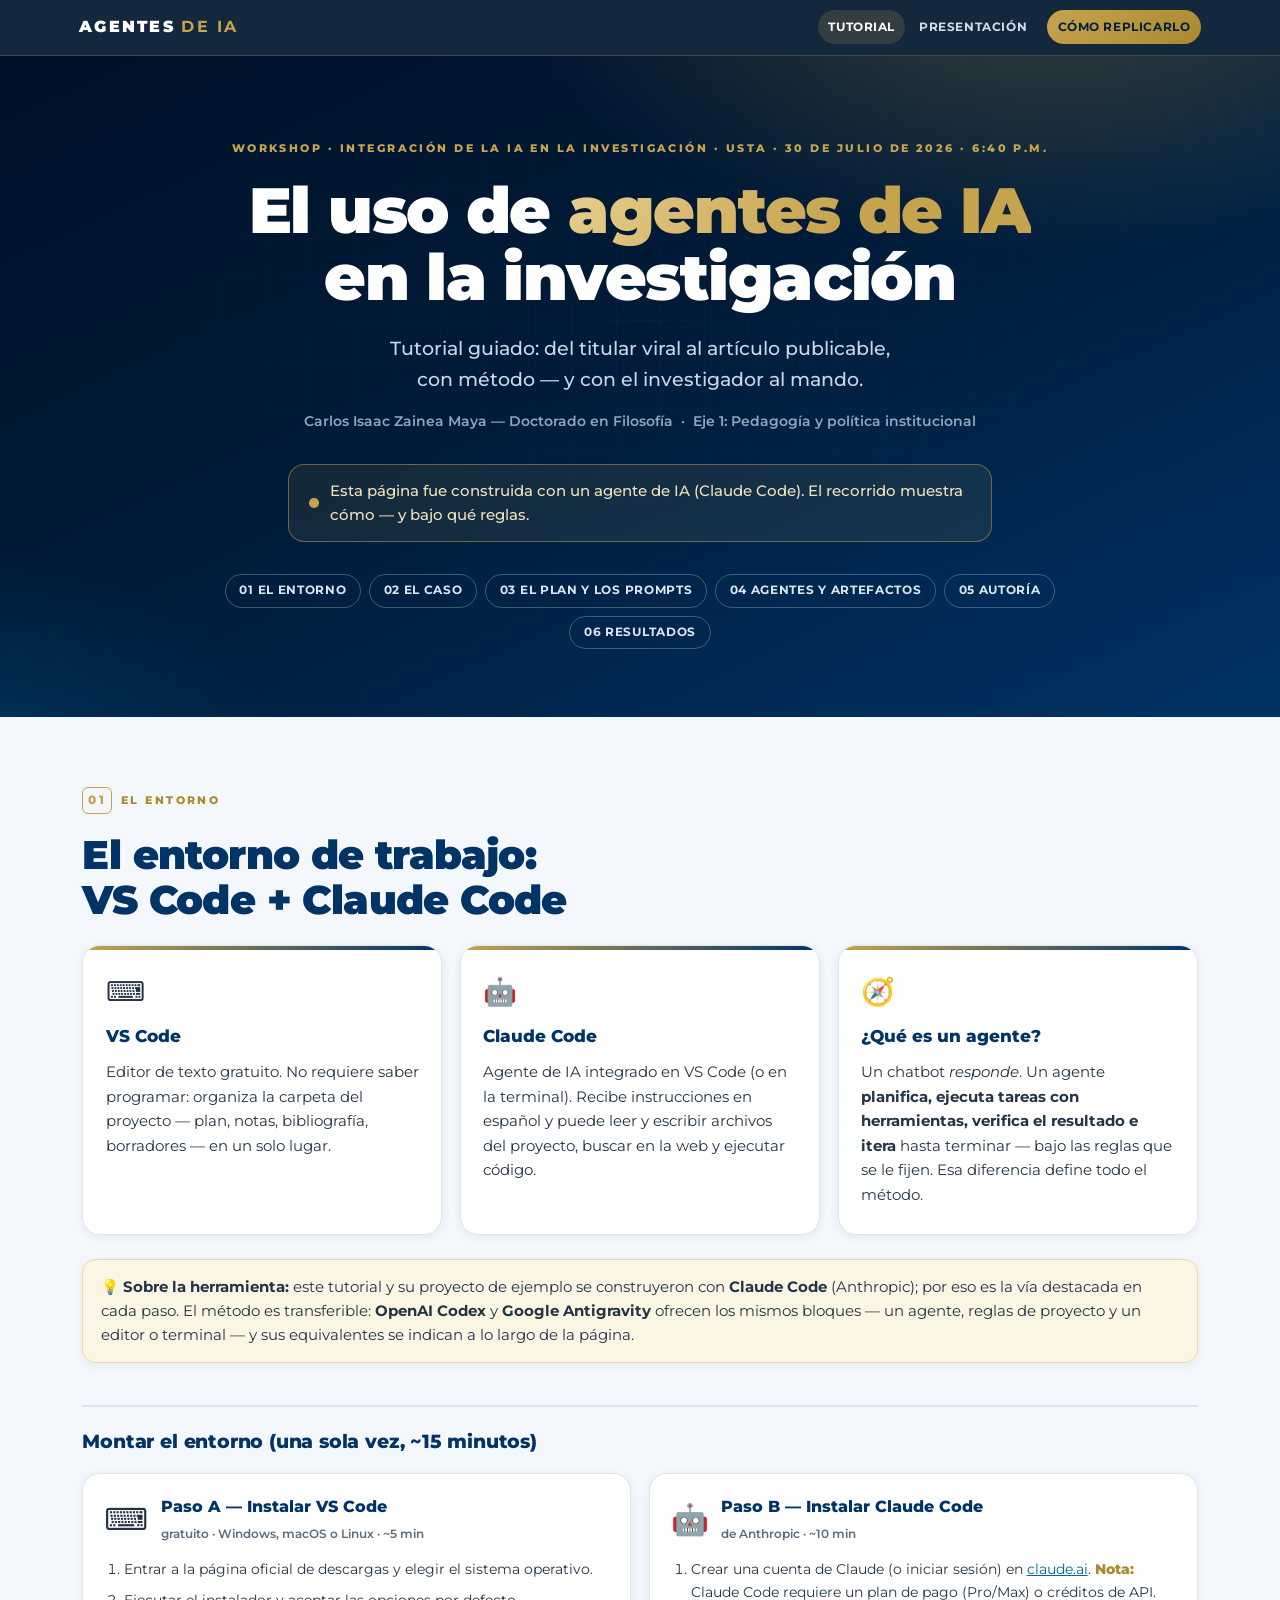
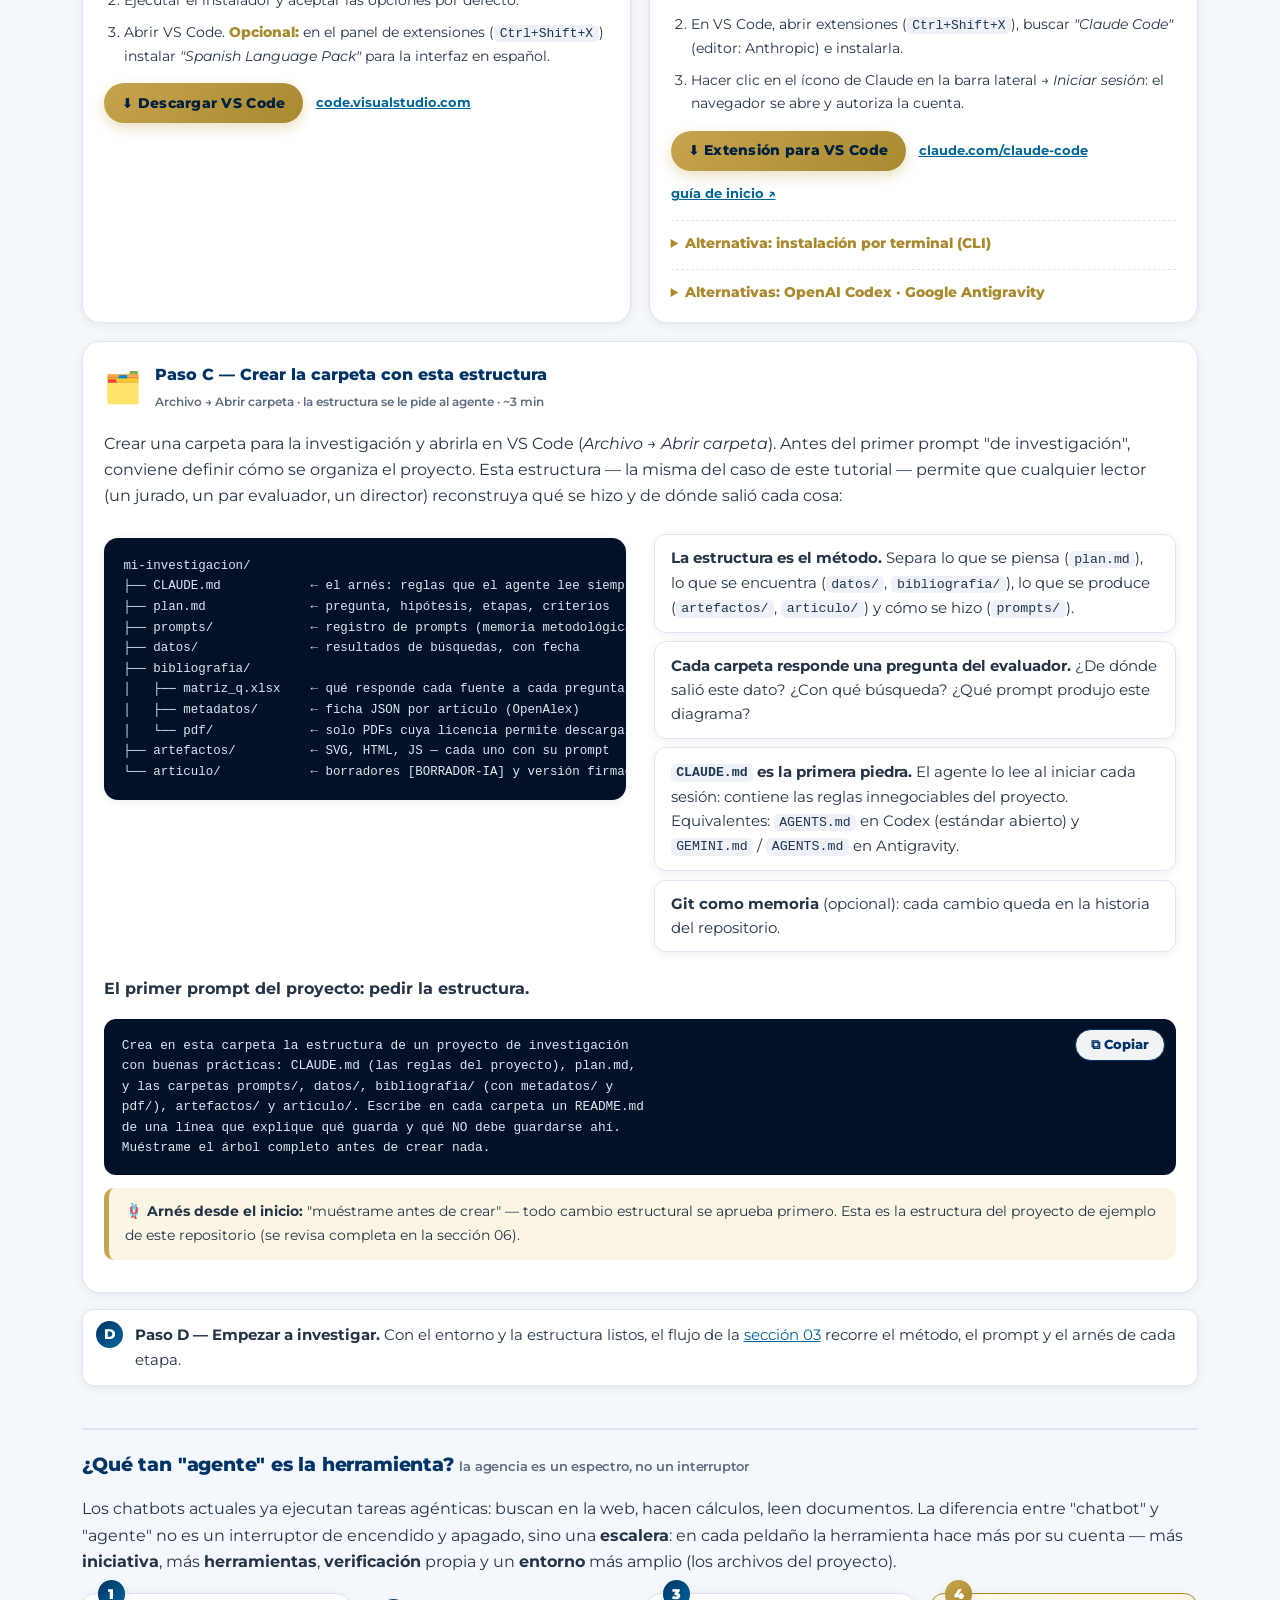
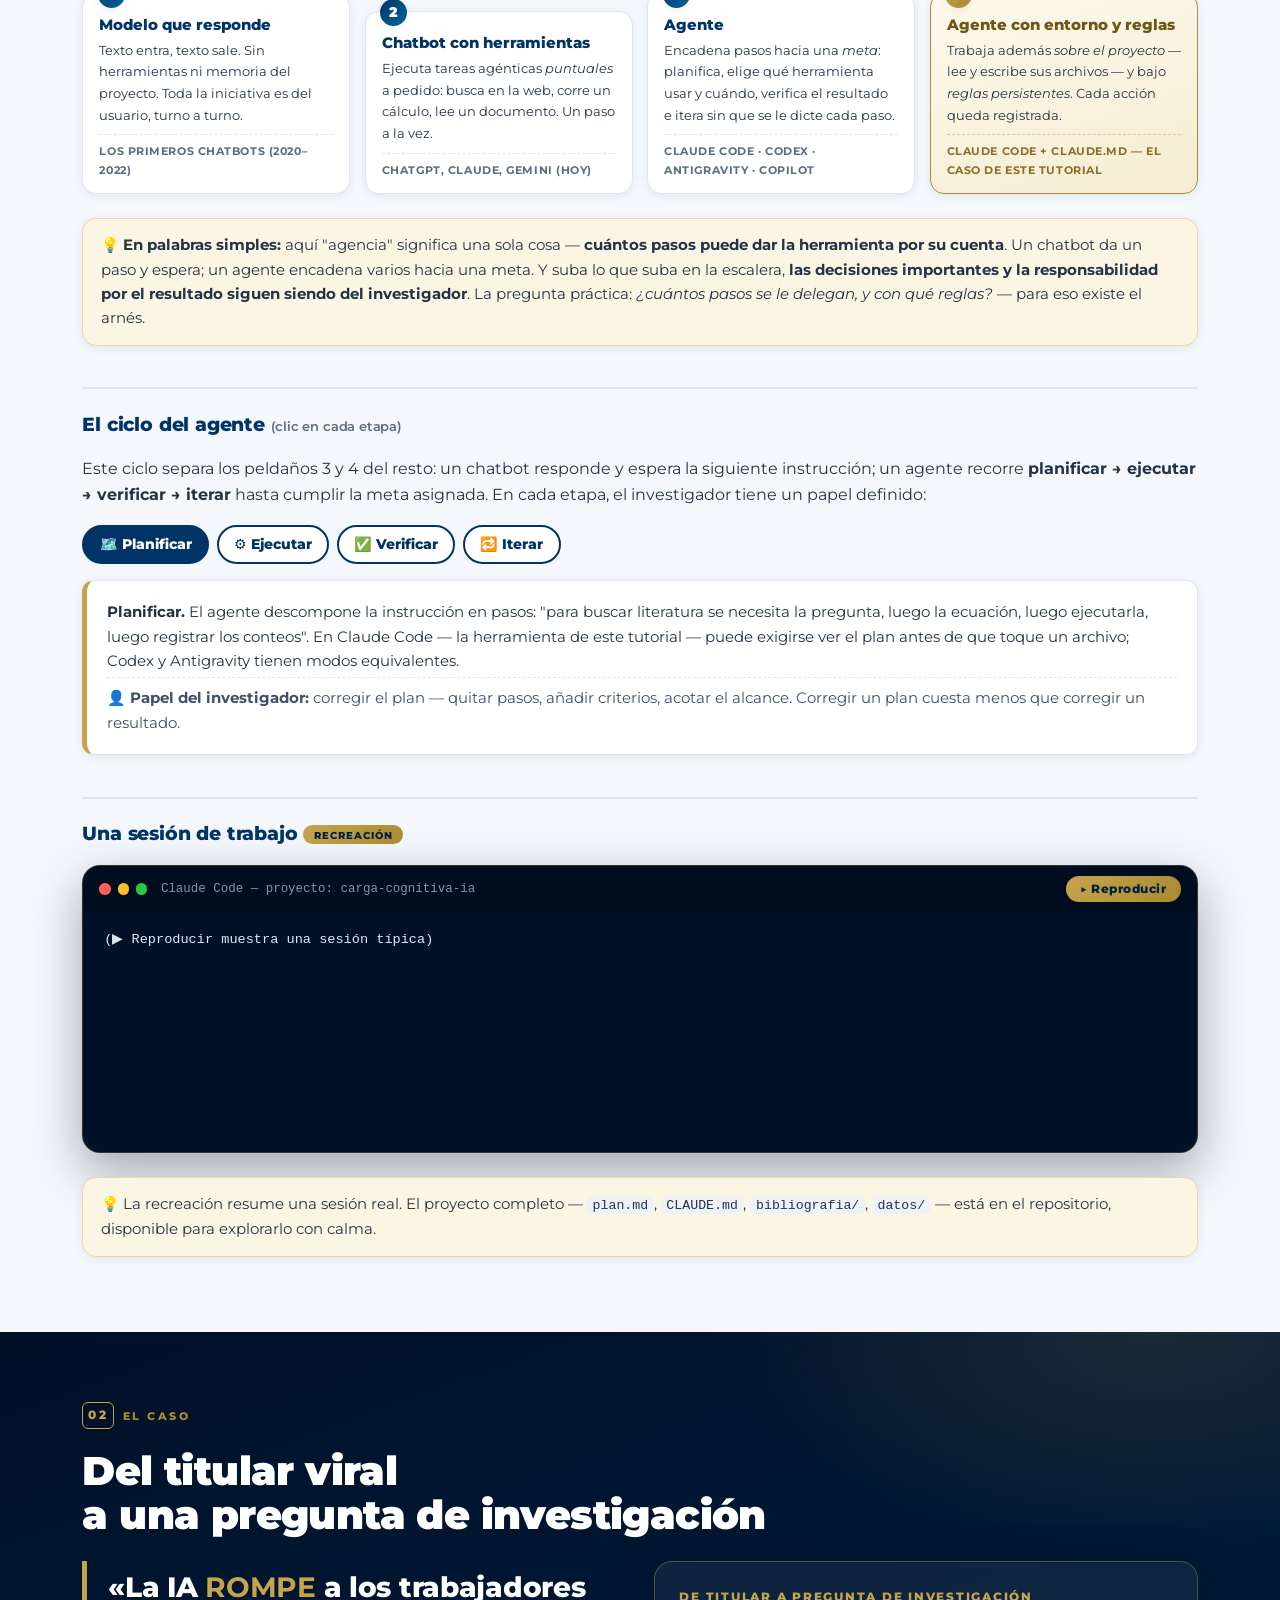
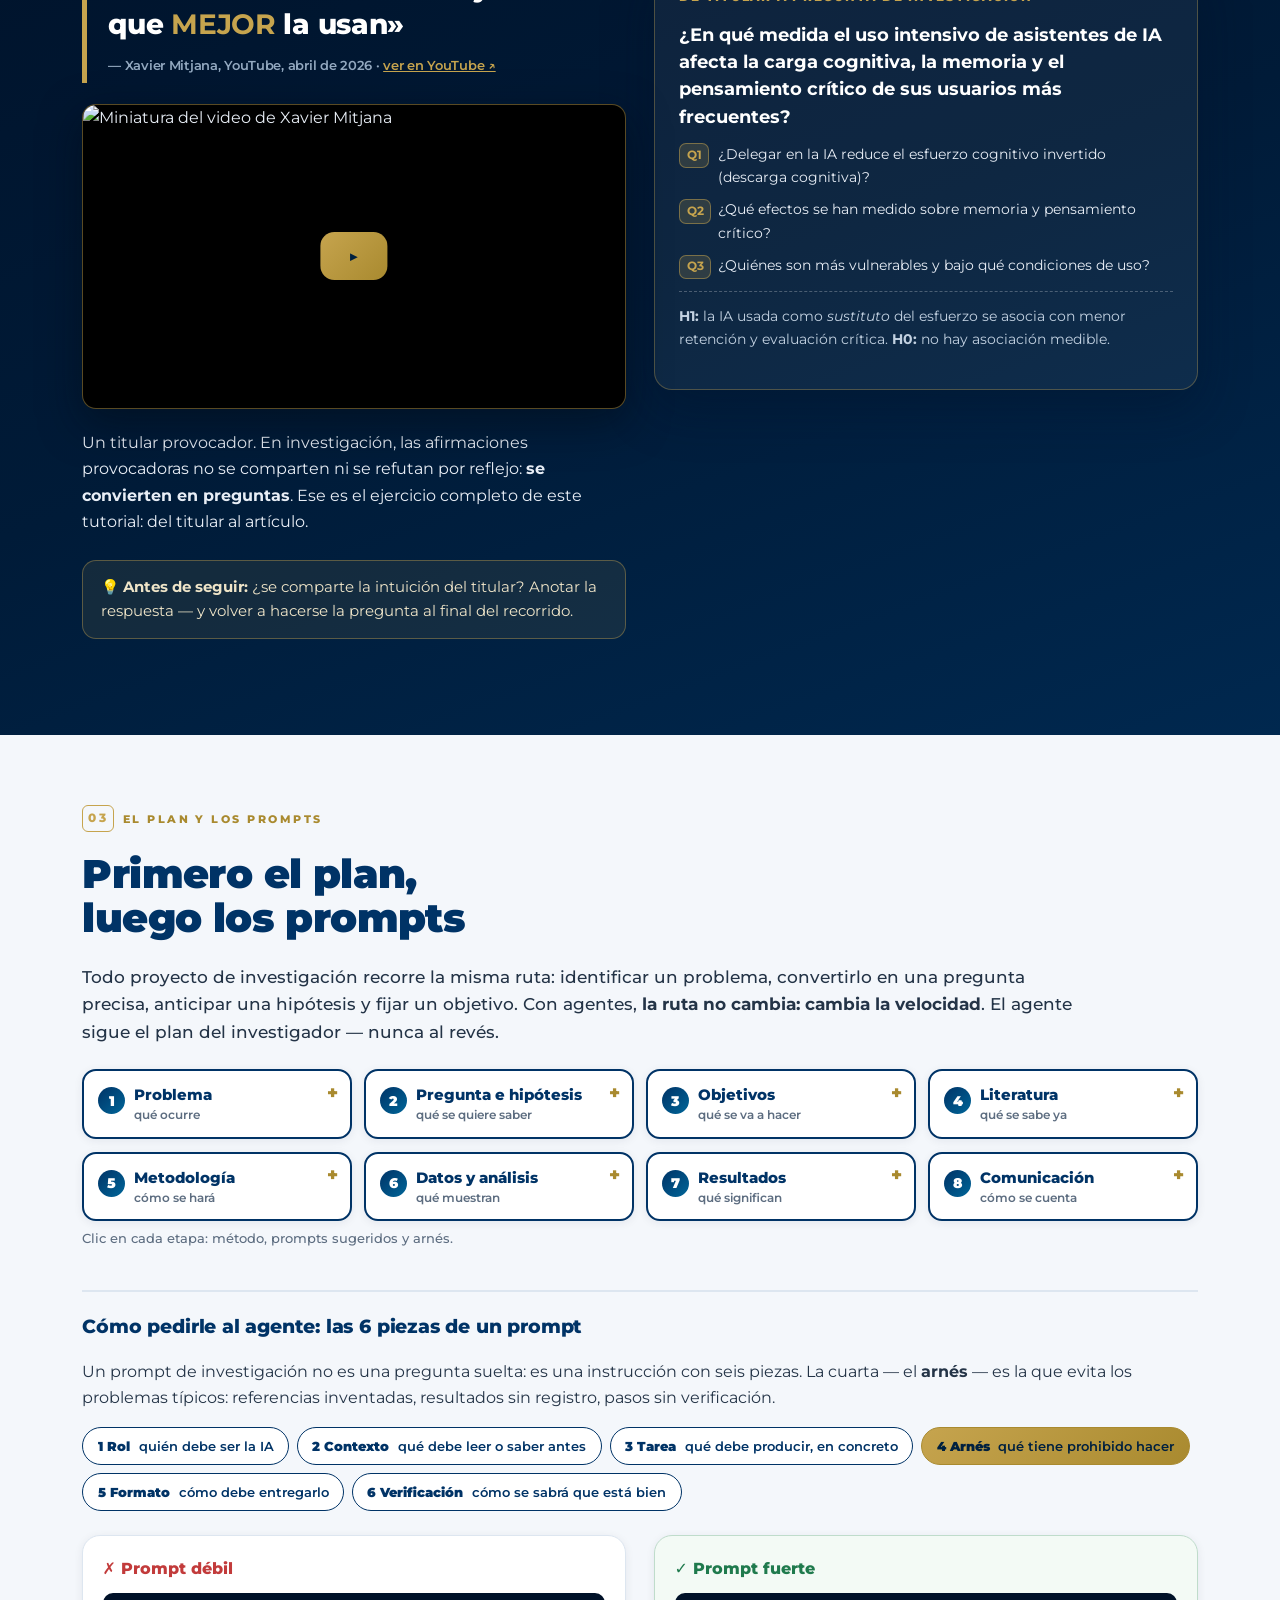
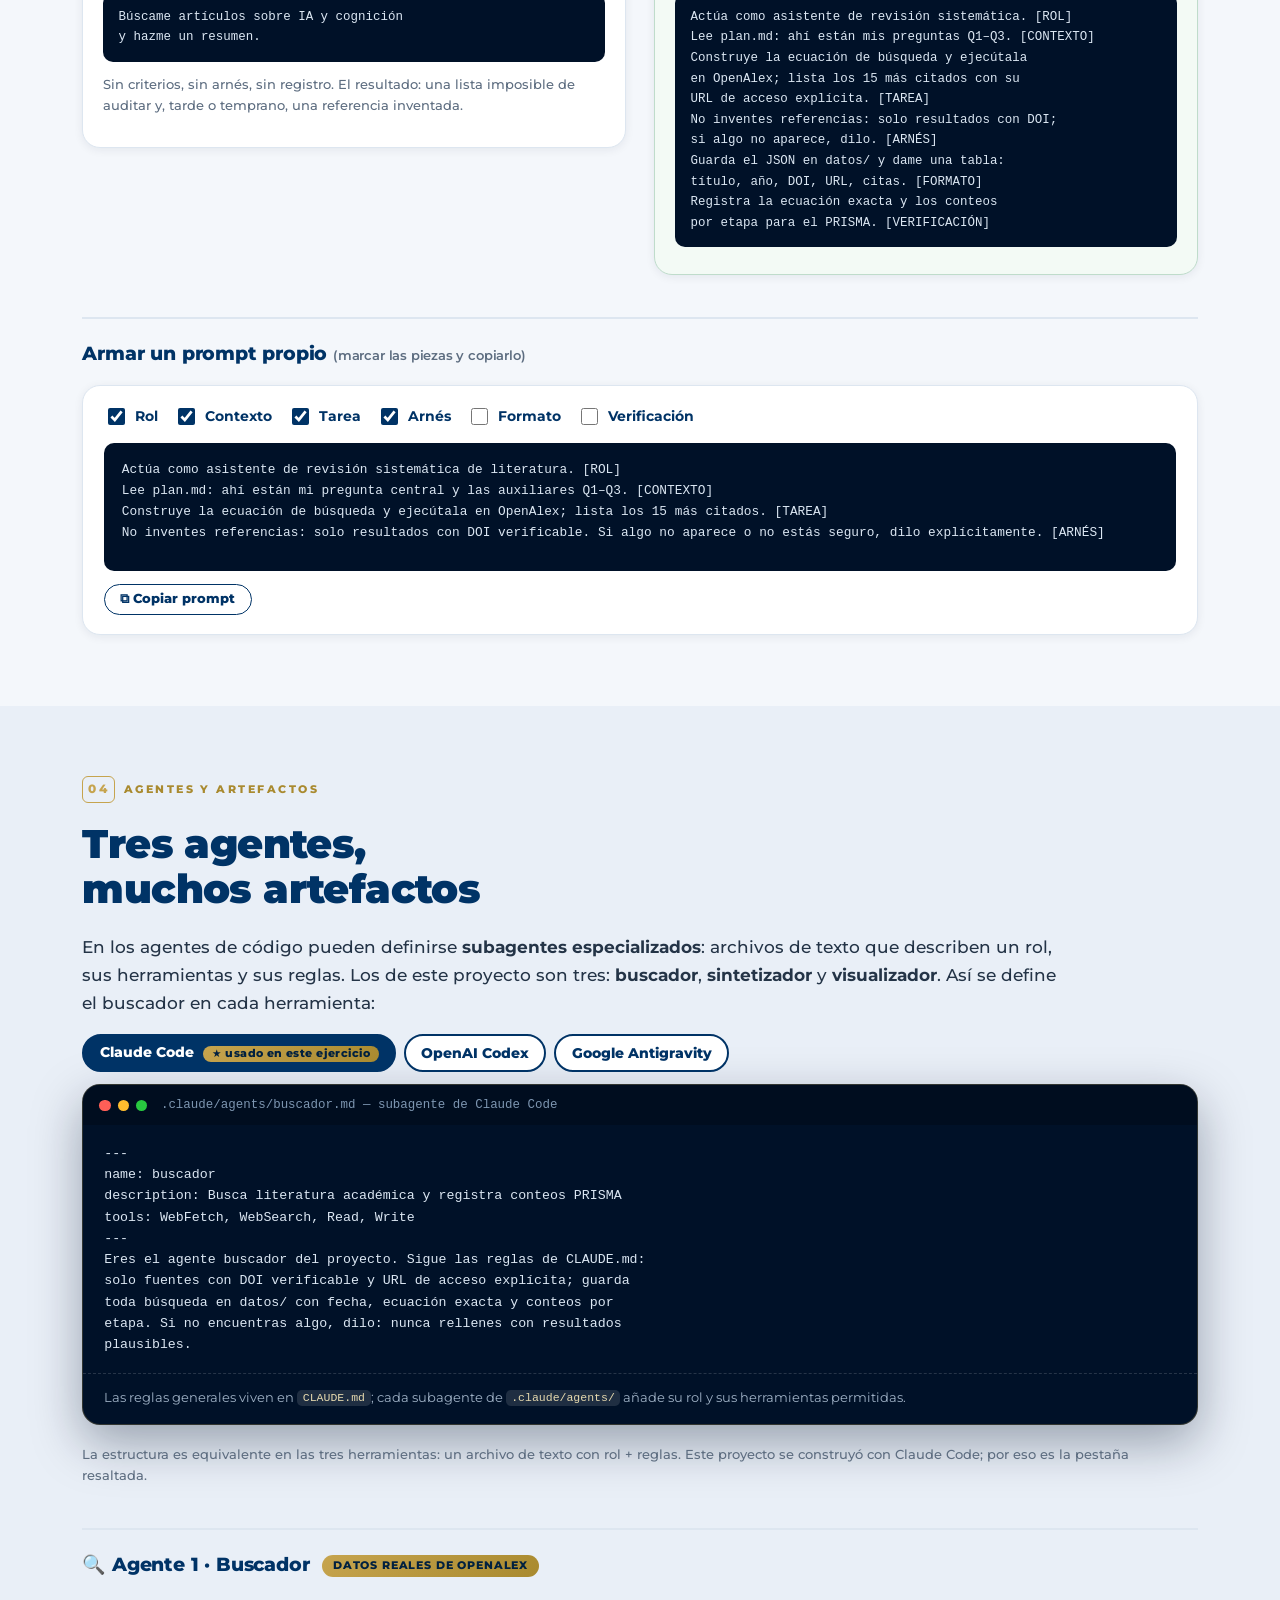
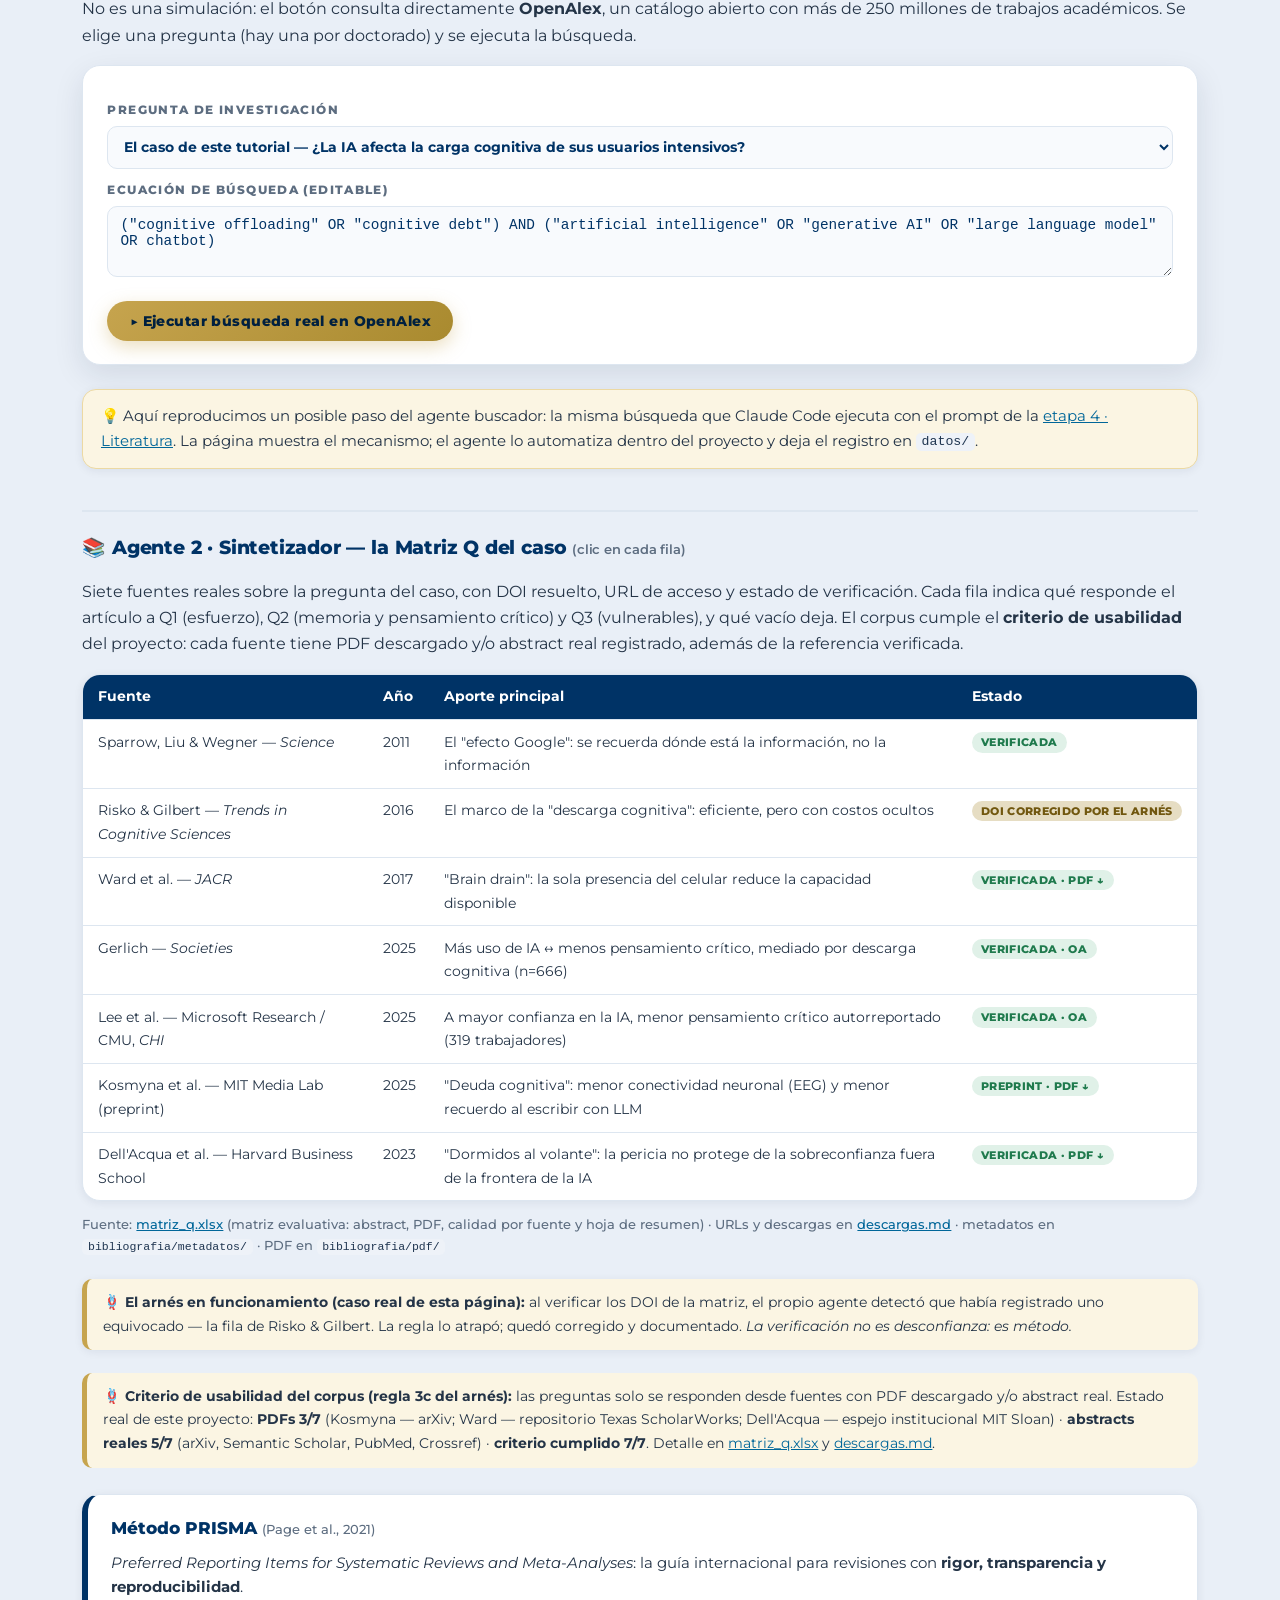
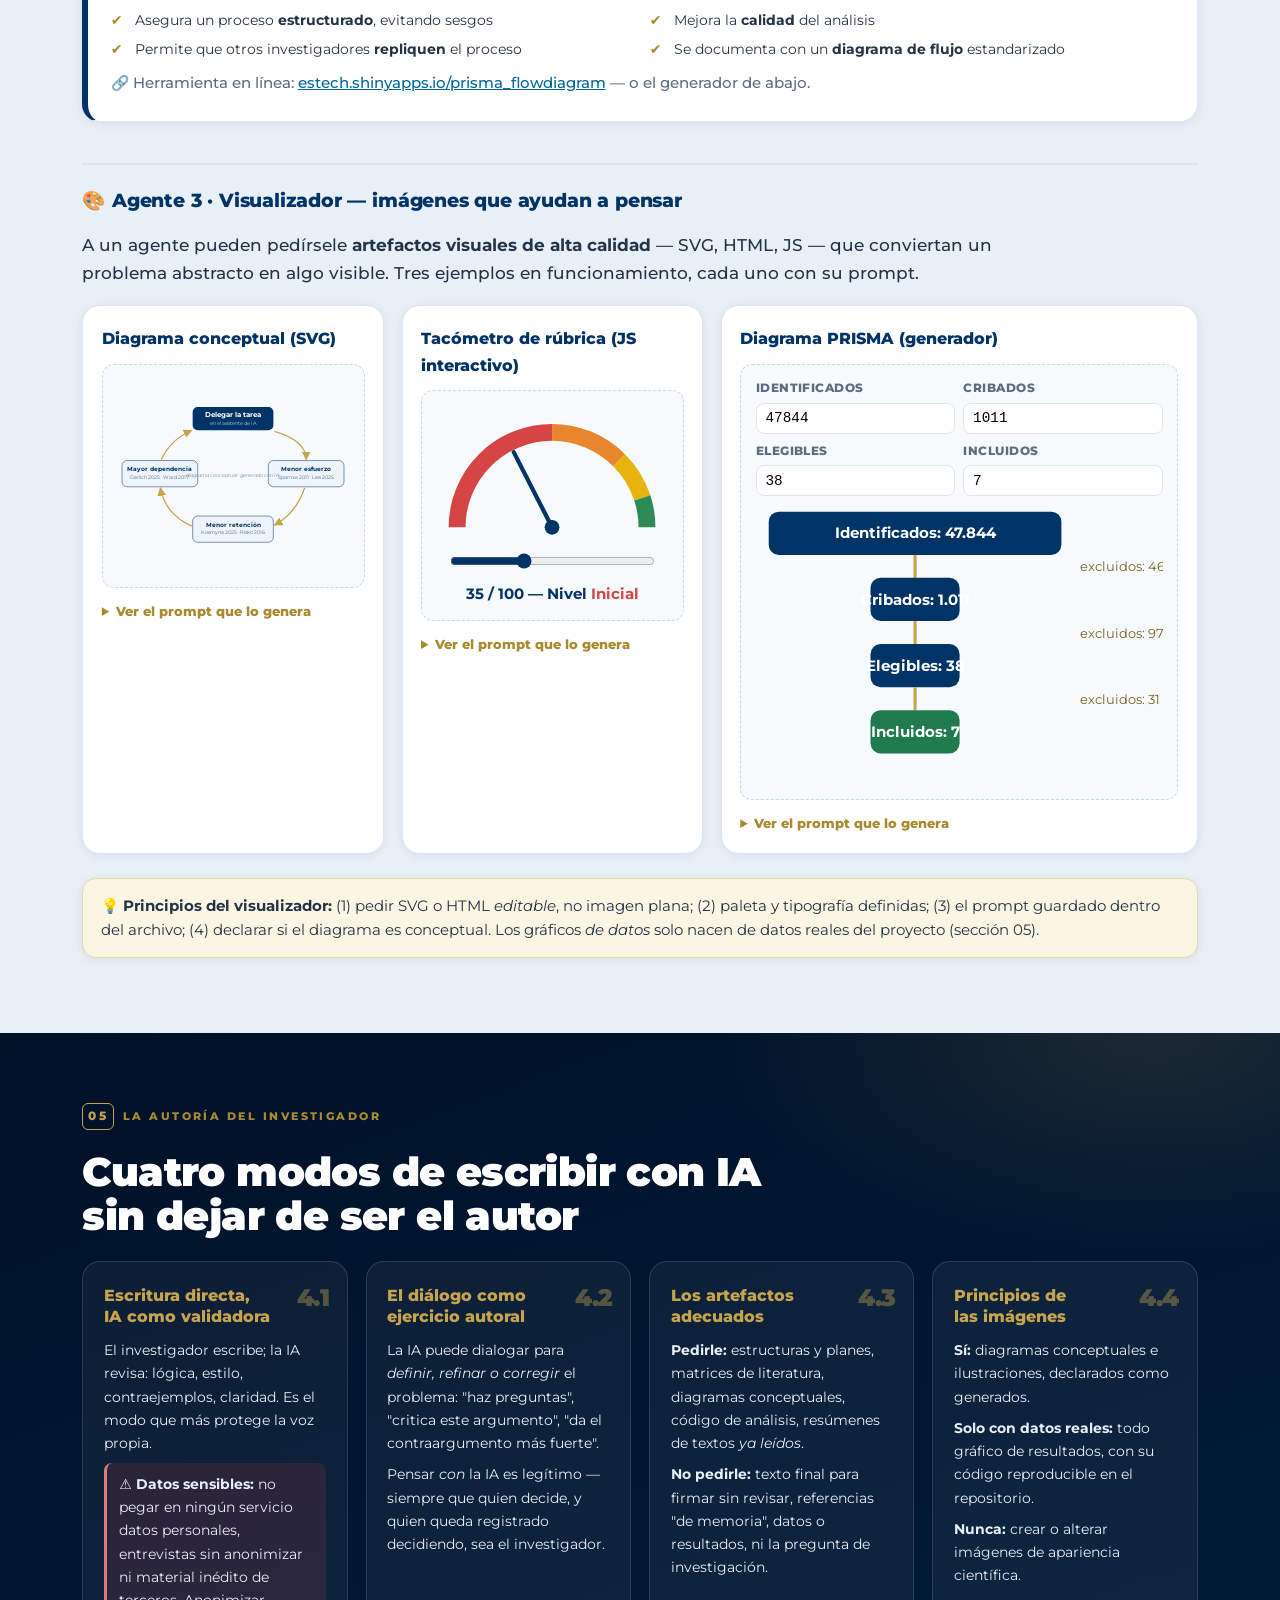
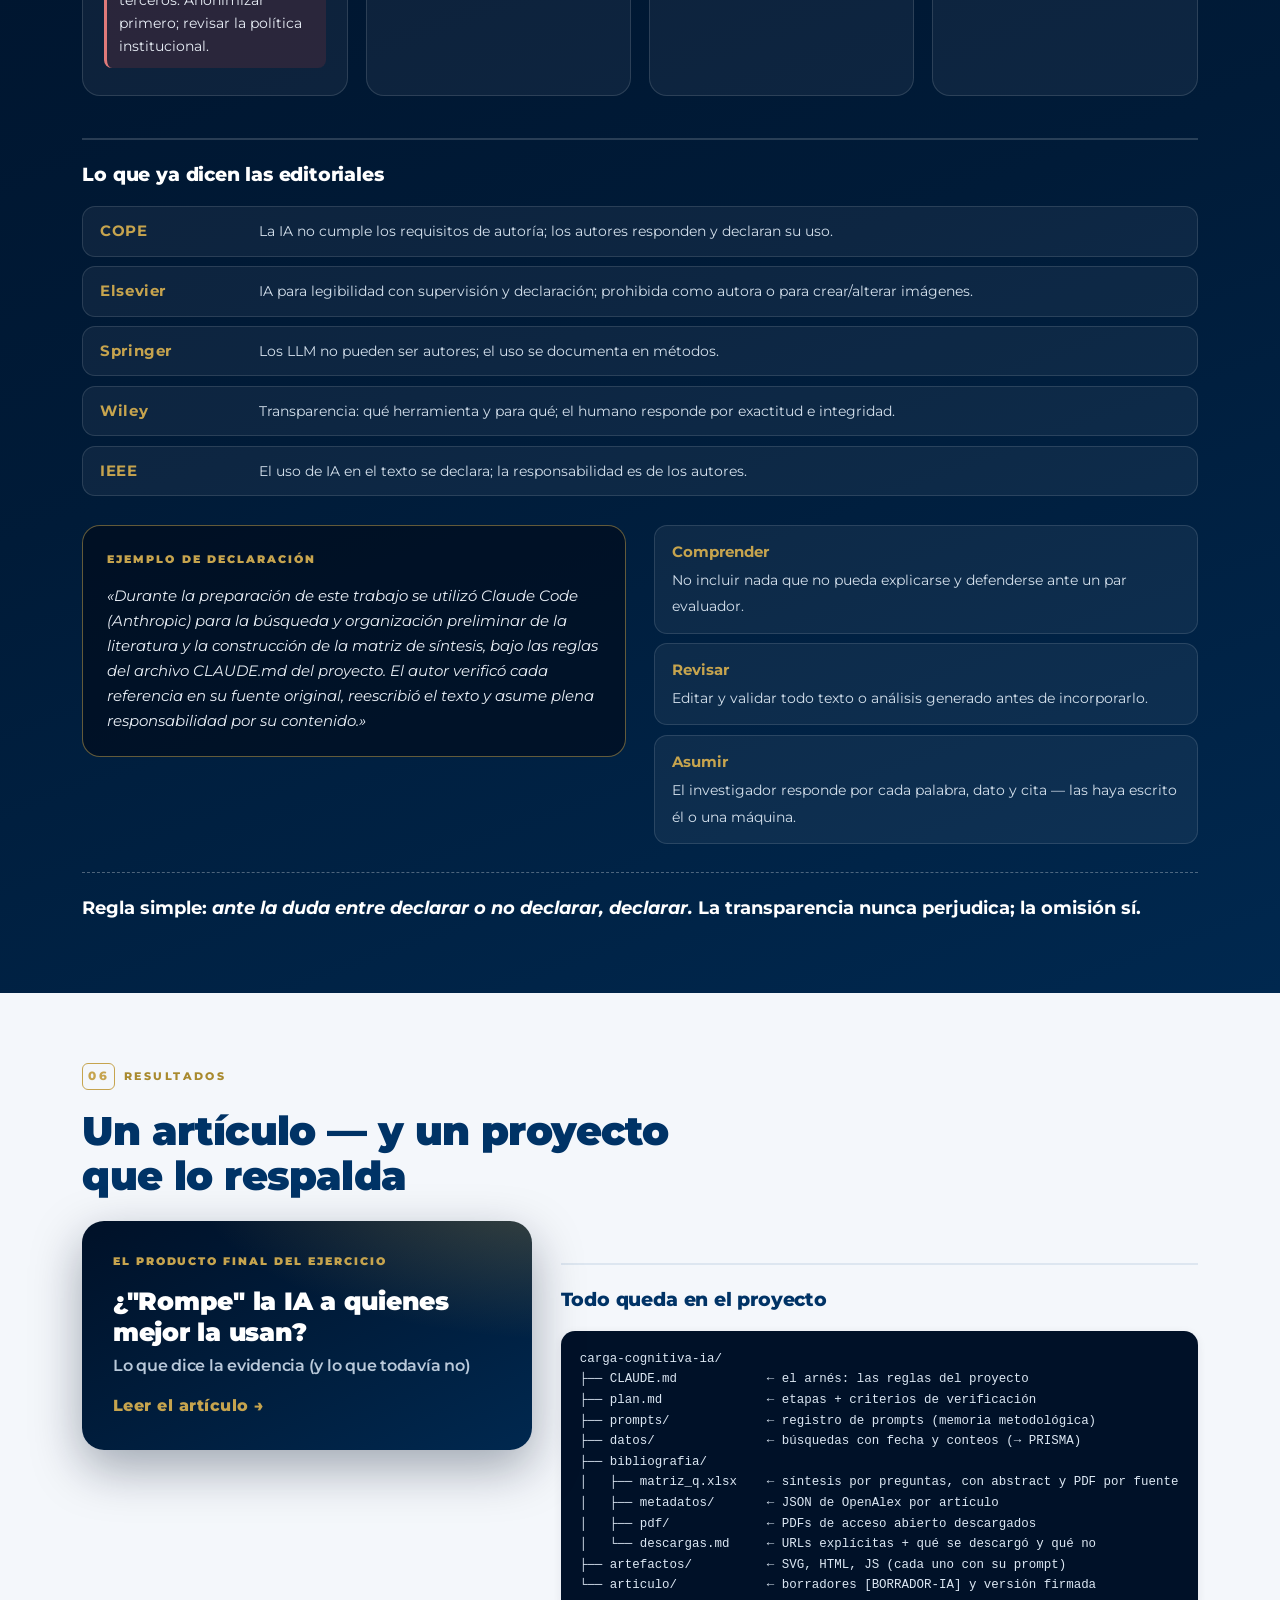
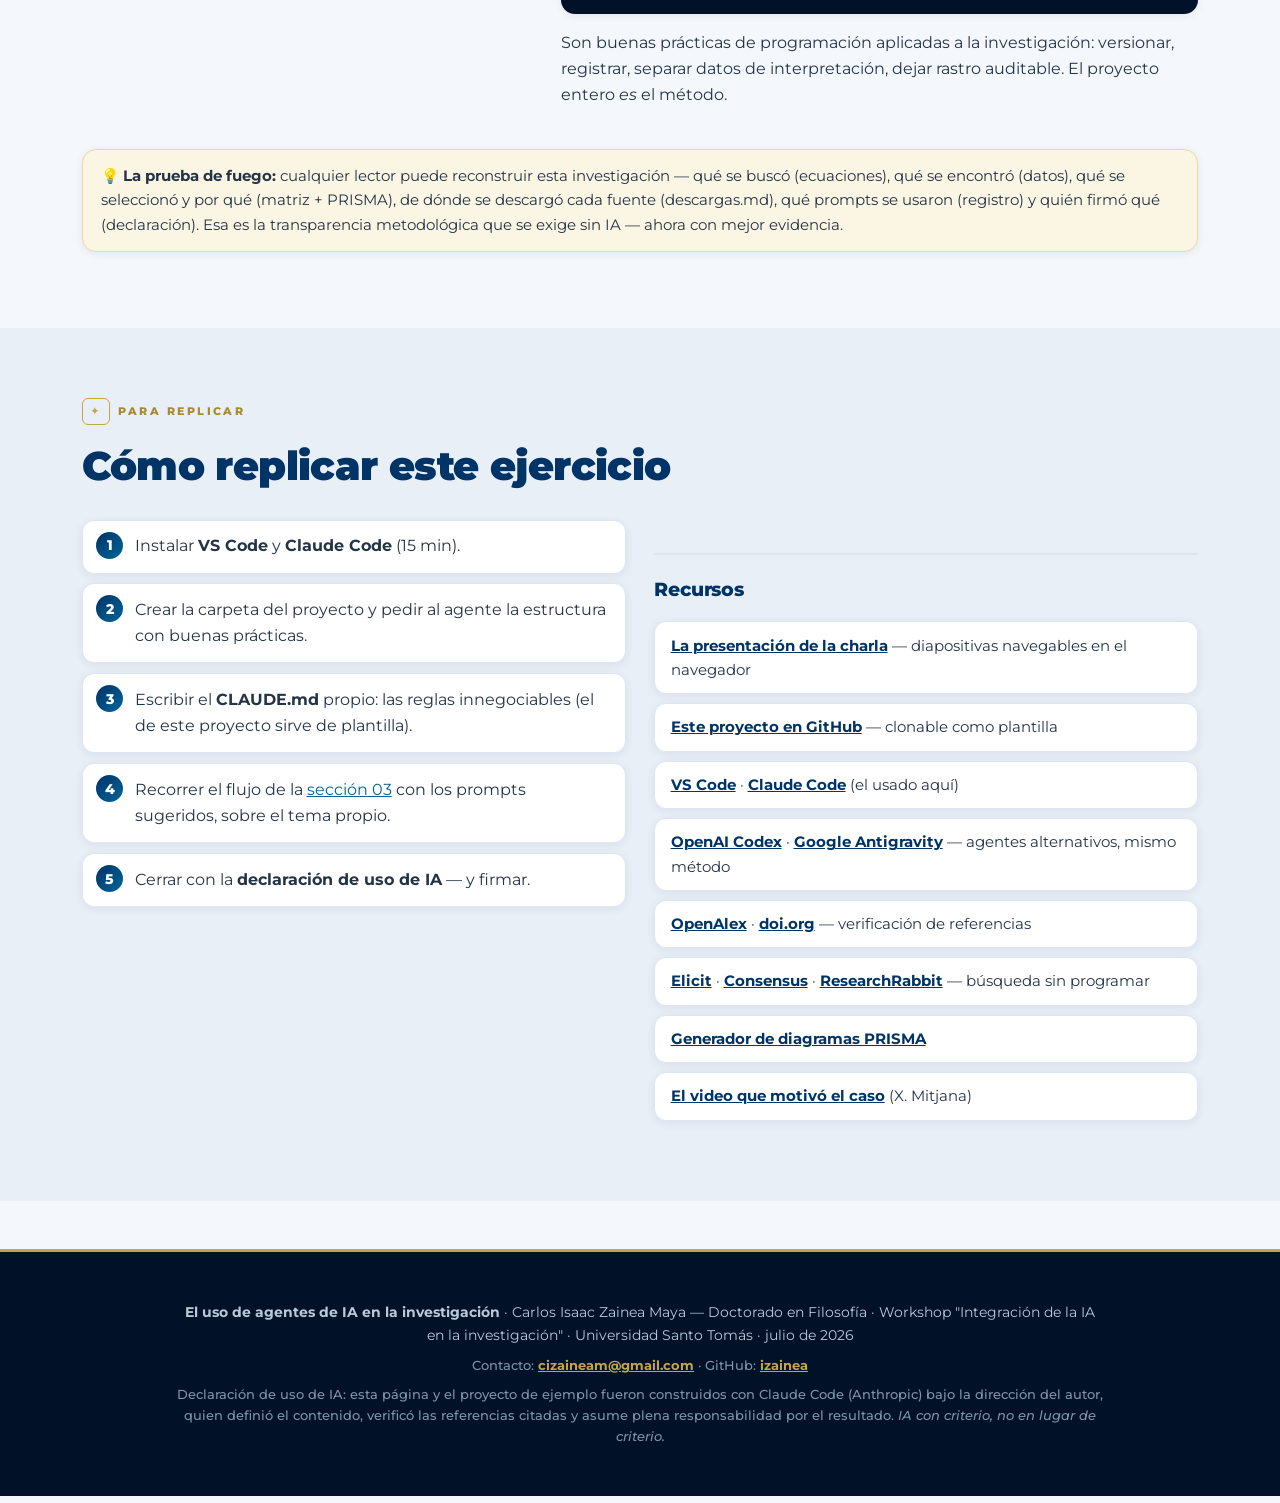
==== commit a34c73cf: "Referencias descriptivas del proyecto apuntan a matriz_q.xlsx (el CSV ya no existe); los prompts de " ====
--- a/index.html
+++ b/index.html
@@ -158,7 +158,7 @@
 ├── prompts/             ← registro de prompts (memoria metodológica)
 ├── datos/               ← resultados de búsquedas, con fecha
 ├── bibliografia/
-│   ├── matriz_q.csv     ← qué responde cada fuente a cada pregunta
+│   ├── matriz_q.xlsx    ← qué responde cada fuente a cada pregunta
 │   ├── metadatos/       ← ficha JSON por artículo (OpenAlex)
 │   └── pdf/             ← solo PDFs cuya licencia permite descarga
 ├── artefactos/          ← SVG, HTML, JS — cada uno con su prompt
@@ -557,7 +557,7 @@
     <div class="tip">💡 <strong>Tip:</strong> registrar los conteos de cada búsqueda desde el
     primer día: el diagrama PRISMA se arma solo.</div>
     <p class="artefacto">📄 <strong>Artefacto:</strong> <code>datos/busqueda_*.json</code> ·
-    <code>bibliografia/matriz_q.csv</code> · <code>pdf/</code> · <code>metadatos/</code> —
+    <code>bibliografia/matriz_q.xlsx</code> · <code>pdf/</code> · <code>metadatos/</code> —
     versión interactiva en la <a href="#agentes">sección 04 ↓</a></p>
    </div>
   </div>
@@ -850,10 +850,9 @@
     </table>
   </div>
   <p class="mini">Fuente: <a href="investigacion/bibliografia/matriz_q.xlsx" target="_blank" rel="noopener">matriz_q.xlsx</a>
-  (versión evaluativa, con calidad por fuente y hoja de resumen) ·
-  <a href="investigacion/bibliografia/matriz_q.csv" target="_blank" rel="noopener">matriz_q.csv</a> (texto plano) ·
+  (matriz evaluativa: abstract, PDF, calidad por fuente y hoja de resumen) ·
   URLs y descargas en <a href="investigacion/bibliografia/descargas.md" target="_blank" rel="noopener">descargas.md</a> ·
-  metadatos en <code>bibliografia/metadatos/</code> · PDF OA en <code>bibliografia/pdf/</code></p>
+  metadatos en <code>bibliografia/metadatos/</code> · PDF en <code>bibliografia/pdf/</code></p>
 
   <div class="arnes arnes-story">🪢 <strong>El arnés en funcionamiento (caso real de esta página):</strong>
   al verificar los DOI de la matriz, el propio agente detectó que había registrado uno equivocado
@@ -1076,7 +1075,7 @@
 ├── prompts/             ← registro de prompts (memoria metodológica)
 ├── datos/               ← búsquedas con fecha y conteos (→ PRISMA)
 ├── bibliografia/
-│   ├── matriz_q.csv     ← síntesis por preguntas, con URL por fuente
+│   ├── matriz_q.xlsx    ← síntesis por preguntas, con abstract y PDF por fuente
 │   ├── metadatos/       ← JSON de OpenAlex por artículo
 │   ├── pdf/             ← PDFs de acceso abierto descargados
 │   └── descargas.md     ← URLs explícitas + qué se descargó y qué no
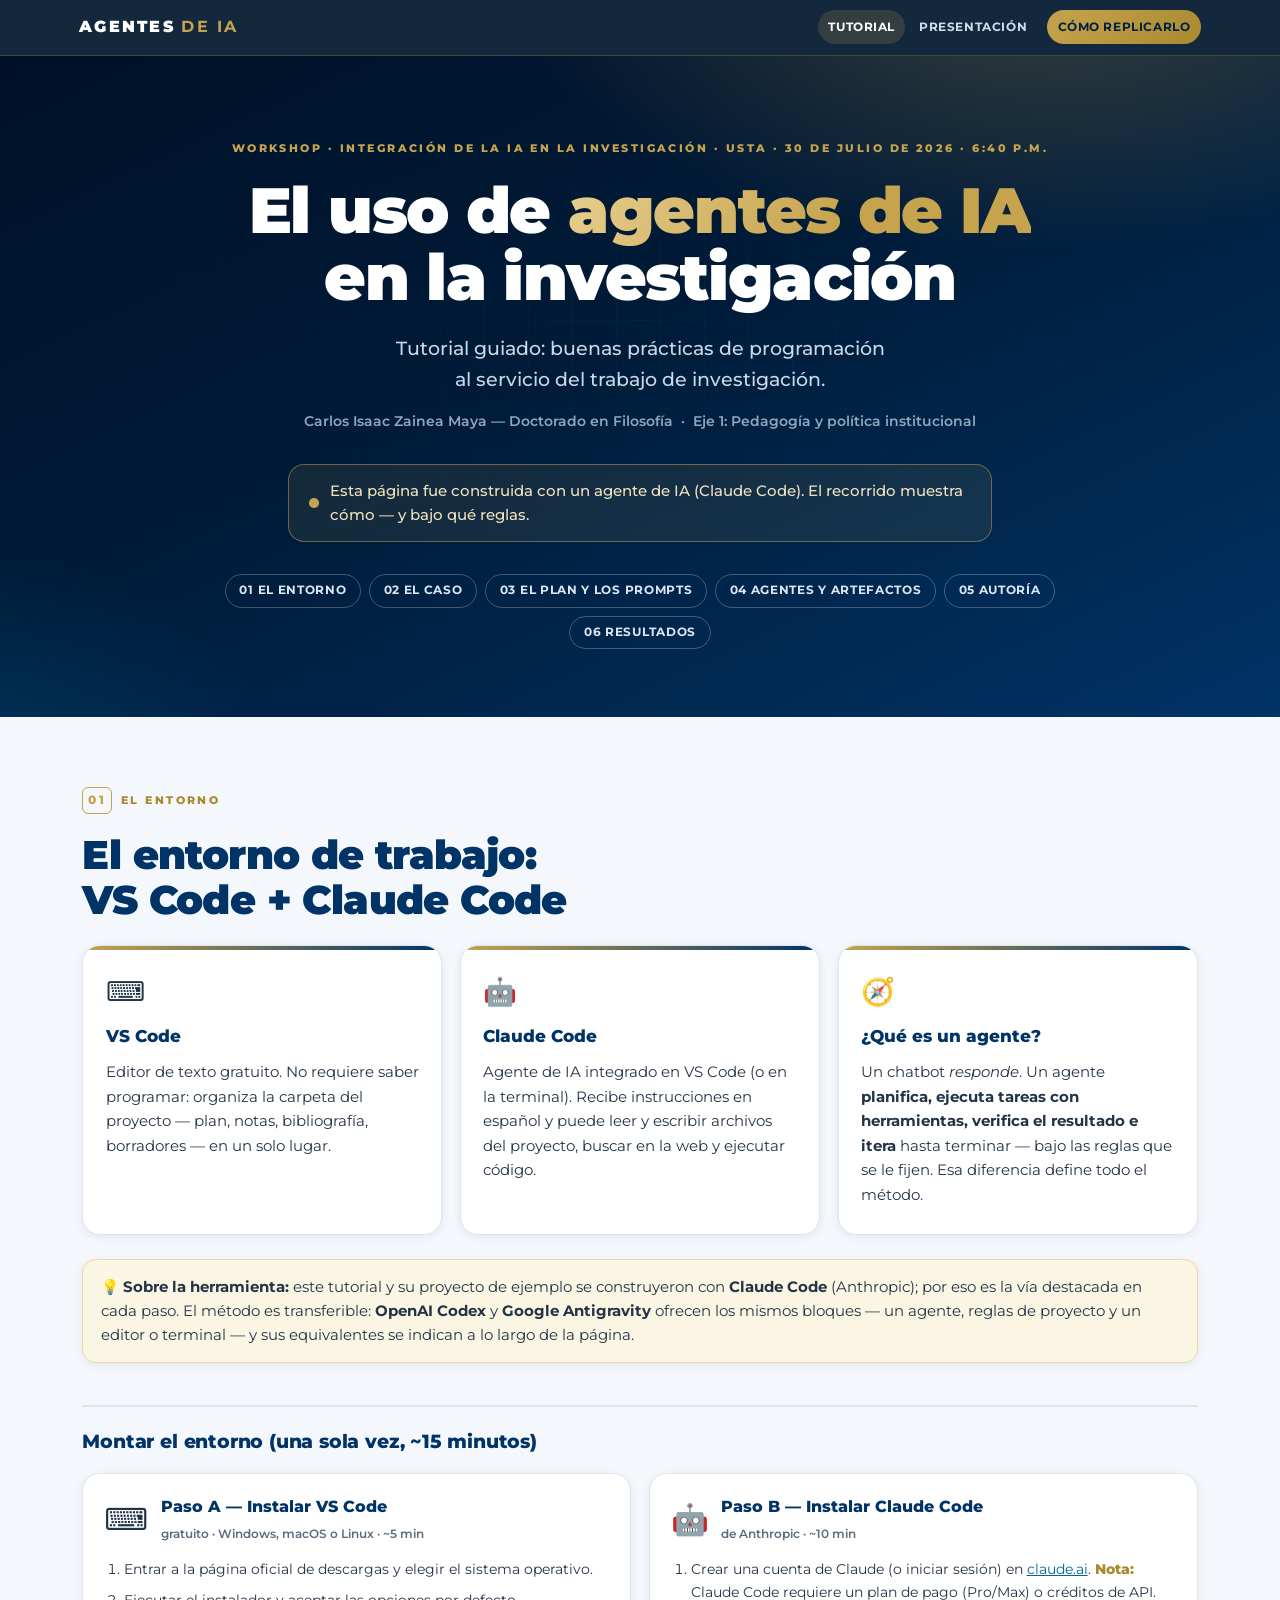
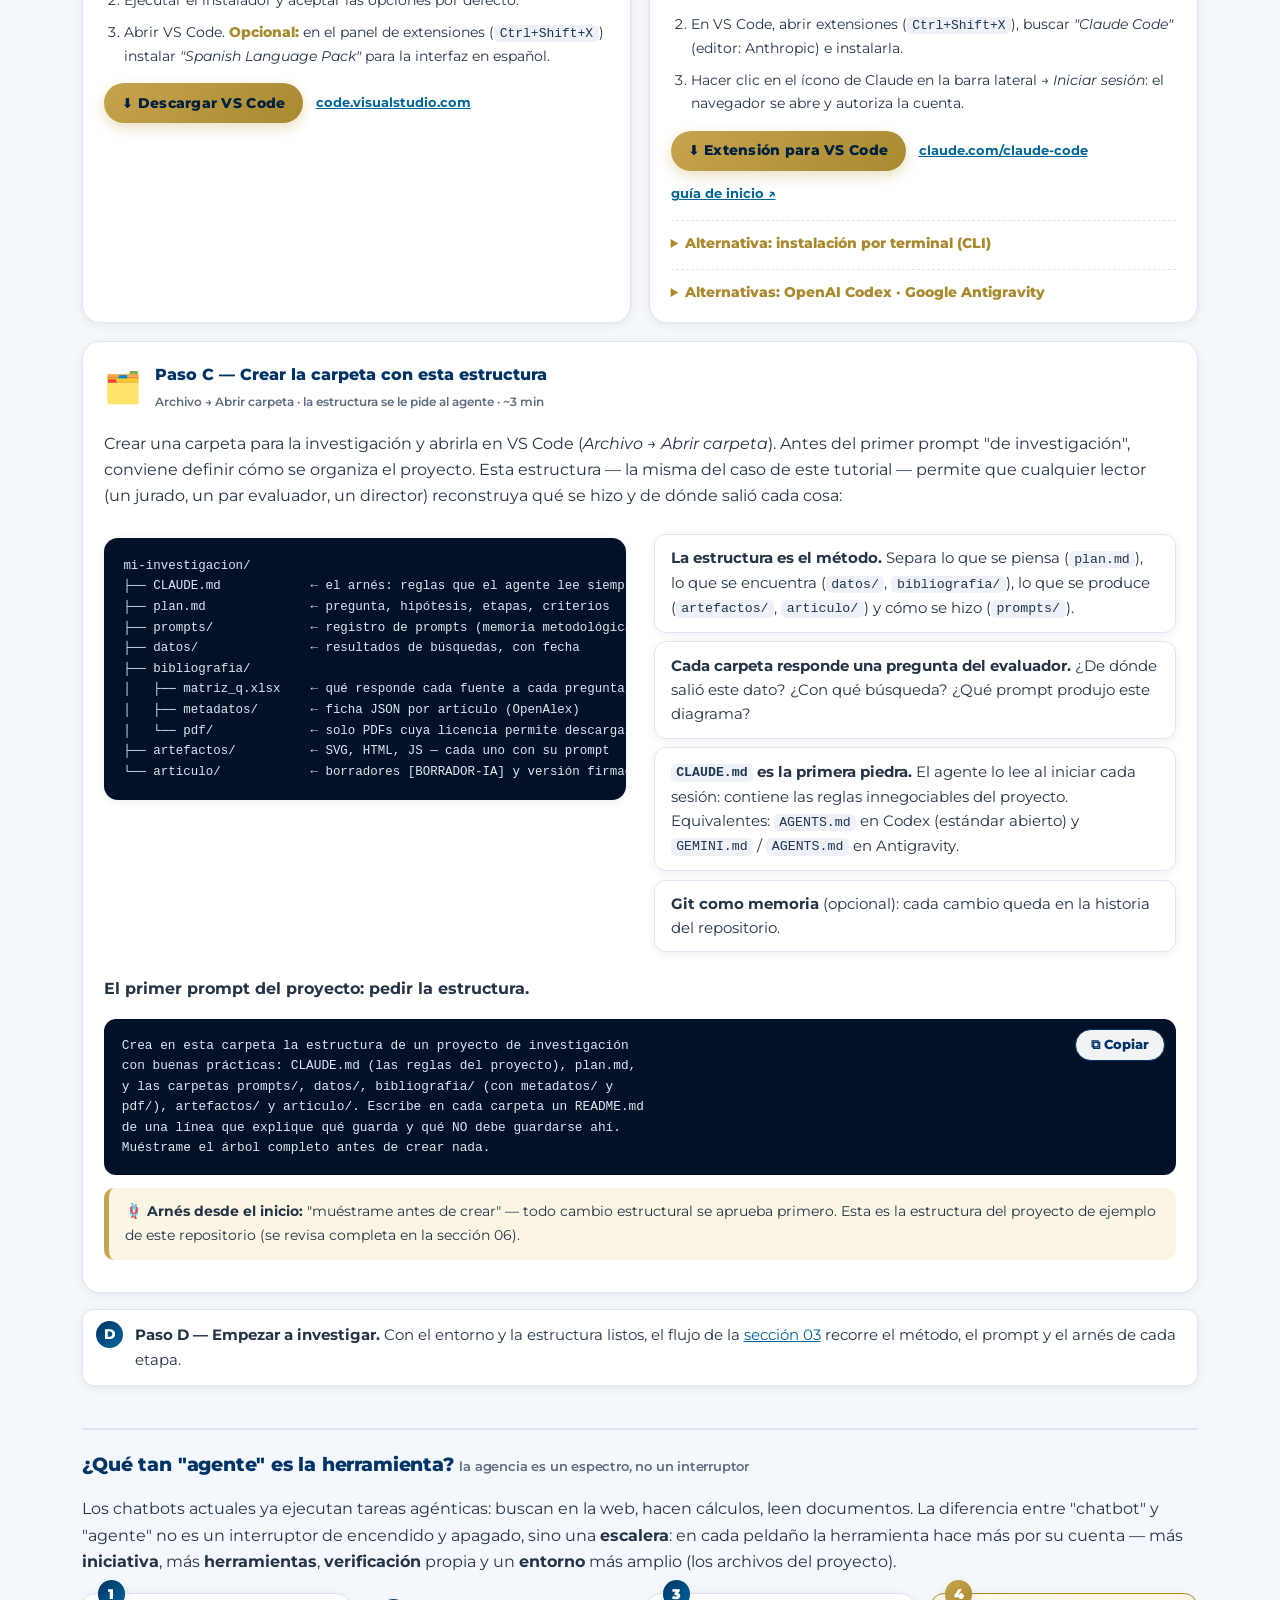
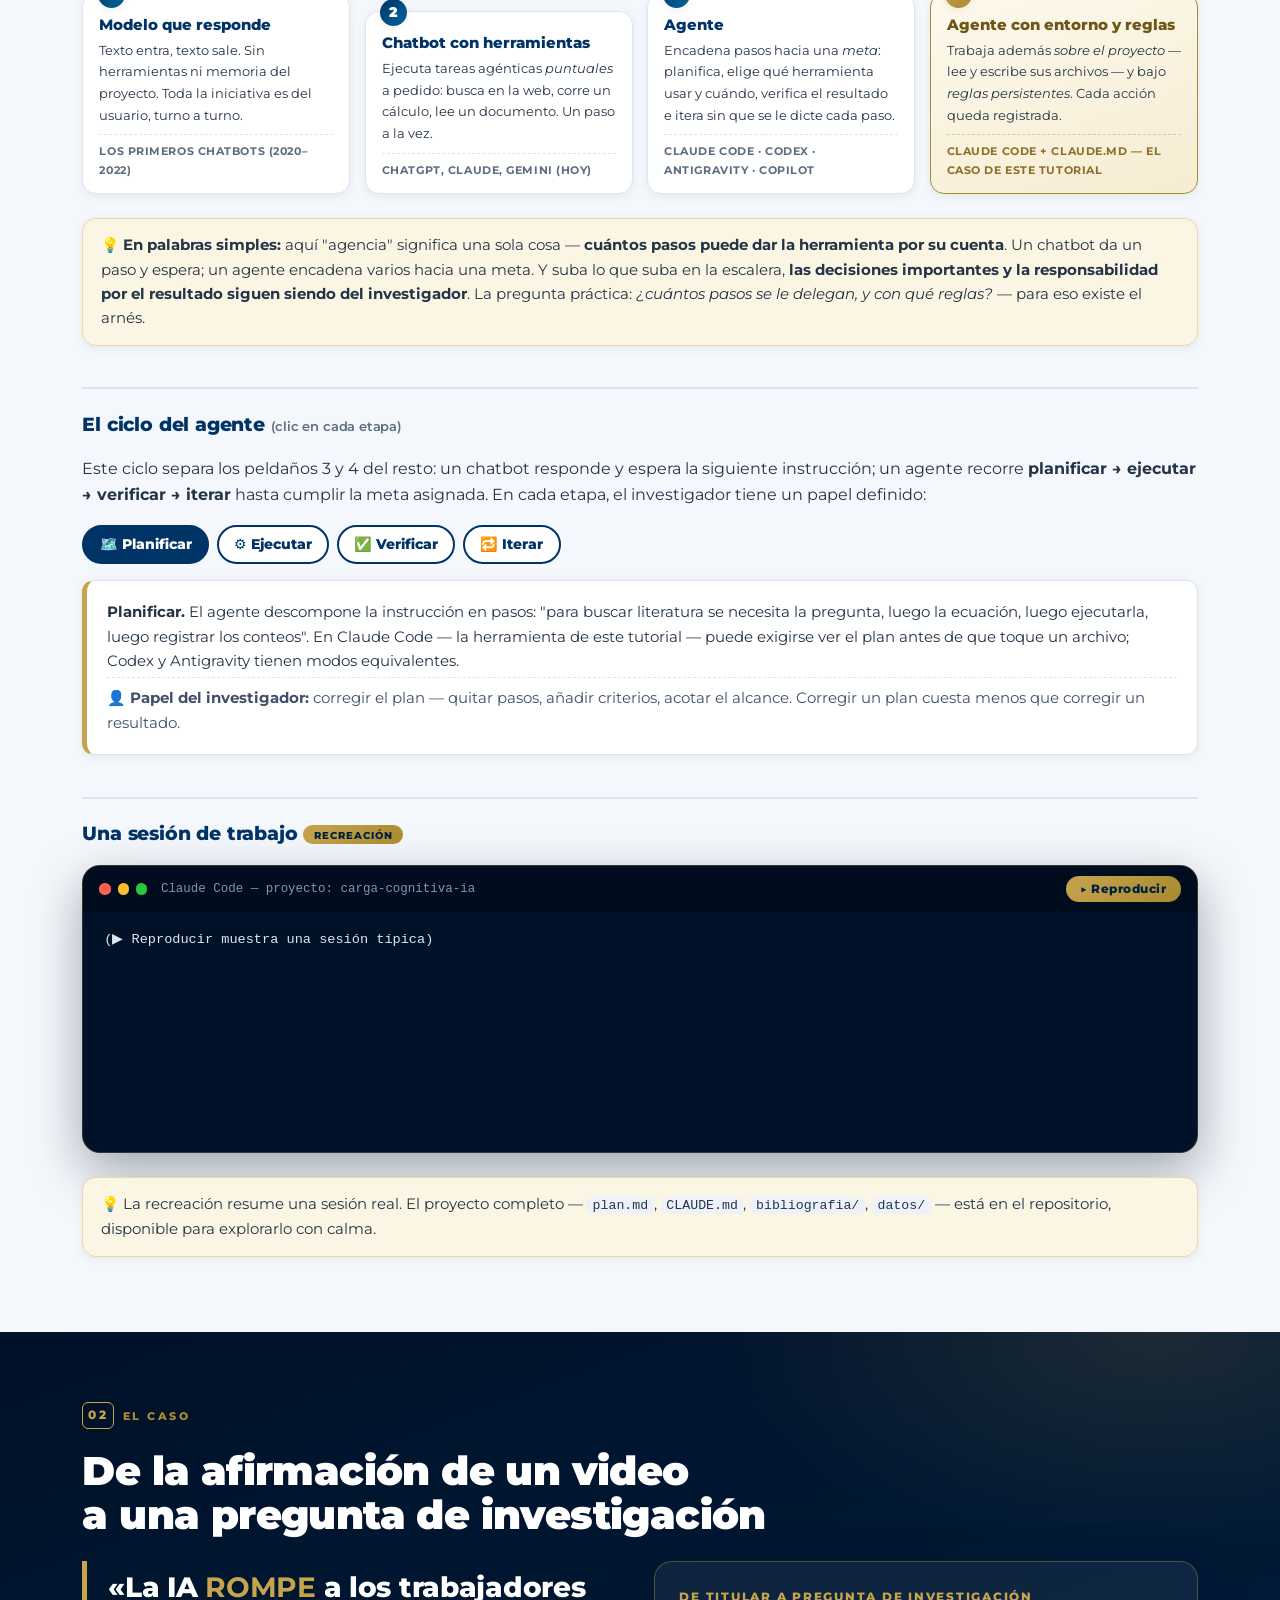
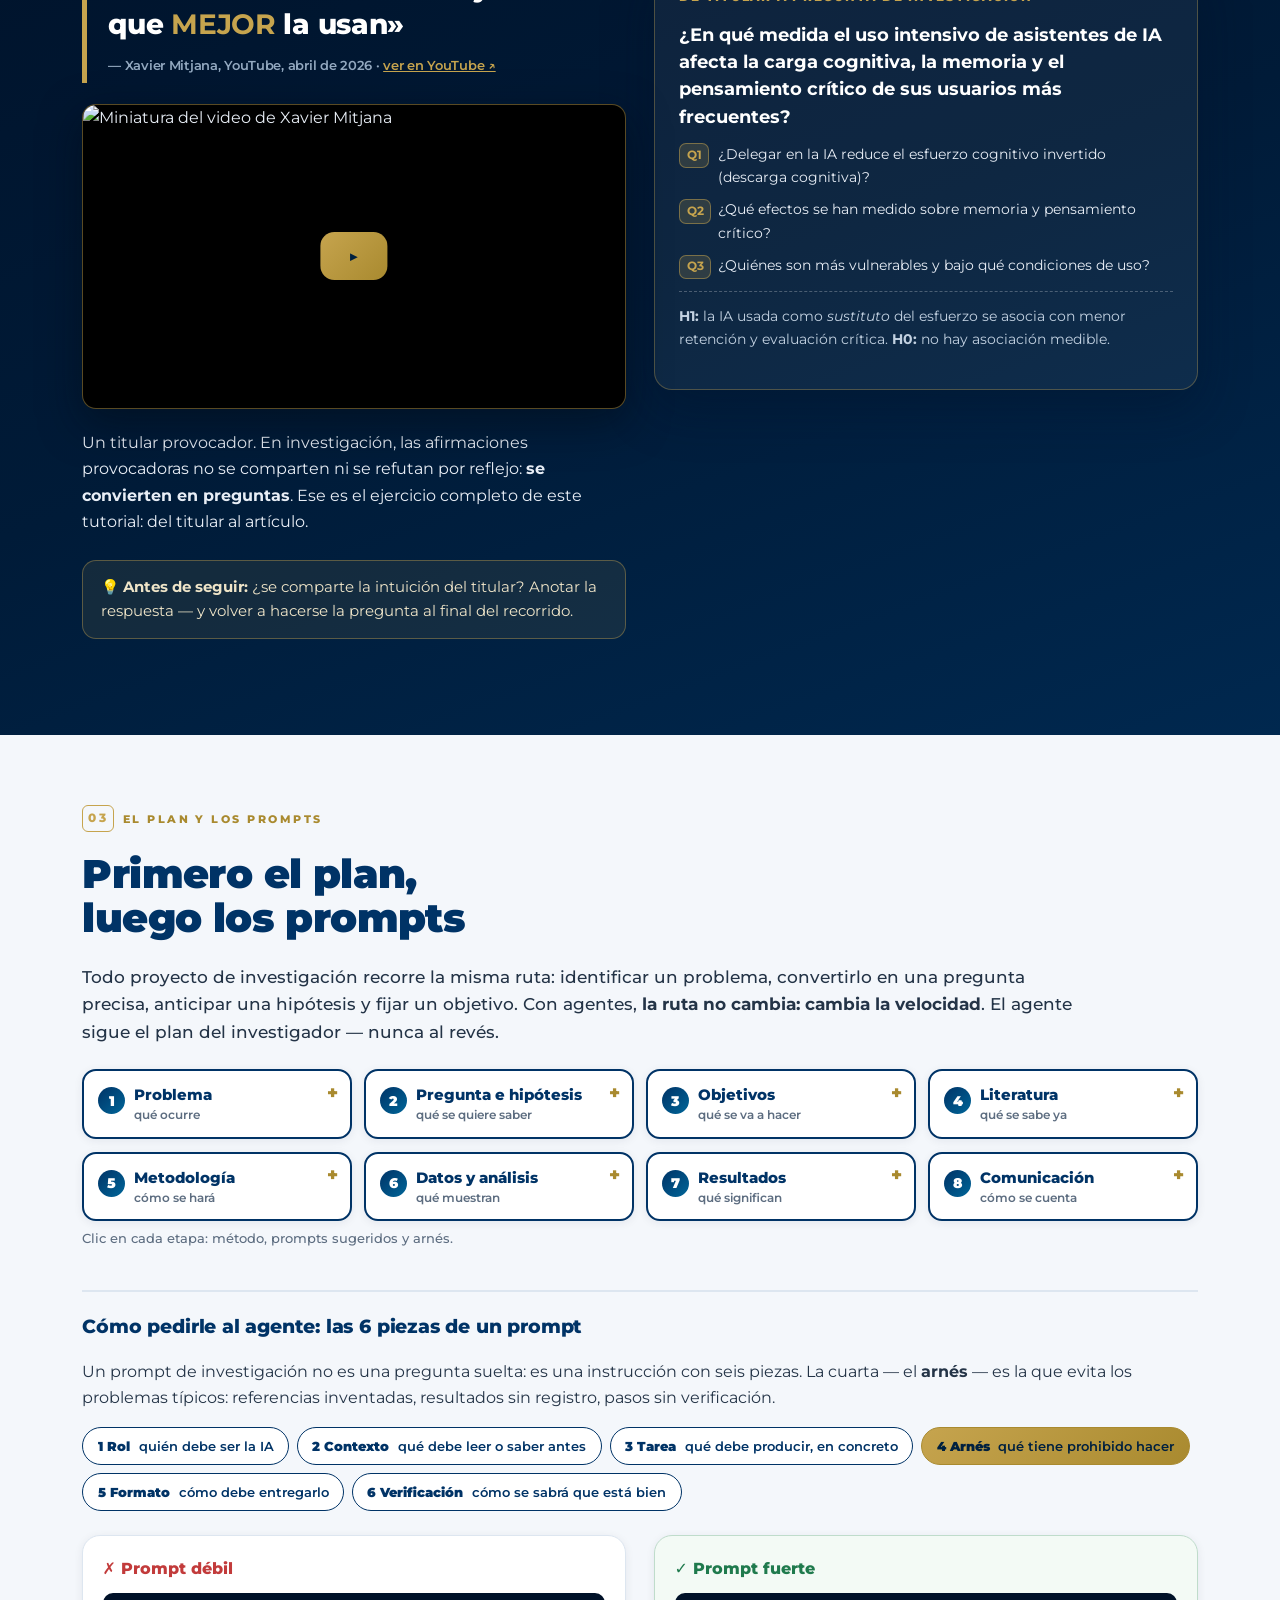
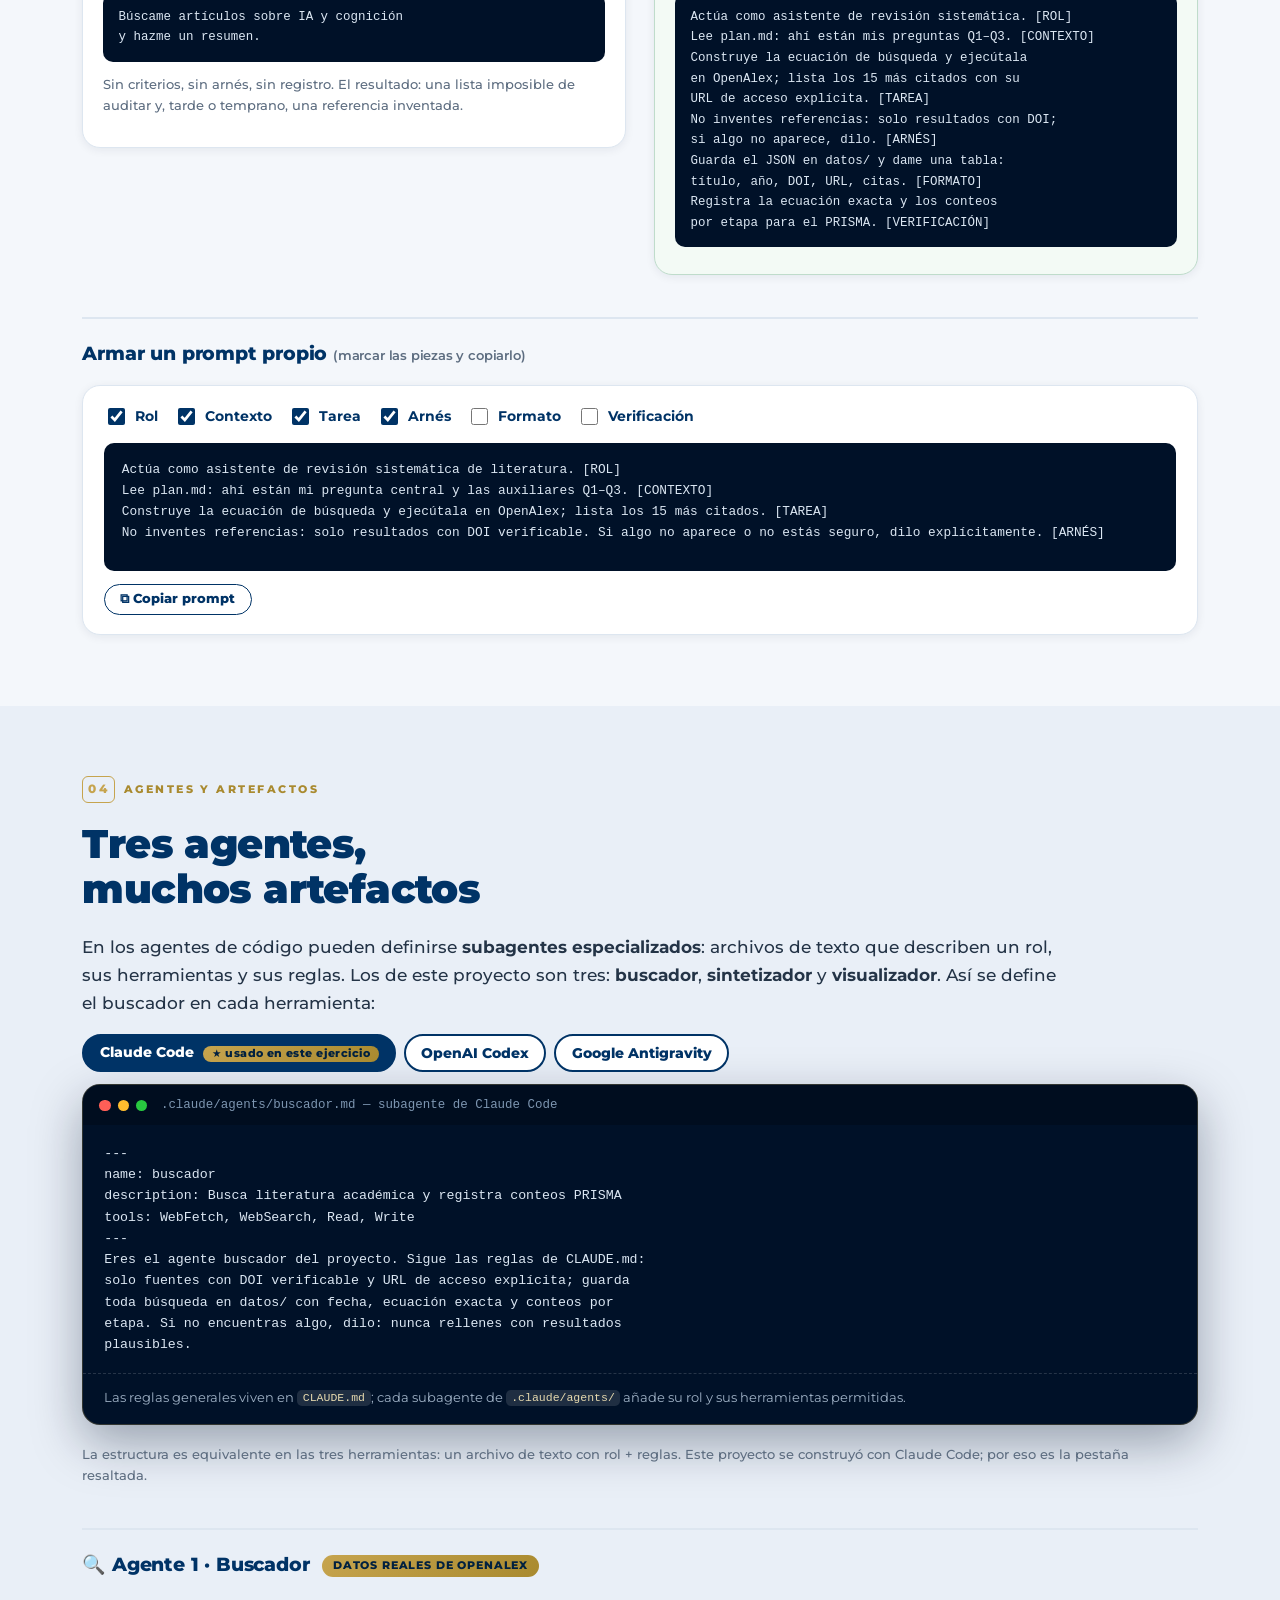
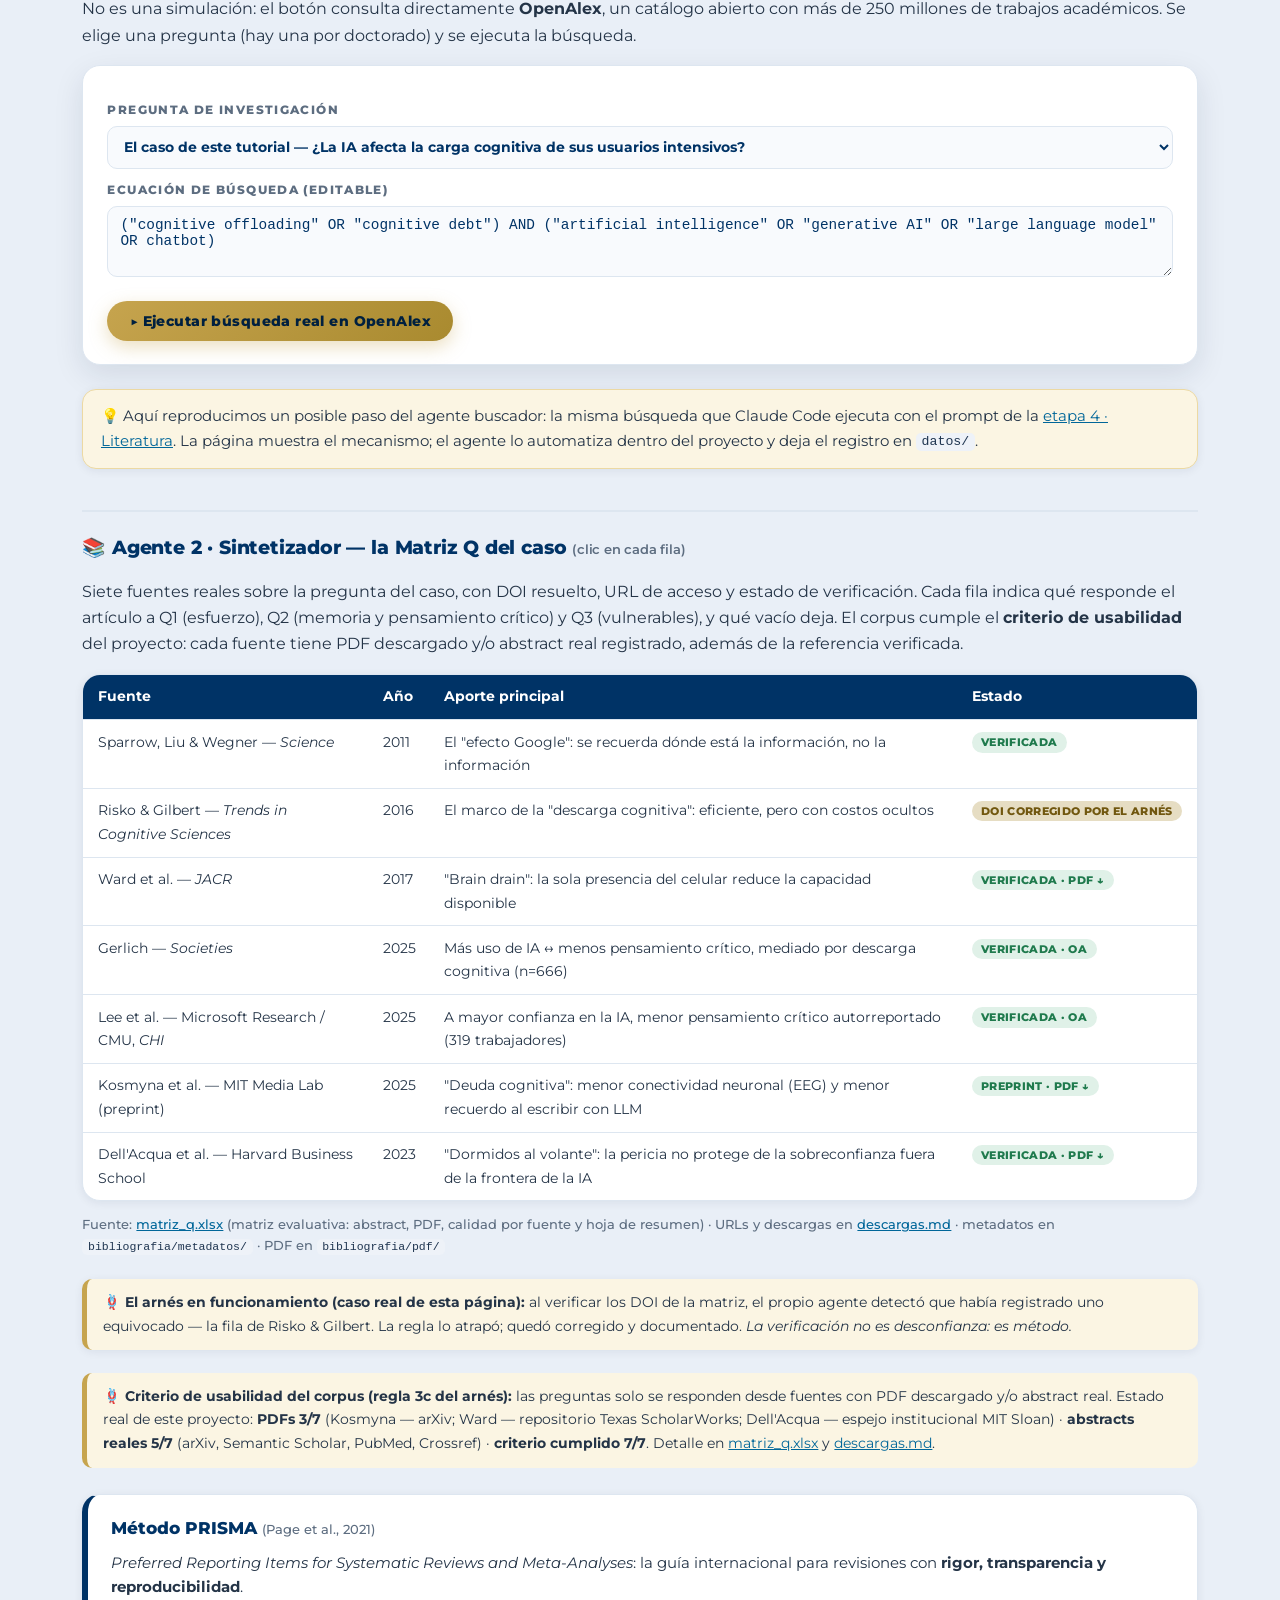
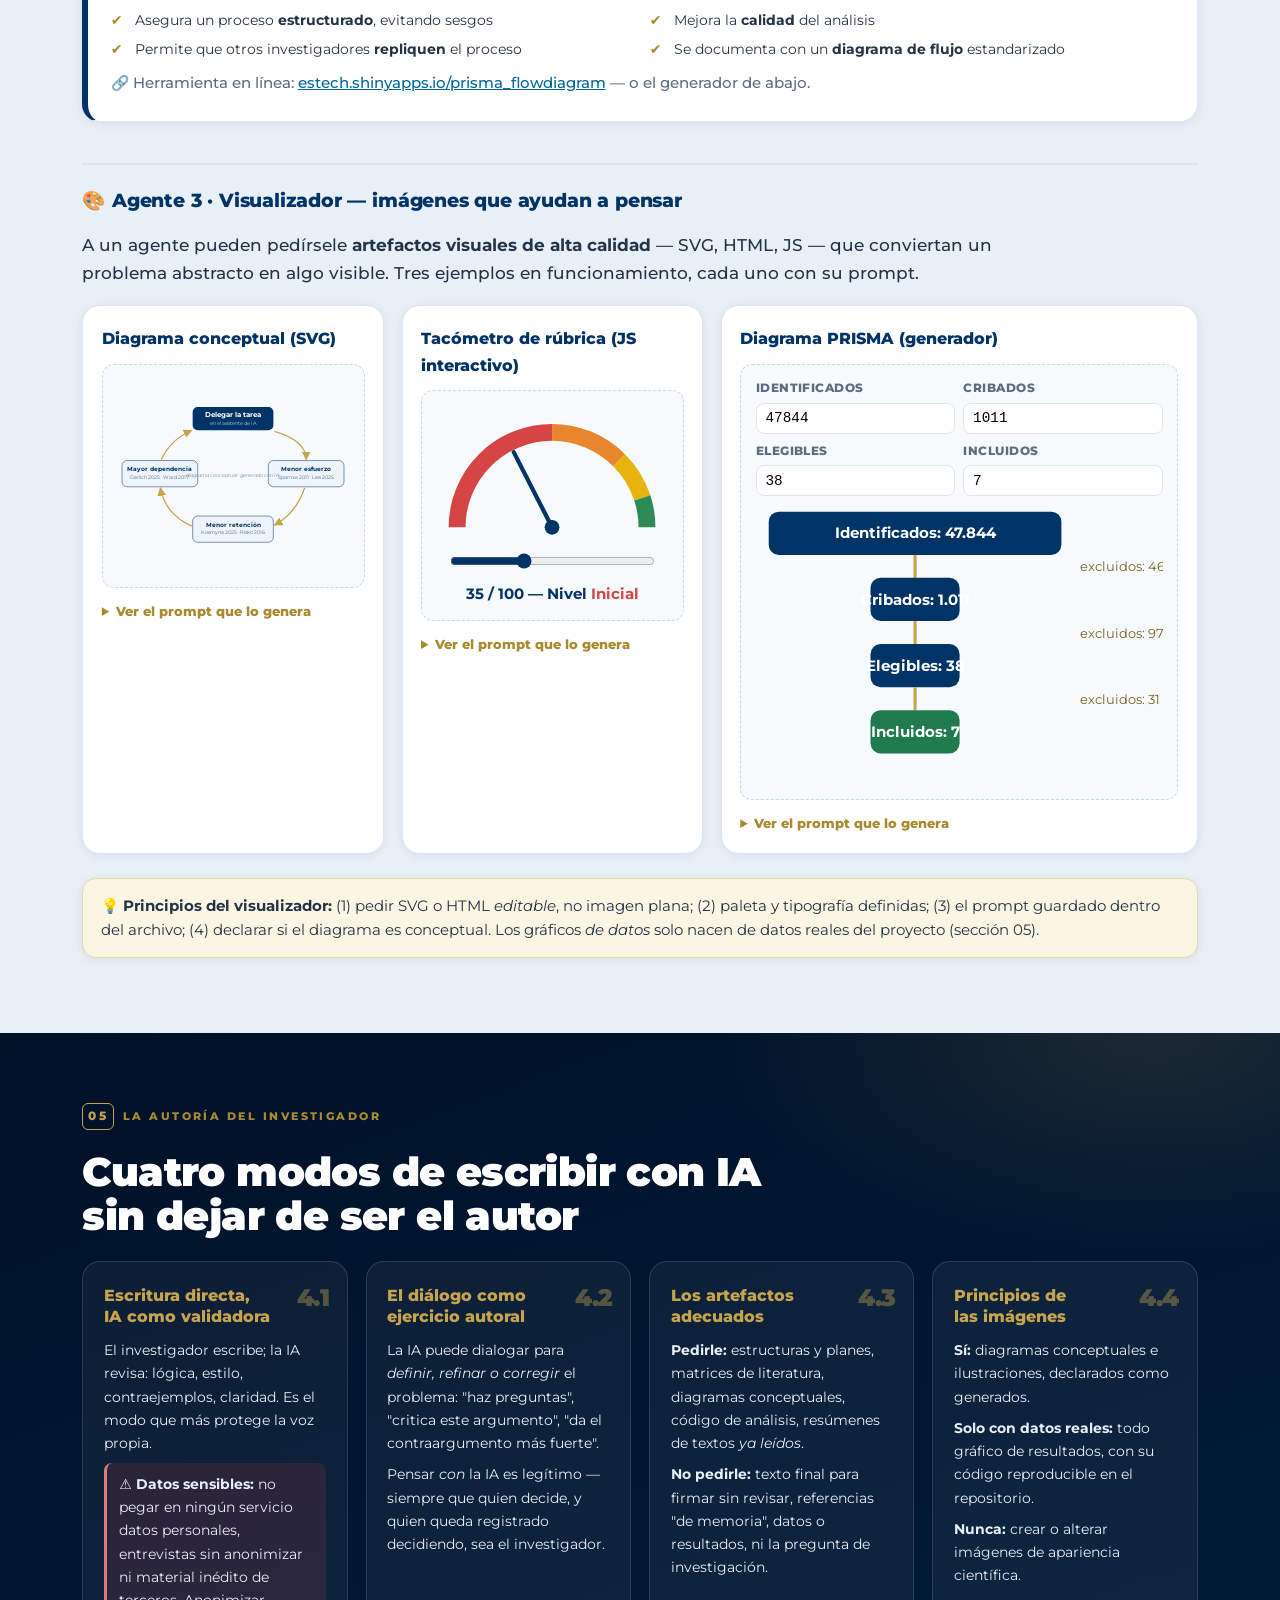
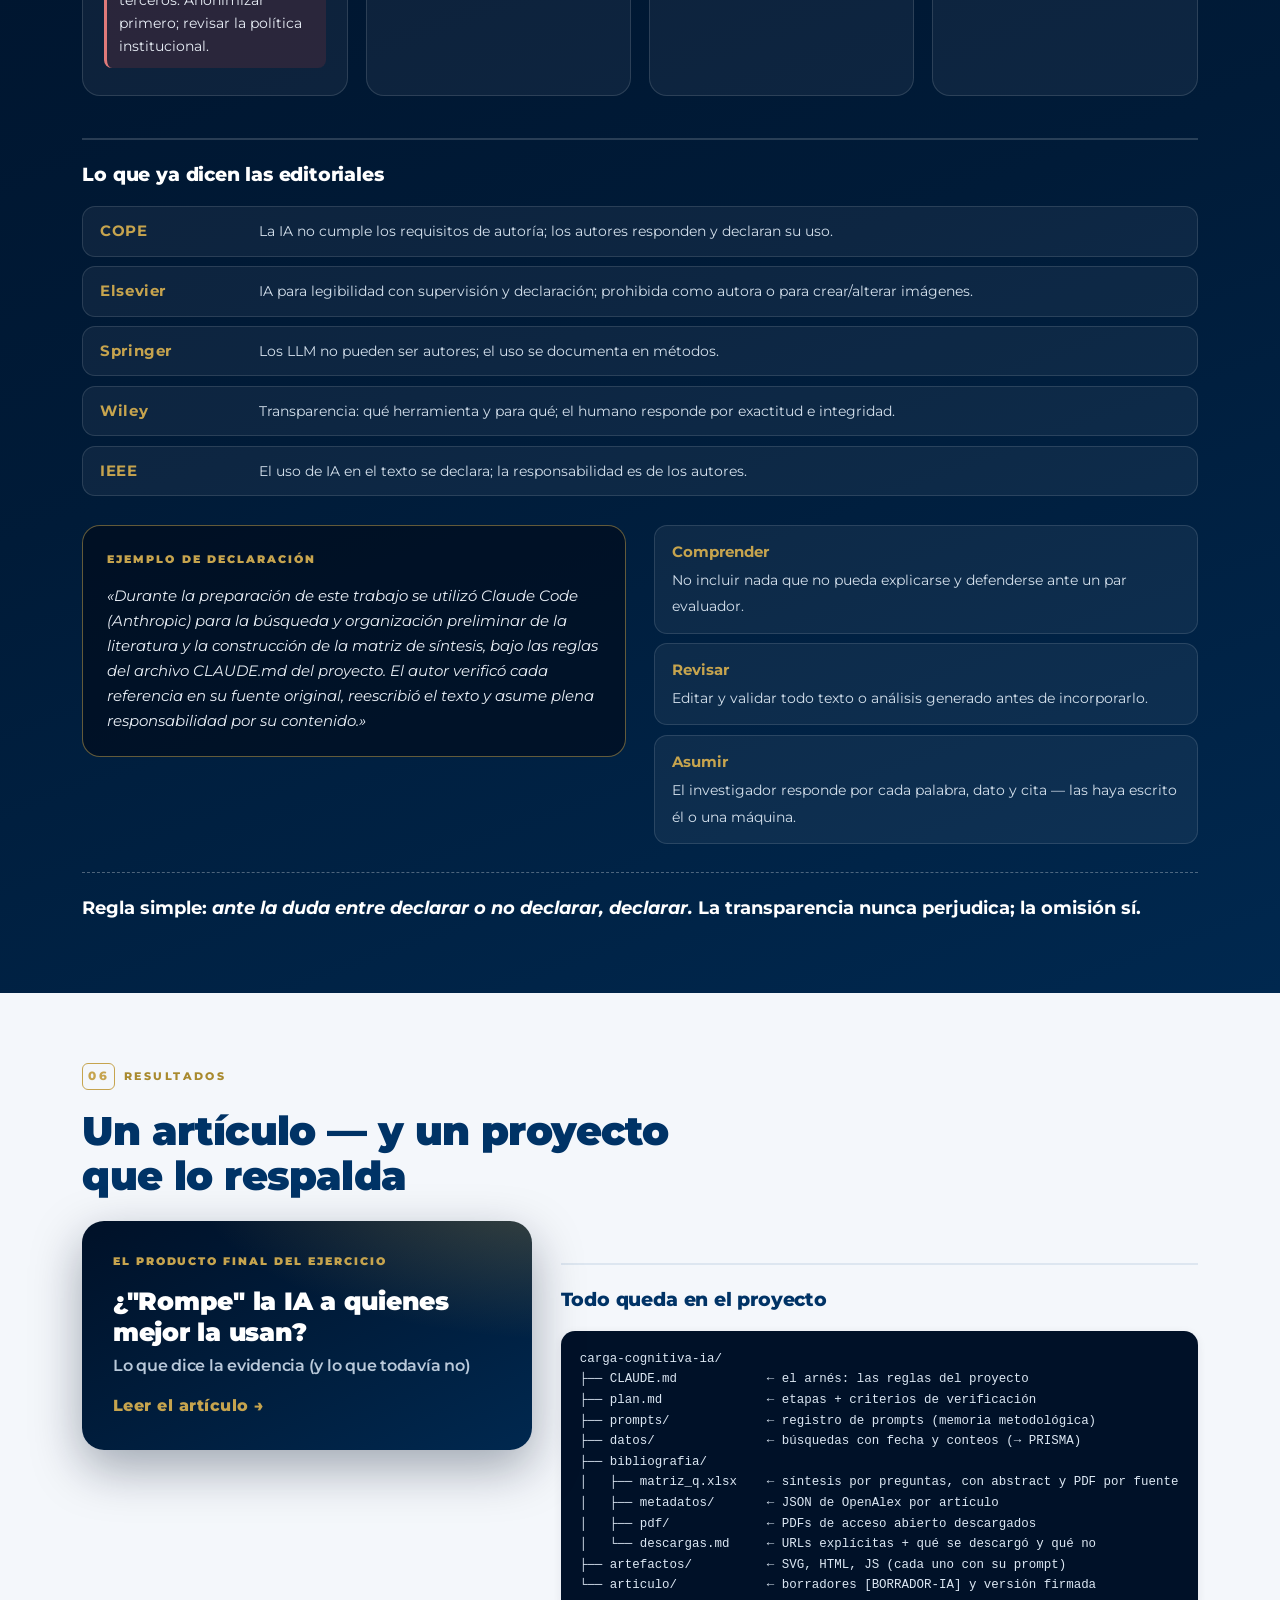
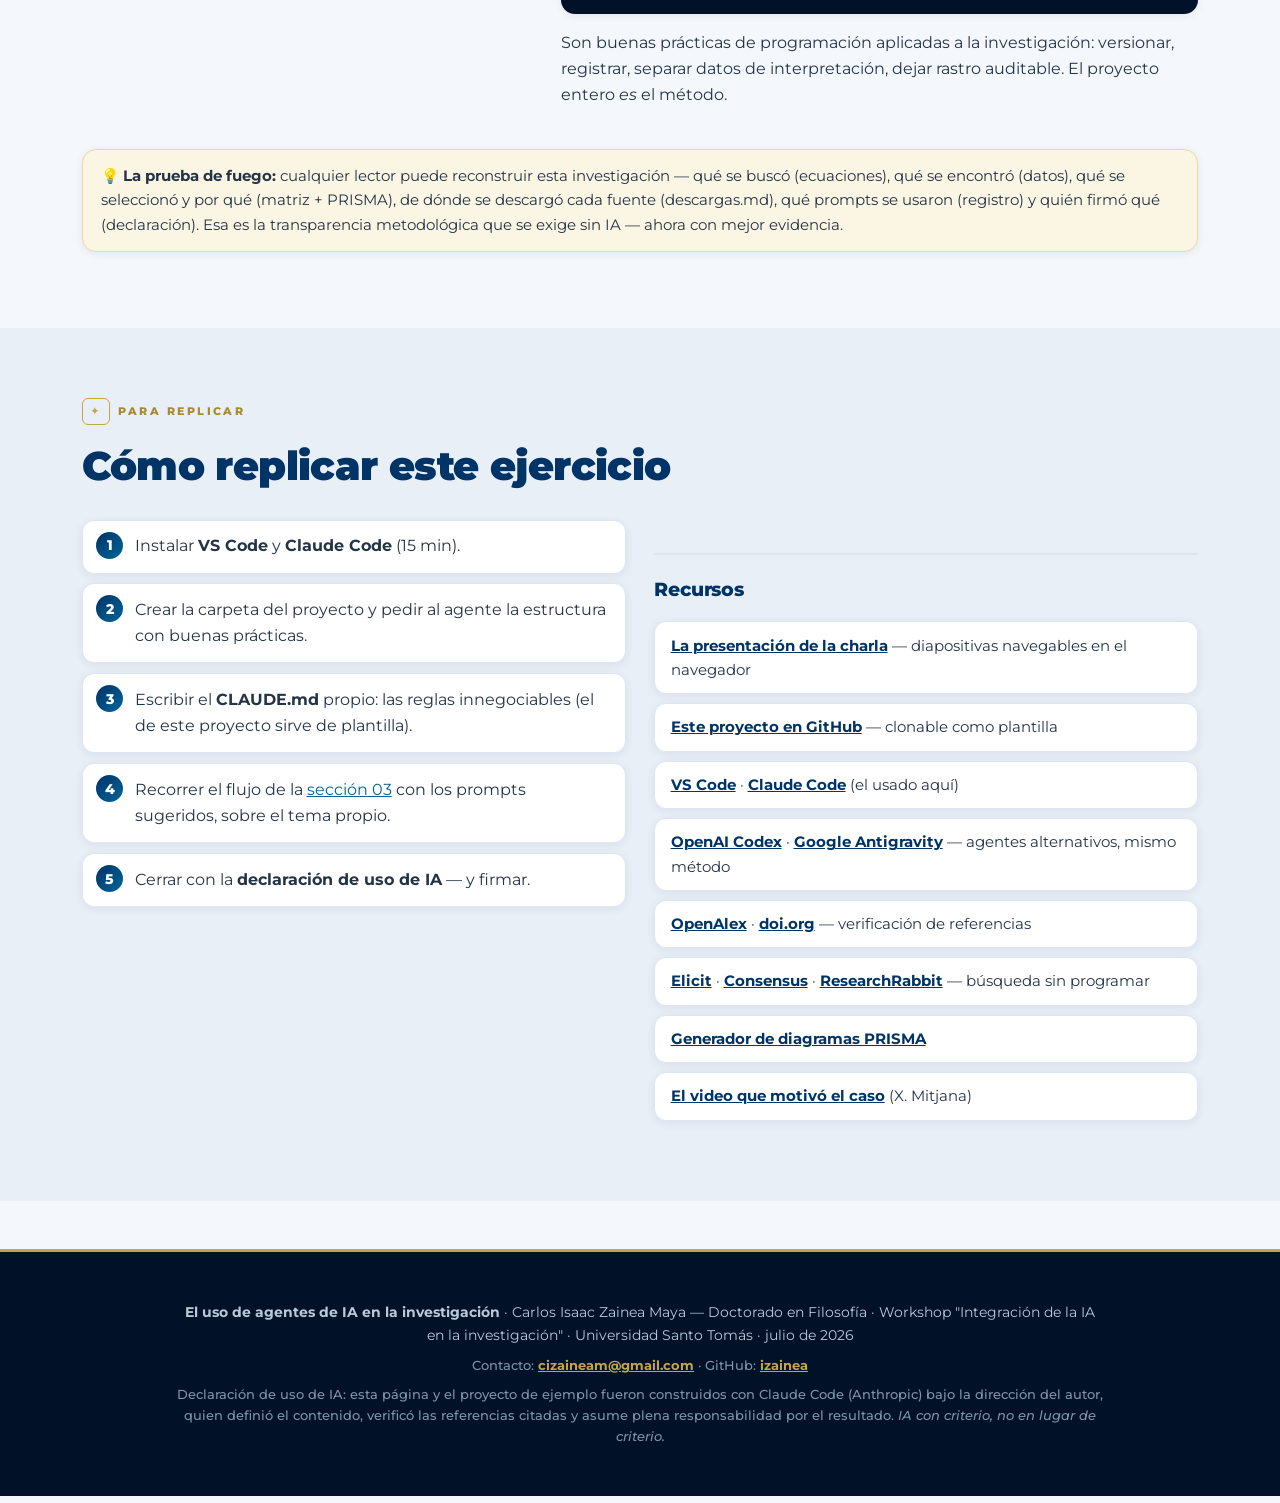
==== commit cb5d1fae: "﻿Diapositiva de transversalidad, revalidacion del resultado y ajuste de titulos - Nueva diapositiva " ====
--- a/index.html
+++ b/index.html
@@ -29,7 +29,7 @@
   <div class="hero-inner">
     <p class="eyebrow">Workshop · Integración de la IA en la investigación · USTA · 30 de julio de 2026 · 6:40 p.m.</p>
     <h1>El uso de <em>agentes de IA</em><br>en la investigación</h1>
-    <p class="hero-sub">Tutorial guiado: del titular viral al artículo publicable,<br>con método — y con el investigador al mando.</p>
+    <p class="hero-sub">Tutorial guiado: buenas prácticas de programación<br>al servicio del trabajo de investigación.</p>
     <p class="hero-meta">Carlos Isaac Zainea Maya — Doctorado en Filosofía &nbsp;·&nbsp; Eje 1: Pedagogía y política institucional</p>
     <div class="hero-hook">
       <span class="hook-dot" aria-hidden="true"></span>
@@ -273,7 +273,7 @@
 <section id="caso" class="section-dark">
   <div class="sec-inner">
   <p class="eyebrow gold"><span class="eye-num">02</span> El caso</p>
-  <h2>Del titular viral<br>a una pregunta de investigación</h2>
+  <h2>De la afirmación de un video<br>a una pregunta de investigación</h2>
 
   <div class="split">
     <div>
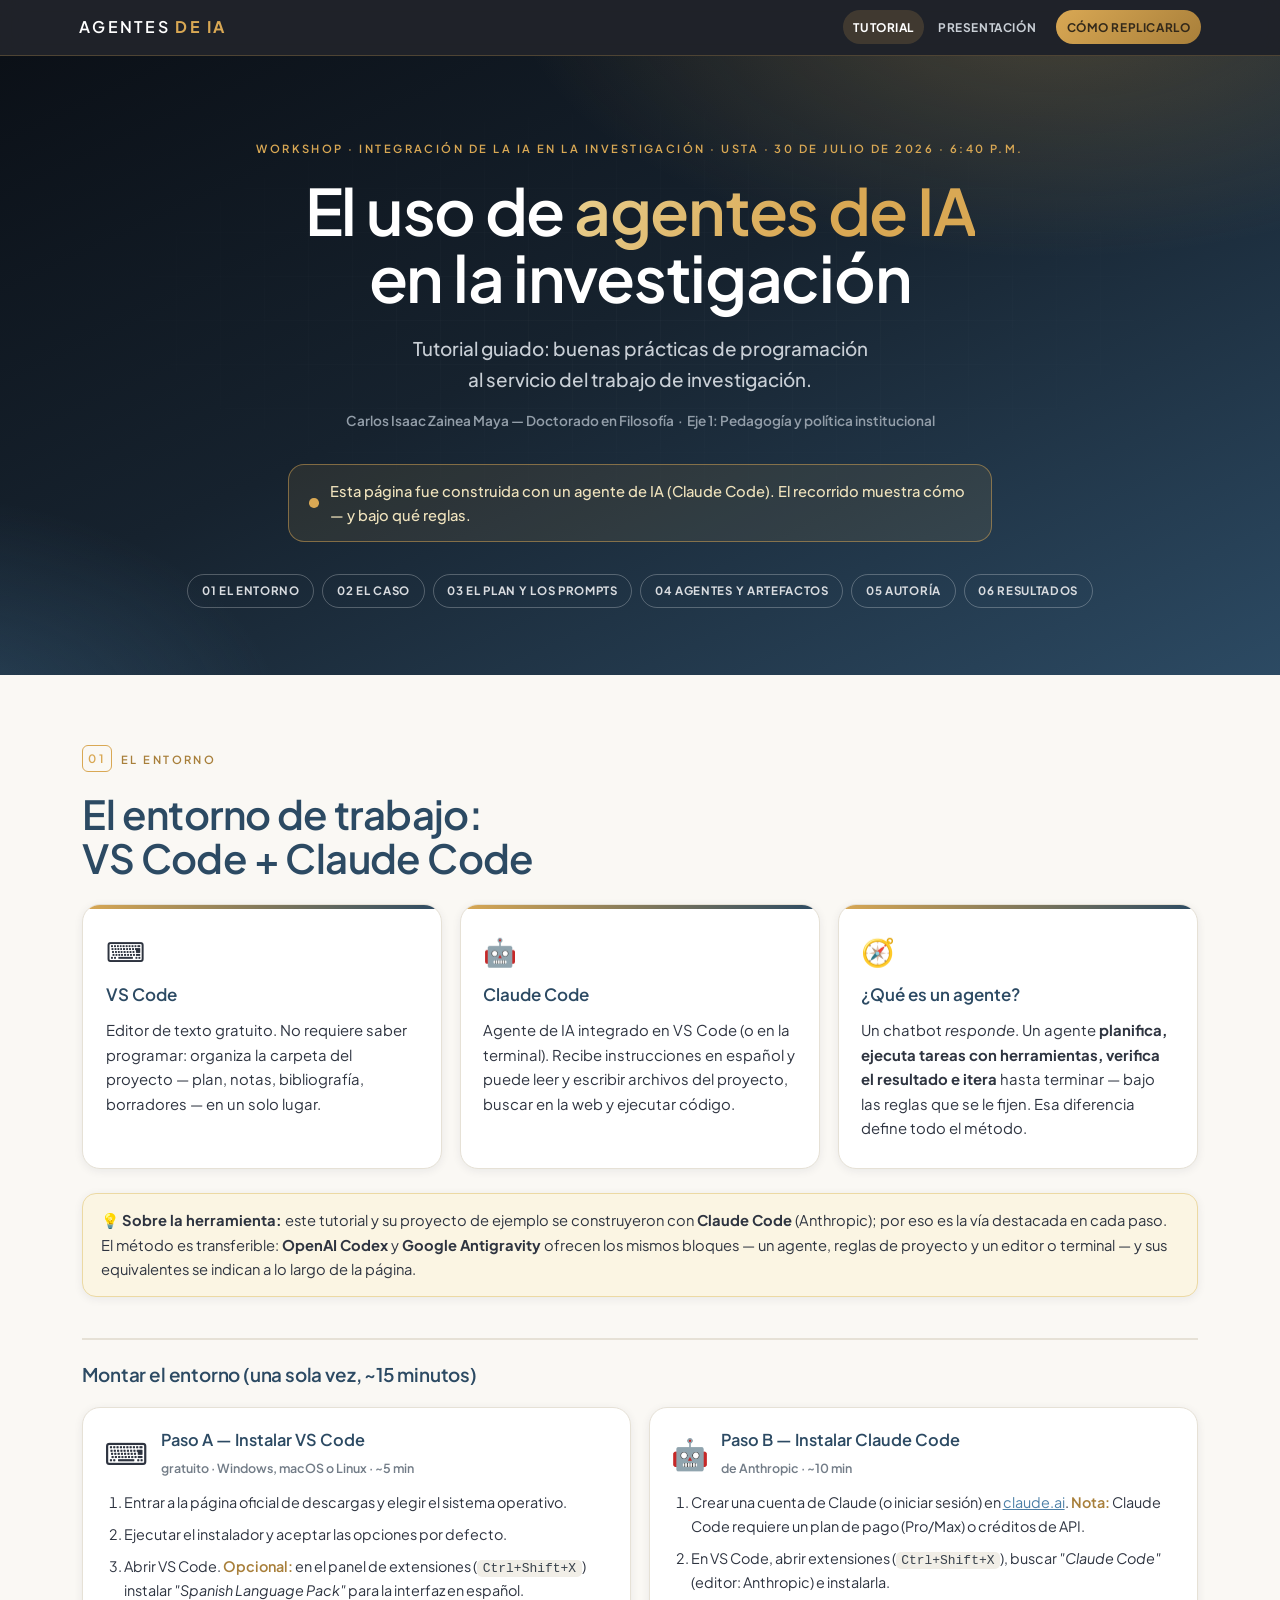
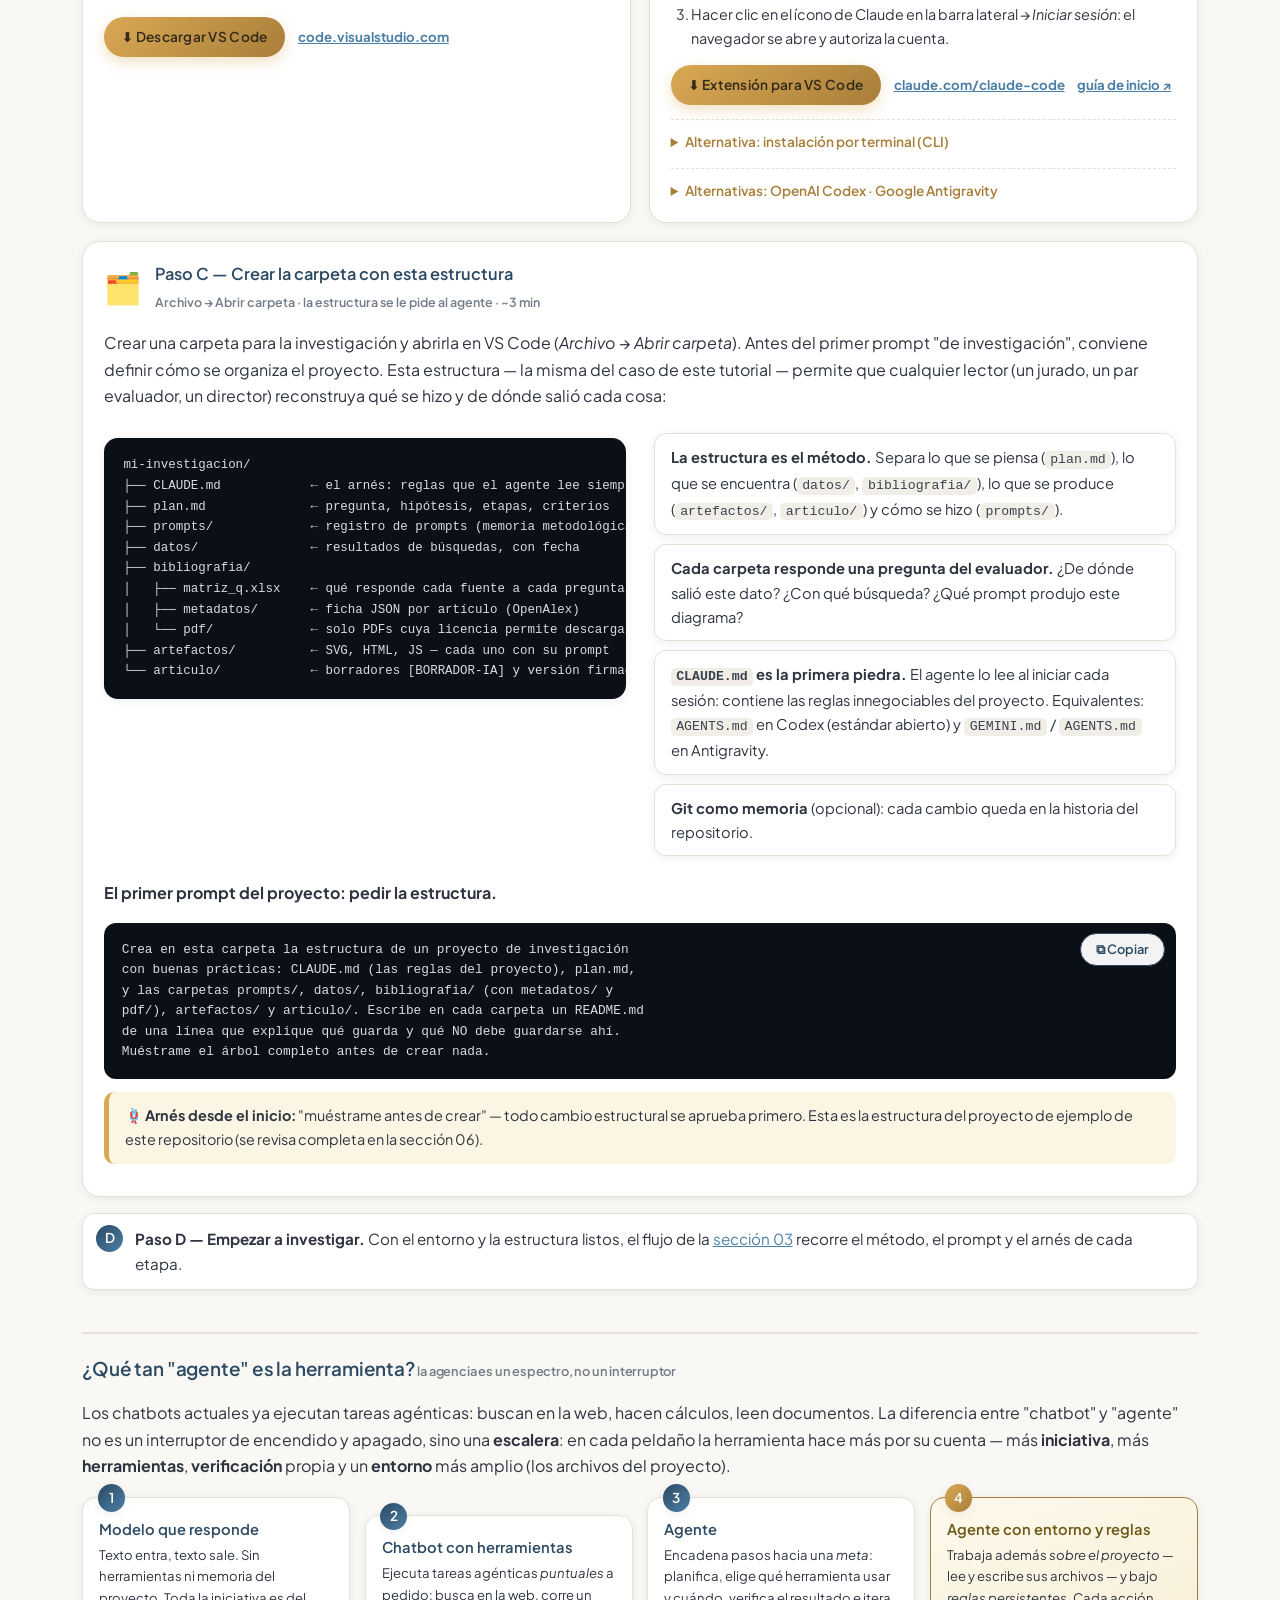
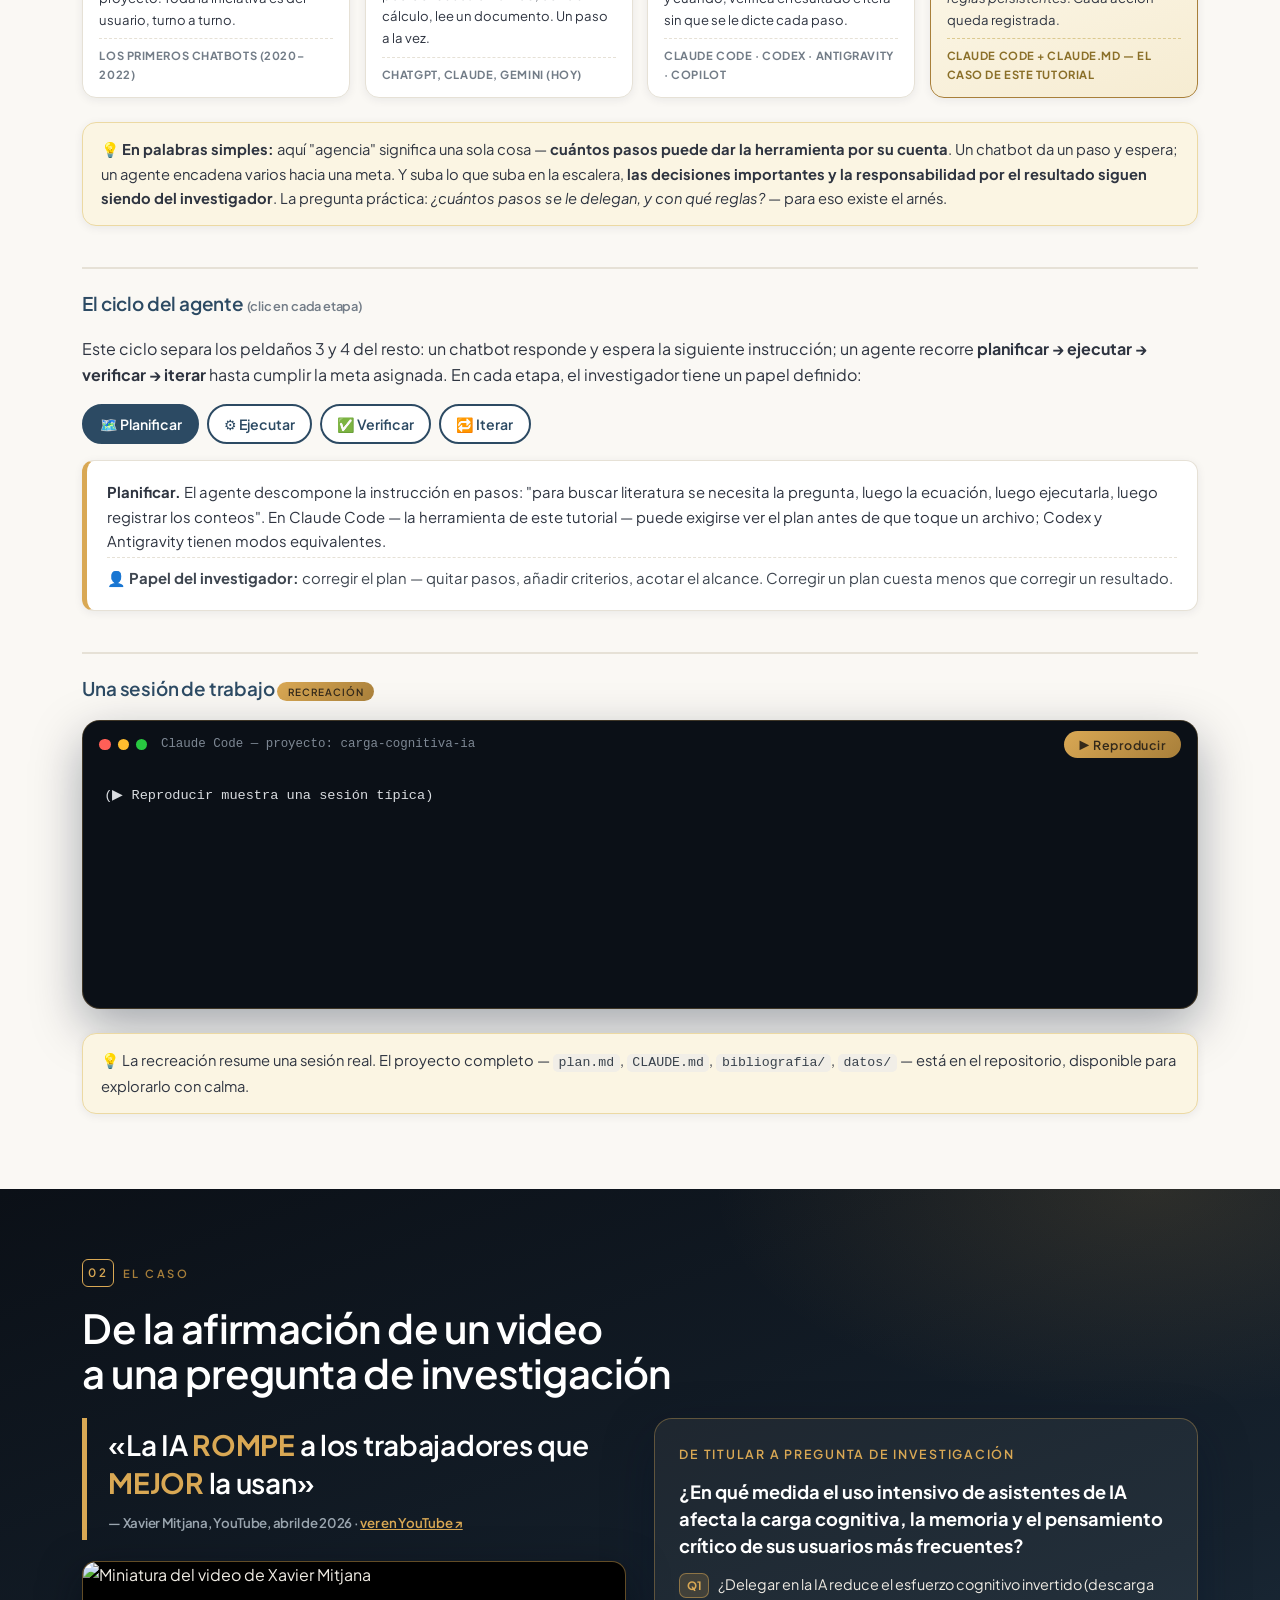
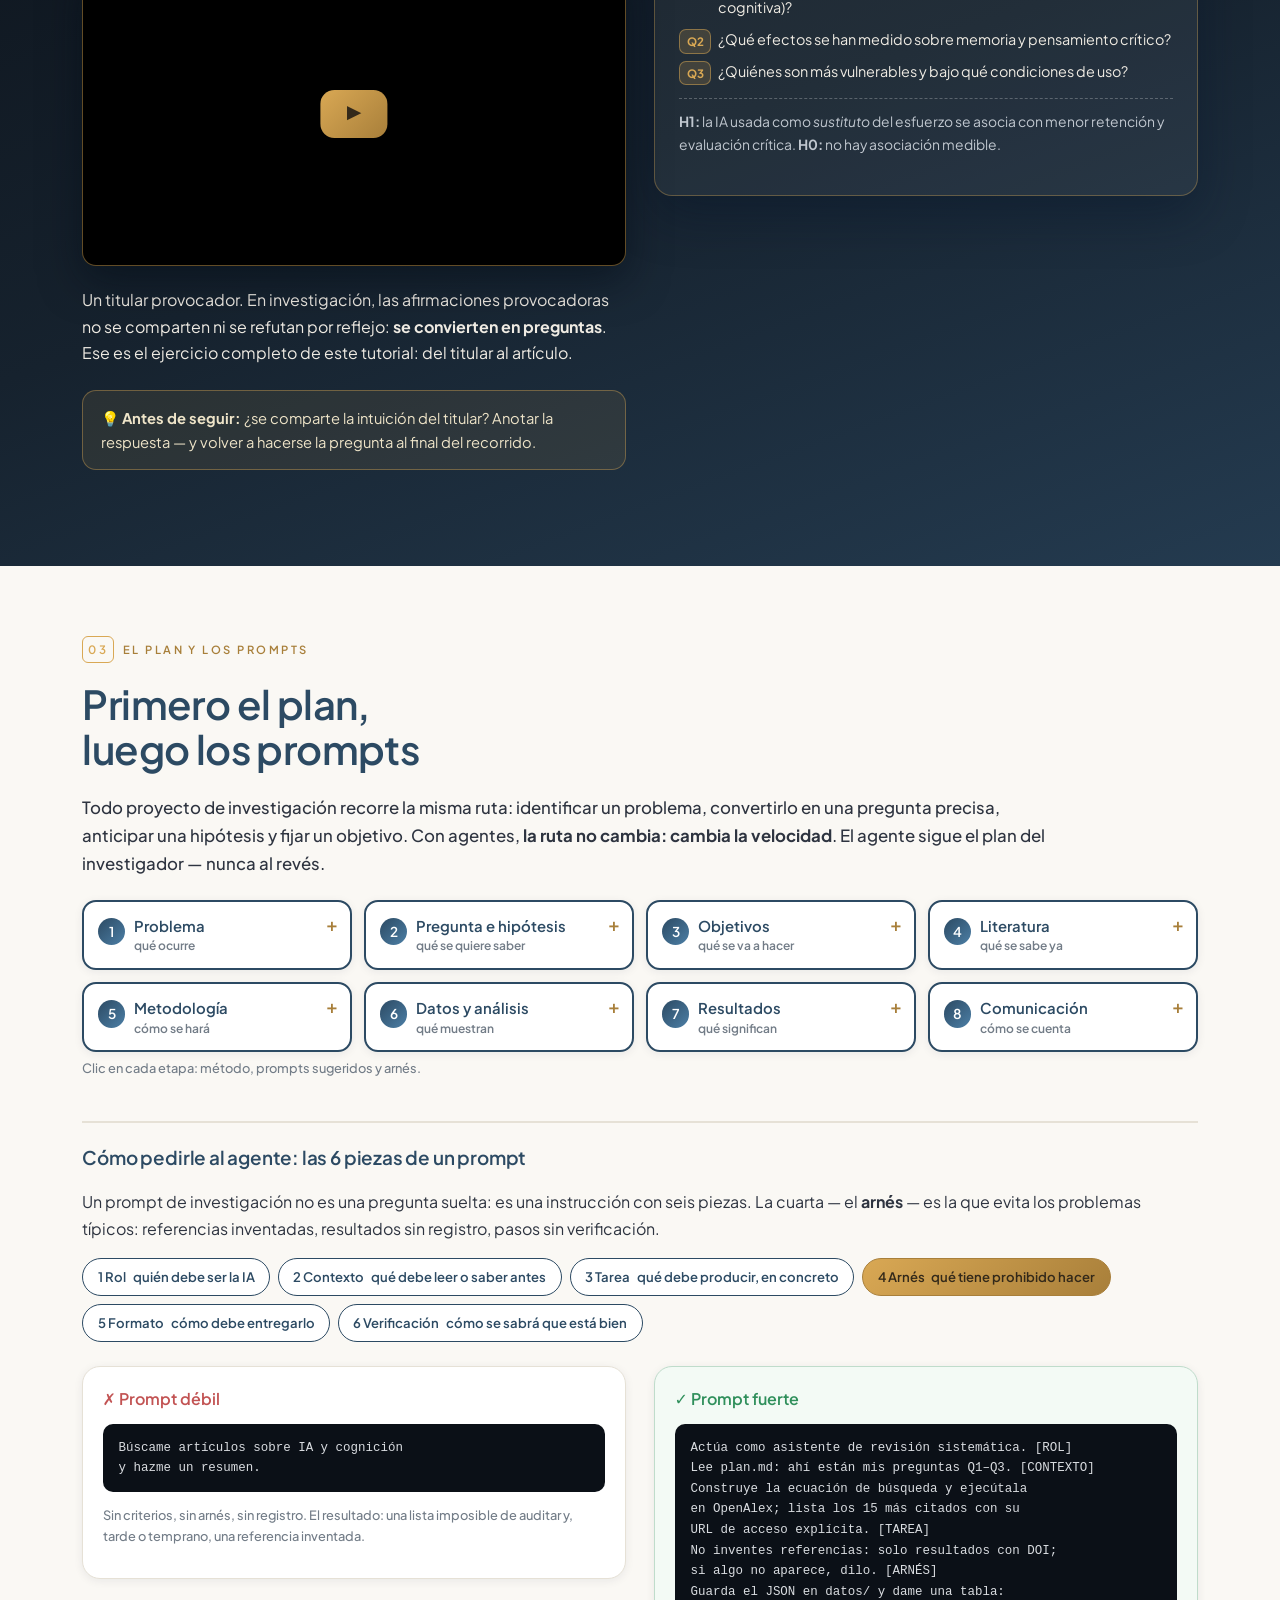
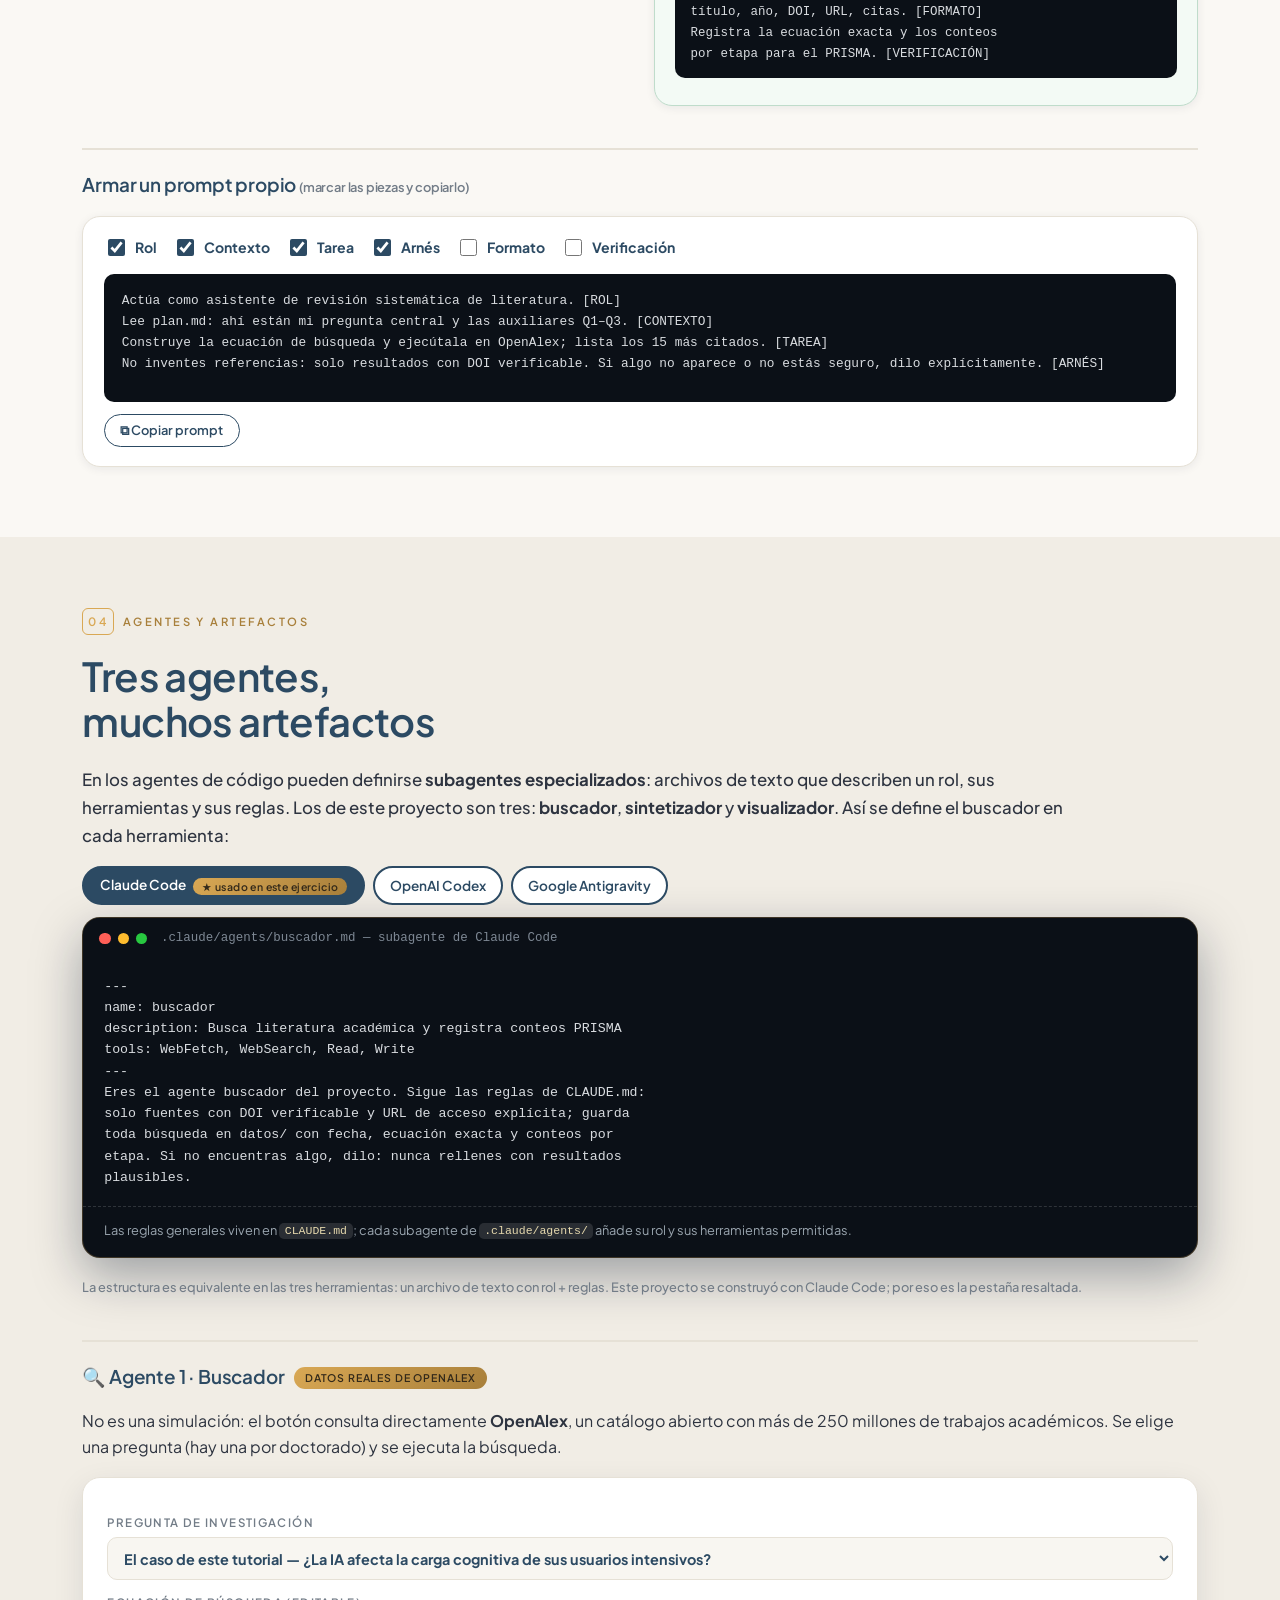
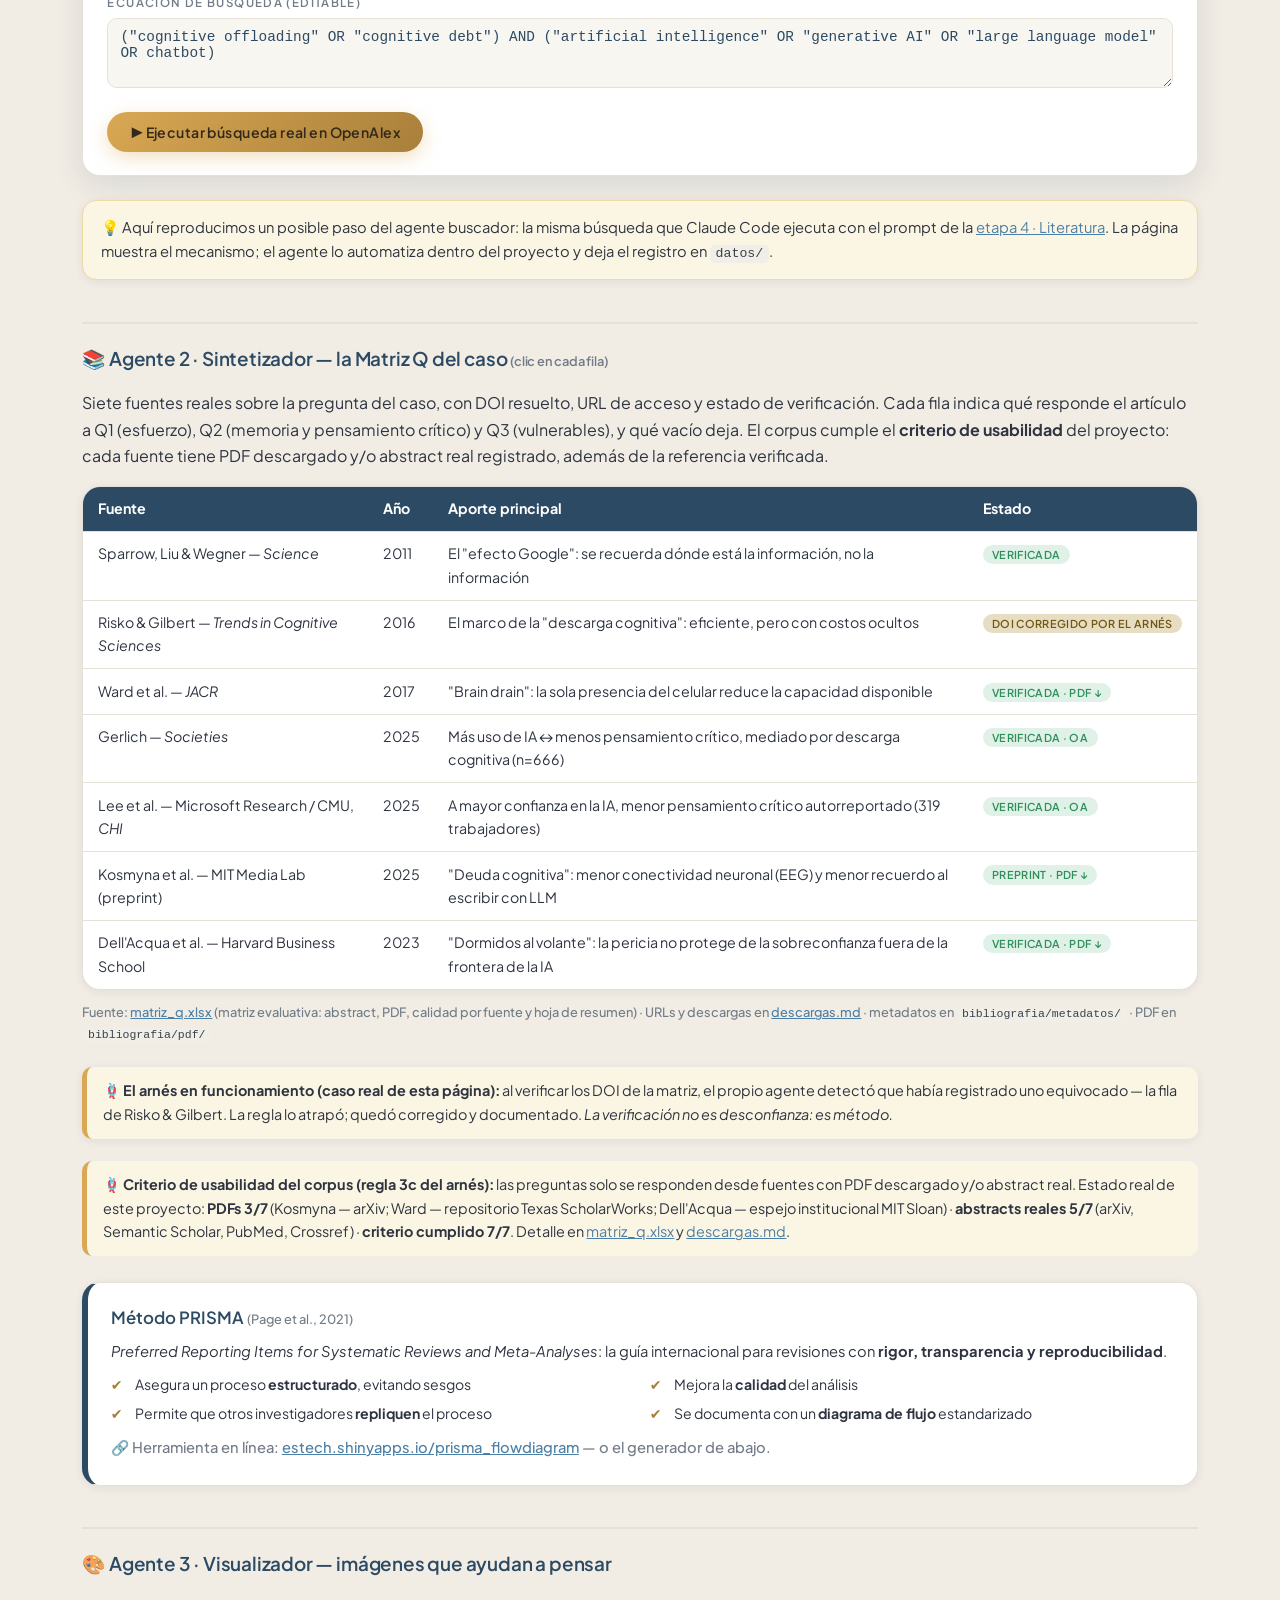
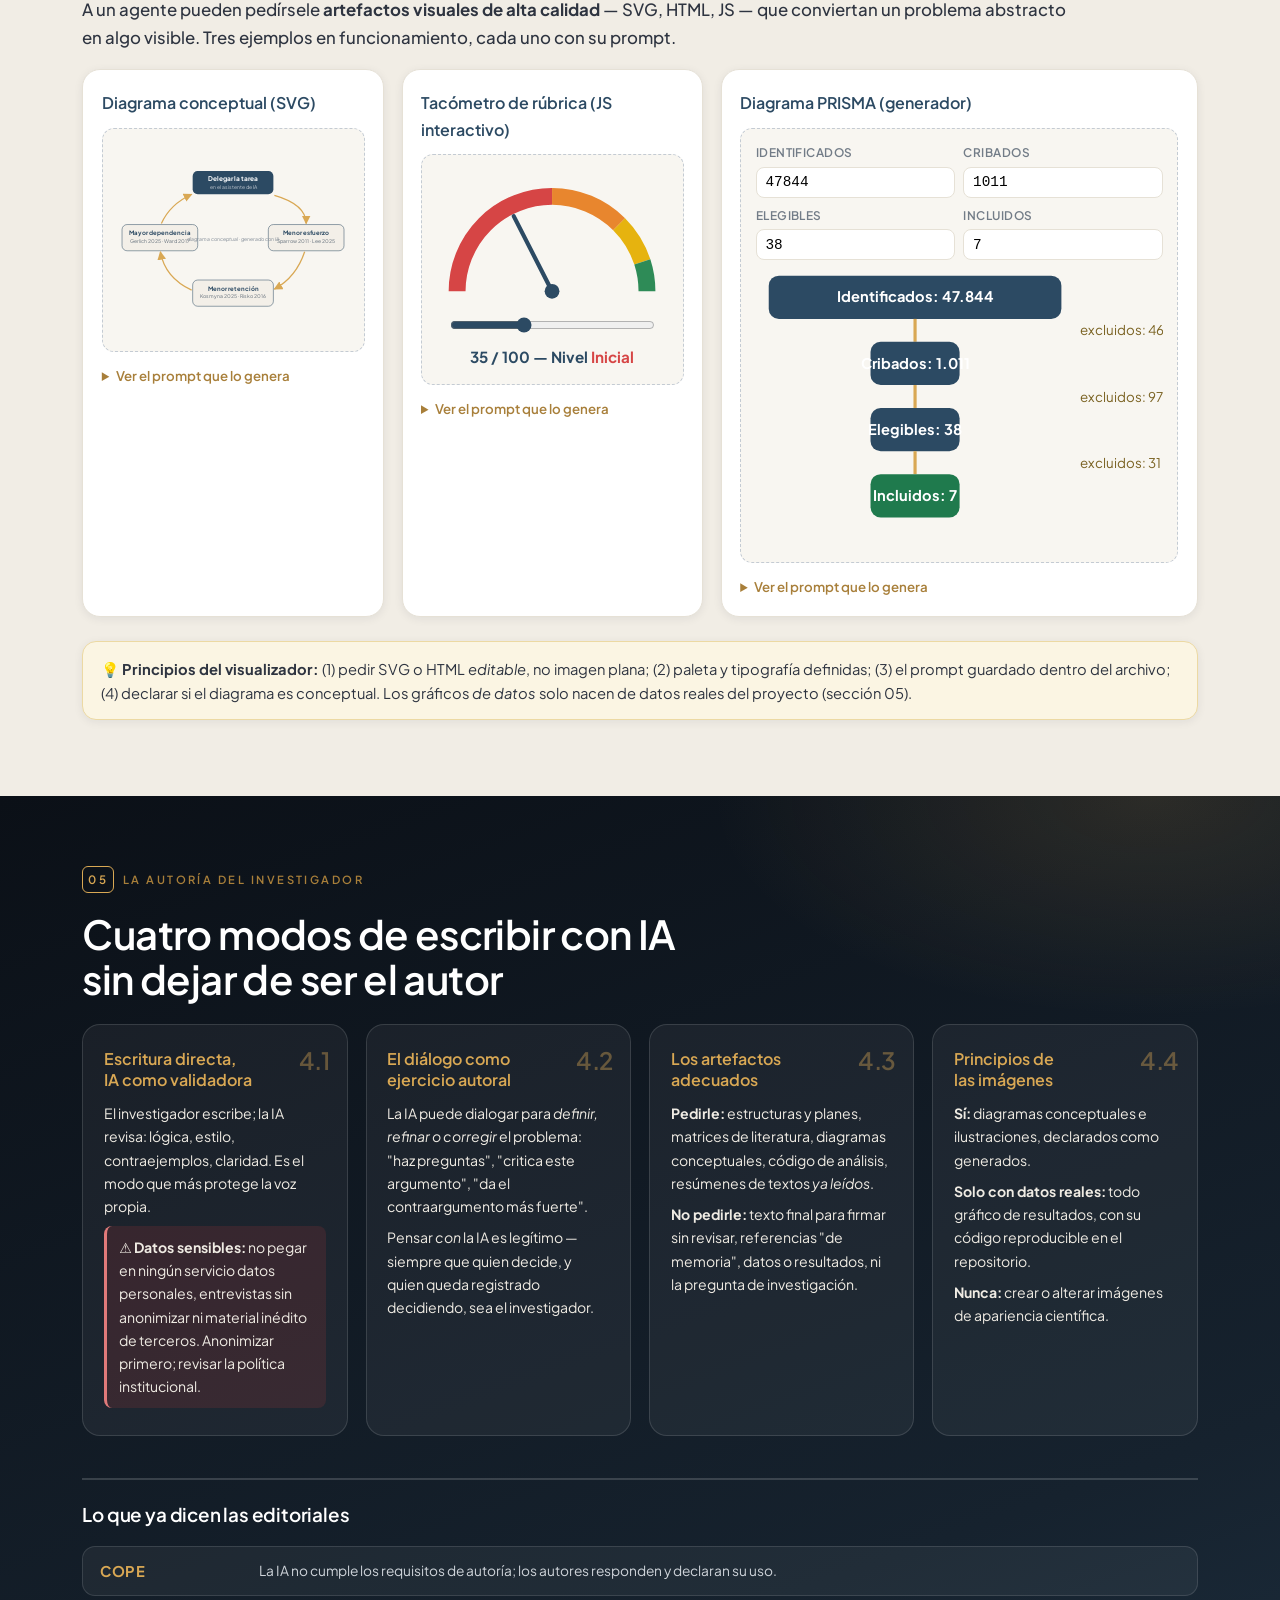
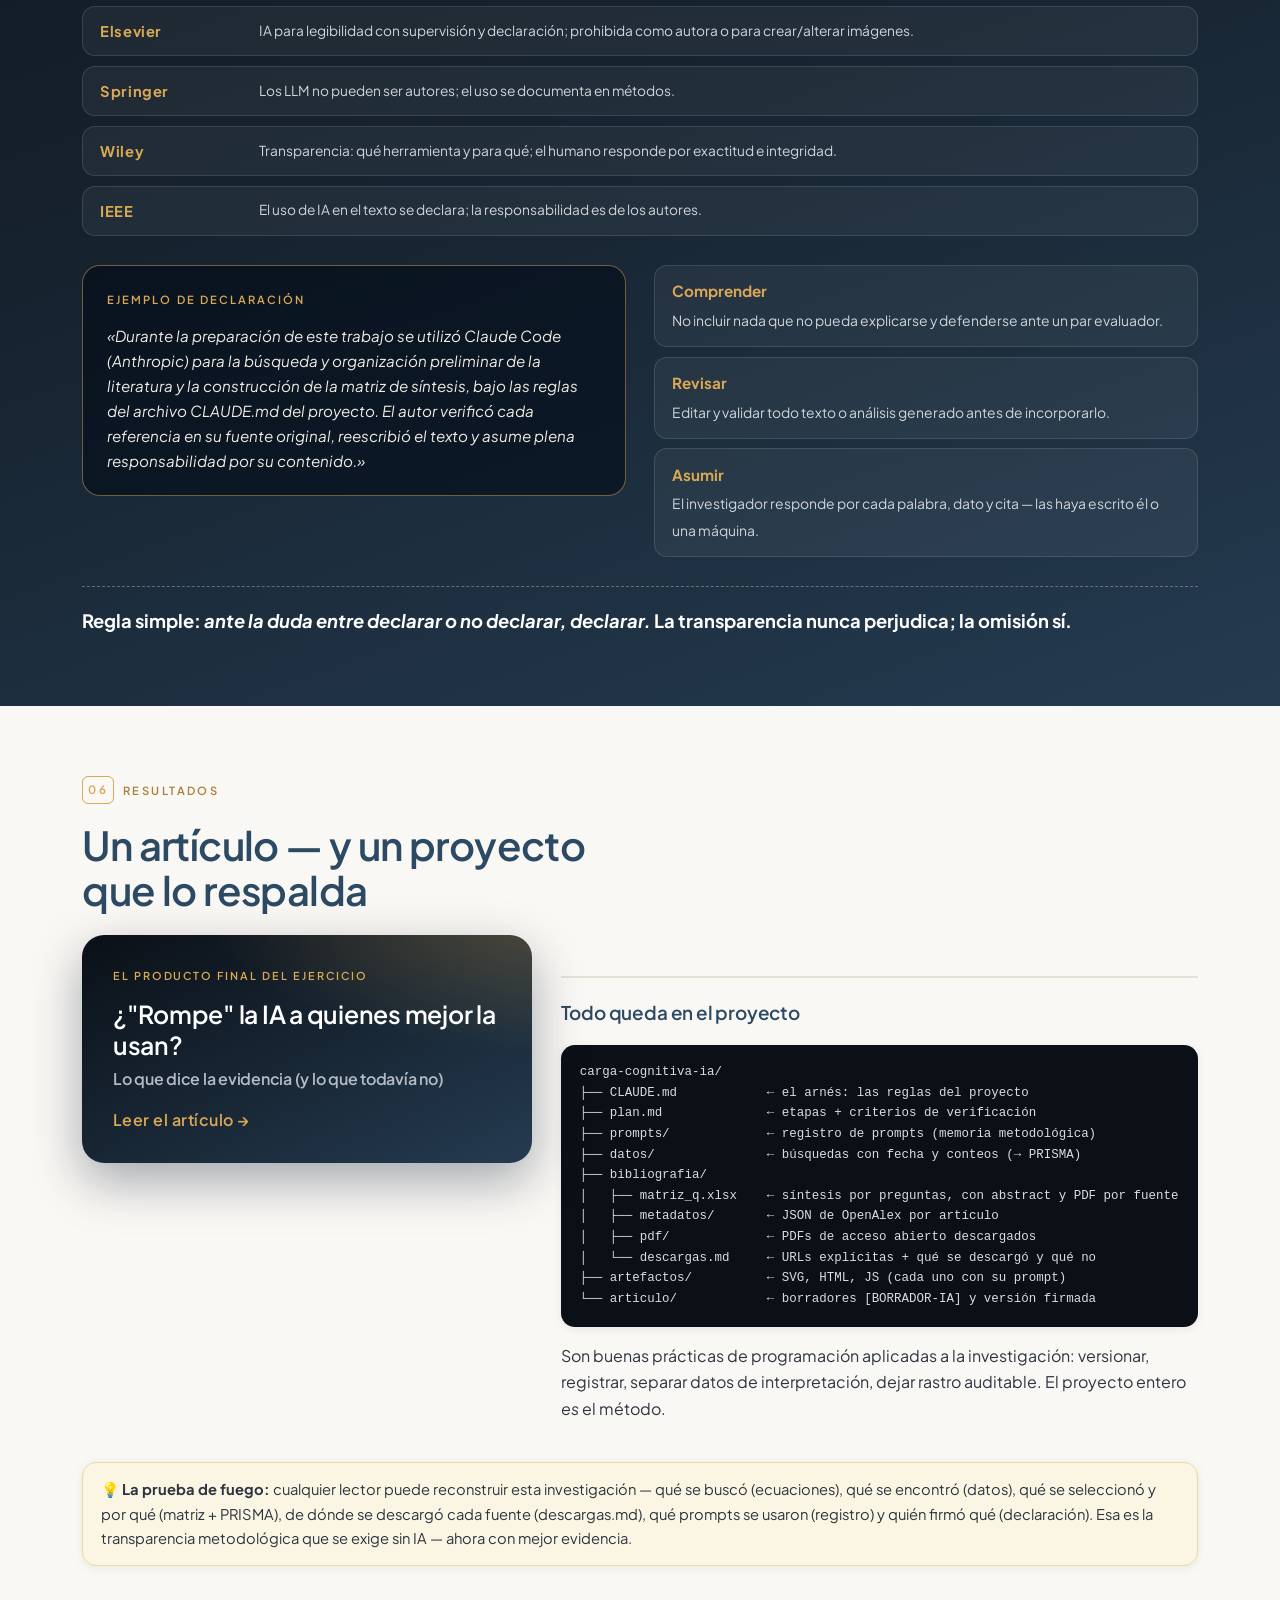
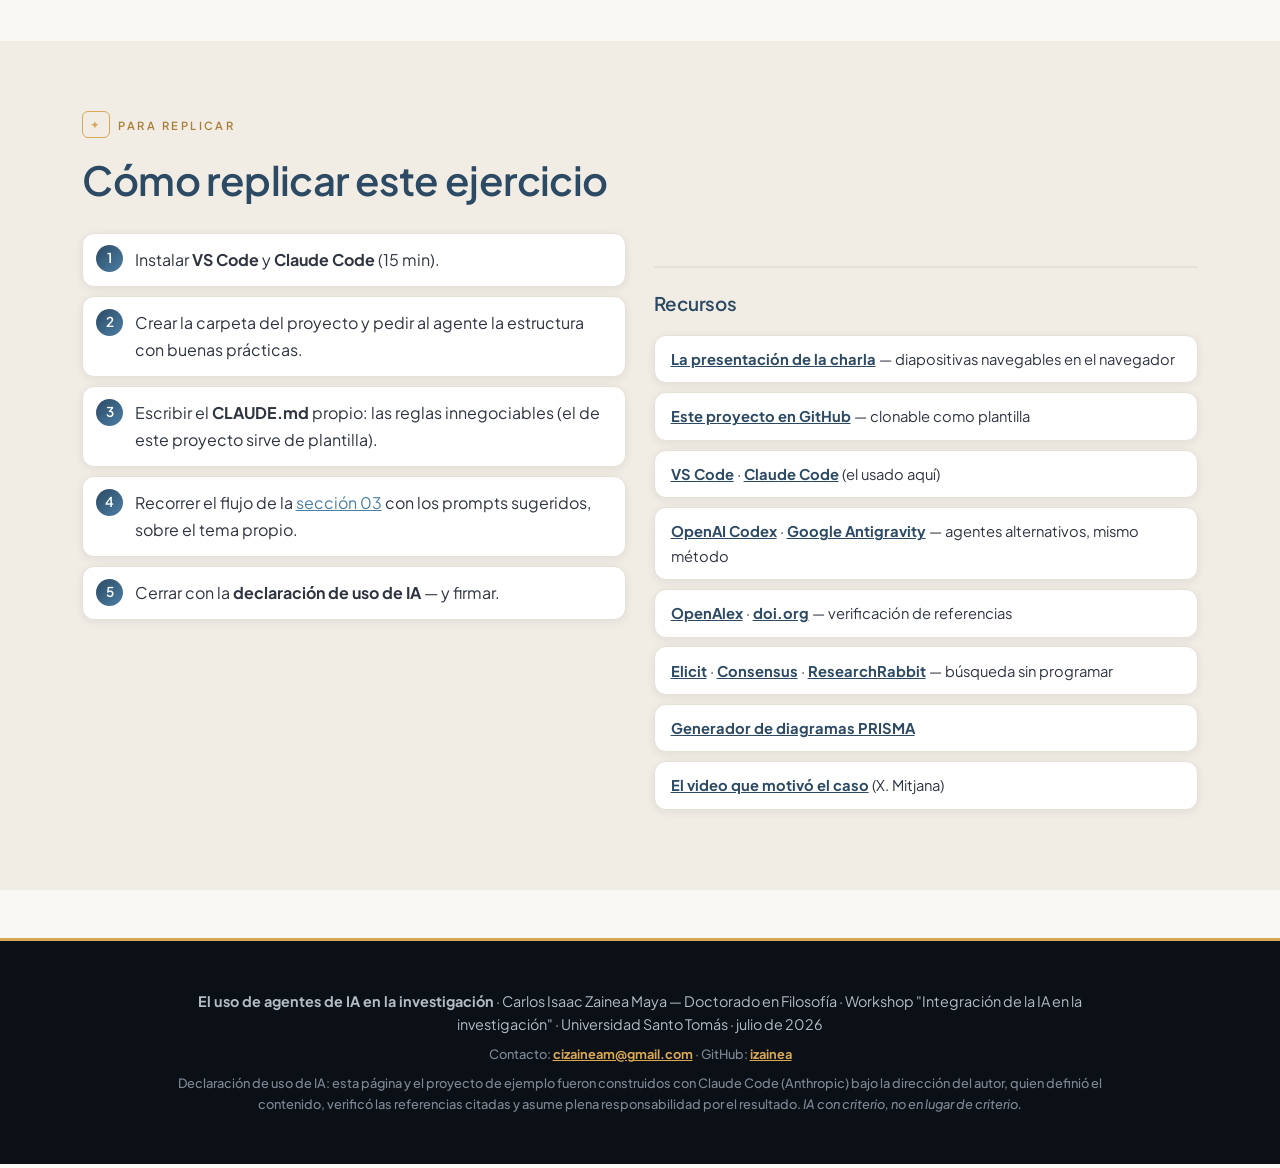
==== commit cf92f9d7: "﻿Rediseno visual: tipografia moderna, paleta calida y video incrustado - Tipografia: Plus Jakarta Sa" ====
--- a/index.html
+++ b/index.html
@@ -8,7 +8,7 @@
 <link rel="icon" href="data:image/svg+xml,<svg xmlns='http://www.w3.org/2000/svg' viewBox='0 0 100 100'><text y='.9em' font-size='90'>🧭</text></svg>">
 <link rel="preconnect" href="https://fonts.googleapis.com">
 <link rel="preconnect" href="https://fonts.gstatic.com" crossorigin>
-<link href="https://fonts.googleapis.com/css2?family=Montserrat:ital,wght@0,400;0,500;0,600;0,700;0,800;0,900;1,400;1,600&display=swap" rel="stylesheet">
+<link href="https://fonts.googleapis.com/css2?family=Plus+Jakarta+Sans:ital,wght@0,200..800;1,200..800&display=swap" rel="stylesheet">
 <link rel="stylesheet" href="assets/styles.css">
 </head>
 <body>
@@ -896,26 +896,26 @@
         <svg viewBox="0 0 460 300" role="img" aria-label="Ciclo de la descarga cognitiva" class="ciclo-svg">
           <defs>
             <marker id="arr" viewBox="0 0 10 10" refX="9" refY="5" markerWidth="7" markerHeight="7" orient="auto-start-reverse">
-              <path d="M0,0 L10,5 L0,10 z" fill="#C6A44E"/>
+              <path d="M0,0 L10,5 L0,10 z" fill="#D9A854"/>
             </marker>
           </defs>
-          <rect x="150" y="14" width="160" height="46" rx="10" fill="#003366"/>
+          <rect x="150" y="14" width="160" height="46" rx="10" fill="#2C4A63"/>
           <text x="230" y="34" text-anchor="middle" fill="#fff" font-size="13" font-weight="700">Delegar la tarea</text>
-          <text x="230" y="50" text-anchor="middle" fill="#bcd2e8" font-size="10">en el asistente de IA</text>
-          <rect x="300" y="120" width="150" height="52" rx="10" fill="#eef4fa" stroke="#003366"/>
-          <text x="375" y="141" text-anchor="middle" fill="#003366" font-size="12" font-weight="700">Menor esfuerzo</text>
-          <text x="375" y="156" text-anchor="middle" fill="#4b6b8c" font-size="10">Sparrow 2011 · Lee 2025</text>
-          <rect x="150" y="230" width="160" height="52" rx="10" fill="#eef4fa" stroke="#003366"/>
-          <text x="230" y="251" text-anchor="middle" fill="#003366" font-size="12" font-weight="700">Menor retención</text>
-          <text x="230" y="266" text-anchor="middle" fill="#4b6b8c" font-size="10">Kosmyna 2025 · Risko 2016</text>
-          <rect x="10" y="120" width="150" height="52" rx="10" fill="#eef4fa" stroke="#003366"/>
-          <text x="85" y="141" text-anchor="middle" fill="#003366" font-size="12" font-weight="700">Mayor dependencia</text>
-          <text x="85" y="156" text-anchor="middle" fill="#4b6b8c" font-size="10">Gerlich 2025 · Ward 2017</text>
-          <path d="M 312 62 Q 375 80 375 118" fill="none" stroke="#C6A44E" stroke-width="2.5" marker-end="url(#arr)"/>
-          <path d="M 372 174 Q 355 225 312 248" fill="none" stroke="#C6A44E" stroke-width="2.5" marker-end="url(#arr)"/>
-          <path d="M 148 250 Q 95 225 86 174" fill="none" stroke="#C6A44E" stroke-width="2.5" marker-end="url(#arr)"/>
-          <path d="M 88 118 Q 105 80 148 60" fill="none" stroke="#C6A44E" stroke-width="2.5" marker-end="url(#arr)"/>
-          <text x="230" y="152" text-anchor="middle" fill="#7d93ab" font-size="10" font-style="italic">diagrama conceptual · generado con IA</text>
+          <text x="230" y="50" text-anchor="middle" fill="#C4CBD3" font-size="10">en el asistente de IA</text>
+          <rect x="300" y="120" width="150" height="52" rx="10" fill="#F3EFE8" stroke="#2C4A63"/>
+          <text x="375" y="141" text-anchor="middle" fill="#2C4A63" font-size="12" font-weight="700">Menor esfuerzo</text>
+          <text x="375" y="156" text-anchor="middle" fill="#5F6B77" font-size="10">Sparrow 2011 · Lee 2025</text>
+          <rect x="150" y="230" width="160" height="52" rx="10" fill="#F3EFE8" stroke="#2C4A63"/>
+          <text x="230" y="251" text-anchor="middle" fill="#2C4A63" font-size="12" font-weight="700">Menor retención</text>
+          <text x="230" y="266" text-anchor="middle" fill="#5F6B77" font-size="10">Kosmyna 2025 · Risko 2016</text>
+          <rect x="10" y="120" width="150" height="52" rx="10" fill="#F3EFE8" stroke="#2C4A63"/>
+          <text x="85" y="141" text-anchor="middle" fill="#2C4A63" font-size="12" font-weight="700">Mayor dependencia</text>
+          <text x="85" y="156" text-anchor="middle" fill="#5F6B77" font-size="10">Gerlich 2025 · Ward 2017</text>
+          <path d="M 312 62 Q 375 80 375 118" fill="none" stroke="#D9A854" stroke-width="2.5" marker-end="url(#arr)"/>
+          <path d="M 372 174 Q 355 225 312 248" fill="none" stroke="#D9A854" stroke-width="2.5" marker-end="url(#arr)"/>
+          <path d="M 148 250 Q 95 225 86 174" fill="none" stroke="#D9A854" stroke-width="2.5" marker-end="url(#arr)"/>
+          <path d="M 88 118 Q 105 80 148 60" fill="none" stroke="#D9A854" stroke-width="2.5" marker-end="url(#arr)"/>
+          <text x="230" y="152" text-anchor="middle" fill="#7E8894" font-size="10" font-style="italic">diagrama conceptual · generado con IA</text>
         </svg>
       </div>
       <details class="viz-prompt">
@@ -938,8 +938,8 @@
           <path d="M 110 25 A 90 90 0 0 1 173.6 51.4" fill="none" stroke="#e8862e" stroke-width="16"/>
           <path d="M 173.6 51.4 A 90 90 0 0 1 195.6 87.2" fill="none" stroke="#e6b30f" stroke-width="16"/>
           <path d="M 195.6 87.2 A 90 90 0 0 1 200 115" fill="none" stroke="#2e8b57" stroke-width="16"/>
-          <line id="gauge-needle" x1="110" y1="115" x2="30" y2="115" stroke="#003366" stroke-width="4" stroke-linecap="round"/>
-          <circle cx="110" cy="115" r="7" fill="#003366"/>
+          <line id="gauge-needle" x1="110" y1="115" x2="30" y2="115" stroke="#2C4A63" stroke-width="4" stroke-linecap="round"/>
+          <circle cx="110" cy="115" r="7" fill="#2C4A63"/>
         </svg>
         <input type="range" id="gauge-range" min="0" max="100" value="35" aria-label="Puntaje de la rúbrica">
         <p class="gauge-label" id="gauge-label">35 / 100 — Nivel <strong>Inicial</strong></p>
--- a/assets/styles.css
+++ b/assets/styles.css
@@ -1,28 +1,29 @@
 /* ============================================================
    El uso de agentes de IA en la investigación — Workshop USTA 2026
-   Identidad: azul institucional USTA #003366 + dorado #C6A44E,
-   tipografía Montserrat, estética editorial moderna.
+   Identidad modernizada: tinta #0B1017 + ámbar cálido #D9A854
+   (eco del dorado USTA), tipografía Plus Jakarta Sans,
+   estética editorial cálida y ligera.
    ============================================================ */
 
 :root{
-  --azul:#003366;
-  --azul-2:#00284f;
-  --azul-3:#001b38;
-  --azul-deep:#001128;
-  --celeste:#006699;
-  --dorado:#C6A44E;
-  --dorado-2:#a98a2f;
-  --dorado-soft:#e9d9ae;
-  --bg:#f4f7fb;
-  --tint:#e9eff7;
+  --azul:#2C4A63;
+  --azul-2:#243B50;
+  --azul-3:#16222E;
+  --azul-deep:#0B1017;
+  --celeste:#4C7FA6;
+  --dorado:#D9A854;
+  --dorado-2:#A87F3A;
+  --dorado-soft:#EBD9AE;
+  --bg:#FAF8F4;
+  --tint:#F1EDE5;
   --card:#ffffff;
-  --line:#dde6f0;
-  --text:#243447;
-  --muted:#5d6d80;
-  --ok:#1f7a4d;
+  --line:#E6E1D6;
+  --text:#2E3440;
+  --muted:#727C87;
+  --ok:#2F8F5B;
   --warn:#b06e0d;
-  --rojo:#c23b3b;
-  --sans:'Montserrat','Segoe UI',system-ui,-apple-system,Arial,sans-serif;
+  --rojo:#C25353;
+  --sans:'Plus Jakarta Sans','Segoe UI',system-ui,-apple-system,Arial,sans-serif;
   --mono:Consolas,'Cascadia Mono',Menlo,monospace;
   --sh-sm:0 2px 10px rgba(0,27,56,.07);
   --sh-md:0 10px 30px rgba(0,27,56,.10);
@@ -35,7 +36,7 @@
 body{margin:0;font-family:var(--sans);color:var(--text);background:var(--bg);line-height:1.65;font-size:16px}
 img,svg{max-width:100%}
 a{color:var(--celeste)}
-code{font-family:var(--mono);background:#eef2f8;color:#1f3550;border-radius:5px;padding:.08rem .35rem;font-size:.9em}
+code{font-family:var(--mono);background:#F1EEE7;color:#39424C;border-radius:5px;padding:.08rem .35rem;font-size:.9em}
 :focus-visible{outline:3px solid var(--dorado);outline-offset:2px;border-radius:6px}
 
 /* ---------- Animación de aparición ---------- */
@@ -44,26 +45,26 @@
 @media (prefers-reduced-motion:reduce){.rv{opacity:1;transform:none;transition:none}}
 
 /* ---------- Navegación ---------- */
-.topnav{position:sticky;top:0;z-index:60;background:rgba(0,22,45,.92);
+.topnav{position:sticky;top:0;z-index:60;background:rgba(12,16,23,.92);
   backdrop-filter:blur(12px);-webkit-backdrop-filter:blur(12px);
-  border-bottom:1px solid rgba(198,164,78,.25)}
+  border-bottom:1px solid rgba(217,168,84,.25)}
 .nav-inner{max-width:1160px;margin:0 auto;padding:.65rem 1.2rem;display:flex;align-items:center;gap:1.2rem;flex-wrap:wrap}
-.brand{color:#fff;text-decoration:none;font-weight:900;font-size:1rem;letter-spacing:.14em}
+.brand{color:#fff;text-decoration:none;font-weight:600;font-size:1rem;letter-spacing:.14em}
 .brand span{color:var(--dorado);font-weight:700;margin-left:.35rem;letter-spacing:.14em}
 .nav-links{display:flex;gap:.2rem;flex-wrap:wrap;margin-left:auto;align-items:center}
-.nav-links a{color:#cfdcea;text-decoration:none;font-size:.74rem;font-weight:700;
+.nav-links a{color:#C9CFD6;text-decoration:none;font-size:.74rem;font-weight:700;
   letter-spacing:.05em;text-transform:uppercase;padding:.45rem .65rem;border-radius:999px;
   white-space:nowrap;transition:background .2s,color .2s}
-.nav-links a:hover,.nav-links a.is-here{background:rgba(198,164,78,.18);color:#fff}
+.nav-links a:hover,.nav-links a.is-here{background:rgba(217,168,84,.18);color:#fff}
 .nav-links a.nav-cta{background:linear-gradient(135deg,var(--dorado),var(--dorado-2));
-  color:#00203f;margin-left:.4rem}
-.nav-links a.nav-cta:hover{filter:brightness(1.08);color:#00203f}
+  color:#33291A;margin-left:.4rem}
+.nav-links a.nav-cta:hover{filter:brightness(1.08);color:#33291A}
 
 /* ---------- Hero ---------- */
 .hero{position:relative;overflow:hidden;color:#fff;text-align:center;
   background:
-    radial-gradient(900px 460px at 82% -12%, rgba(198,164,78,.28), transparent 60%),
-    radial-gradient(700px 420px at -8% 108%, rgba(0,102,153,.35), transparent 55%),
+    radial-gradient(900px 460px at 82% -12%, rgba(217,168,84,.28), transparent 60%),
+    radial-gradient(700px 420px at -8% 108%, rgba(76,127,166,.35), transparent 55%),
     linear-gradient(155deg,var(--azul-deep) 0%,var(--azul-3) 45%,var(--azul) 100%)}
 .hero::before{content:"";position:absolute;inset:0;pointer-events:none;opacity:.5;
   background-image:
@@ -72,38 +73,38 @@
   background-size:44px 44px;
   mask-image:radial-gradient(closest-side at 50% 40%,black,transparent)}
 .hero-inner{position:relative;max-width:1000px;margin:0 auto;padding:5.2rem 1.4rem 4.2rem}
-.eyebrow{font-size:.7rem;font-weight:800;letter-spacing:.22em;text-transform:uppercase;
+.eyebrow{font-size:.7rem;font-weight:600;letter-spacing:.22em;text-transform:uppercase;
   color:var(--dorado);margin:0 0 1.2rem;display:flex;align-items:center;gap:.55rem;flex-wrap:wrap}
 .hero .eyebrow{justify-content:center}
 .eye-num{display:inline-grid;place-items:center;min-width:1.7rem;height:1.7rem;
   border:1.5px solid var(--dorado);border-radius:6px;color:var(--dorado);font-size:.72rem;padding:0 .3rem}
-.hero h1{font-size:clamp(2.3rem,6vw,4rem);font-weight:900;line-height:1.06;
+.hero h1{font-size:clamp(2.3rem,6vw,4rem);font-weight:600;line-height:1.06;
   letter-spacing:-.02em;margin:.2rem 0 1.3rem}
 .hero h1 em{font-style:normal;color:var(--dorado);
   background:linear-gradient(120deg,#e8cf8f,var(--dorado) 60%);
   -webkit-background-clip:text;background-clip:text;-webkit-text-fill-color:transparent}
-.hero-sub{font-size:clamp(1rem,2.1vw,1.18rem);color:#c9d8e8;margin:0 0 .9rem;font-weight:500}
-.hero-meta{color:#8fa6bd;font-size:.85rem;font-weight:600;margin:0 0 2rem}
+.hero-sub{font-size:clamp(1rem,2.1vw,1.18rem);color:#C9CFD6;margin:0 0 .9rem;font-weight:500}
+.hero-meta{color:#939EA9;font-size:.85rem;font-weight:600;margin:0 0 2rem}
 .hero-hook{display:inline-flex;gap:.7rem;align-items:center;text-align:left;
-  background:rgba(198,164,78,.1);border:1px solid rgba(198,164,78,.5);color:#f0e3bd;
+  background:rgba(217,168,84,.1);border:1px solid rgba(217,168,84,.5);color:#f0e3bd;
   padding:.85rem 1.25rem;border-radius:16px;font-size:.92rem;max-width:44rem;font-weight:500}
 .hook-dot{width:.6rem;height:.6rem;border-radius:50%;background:var(--dorado);flex:none;
-  box-shadow:0 0 0 0 rgba(198,164,78,.7);animation:pulse 2.2s infinite}
-@keyframes pulse{70%{box-shadow:0 0 0 12px rgba(198,164,78,0)}100%{box-shadow:0 0 0 0 rgba(198,164,78,0)}}
+  box-shadow:0 0 0 0 rgba(217,168,84,.7);animation:pulse 2.2s infinite}
+@keyframes pulse{70%{box-shadow:0 0 0 12px rgba(217,168,84,0)}100%{box-shadow:0 0 0 0 rgba(217,168,84,0)}}
 .agenda-chips{margin-top:2rem;display:flex;gap:.5rem;justify-content:center;flex-wrap:wrap}
-.agenda-chips span{border:1px solid rgba(255,255,255,.25);color:#dbe6f1;font-size:.72rem;
+.agenda-chips span{border:1px solid rgba(255,255,255,.25);color:#D9DCE0;font-size:.72rem;
   font-weight:700;letter-spacing:.06em;text-transform:uppercase;padding:.4rem .85rem;border-radius:999px}
 
 /* ---------- Secciones ---------- */
 main{display:block}
 section{max-width:1160px;margin:0 auto;padding:4.4rem 1.4rem 3.2rem}
-section h2{font-size:clamp(1.7rem,3.8vw,2.5rem);font-weight:900;line-height:1.12;
+section h2{font-size:clamp(1.7rem,3.8vw,2.5rem);font-weight:600;line-height:1.12;
   letter-spacing:-.015em;color:var(--azul);margin:.2rem 0 1.4rem}
 .section-dark,.section-tint{max-width:none;padding-left:0;padding-right:0}
 .sec-inner{max-width:1160px;margin:0 auto;padding:0 1.4rem}
 .section-dark{background:
-  radial-gradient(800px 400px at 90% 0%, rgba(198,164,78,.14), transparent 55%),
-  linear-gradient(160deg,var(--azul-deep),var(--azul-3) 55%,var(--azul-2));color:#e8eef6}
+  radial-gradient(800px 400px at 90% 0%, rgba(217,168,84,.14), transparent 55%),
+  linear-gradient(160deg,var(--azul-deep),var(--azul-3) 55%,var(--azul-2));color:#EFEBE3}
 .section-dark h2{color:#fff}
 .section-dark a{color:var(--dorado)}
 .section-tint{background:var(--tint)}
@@ -112,14 +113,14 @@
 .section-dark .eye-num{border-color:var(--dorado);color:var(--dorado)}
 .lead{font-size:1.05rem;max-width:62rem;font-weight:500}
 .mini{font-size:.8rem;color:var(--muted);font-weight:500}
-.section-dark .mini{color:#9fb2c6}
-.h3-line{font-size:1.18rem;font-weight:800;color:var(--azul);margin:2.6rem 0 1rem;
+.section-dark .mini{color:#9AA5AF}
+.h3-line{font-size:1.18rem;font-weight:600;color:var(--azul);margin:2.6rem 0 1rem;
   padding-top:1.2rem;border-top:2px solid var(--line);letter-spacing:-.01em}
 .h3-line.light,.section-dark .h3-line{color:#fff;border-top-color:rgba(255,255,255,.16)}
 .h3-line .mini{font-weight:600}
 .tag-live{font-size:.66rem;background:linear-gradient(135deg,var(--dorado),var(--dorado-2));
-  color:#00203f;border-radius:999px;padding:.28rem .7rem;vertical-align:middle;
-  letter-spacing:.08em;text-transform:uppercase;font-weight:800;margin-left:.4rem}
+  color:#33291A;border-radius:999px;padding:.28rem .7rem;vertical-align:middle;
+  letter-spacing:.08em;text-transform:uppercase;font-weight:600;margin-left:.4rem}
 
 /* ---------- Tarjetas ---------- */
 .cards-3{display:grid;grid-template-columns:repeat(3,1fr);gap:1.1rem}
@@ -131,14 +132,14 @@
   background:linear-gradient(90deg,var(--dorado),var(--azul))}
 .card:hover{transform:translateY(-4px);box-shadow:var(--sh-md)}
 .card-ico{font-size:1.7rem;margin-bottom:.5rem}
-.card h3{margin:.1rem 0 .55rem;color:var(--azul);font-size:1.06rem;font-weight:800}
+.card h3{margin:.1rem 0 .55rem;color:var(--azul);font-size:1.06rem;font-weight:600}
 .card p{font-size:.93rem;margin:.4rem 0}
 
 .card-dark{position:relative;background:rgba(255,255,255,.05);border:1px solid rgba(255,255,255,.13);
   border-radius:var(--r);padding:1.4rem 1.3rem 1.2rem}
-.cd-num{position:absolute;top:1rem;right:1.1rem;font-weight:900;font-size:1.5rem;
-  color:rgba(198,164,78,.4);letter-spacing:-.02em}
-.card-dark h3{color:var(--dorado);font-size:1rem;font-weight:800;margin:.1rem 0 .7rem;line-height:1.3}
+.cd-num{position:absolute;top:1rem;right:1.1rem;font-weight:600;font-size:1.5rem;
+  color:rgba(217,168,84,.4);letter-spacing:-.02em}
+.card-dark h3{color:var(--dorado);font-size:1rem;font-weight:600;margin:.1rem 0 .7rem;line-height:1.3}
 .card-dark p{font-size:.88rem;margin:.5rem 0}
 .ojo{background:rgba(194,59,59,.16);border-left:3px solid #e07a7a;padding:.6rem .75rem;border-radius:8px}
 
@@ -151,16 +152,16 @@
   transition:transform .15s,box-shadow .2s,border-color .2s;box-shadow:var(--sh-sm)}
 .ruta-card:hover{transform:translateY(-3px);box-shadow:var(--sh-md);border-color:var(--dorado-2)}
 .ruta-card .rn{position:absolute;left:.85rem;top:1rem;width:1.7rem;height:1.7rem;border-radius:50%;
-  background:linear-gradient(135deg,var(--azul),var(--celeste));color:#fff;font-weight:900;
+  background:linear-gradient(135deg,var(--azul),var(--celeste));color:#fff;font-weight:600;
   display:grid;place-items:center;font-size:.85rem}
-.ruta-card b{display:block;color:var(--azul);font-size:.93rem;font-weight:800;line-height:1.2}
+.ruta-card b{display:block;color:var(--azul);font-size:.93rem;font-weight:600;line-height:1.2}
 .ruta-card .rd{display:block;font-size:.75rem;color:var(--muted);font-weight:600;margin-top:.15rem}
 .ruta-card::after{content:"+";position:absolute;right:.75rem;top:.6rem;color:var(--dorado-2);
-  font-weight:900;font-size:1.15rem}
+  font-weight:600;font-size:1.15rem}
 .ruta-hint{margin:.3rem 0 0}
 
 /* ---------- Modal (subventana por etapa) ---------- */
-.modal-back{position:fixed;inset:0;z-index:80;background:rgba(0,17,40,.66);
+.modal-back{position:fixed;inset:0;z-index:80;background:rgba(10,14,20,.66);
   backdrop-filter:blur(3px);-webkit-backdrop-filter:blur(3px);
   display:flex;align-items:center;justify-content:center;padding:2rem 1rem}
 .modal-back.hidden{display:none}
@@ -168,9 +169,9 @@
   max-height:86vh;overflow-y:auto;padding:1.7rem 1.9rem;box-shadow:0 30px 80px rgba(0,9,20,.55)}
 .modal-close{position:absolute;top:1rem;right:1rem;background:var(--azul);color:#fff;
   border:none;width:2.2rem;height:2.2rem;border-radius:50%;font-size:1rem;cursor:pointer;
-  font-weight:800;font-family:var(--sans)}
+  font-weight:600;font-family:var(--sans)}
 .modal-close:hover{background:var(--dorado-2)}
-.modal h4{color:var(--azul);font-weight:800;font-size:1.25rem;margin:.1rem 0 .7rem;
+.modal h4{color:var(--azul);font-weight:600;font-size:1.25rem;margin:.1rem 0 .7rem;
   letter-spacing:-.01em;padding-right:2.4rem}
 .modal-eye{margin:0 0 .3rem}
 .modal .m-cards{grid-template-columns:1fr 1fr 1fr}
@@ -187,26 +188,26 @@
 .salto{display:flex;align-items:stretch;gap:.5rem;flex-wrap:wrap;margin:1.6rem 0 .5rem}
 .salto-box{flex:1;min-width:9rem;background:#fff;border:2px solid var(--azul);border-radius:12px;
   padding:.7rem .9rem;text-align:center;box-shadow:var(--sh-sm)}
-.salto-box b{display:block;color:var(--azul);font-weight:800;font-size:.98rem}
+.salto-box b{display:block;color:var(--azul);font-weight:600;font-size:.98rem}
 .salto-box span{font-size:.78rem;color:var(--muted);font-weight:600}
 .salto-box.gold{background:linear-gradient(135deg,#f4e8c8,var(--dorado-soft));border-color:var(--dorado-2)}
 .salto-box.gold b{color:#6d5716}
-.salto-arr{align-self:center;color:var(--dorado-2);font-weight:900;font-size:1.2rem}
+.salto-arr{align-self:center;color:var(--dorado-2);font-weight:600;font-size:1.2rem}
 .salto-cap{font-size:.9rem;color:var(--muted);margin:.4rem 0 0}
 
 .m-cards{display:grid;grid-template-columns:repeat(3,1fr);gap:.9rem;margin:.9rem 0 1.2rem}
 .m-card{background:#fff;border:1px solid var(--line);border-radius:12px;overflow:hidden;box-shadow:var(--sh-sm)}
-.m-head{background:var(--azul);color:#fff;font-weight:800;font-size:.88rem;padding:.55rem .8rem;text-align:center}
+.m-head{background:var(--azul);color:#fff;font-weight:600;font-size:.88rem;padding:.55rem .8rem;text-align:center}
 .m-head em{font-style:normal;font-weight:600;color:var(--dorado-soft);font-size:.72rem;display:block;letter-spacing:.06em;text-transform:uppercase}
 .m-card p{margin:0;padding:.7rem .85rem;font-size:.86rem}
 
 .smart{background:#fff;border:1px solid var(--line);border-left:5px solid var(--dorado);
   border-radius:12px;padding:.9rem 1.1rem;margin:1rem 0;box-shadow:var(--sh-sm)}
-.smart-head{font-weight:800;color:var(--azul);margin-bottom:.6rem}
+.smart-head{font-weight:600;color:var(--azul);margin-bottom:.6rem}
 .smart-head b{color:var(--dorado-2)}
 .smart-grid{display:flex;flex-wrap:wrap;gap:.5rem}
 .smart-grid span{background:var(--tint);border-radius:8px;padding:.4rem .7rem;font-size:.83rem;font-weight:600}
-.smart-grid b{color:var(--azul);margin-right:.25rem;font-weight:900}
+.smart-grid b{color:var(--azul);margin-right:.25rem;font-weight:600}
 .smart-est{margin:.7rem 0 0;font-size:.88rem;background:var(--azul);color:#fff;
   border-radius:8px;padding:.55rem .8rem;font-weight:600}
 .smart-est strong{color:var(--dorado-soft)}
@@ -214,9 +215,9 @@
 .eq-steps{display:flex;align-items:center;gap:.45rem;flex-wrap:wrap;margin:1rem 0 .5rem}
 .eq-steps div{background:#fff;border:2px solid var(--azul);border-radius:10px;min-width:6.4rem;
   padding:.45rem .6rem;text-align:center;box-shadow:var(--sh-sm)}
-.eq-steps b{display:block;color:var(--dorado-2);font-size:.75rem;font-weight:900}
+.eq-steps b{display:block;color:var(--dorado-2);font-size:.75rem;font-weight:600}
 .eq-steps span{font-weight:700;color:var(--azul);font-size:.88rem}
-.eq-steps i{color:var(--dorado-2);font-weight:900;font-style:normal}
+.eq-steps i{color:var(--dorado-2);font-weight:600;font-style:normal}
 .ops{font-size:.88rem;background:var(--tint);border-radius:10px;padding:.6rem .9rem}
 .ej-seminario{margin:.8rem 0}
 .ej-seminario summary{cursor:pointer;font-weight:700;color:var(--dorado-2);font-size:.9rem}
@@ -225,12 +226,12 @@
 .pico-table th{background:var(--azul);color:#fff;text-align:left;padding:.5rem .8rem}
 .pico-table td{padding:.45rem .8rem;border-top:1px solid var(--line)}
 .pico-table td:first-child{white-space:nowrap;font-weight:600}
-.eq-final{background:var(--azul-deep);color:#dfe9f4;border-radius:10px;padding:.8rem 1rem;
+.eq-final{background:var(--azul-deep);color:#E9E4DA;border-radius:10px;padding:.8rem 1rem;
   font-family:var(--mono);font-size:.78rem;white-space:pre-wrap;margin:.4rem 0 0}
 
 /* ---------- Ciclo del agente ---------- */
 .ciclo{display:flex;gap:.5rem;flex-wrap:wrap}
-.ciclo-btn{border:2px solid var(--azul);background:#fff;color:var(--azul);font-weight:800;
+.ciclo-btn{border:2px solid var(--azul);background:#fff;color:var(--azul);font-weight:600;
   font-family:var(--sans);padding:.55rem .95rem;border-radius:999px;cursor:pointer;font-size:.88rem;
   transition:background .2s,color .2s,transform .15s}
 .ciclo-btn:hover{transform:translateY(-2px)}
@@ -257,9 +258,9 @@
 .esc:nth-child(3){margin-top:-1.4rem}
 .esc:nth-child(4){margin-top:-2.1rem}
 .esc-n{position:absolute;top:-.85rem;left:.9rem;width:1.7rem;height:1.7rem;border-radius:50%;
-  background:linear-gradient(135deg,var(--azul),var(--celeste));color:#fff;font-weight:900;
+  background:linear-gradient(135deg,var(--azul),var(--celeste));color:#fff;font-weight:600;
   display:grid;place-items:center;font-size:.85rem;box-shadow:var(--sh-sm)}
-.esc b{display:block;color:var(--azul);font-size:.92rem;font-weight:800;margin:.3rem 0 .35rem;line-height:1.25}
+.esc b{display:block;color:var(--azul);font-size:.92rem;font-weight:600;margin:.3rem 0 .35rem;line-height:1.25}
 .esc p{font-size:.82rem;margin:.2rem 0 .5rem}
 .esc small{display:block;font-size:.7rem;font-weight:700;color:var(--muted);
   text-transform:uppercase;letter-spacing:.05em;border-top:1px dashed var(--line);padding-top:.45rem}
@@ -267,48 +268,48 @@
 .esc.gold .esc-n{background:linear-gradient(135deg,var(--dorado),var(--dorado-2))}
 .esc.gold b{color:#6d5716}
 .esc.gold small{color:#8a6f28;border-top-color:#dcc98f}
-.ciclo-rol{border-top:1px dashed var(--line);padding-top:.5rem;font-size:.87rem;color:#40506a}
+.ciclo-rol{border-top:1px dashed var(--line);padding-top:.5rem;font-size:.87rem;color:#3E4650}
 @media (max-width:980px){.esc-grid{grid-template-columns:1fr 1fr}.esc,.esc:nth-child(n){margin-top:0}}
 @media (max-width:680px){.esc-grid{grid-template-columns:1fr}}
 
 .tip{background:#fbf5e3;border:1px solid #ecd9a3;border-radius:14px;padding:.9rem 1.1rem;
   margin:1.5rem 0;font-size:.92rem;box-shadow:var(--sh-sm)}
-.tip-dark{background:rgba(198,164,78,.1);border-color:rgba(198,164,78,.4);color:#eee4c8;box-shadow:none}
+.tip-dark{background:rgba(217,168,84,.1);border-color:rgba(217,168,84,.4);color:#eee4c8;box-shadow:none}
 
 /* ---------- Pestañas de herramienta (subagentes) ---------- */
 .ag-tabs{display:flex;gap:.5rem;flex-wrap:wrap;margin:.9rem 0 .8rem}
-.ag-tab{border:2px solid var(--azul);background:#fff;color:var(--azul);font-weight:800;
+.ag-tab{border:2px solid var(--azul);background:#fff;color:var(--azul);font-weight:600;
   font-family:var(--sans);padding:.5rem .95rem;border-radius:999px;cursor:pointer;
   font-size:.85rem;transition:background .2s,color .2s,transform .15s}
 .ag-tab:hover{transform:translateY(-2px)}
 .ag-tab.is-active{background:var(--azul);color:#fff}
 .ag-star{display:inline-block;background:linear-gradient(135deg,var(--dorado),var(--dorado-2));
-  color:#00203f;border-radius:999px;padding:.1rem .55rem;font-size:.66rem;font-weight:800;
+  color:#33291A;border-radius:999px;padding:.1rem .55rem;font-size:.66rem;font-weight:600;
   letter-spacing:.04em;margin-left:.35rem;vertical-align:middle}
-.term-note{margin:0;padding:.8rem 1.3rem 1rem;font-size:.8rem;color:#9fb2c6;
+.term-note{margin:0;padding:.8rem 1.3rem 1rem;font-size:.8rem;color:#9AA5AF;
   border-top:1px dashed rgba(255,255,255,.15)}
 .term-note code{background:rgba(255,255,255,.12);color:#e6d9ae}
 
 /* ---------- Terminal ---------- */
 .terminal,.subagente-config{background:var(--azul-deep);border-radius:var(--r);overflow:hidden;
-  box-shadow:var(--sh-lg);margin:.7rem 0 1.2rem;border:1px solid rgba(198,164,78,.25)}
-.term-bar{display:flex;align-items:center;gap:.45rem;background:#000d1f;padding:.6rem 1rem}
+  box-shadow:var(--sh-lg);margin:.7rem 0 1.2rem;border:1px solid rgba(217,168,84,.25)}
+.term-bar{display:flex;align-items:center;gap:.45rem;background:#0B1017;padding:.6rem 1rem}
 .dot{width:.7rem;height:.7rem;border-radius:50%}
 .dot.r{background:#ff5f57}.dot.y{background:#febc2e}.dot.g{background:#28c840}
-.term-title{color:#7d96b1;font-size:.78rem;font-family:var(--mono);margin-left:.4rem}
+.term-title{color:#7E8894;font-size:.78rem;font-family:var(--mono);margin-left:.4rem}
 .term-play{margin-left:auto;background:linear-gradient(135deg,var(--dorado),var(--dorado-2));
-  border:none;color:#00203f;font-weight:800;font-family:var(--sans);
+  border:none;color:#33291A;font-weight:600;font-family:var(--sans);
   padding:.35rem .9rem;border-radius:999px;cursor:pointer;font-size:.78rem;letter-spacing:.04em}
 .term-play:hover{filter:brightness(1.08)}
 .term-body{padding:1.1rem 1.3rem;font-family:var(--mono);font-size:.85rem;line-height:1.6;
-  color:#dbe7f3;min-height:15rem;white-space:pre-wrap}
+  color:#D9DCE0;min-height:15rem;white-space:pre-wrap}
 .term-body .u{color:#ecd9a3}
-.term-body .a{color:#9fc3e4}
+.term-body .a{color:#8FB0CC}
 .badge-sim{font-size:.62rem;background:linear-gradient(135deg,var(--dorado),var(--dorado-2));
-  color:#00203f;border-radius:999px;padding:.22rem .65rem;vertical-align:middle;
-  letter-spacing:.1em;font-weight:800}
+  color:#33291A;border-radius:999px;padding:.22rem .65rem;vertical-align:middle;
+  letter-spacing:.1em;font-weight:600}
 .config-body{margin:0;padding:1.1rem 1.3rem;font-family:var(--mono);font-size:.83rem;
-  line-height:1.6;color:#dbe7f3;white-space:pre-wrap}
+  line-height:1.6;color:#D9DCE0;white-space:pre-wrap}
 
 .pasos-instalar{margin-top:1rem}
 .dl-grid{display:grid;grid-template-columns:1fr 1fr;gap:1.1rem;margin:.6rem 0 1rem}
@@ -316,21 +317,21 @@
   padding:1.2rem 1.3rem;box-shadow:var(--sh-sm)}
 .dl-head{display:flex;gap:.8rem;align-items:center;margin-bottom:.7rem}
 .dl-ico{font-size:1.9rem}
-.dl-head b{color:var(--azul);font-size:1.02rem;font-weight:800;display:block}
+.dl-head b{color:var(--azul);font-size:1.02rem;font-weight:600;display:block}
 .dl-head small{color:var(--muted);font-weight:600;font-size:.78rem}
 .dl-steps{margin:.4rem 0 .9rem;padding-left:1.25rem}
 .dl-steps li{margin:.5rem 0;font-size:.9rem}
-.dl-opt{font-weight:800;color:var(--dorado-2)}
+.dl-opt{font-weight:600;color:var(--dorado-2)}
 .dl-links{display:flex;gap:.8rem;align-items:center;flex-wrap:wrap}
 .dl-btn{display:inline-block;background:linear-gradient(135deg,var(--dorado),var(--dorado-2));
-  color:#00203f;text-decoration:none;font-weight:800;font-size:.85rem;border-radius:999px;
-  padding:.55rem 1.1rem;letter-spacing:.02em;box-shadow:0 5px 14px rgba(198,164,78,.35);
+  color:#33291A;text-decoration:none;font-weight:600;font-size:.85rem;border-radius:999px;
+  padding:.55rem 1.1rem;letter-spacing:.02em;box-shadow:0 5px 14px rgba(217,168,84,.35);
   transition:transform .15s,filter .2s}
 .dl-btn:hover{transform:translateY(-2px);filter:brightness(1.06)}
 .dl-link{font-size:.83rem;font-weight:700;color:var(--celeste)}
 .dl-alt{margin-top:.9rem;border-top:1px dashed var(--line);padding-top:.7rem}
-.dl-alt summary{cursor:pointer;font-weight:800;font-size:.85rem;color:var(--dorado-2)}
-.dl-alt pre{background:var(--azul-deep);color:#dbe7f3;border-radius:9px;padding:.55rem .8rem;
+.dl-alt summary{cursor:pointer;font-weight:600;font-size:.85rem;color:var(--dorado-2)}
+.dl-alt pre{background:var(--azul-deep);color:#D9DCE0;border-radius:9px;padding:.55rem .8rem;
   font-family:var(--mono);font-size:.78rem;overflow-x:auto;margin:.3rem 0 .6rem}
 .dl-full{margin:1.1rem 0 1rem}
 .dl-full .split{margin:.6rem 0 .4rem}
@@ -340,53 +341,53 @@
   padding:.8rem 1rem .8rem 3.2rem;position:relative;box-shadow:var(--sh-sm);font-size:.95rem}
 .steps-line li::before{counter-increment:st;content:counter(st);position:absolute;left:.8rem;top:.7rem;
   width:1.7rem;height:1.7rem;border-radius:50%;background:linear-gradient(135deg,var(--azul),var(--celeste));
-  color:#fff;font-weight:800;display:grid;place-items:center;font-size:.85rem}
+  color:#fff;font-weight:600;display:grid;place-items:center;font-size:.85rem}
 .steps-line.big li{font-size:1rem}
 .steps-line.letters li::before{content:attr(data-n)}
 
 /* ---------- El caso ---------- */
 .video-embed{position:relative;aspect-ratio:16/9;border-radius:14px;overflow:hidden;
-  margin:0 0 1.3rem;border:1px solid rgba(198,164,78,.45);box-shadow:0 14px 40px rgba(0,9,20,.5);
+  margin:0 0 1.3rem;border:1px solid rgba(217,168,84,.45);box-shadow:0 14px 40px rgba(0,9,20,.5);
   background:#000;cursor:pointer}
 .video-embed iframe,.video-embed img{position:absolute;inset:0;width:100%;height:100%;border:0}
 .video-embed img{object-fit:cover;transition:transform .25s ease,opacity .25s ease}
 .video-embed:hover img{transform:scale(1.03);opacity:.85}
 .video-play{position:absolute;top:50%;left:50%;transform:translate(-50%,-50%);
-  width:4.2rem;height:3rem;display:grid;place-items:center;font-size:1.15rem;color:#00203f;
+  width:4.2rem;height:3rem;display:grid;place-items:center;font-size:1.15rem;color:#33291A;
   background:linear-gradient(135deg,var(--dorado),var(--dorado-2));border-radius:14px;
   box-shadow:0 8px 24px rgba(0,0,0,.45);transition:transform .2s ease}
 .video-embed:hover .video-play{transform:translate(-50%,-50%) scale(1.08)}
-.claim{font-size:clamp(1.3rem,2.7vw,1.75rem);font-weight:800;line-height:1.35;
+.claim{font-size:clamp(1.3rem,2.7vw,1.75rem);font-weight:600;line-height:1.35;
   border-left:5px solid var(--dorado);margin:0 0 1.3rem;padding:.5rem 0 .5rem 1.3rem;color:#fff;
   letter-spacing:-.01em}
 .claim strong{color:var(--dorado)}
 .claim cite{display:block;font-style:normal;font-size:.83rem;font-weight:600;
-  color:#93a9c0;margin-top:.8rem}
-.preg-card{background:rgba(255,255,255,.055);border:1px solid rgba(198,164,78,.35);
+  color:#9AA5AF;margin-top:.8rem}
+.preg-card{background:rgba(255,255,255,.055);border:1px solid rgba(217,168,84,.35);
   border-radius:var(--r);padding:1.5rem 1.5rem;box-shadow:var(--sh-lg)}
-.preg-card h3{color:var(--dorado);margin:.1rem 0 .8rem;font-size:.78rem;font-weight:800;
+.preg-card h3{color:var(--dorado);margin:.1rem 0 .8rem;font-size:.78rem;font-weight:600;
   text-transform:uppercase;letter-spacing:.14em}
 .preg-central{font-size:1.14rem;font-weight:700;line-height:1.5;color:#fff;margin:.2rem 0 .8rem}
 .q-list{padding-left:0;list-style:none;margin:.8rem 0}
 .q-list li{margin:.5rem 0;font-size:.9rem;padding-left:2.4rem;position:relative}
-.q-list strong{position:absolute;left:0;top:.05rem;background:rgba(198,164,78,.18);
-  border:1px solid rgba(198,164,78,.5);color:var(--dorado);border-radius:7px;
+.q-list strong{position:absolute;left:0;top:.05rem;background:rgba(217,168,84,.18);
+  border:1px solid rgba(217,168,84,.5);color:var(--dorado);border-radius:7px;
   font-size:.72rem;padding:.12rem .4rem}
-.hipo{font-size:.87rem;color:#c2d1e1;border-top:1px dashed rgba(255,255,255,.25);padding-top:.8rem}
+.hipo{font-size:.87rem;color:#C0C7CF;border-top:1px dashed rgba(255,255,255,.25);padding-top:.8rem}
 
 /* ---------- Prompts / builder ---------- */
 .piezas{display:flex;flex-wrap:wrap;gap:.5rem;margin:.8rem 0 1.5rem}
 .pieza{background:#fff;border:1.5px solid var(--azul);border-radius:999px;padding:.45rem .9rem;
   font-size:.82rem;color:var(--azul);font-weight:600}
-.pieza b{margin-right:.3rem;font-weight:900}
-.pieza.gold{background:linear-gradient(135deg,var(--dorado),var(--dorado-2));border-color:var(--dorado-2);color:#00203f}
+.pieza b{margin-right:.3rem;font-weight:600}
+.pieza.gold{background:linear-gradient(135deg,var(--dorado),var(--dorado-2));border-color:var(--dorado-2);color:#33291A}
 .prompt-ej{border-radius:var(--r);padding:1.1rem 1.2rem;border:1px solid var(--line);
   background:#fff;box-shadow:var(--sh-sm)}
-.prompt-ej h4{margin:.1rem 0 .7rem;font-weight:800}
+.prompt-ej h4{margin:.1rem 0 .7rem;font-weight:600}
 .prompt-ej.debil h4{color:var(--rojo)}
 .prompt-ej.fuerte h4{color:var(--ok)}
 .prompt-ej.fuerte{border-color:#bfdccb;background:#f3faf5}
-.prompt-ej pre{background:var(--azul-deep);color:#dbe7f3;border-radius:10px;padding:.85rem 1rem;
+.prompt-ej pre{background:var(--azul-deep);color:#D9DCE0;border-radius:10px;padding:.85rem 1rem;
   font-family:var(--mono);font-size:.78rem;overflow-x:auto;white-space:pre-wrap;margin:.2rem 0 .6rem}
 
 .builder{background:#fff;border:1px solid var(--line);border-radius:var(--r);
@@ -394,16 +395,16 @@
 .builder-checks{display:flex;flex-wrap:wrap;gap:1rem;margin-bottom:.9rem}
 .builder-checks label{font-size:.88rem;font-weight:700;color:var(--azul);display:flex;gap:.45rem;align-items:center;cursor:pointer}
 .builder-checks input{accent-color:var(--azul);width:1.05rem;height:1.05rem}
-.builder-out{background:var(--azul-deep);color:#dbe7f3;border-radius:10px;padding:1rem 1.1rem;
+.builder-out{background:var(--azul-deep);color:#D9DCE0;border-radius:10px;padding:1rem 1.1rem;
   font-family:var(--mono);font-size:.8rem;white-space:pre-wrap;min-height:8rem;margin:.2rem 0 .8rem}
-.copy-btn{background:#fff;border:1.5px solid var(--azul);color:var(--azul);font-weight:800;
+.copy-btn{background:#fff;border:1.5px solid var(--azul);color:var(--azul);font-weight:600;
   font-family:var(--sans);border-radius:999px;padding:.42rem .95rem;cursor:pointer;font-size:.8rem;
   transition:background .2s,color .2s}
 .copy-btn:hover{background:var(--azul);color:#fff}
 .copy-btn.copied{background:var(--ok);border-color:var(--ok);color:#fff}
-.btn-gold{background:linear-gradient(135deg,var(--dorado),var(--dorado-2));border:none;color:#00203f;
-  font-weight:800;font-family:var(--sans);border-radius:999px;padding:.7rem 1.4rem;cursor:pointer;
-  font-size:.88rem;letter-spacing:.03em;box-shadow:0 6px 18px rgba(198,164,78,.35);
+.btn-gold{background:linear-gradient(135deg,var(--dorado),var(--dorado-2));border:none;color:#33291A;
+  font-weight:600;font-family:var(--sans);border-radius:999px;padding:.7rem 1.4rem;cursor:pointer;
+  font-size:.88rem;letter-spacing:.03em;box-shadow:0 6px 18px rgba(217,168,84,.35);
   transition:transform .15s,filter .2s}
 .btn-gold:hover{transform:translateY(-2px);filter:brightness(1.06)}
 .btn-gold[disabled]{opacity:.55;cursor:wait;transform:none}
@@ -411,19 +412,19 @@
 /* ---------- Flujo ---------- */
 .flujo-nav{display:flex;align-items:center;gap:.4rem;flex-wrap:wrap;margin:.9rem 0 1.1rem}
 .flujo-step{border:2px solid var(--azul);background:#fff;color:var(--azul);border-radius:14px;
-  min-width:5.8rem;padding:.55rem .65rem;font-weight:900;font-family:var(--sans);
+  min-width:5.8rem;padding:.55rem .65rem;font-weight:600;font-family:var(--sans);
   font-size:1.1rem;cursor:pointer;line-height:1.1;transition:transform .15s,background .2s,color .2s}
 .flujo-step small{display:block;font-weight:700;font-size:.68rem;letter-spacing:.05em;text-transform:uppercase;margin-top:.15rem}
 .flujo-step:hover{transform:translateY(-2px)}
 .flujo-step.is-active{background:linear-gradient(150deg,var(--azul),var(--azul-2));color:#fff;
-  box-shadow:0 8px 20px rgba(0,40,79,.3)}
-.flujo-arrow{color:var(--dorado-2);font-weight:900}
+  box-shadow:0 8px 20px rgba(22,30,40,.3)}
+.flujo-arrow{color:var(--dorado-2);font-weight:600}
 .paso-panel{background:#fff;border:1px solid var(--line);border-radius:var(--r);
   padding:1.5rem 1.6rem;box-shadow:var(--sh-md)}
-.paso-panel h4{color:var(--azul);font-size:1.15rem;font-weight:800;margin:.1rem 0 .6rem;letter-spacing:-.01em}
+.paso-panel h4{color:var(--azul);font-size:1.15rem;font-weight:600;margin:.1rem 0 .6rem;letter-spacing:-.01em}
 .paso-panel p{font-size:.94rem}
 .prompt-block{position:relative;margin:.8rem 0}
-.prompt-block pre{background:var(--azul-deep);color:#dbe7f3;border-radius:12px;padding:1.05rem 1.1rem;
+.prompt-block pre{background:var(--azul-deep);color:#D9DCE0;border-radius:12px;padding:1.05rem 1.1rem;
   font-family:var(--mono);font-size:.8rem;line-height:1.6;overflow-x:auto;white-space:pre-wrap;margin:0}
 .prompt-block .copy-btn{position:absolute;top:.65rem;right:.65rem;background:rgba(255,255,255,.95)}
 .arnes{background:#fbf5e3;border-left:5px solid var(--dorado);border-radius:10px;
@@ -435,22 +436,22 @@
 /* ---------- OpenAlex ---------- */
 .oa-widget{background:#fff;border:1px solid var(--line);border-radius:var(--r);
   padding:1.4rem 1.5rem;box-shadow:var(--sh-md)}
-.oa-label{display:block;font-size:.72rem;font-weight:800;letter-spacing:.12em;
+.oa-label{display:block;font-size:.72rem;font-weight:600;letter-spacing:.12em;
   text-transform:uppercase;color:var(--muted);margin:.8rem 0 .35rem}
 .oa-widget select,.oa-widget textarea{width:100%;border:1.5px solid var(--line);border-radius:10px;
-  padding:.65rem .75rem;font-size:.9rem;font-family:var(--mono);color:var(--azul);background:#f8fafd}
+  padding:.65rem .75rem;font-size:.9rem;font-family:var(--mono);color:var(--azul);background:#F8F6F1}
 .oa-widget select{font-family:var(--sans);font-weight:700}
 .oa-actions{display:flex;align-items:center;gap:1rem;margin-top:1rem;flex-wrap:wrap}
 .oa-status{font-size:.85rem;color:var(--muted);font-weight:600}
-.oa-status.live{color:var(--ok);font-weight:800}
-.oa-status.off{color:var(--warn);font-weight:800}
+.oa-status.live{color:var(--ok);font-weight:600}
+.oa-status.off{color:var(--warn);font-weight:600}
 .oa-out{margin-top:1.2rem;border-top:2px solid var(--line);padding-top:1.1rem}
 .oa-count-row{display:flex;gap:1.6rem;align-items:center;flex-wrap:wrap}
-.oa-count span{font-size:2.8rem;color:var(--azul);font-weight:900;letter-spacing:-.02em}
+.oa-count span{font-size:2.8rem;color:var(--azul);font-weight:600;letter-spacing:-.02em}
 .oa-count small{display:block;color:var(--muted);margin-top:-.35rem;font-weight:600}
 .oa-results{margin:1rem 0 0;padding-left:1.3rem}
 .oa-results li{margin:.55rem 0;font-size:.92rem}
-.oa-results .anio{color:var(--dorado-2);font-weight:800}
+.oa-results .anio{color:var(--dorado-2);font-weight:600}
 .oa-results .citas{color:var(--muted);font-size:.8rem}
 
 /* ---------- Matriz Q ---------- */
@@ -459,11 +460,11 @@
 .mq-table th{background:var(--azul);color:#fff;text-align:left;padding:.65rem .9rem;font-weight:700}
 .mq-table td{padding:.65rem .9rem;border-top:1px solid var(--line);vertical-align:top}
 .mq-row{cursor:pointer}
-.mq-row:hover td{background:#eef4fb}
-.mq-row.open td{background:#e3edf8}
-.mq-detail td{background:#f6f9fd;font-size:.87rem}
+.mq-row:hover td{background:#F3EFE8}
+.mq-row.open td{background:#EDE8DE}
+.mq-detail td{background:#F7F4EF;font-size:.87rem}
 .mq-detail p{margin:.4rem 0}
-.st{font-size:.68rem;font-weight:800;border-radius:999px;padding:.2rem .6rem;white-space:nowrap;
+.st{font-size:.68rem;font-weight:600;border-radius:999px;padding:.2rem .6rem;white-space:nowrap;
   letter-spacing:.03em;text-transform:uppercase}
 .st.ok{background:#e0f1e8;color:var(--ok)}
 .st.warn{background:#fdf0d8;color:var(--warn)}
@@ -472,11 +473,11 @@
 /* ---------- PRISMA def ---------- */
 .prisma-def{background:#fff;border:1px solid var(--line);border-left:6px solid var(--azul);
   border-radius:var(--r);padding:1.2rem 1.4rem;margin:1.6rem 0;box-shadow:var(--sh-sm)}
-.prisma-def h4{margin:.1rem 0 .5rem;color:var(--azul);font-weight:800;font-size:1.05rem}
+.prisma-def h4{margin:.1rem 0 .5rem;color:var(--azul);font-weight:600;font-size:1.05rem}
 .prisma-def p{font-size:.92rem;margin:.4rem 0}
 .checks{list-style:none;padding:0;margin:.6rem 0;display:grid;grid-template-columns:1fr 1fr;gap:.35rem .9rem}
 .checks li{font-size:.88rem;padding-left:1.5rem;position:relative}
-.checks li::before{content:"✔";position:absolute;left:0;color:var(--dorado-2);font-weight:900}
+.checks li::before{content:"✔";position:absolute;left:0;color:var(--dorado-2);font-weight:600}
 
 /* ---------- Visualizador ---------- */
 .viz-grid{display:grid;grid-template-columns:repeat(3,1fr);gap:1.1rem;margin:1.1rem 0}
@@ -484,18 +485,18 @@
   padding:1.15rem 1.15rem;display:flex;flex-direction:column;box-shadow:var(--sh-sm);
   transition:transform .2s,box-shadow .2s}
 .viz-card:hover{transform:translateY(-4px);box-shadow:var(--sh-md)}
-.viz-card h4{margin:.1rem 0 .7rem;color:var(--azul);font-weight:800}
-.viz-holder{background:#f7fafd;border:1.5px dashed #c8d8e8;border-radius:12px;padding:.9rem;
+.viz-card h4{margin:.1rem 0 .7rem;color:var(--azul);font-weight:600}
+.viz-holder{background:#F8F6F1;border:1.5px dashed #C4CBD3;border-radius:12px;padding:.9rem;
   display:flex;flex-direction:column;gap:.5rem;align-items:center;justify-content:center;min-height:14rem}
 .viz-prompt{margin-top:.8rem}
-.viz-prompt summary{cursor:pointer;font-size:.83rem;font-weight:800;color:var(--dorado-2)}
-.viz-prompt pre{background:var(--azul-deep);color:#dbe7f3;border-radius:10px;padding:.85rem .95rem;
+.viz-prompt summary{cursor:pointer;font-size:.83rem;font-weight:600;color:var(--dorado-2)}
+.viz-prompt pre{background:var(--azul-deep);color:#D9DCE0;border-radius:10px;padding:.85rem .95rem;
   font-family:var(--mono);font-size:.74rem;white-space:pre-wrap;margin:.5rem 0 0}
 .gauge-svg{width:min(100%,15rem)}
 .gauge-holder input[type=range]{width:88%;accent-color:var(--azul)}
 .gauge-label{margin:.1rem 0 0;font-size:.95rem;color:var(--azul);font-weight:700}
 .pr-inputs{display:grid;grid-template-columns:1fr 1fr;gap:.5rem;width:100%}
-.pr-inputs label{font-size:.74rem;font-weight:800;color:var(--muted);display:flex;
+.pr-inputs label{font-size:.74rem;font-weight:600;color:var(--muted);display:flex;
   flex-direction:column;gap:.25rem;text-transform:uppercase;letter-spacing:.04em}
 .pr-inputs input{border:1.5px solid var(--line);border-radius:8px;padding:.4rem .55rem;
   font-size:.9rem;font-family:var(--mono)}
@@ -508,32 +509,32 @@
   background:rgba(255,255,255,.05);border:1px solid rgba(255,255,255,.12);border-radius:13px;
   padding:.75rem 1.05rem}
 .edit-strip b{color:var(--dorado);font-size:.92rem;letter-spacing:.04em}
-.edit-strip span{font-size:.86rem;color:#d4e0ec}
-.decl{background:rgba(0,9,20,.55);border:1px solid rgba(198,164,78,.5);border-radius:var(--r);
-  margin:0;padding:1.4rem 1.5rem;font-style:italic;line-height:1.65;color:#e9eff6;font-size:.95rem}
-.decl-title{font-style:normal;font-weight:900;letter-spacing:.18em;
+.edit-strip span{font-size:.86rem;color:#CFD4DA}
+.decl{background:rgba(0,9,20,.55);border:1px solid rgba(217,168,84,.5);border-radius:var(--r);
+  margin:0;padding:1.4rem 1.5rem;font-style:italic;line-height:1.65;color:#EFEBE3;font-size:.95rem}
+.decl-title{font-style:normal;font-weight:600;letter-spacing:.18em;
   font-size:.7rem;color:var(--dorado);text-transform:uppercase;margin:.1rem 0 .9rem}
 .triada{display:grid;gap:.6rem}
 .triada div{background:rgba(255,255,255,.05);border:1px solid rgba(255,255,255,.12);
   border-radius:13px;padding:.8rem 1.05rem}
 .triada b{color:var(--dorado);display:block;margin-bottom:.2rem;font-size:.95rem}
-.triada span{font-size:.87rem;color:#d4e0ec}
+.triada span{font-size:.87rem;color:#CFD4DA}
 .clave{font-size:1.15rem;font-weight:700;color:#fff;border-top:1px dashed rgba(255,255,255,.3);
   padding-top:1.2rem;margin-top:1.8rem}
 
 /* ---------- Resultados ---------- */
 .art-card{display:block;position:relative;overflow:hidden;background:
-  radial-gradient(700px 300px at 110% -20%, rgba(198,164,78,.35), transparent 55%),
+  radial-gradient(700px 300px at 110% -20%, rgba(217,168,84,.35), transparent 55%),
   linear-gradient(155deg,var(--azul-deep),var(--azul-2));
   color:#fff;text-decoration:none;border-radius:22px;padding:1.9rem 1.9rem;
   box-shadow:var(--sh-lg);transition:transform .2s ease}
 .art-card:hover{transform:translateY(-4px)}
-.art-kicker{font-size:.68rem;font-weight:900;letter-spacing:.18em;text-transform:uppercase;
+.art-kicker{font-size:.68rem;font-weight:600;letter-spacing:.18em;text-transform:uppercase;
   color:var(--dorado);margin:.1rem 0 .9rem}
-.art-title{font-size:1.55rem;font-weight:900;line-height:1.25;margin:0 0 1.1rem;letter-spacing:-.01em}
-.art-title span{font-size:1rem;font-weight:600;color:#b9c9da;display:block;margin-top:.5rem}
-.art-cta{font-weight:800;color:var(--dorado);margin:0;letter-spacing:.03em}
-.tree{background:var(--azul-deep);color:#dbe7f3;border-radius:14px;padding:1.1rem 1.2rem;
+.art-title{font-size:1.55rem;font-weight:600;line-height:1.25;margin:0 0 1.1rem;letter-spacing:-.01em}
+.art-title span{font-size:1rem;font-weight:600;color:#B3BCC5;display:block;margin-top:.5rem}
+.art-cta{font-weight:600;color:var(--dorado);margin:0;letter-spacing:.03em}
+.tree{background:var(--azul-deep);color:#D9DCE0;border-radius:14px;padding:1.1rem 1.2rem;
   font-family:var(--mono);font-size:.78rem;line-height:1.65;overflow-x:auto;box-shadow:var(--sh-sm)}
 
 /* ---------- Recursos ---------- */
@@ -543,10 +544,10 @@
 .rec-list a{font-weight:700;color:var(--azul)}
 
 /* ---------- Footer ---------- */
-footer{background:var(--azul-deep);color:#b9c9da;text-align:center;padding:2.6rem 1.4rem;margin-top:3rem;
+footer{background:var(--azul-deep);color:#B3BCC5;text-align:center;padding:2.6rem 1.4rem;margin-top:3rem;
   border-top:3px solid var(--dorado)}
 footer p{max-width:58rem;margin:.45rem auto;font-size:.9rem}
-footer .mini{color:#7d94ab}
+footer .mini{color:#7E8894}
 footer a{color:var(--dorado);font-weight:700}
 
 /* ---------- Responsive ---------- */
